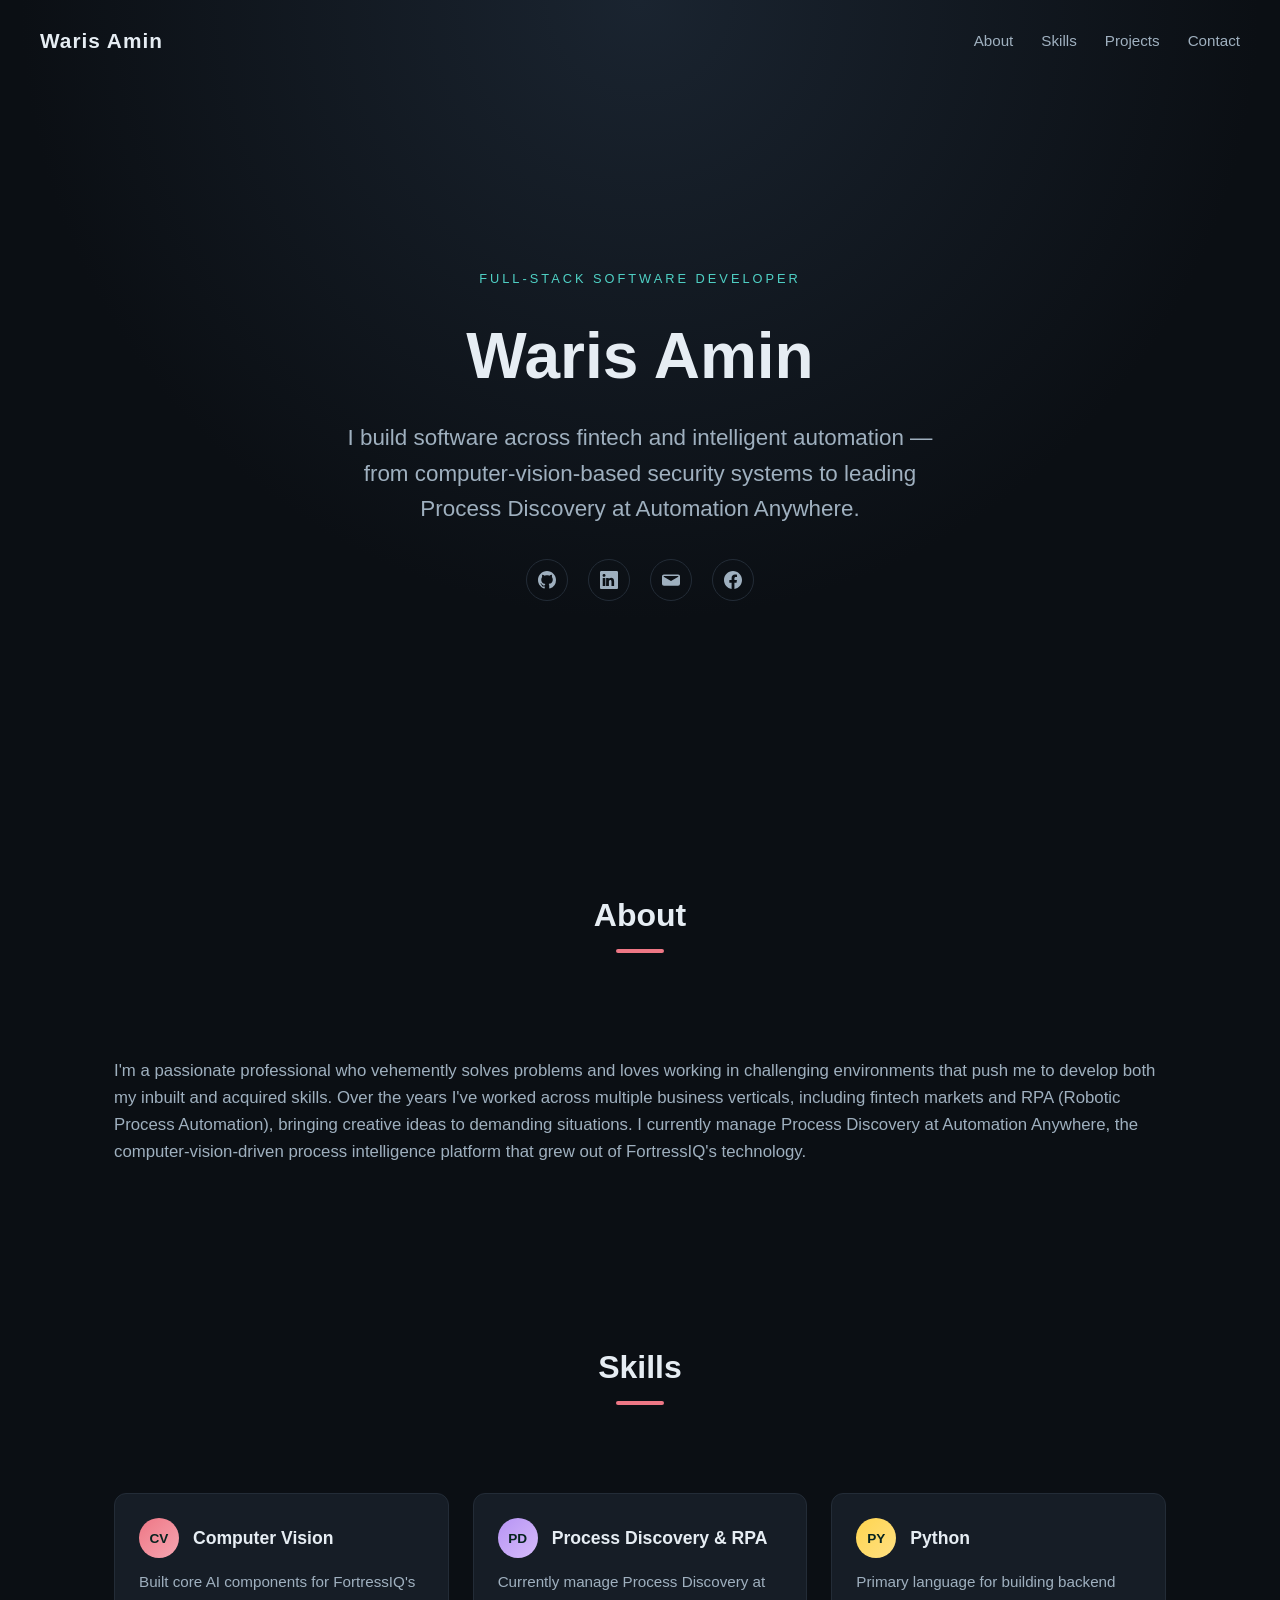
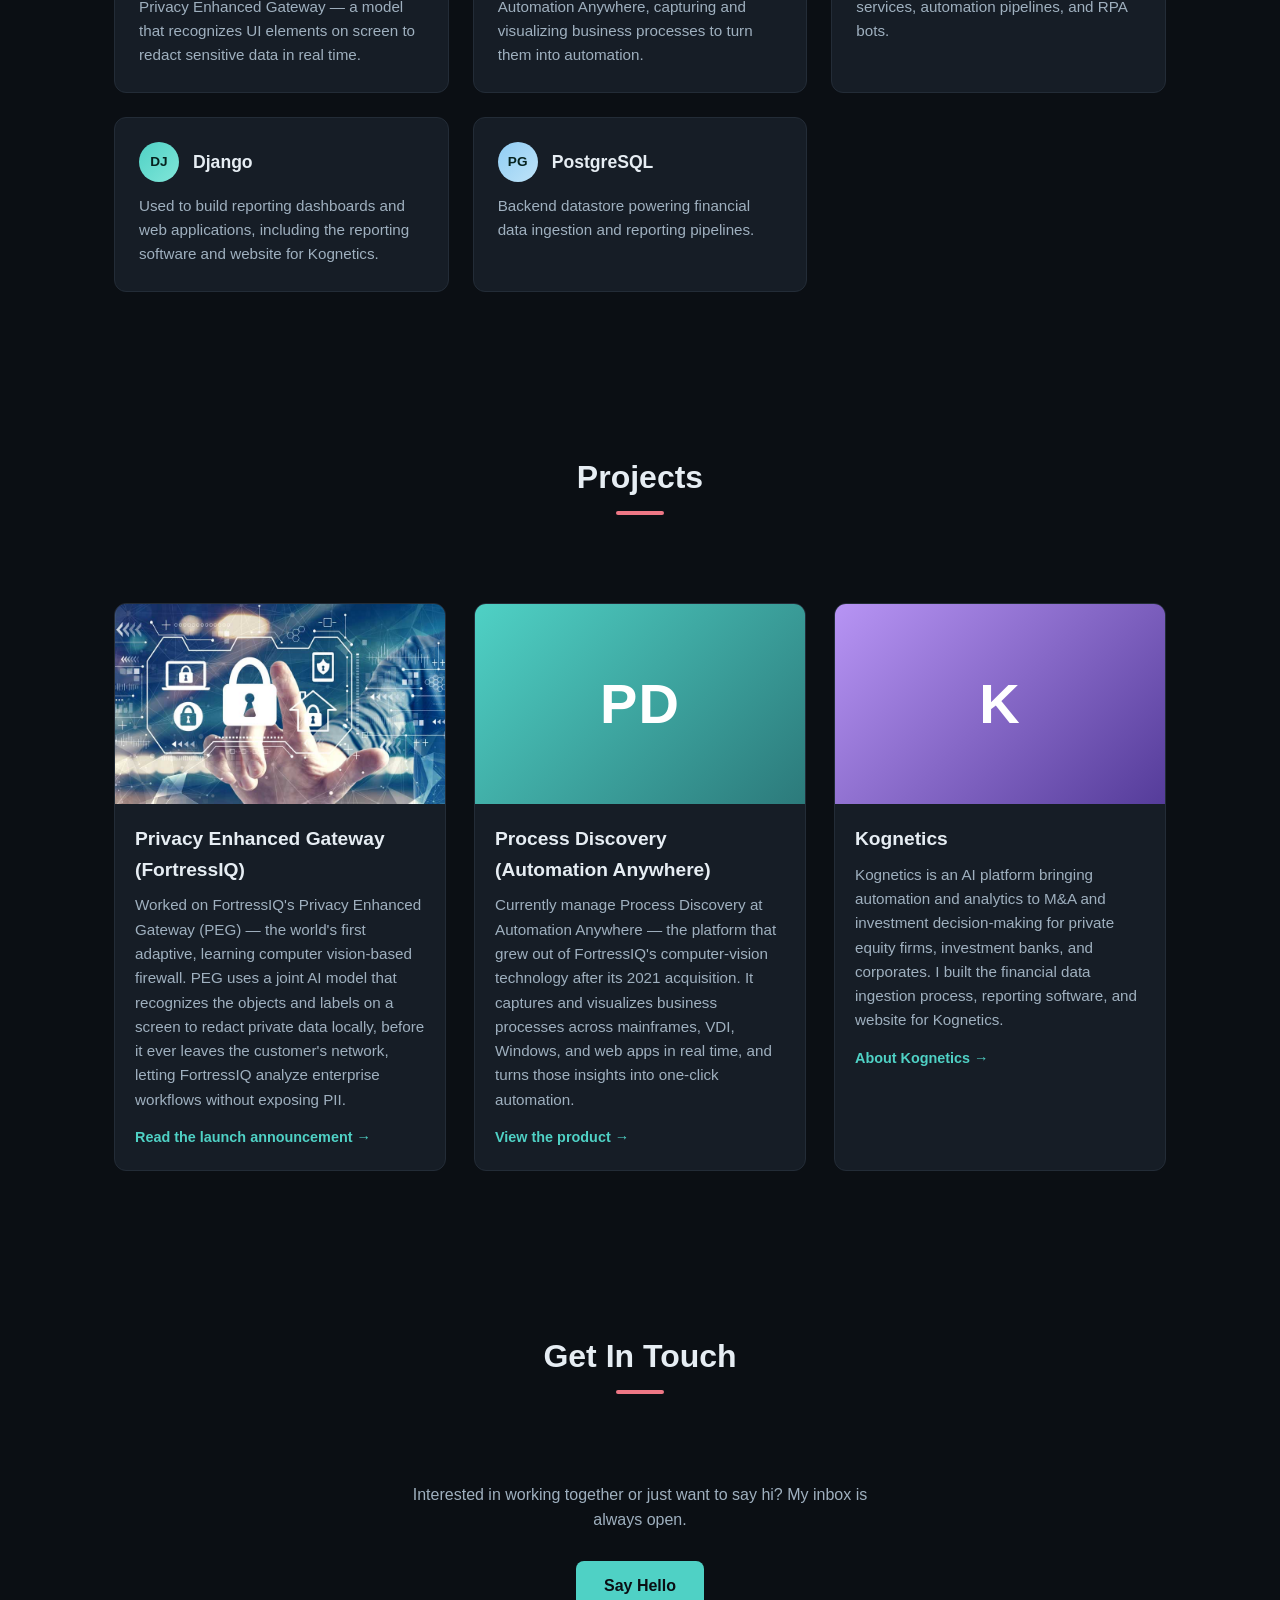
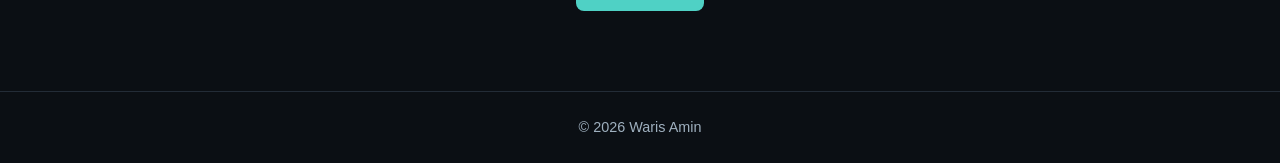
==== index.html @ 2dced367 "Use me@warisam.in for contact links Co-Authored-By: Claude Sonnet 5 <noreply@anthropic.com> Claude-S" ====
<!doctype html>
<html lang="en-us">
<head>
<meta charset="utf-8">
<meta name="viewport" content="width=device-width,initial-scale=1">
<title>Waris Amin — Full-Stack Software Developer</title>
<meta name="description" content="Waris Amin is a full-stack software developer working across fintech and robotic process automation (RPA).">
<link rel="stylesheet" href="css/index.css">
<script>
window.addEventListener('scroll', () => {
  document.querySelector('nav').classList.toggle('onscroll', window.scrollY > 0);
});
</script>
</head>
<body>

<nav>
  <a href="#" class="logo">Waris Amin</a>
  <ul>
    <li><a href="#about">About</a></li>
    <li><a href="#skills">Skills</a></li>
    <li><a href="#projects">Projects</a></li>
    <li><a href="#contact">Contact</a></li>
  </ul>
</nav>

<header class="hero">
  <div class="eyebrow">Full-Stack Software Developer</div>
  <h1>Waris Amin</h1>
  <p class="subtitle">I build software across fintech and intelligent automation — from computer-vision-based security systems to leading Process Discovery at Automation Anywhere.</p>
  <div class="socials">
    <a class="icon-btn" href="https://github.com/warisamin" aria-label="GitHub" target="_blank" rel="noopener">
      <svg viewBox="0 0 16 16"><path d="M8 0C3.58 0 0 3.58 0 8c0 3.54 2.29 6.53 5.47 7.59.4.07.55-.17.55-.38 0-.19-.01-.82-.01-1.49-2.01.37-2.53-.49-2.69-.94-.09-.23-.48-.94-.82-1.13-.28-.15-.68-.52-.01-.53.63-.01 1.08.58 1.23.82.72 1.21 1.87.87 2.33.66.07-.52.28-.87.51-1.07-1.78-.2-3.64-.89-3.64-3.95 0-.87.31-1.59.82-2.15-.08-.2-.36-1.02.08-2.12 0 0 .67-.21 2.2.82.64-.18 1.32-.27 2-.27.68 0 1.36.09 2 .27 1.53-1.04 2.2-.82 2.2-.82.44 1.1.16 1.92.08 2.12.51.56.82 1.27.82 2.15 0 3.07-1.87 3.75-3.65 3.95.29.25.54.73.54 1.48 0 1.07-.01 1.93-.01 2.2 0 .21.15.46.55.38A8.01 8.01 0 0 0 16 8c0-4.42-3.58-8-8-8Z"/></svg>
    </a>
    <a class="icon-btn" href="https://www.linkedin.com/in/warisamin" aria-label="LinkedIn" target="_blank" rel="noopener">
      <svg viewBox="0 0 16 16"><path d="M0 1.15C0 .52.52 0 1.15 0h13.7C15.48 0 16 .52 16 1.15v13.7c0 .63-.52 1.15-1.15 1.15H1.15C.52 16 0 15.48 0 14.85V1.15ZM4.75 13.4V6.16H2.42v7.24h2.33Zm-1.16-8.23c.81 0 1.32-.54 1.32-1.2-.01-.69-.5-1.2-1.3-1.2-.8 0-1.32.51-1.32 1.2 0 .66.5 1.2 1.29 1.2h.01Zm4.34 8.23V9.36c0-.19.01-.39.07-.53.15-.39.51-.8 1.11-.8.79 0 1.1.6 1.1 1.47v3.9h2.33V9.22c0-2.15-1.15-3.15-2.68-3.15-1.24 0-1.79.68-2.1 1.16h.02v-1h-2.33c.03.66 0 7.17 0 7.17h2.48Z"/></svg>
    </a>
    <a class="icon-btn" href="mailto:me@warisam.in" aria-label="Email">
      <svg viewBox="0 0 16 16"><path d="M1.75 3A1.75 1.75 0 0 0 0 4.75v6.5C0 12.216.784 13 1.75 13h12.5A1.75 1.75 0 0 0 16 11.25v-6.5A1.75 1.75 0 0 0 14.25 3H1.75ZM1.5 4.75a.25.25 0 0 1 .25-.25h12.5a.25.25 0 0 1 .25.25v.263l-6.5 3.965-6.5-3.965V4.75Zm0 1.762v4.738a.25.25 0 0 0 .25.25h12.5a.25.25 0 0 0 .25-.25V6.512l-6.24 3.808a.75.75 0 0 1-.77 0L1.5 6.512Z"/></svg>
    </a>
    <a class="icon-btn" href="https://www.facebook.com/warisaminmir/" aria-label="Facebook" target="_blank" rel="noopener">
      <svg viewBox="0 0 16 16"><path d="M16 8.05C16 3.6 12.42 0 8 0S0 3.6 0 8.05c0 4.02 2.93 7.35 6.75 7.95v-5.62H4.72V8.05h2.03V6.28c0-2.02 1.2-3.14 3.03-3.14.88 0 1.8.16 1.8.16v1.98h-1.01c-1 0-1.31.62-1.31 1.26v1.51h2.23l-.36 2.33H9.26v5.62C13.07 15.4 16 12.07 16 8.05Z"/></svg>
    </a>
  </div>
</header>

<main>
  <div class="container">

  <section id="about">
    <div class="section-header">
      <div class="section-title">About</div>
    </div>
    <div class="about-grid">
      <p>
        I'm a passionate professional who vehemently solves problems and loves working in
        challenging environments that push me to develop both my inbuilt and acquired skills.
        Over the years I've worked across multiple business verticals, including fintech markets
        and RPA (Robotic Process Automation), bringing creative ideas to demanding situations.
        I currently manage Process Discovery at Automation Anywhere, the computer-vision-driven
        process intelligence platform that grew out of FortressIQ's technology.
      </p>
    </div>
  </section>

  <section id="skills">
    <div class="section-header">
      <div class="section-title">Skills</div>
    </div>
    <div class="skills-grid">
      <div class="skill-card">
        <div class="skill-head">
          <div class="badge cv">CV</div>
          <h3>Computer Vision</h3>
        </div>
        <p>Built core AI components for FortressIQ's Privacy Enhanced Gateway — a model that recognizes UI elements on screen to redact sensitive data in real time.</p>
      </div>
      <div class="skill-card">
        <div class="skill-head">
          <div class="badge pd">PD</div>
          <h3>Process Discovery &amp; RPA</h3>
        </div>
        <p>Currently manage Process Discovery at Automation Anywhere, capturing and visualizing business processes to turn them into automation.</p>
      </div>
      <div class="skill-card">
        <div class="skill-head">
          <div class="badge py">PY</div>
          <h3>Python</h3>
        </div>
        <p>Primary language for building backend services, automation pipelines, and RPA bots.</p>
      </div>
      <div class="skill-card">
        <div class="skill-head">
          <div class="badge dj">DJ</div>
          <h3>Django</h3>
        </div>
        <p>Used to build reporting dashboards and web applications, including the reporting software and website for Kognetics.</p>
      </div>
      <div class="skill-card">
        <div class="skill-head">
          <div class="badge pg">PG</div>
          <h3>PostgreSQL</h3>
        </div>
        <p>Backend datastore powering financial data ingestion and reporting pipelines.</p>
      </div>
    </div>
  </section>

  <section id="projects">
    <div class="section-header">
      <div class="section-title">Projects</div>
    </div>
    <div class="projects-grid">
      <div class="project-card">
        <div class="project-image">
          <img src="Firewall.jpg" alt="Privacy Enhanced Gateway project">
        </div>
        <div class="project-body">
          <h3>Privacy Enhanced Gateway (FortressIQ)</h3>
          <p>Worked on FortressIQ's Privacy Enhanced Gateway (PEG) — the world's first adaptive, learning computer vision-based firewall. PEG uses a joint AI model that recognizes the objects and labels on a screen to redact private data locally, before it ever leaves the customer's network, letting FortressIQ analyze enterprise workflows without exposing PII.</p>
          <a class="project-link" href="https://www.automationanywhere.com/company/press-room/fortressiq-launches-worlds-first-learning-and-adaptive-computer-vision-based-firewall" target="_blank" rel="noopener">Read the launch announcement &rarr;</a>
        </div>
      </div>
      <div class="project-card">
        <div class="project-image icon-tile">
          <span>PD</span>
        </div>
        <div class="project-body">
          <h3>Process Discovery (Automation Anywhere)</h3>
          <p>Currently manage Process Discovery at Automation Anywhere — the platform that grew out of FortressIQ's computer-vision technology after its 2021 acquisition. It captures and visualizes business processes across mainframes, VDI, Windows, and web apps in real time, and turns those insights into one-click automation.</p>
          <a class="project-link" href="https://www.automationanywhere.com/products/process-discovery" target="_blank" rel="noopener">View the product &rarr;</a>
        </div>
      </div>
      <div class="project-card">
        <div class="project-image icon-tile kognetics">
          <span>K</span>
        </div>
        <div class="project-body">
          <h3>Kognetics</h3>
          <p>Kognetics is an AI platform bringing automation and analytics to M&amp;A and investment decision-making for private equity firms, investment banks, and corporates. I built the financial data ingestion process, reporting software, and website for Kognetics.</p>
          <a class="project-link" href="https://www.linkedin.com/company/kognetics-inc" target="_blank" rel="noopener">About Kognetics &rarr;</a>
        </div>
      </div>
    </div>
  </section>

  <section id="contact">
    <div class="section-header">
      <div class="section-title">Get In Touch</div>
    </div>
    <p>Interested in working together or just want to say hi? My inbox is always open.</p>
    <a class="btn" href="mailto:me@warisam.in">Say Hello</a>
  </section>

  </div>
</main>

<footer>
  &copy; 2026 Waris Amin
</footer>

</body>
</html>
---- css/index.css ----
:root {
  --bg: #0b0f14;
  --bg-alt: #10161d;
  --surface: #161d26;
  --border: #232c37;
  --text: #e6edf3;
  --text-dim: #9fb0bf;
  --accent: #4fd1c5;
  --accent-2: #ee7785;
  --max-width: 1100px;
}

* {
  box-sizing: border-box;
}

html {
  scroll-behavior: smooth;
}

body {
  margin: 0;
  background: var(--bg);
  color: var(--text);
  font-family: "Segoe UI", Roboto, Helvetica, Arial, sans-serif;
  line-height: 1.6;
}

a {
  color: inherit;
}

.container {
  max-width: var(--max-width);
  margin: 0 auto;
  padding: 0 24px;
}

/* Nav */
nav {
  position: fixed;
  top: 0;
  left: 0;
  width: 100%;
  display: flex;
  justify-content: space-between;
  align-items: center;
  padding: 24px 40px;
  z-index: 600;
  transition: 0.3s;
}

nav.onscroll {
  padding: 14px 40px;
  background: rgba(11, 15, 20, 0.9);
  backdrop-filter: blur(6px);
  border-bottom: 1px solid var(--border);
}

nav .logo {
  font-weight: 700;
  text-decoration: none;
  font-size: 1.3rem;
  letter-spacing: 1px;
}

nav ul {
  display: flex;
  gap: 28px;
  margin: 0;
  padding: 0;
  list-style: none;
}

nav ul li a {
  text-decoration: none;
  font-size: 0.95rem;
  color: var(--text-dim);
  transition: color 0.2s;
}

nav ul li a:hover {
  color: var(--accent);
}

/* Hero */
.hero {
  min-height: 90vh;
  display: flex;
  flex-direction: column;
  align-items: center;
  justify-content: center;
  text-align: center;
  padding: 120px 24px 60px;
  background: radial-gradient(circle at 50% 0%, #1a2430 0%, var(--bg) 60%);
}

.hero .eyebrow {
  color: var(--accent);
  letter-spacing: 3px;
  text-transform: uppercase;
  font-size: 0.8rem;
  margin-bottom: 16px;
}

.hero h1 {
  font-size: clamp(2.5rem, 6vw, 4rem);
  margin: 0 0 12px;
  font-weight: 800;
}

.hero .subtitle {
  font-size: clamp(1.1rem, 2vw, 1.4rem);
  color: var(--text-dim);
  max-width: 620px;
  margin: 0 auto;
}

.hero .socials {
  display: flex;
  gap: 20px;
  margin-top: 32px;
}

.icon-btn {
  display: inline-flex;
  align-items: center;
  justify-content: center;
  width: 42px;
  height: 42px;
  border-radius: 50%;
  border: 1px solid var(--border);
  color: var(--text-dim);
  text-decoration: none;
  transition: 0.2s;
}

.icon-btn:hover {
  color: var(--bg);
  background: var(--accent);
  border-color: var(--accent);
}

.icon-btn svg {
  width: 18px;
  height: 18px;
  fill: currentColor;
}

/* Sections */
section {
  padding: 80px 0;
}

.section-title {
  position: relative;
  font-size: 2rem;
  font-weight: 700;
  margin-bottom: 40px;
  padding-bottom: 12px;
  display: inline-block;
}

.section-title::after {
  content: "";
  position: absolute;
  left: 0;
  bottom: 0;
  width: 48px;
  height: 4px;
  background: var(--accent-2);
  border-radius: 2px;
}

.section-header {
  text-align: center;
  margin-bottom: 48px;
}

.section-header .section-title::after {
  left: 50%;
  transform: translateX(-50%);
}

#about .about-grid {
  display: grid;
  grid-template-columns: 1fr;
  gap: 40px;
}

#about p {
  color: var(--text-dim);
  font-size: 1.05rem;
}

/* Skills */
.skills-grid {
  display: grid;
  grid-template-columns: repeat(auto-fit, minmax(260px, 1fr));
  gap: 24px;
}

.skill-card {
  background: var(--surface);
  border: 1px solid var(--border);
  border-radius: 12px;
  padding: 24px;
  transition: transform 0.2s, border-color 0.2s;
}

.skill-card:hover {
  transform: translateY(-4px);
  border-color: var(--accent);
}

.badge.cv { background: linear-gradient(135deg, #ee7785, #f6a6b2); }
.badge.pd { background: linear-gradient(135deg, #b794f4, #d6bcfa); }
.badge.py { background: linear-gradient(135deg, #ffd54f, #ffe082); }
.badge.dj { background: linear-gradient(135deg, #4fd1c5, #81e6d9); }
.badge.pg { background: linear-gradient(135deg, #90cdf4, #bee3f8); }

.skill-card .skill-head {
  display: flex;
  align-items: center;
  gap: 14px;
  margin-bottom: 12px;
}

.skill-card .badge {
  width: 40px;
  height: 40px;
  border-radius: 50%;
  display: flex;
  align-items: center;
  justify-content: center;
  font-weight: 700;
  font-size: 0.85rem;
  color: #06231f;
  flex-shrink: 0;
}

.skill-card h3 {
  margin: 0;
  font-size: 1.1rem;
}

.skill-card p {
  margin: 0;
  color: var(--text-dim);
  font-size: 0.95rem;
}

/* Projects */
.projects-grid {
  display: grid;
  grid-template-columns: repeat(auto-fit, minmax(300px, 1fr));
  gap: 28px;
}

.project-card {
  background: var(--surface);
  border: 1px solid var(--border);
  border-radius: 12px;
  overflow: hidden;
  transition: transform 0.2s, border-color 0.2s;
}

.project-card:hover {
  transform: translateY(-4px);
  border-color: var(--accent);
}

.project-card .project-image {
  width: 100%;
  height: 200px;
  background: #fff;
  display: flex;
  align-items: center;
  justify-content: center;
  overflow: hidden;
}

.project-card .project-image img {
  width: 100%;
  height: 100%;
  object-fit: cover;
}

.project-card .project-image.icon-tile {
  background: linear-gradient(135deg, #4fd1c5, #2c7a7b);
}

.project-card .project-image.icon-tile.kognetics {
  background: linear-gradient(135deg, #b794f4, #553c9a);
}

.project-card .project-image.icon-tile span {
  font-size: 3.5rem;
  font-weight: 800;
  color: #fff;
  letter-spacing: 1px;
}

.project-card .project-body {
  padding: 20px;
}

.project-card h3 {
  margin: 0 0 8px;
  font-size: 1.2rem;
}

.project-card p {
  margin: 0 0 12px;
  color: var(--text-dim);
  font-size: 0.95rem;
}

.project-card .project-link {
  display: inline-block;
  color: var(--accent);
  text-decoration: none;
  font-size: 0.9rem;
  font-weight: 600;
}

.project-card .project-link:hover {
  color: var(--accent-2);
}

/* Contact */
#contact {
  text-align: center;
}

#contact p {
  color: var(--text-dim);
  max-width: 500px;
  margin: 0 auto 28px;
}

.btn {
  display: inline-block;
  padding: 12px 28px;
  border-radius: 8px;
  background: var(--accent);
  color: var(--bg);
  text-decoration: none;
  font-weight: 600;
  transition: 0.2s;
}

.btn:hover {
  background: var(--accent-2);
}

footer {
  text-align: center;
  padding: 24px;
  color: var(--text-dim);
  font-size: 0.9rem;
  border-top: 1px solid var(--border);
}

@media (min-width: 768px) {
  nav ul {
    display: flex;
  }
}

@media (max-width: 767px) {
  nav ul {
    display: none;
  }
}
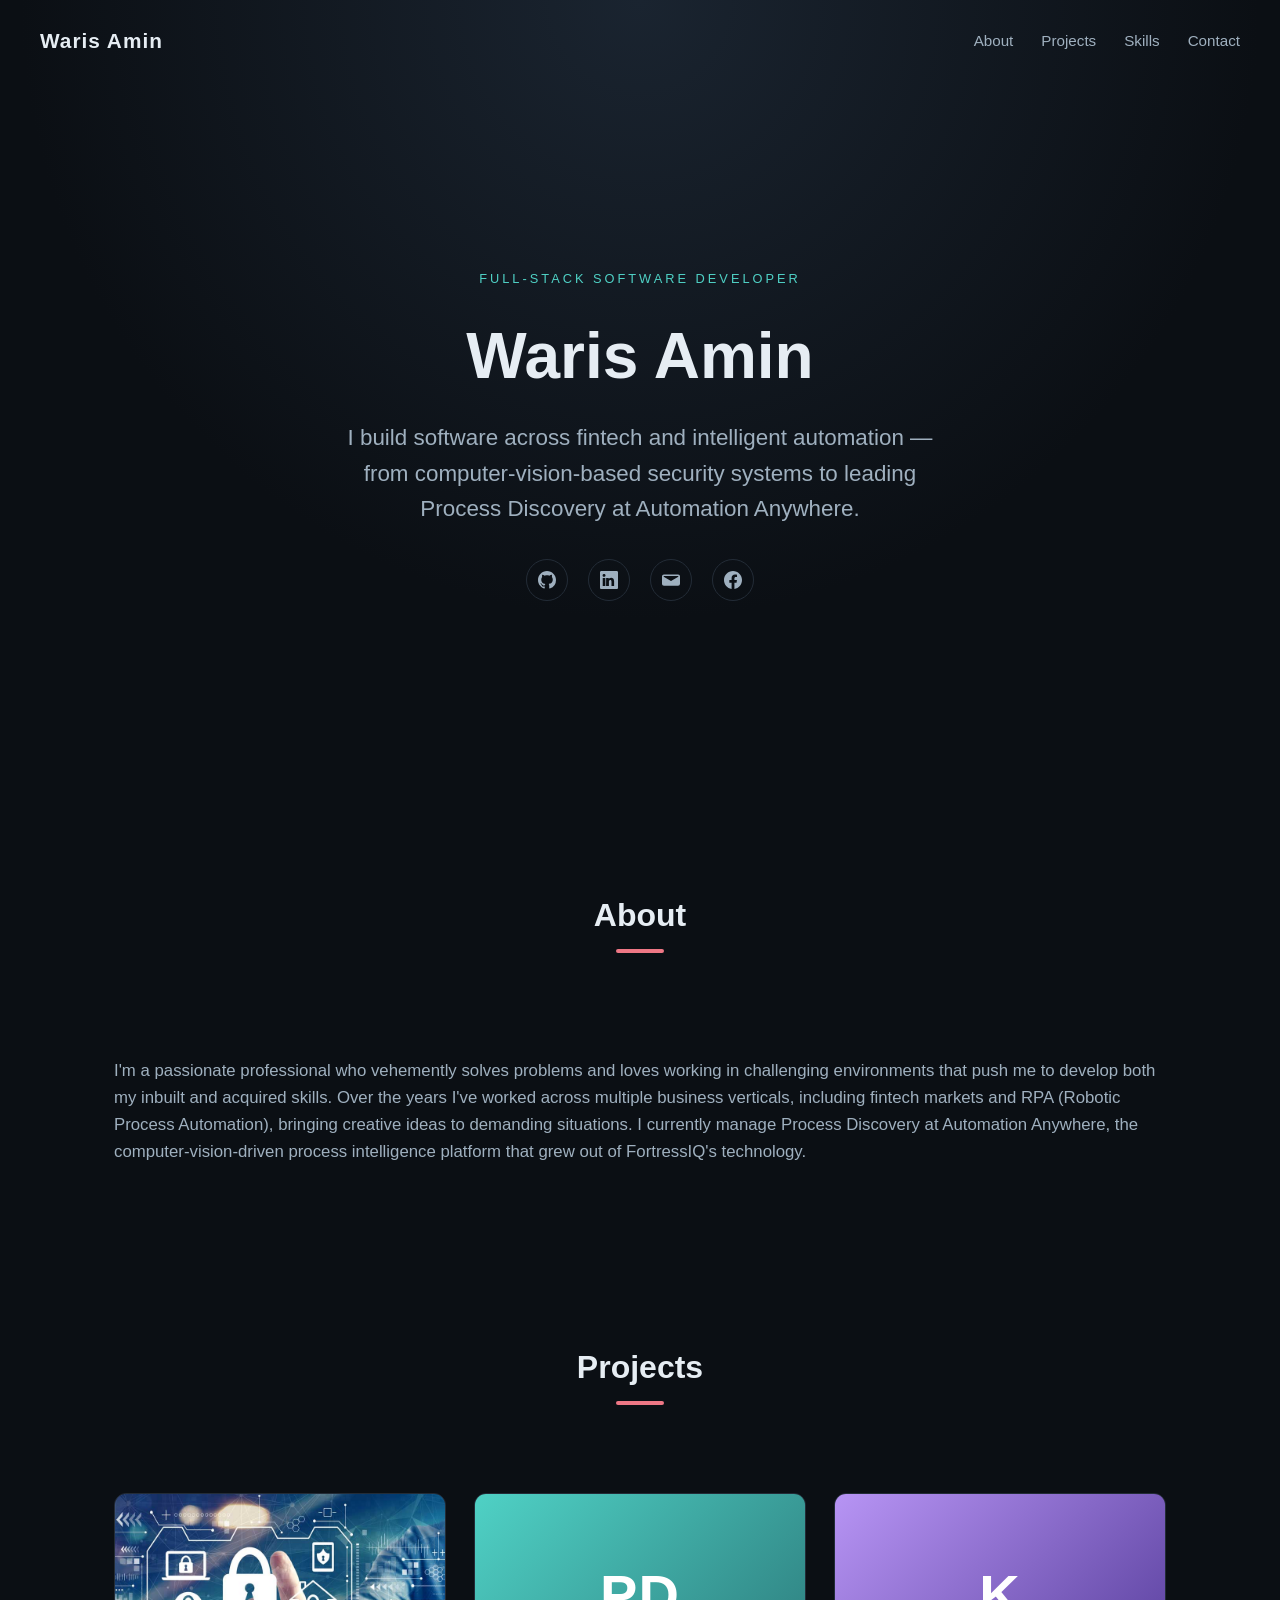
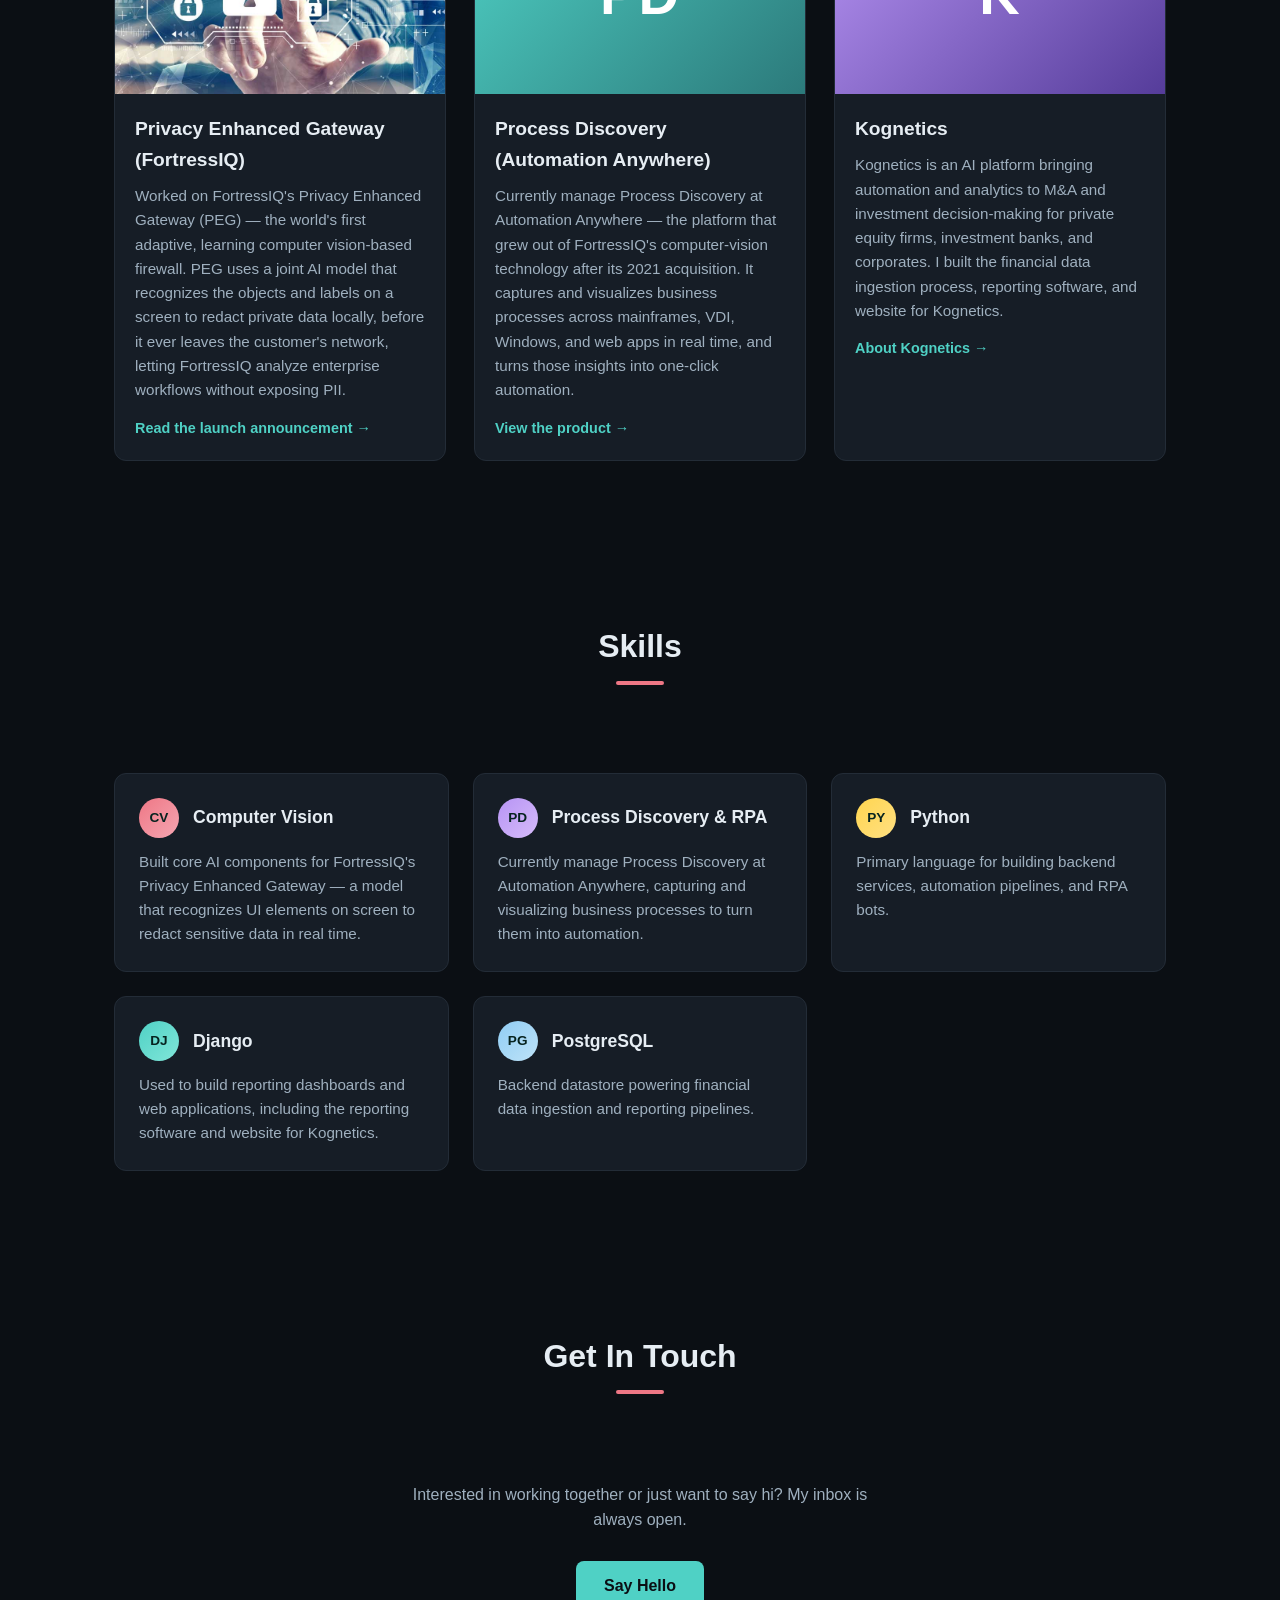
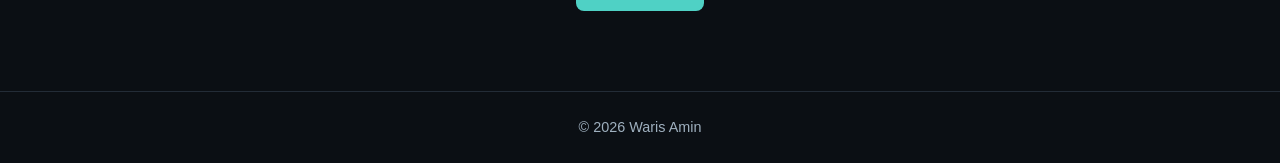
==== commit b4c6fee8: "Move Projects section above Skills Co-Authored-By: Claude Sonnet 5 <noreply@anthropic.com> Claude-Se" ====
--- a/index.html
+++ b/index.html
@@ -18,8 +18,8 @@
   <a href="#" class="logo">Waris Amin</a>
   <ul>
     <li><a href="#about">About</a></li>
+    <li><a href="#projects">Projects</a></li>
     <li><a href="#skills">Skills</a></li>
-    <li><a href="#projects">Projects</a></li>
     <li><a href="#contact">Contact</a></li>
   </ul>
 </nav>
@@ -60,6 +60,44 @@
         I currently manage Process Discovery at Automation Anywhere, the computer-vision-driven
         process intelligence platform that grew out of FortressIQ's technology.
       </p>
+    </div>
+  </section>
+
+  <section id="projects">
+    <div class="section-header">
+      <div class="section-title">Projects</div>
+    </div>
+    <div class="projects-grid">
+      <div class="project-card">
+        <div class="project-image">
+          <img src="Firewall.jpg" alt="Privacy Enhanced Gateway project">
+        </div>
+        <div class="project-body">
+          <h3>Privacy Enhanced Gateway (FortressIQ)</h3>
+          <p>Worked on FortressIQ's Privacy Enhanced Gateway (PEG) — the world's first adaptive, learning computer vision-based firewall. PEG uses a joint AI model that recognizes the objects and labels on a screen to redact private data locally, before it ever leaves the customer's network, letting FortressIQ analyze enterprise workflows without exposing PII.</p>
+          <a class="project-link" href="https://www.automationanywhere.com/company/press-room/fortressiq-launches-worlds-first-learning-and-adaptive-computer-vision-based-firewall" target="_blank" rel="noopener">Read the launch announcement &rarr;</a>
+        </div>
+      </div>
+      <div class="project-card">
+        <div class="project-image icon-tile">
+          <span>PD</span>
+        </div>
+        <div class="project-body">
+          <h3>Process Discovery (Automation Anywhere)</h3>
+          <p>Currently manage Process Discovery at Automation Anywhere — the platform that grew out of FortressIQ's computer-vision technology after its 2021 acquisition. It captures and visualizes business processes across mainframes, VDI, Windows, and web apps in real time, and turns those insights into one-click automation.</p>
+          <a class="project-link" href="https://www.automationanywhere.com/products/process-discovery" target="_blank" rel="noopener">View the product &rarr;</a>
+        </div>
+      </div>
+      <div class="project-card">
+        <div class="project-image icon-tile kognetics">
+          <span>K</span>
+        </div>
+        <div class="project-body">
+          <h3>Kognetics</h3>
+          <p>Kognetics is an AI platform bringing automation and analytics to M&amp;A and investment decision-making for private equity firms, investment banks, and corporates. I built the financial data ingestion process, reporting software, and website for Kognetics.</p>
+          <a class="project-link" href="https://www.linkedin.com/company/kognetics-inc" target="_blank" rel="noopener">About Kognetics &rarr;</a>
+        </div>
+      </div>
     </div>
   </section>
 
@@ -106,44 +144,6 @@
     </div>
   </section>
 
-  <section id="projects">
-    <div class="section-header">
-      <div class="section-title">Projects</div>
-    </div>
-    <div class="projects-grid">
-      <div class="project-card">
-        <div class="project-image">
-          <img src="Firewall.jpg" alt="Privacy Enhanced Gateway project">
-        </div>
-        <div class="project-body">
-          <h3>Privacy Enhanced Gateway (FortressIQ)</h3>
-          <p>Worked on FortressIQ's Privacy Enhanced Gateway (PEG) — the world's first adaptive, learning computer vision-based firewall. PEG uses a joint AI model that recognizes the objects and labels on a screen to redact private data locally, before it ever leaves the customer's network, letting FortressIQ analyze enterprise workflows without exposing PII.</p>
-          <a class="project-link" href="https://www.automationanywhere.com/company/press-room/fortressiq-launches-worlds-first-learning-and-adaptive-computer-vision-based-firewall" target="_blank" rel="noopener">Read the launch announcement &rarr;</a>
-        </div>
-      </div>
-      <div class="project-card">
-        <div class="project-image icon-tile">
-          <span>PD</span>
-        </div>
-        <div class="project-body">
-          <h3>Process Discovery (Automation Anywhere)</h3>
-          <p>Currently manage Process Discovery at Automation Anywhere — the platform that grew out of FortressIQ's computer-vision technology after its 2021 acquisition. It captures and visualizes business processes across mainframes, VDI, Windows, and web apps in real time, and turns those insights into one-click automation.</p>
-          <a class="project-link" href="https://www.automationanywhere.com/products/process-discovery" target="_blank" rel="noopener">View the product &rarr;</a>
-        </div>
-      </div>
-      <div class="project-card">
-        <div class="project-image icon-tile kognetics">
-          <span>K</span>
-        </div>
-        <div class="project-body">
-          <h3>Kognetics</h3>
-          <p>Kognetics is an AI platform bringing automation and analytics to M&amp;A and investment decision-making for private equity firms, investment banks, and corporates. I built the financial data ingestion process, reporting software, and website for Kognetics.</p>
-          <a class="project-link" href="https://www.linkedin.com/company/kognetics-inc" target="_blank" rel="noopener">About Kognetics &rarr;</a>
-        </div>
-      </div>
-    </div>
-  </section>
-
   <section id="contact">
     <div class="section-header">
       <div class="section-title">Get In Touch</div>
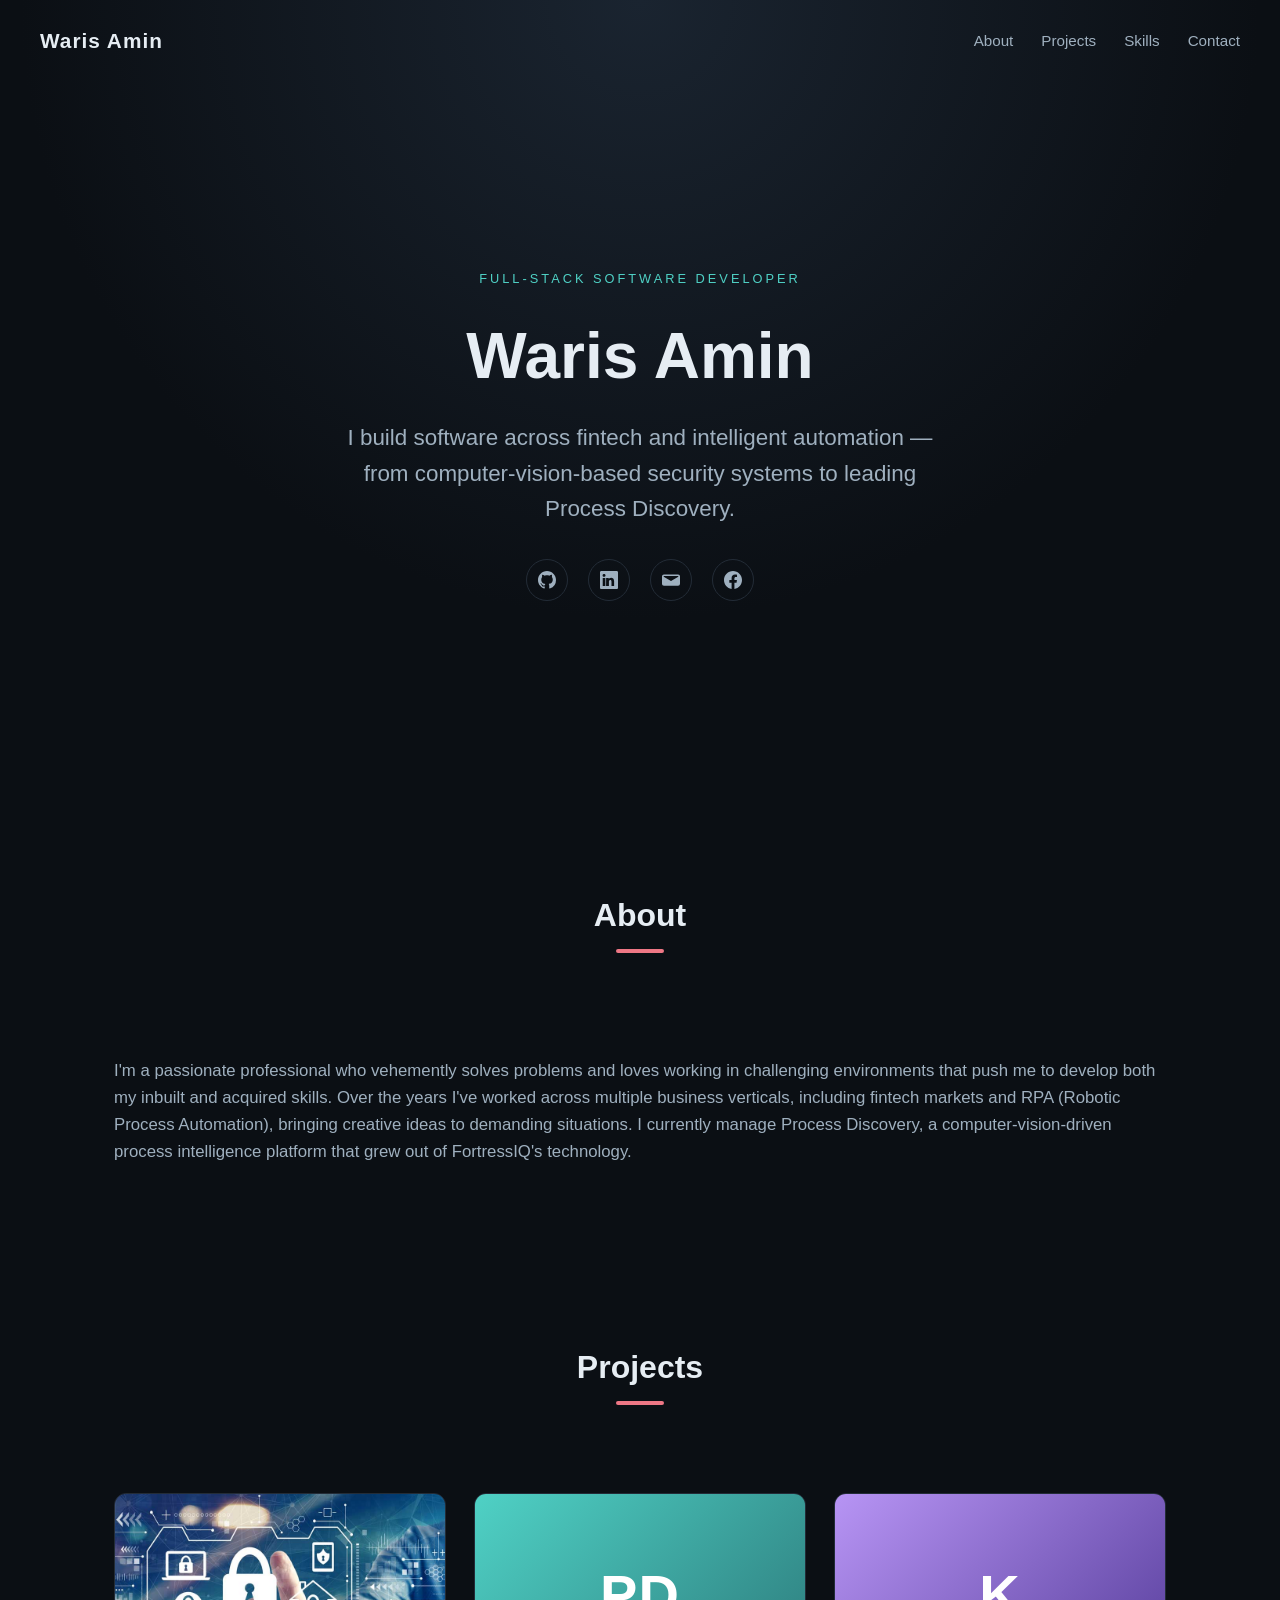
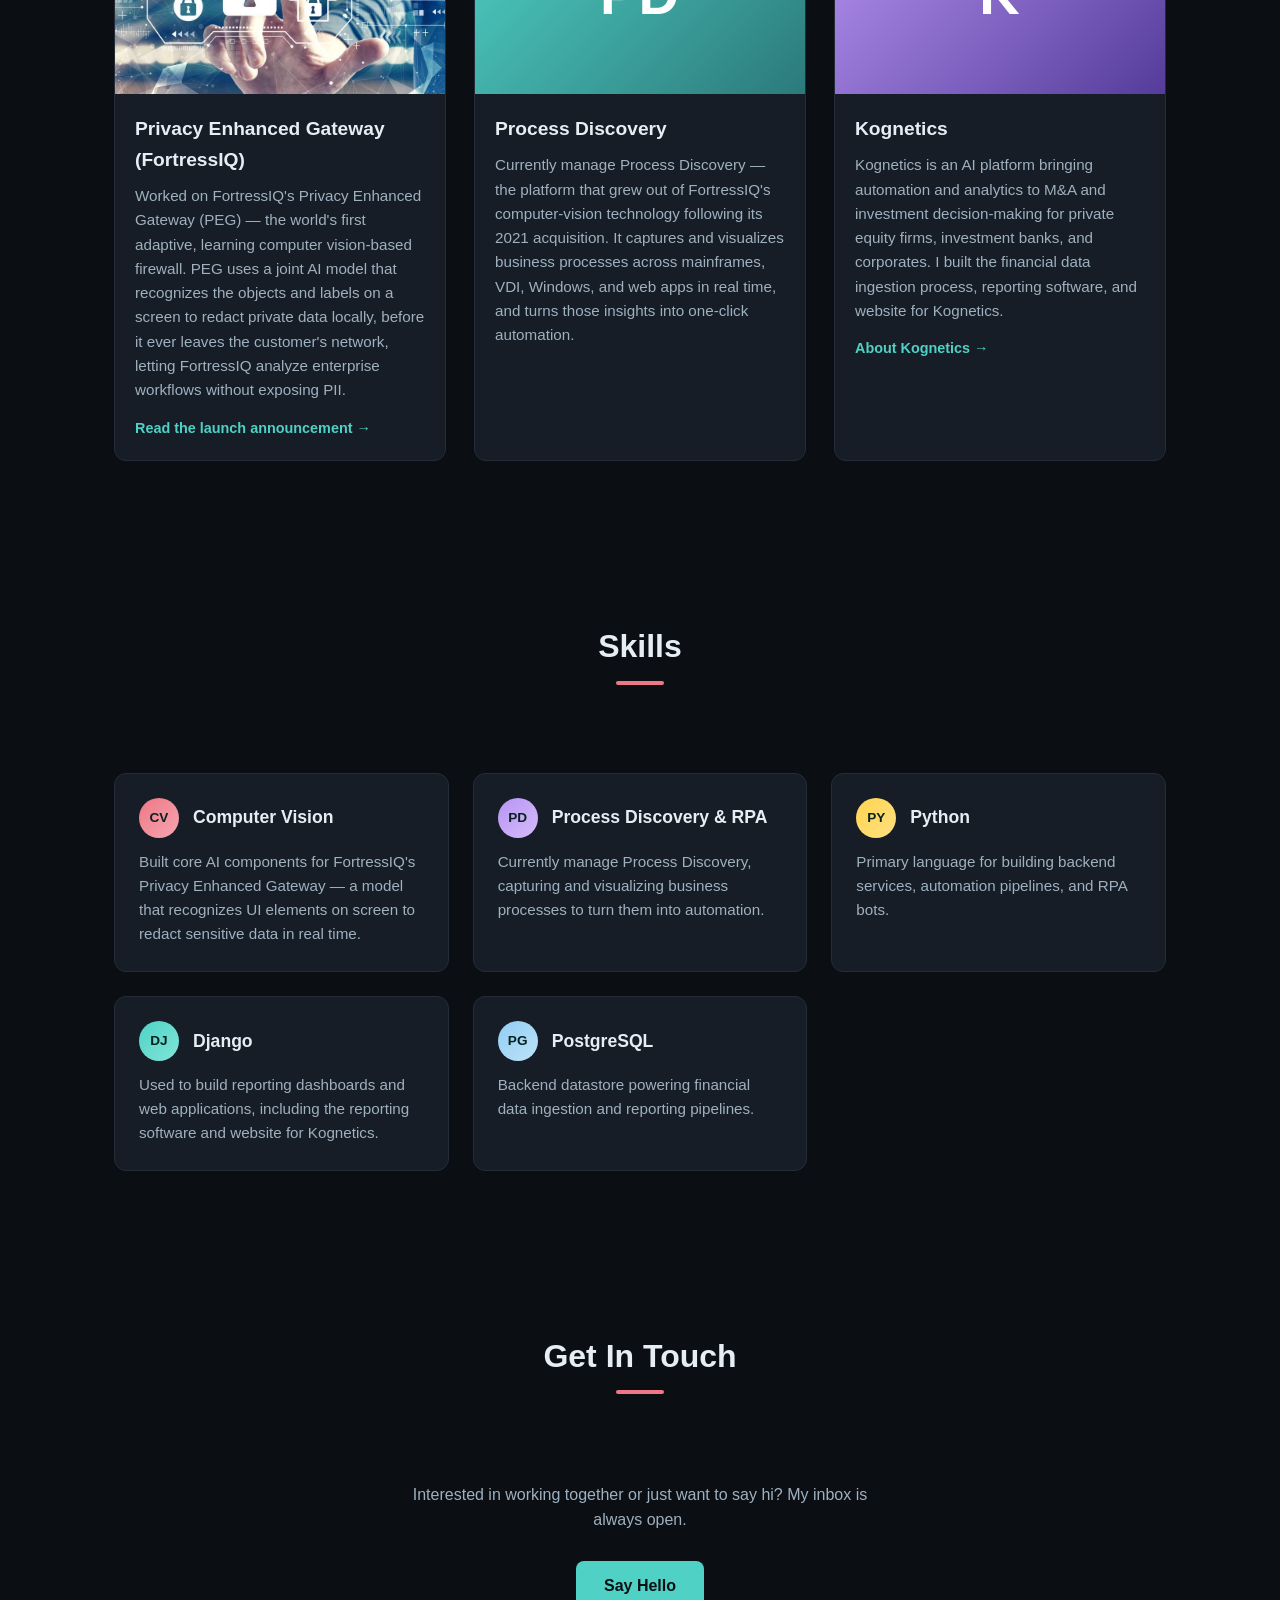
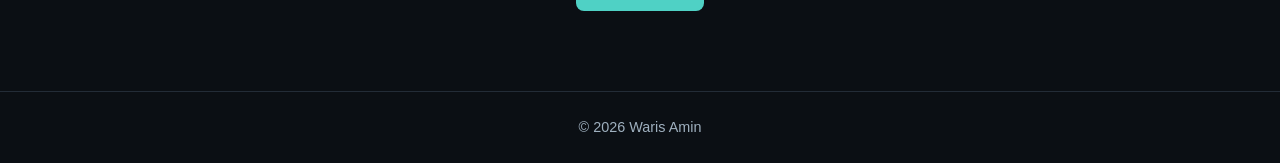
==== commit 9dffed10: "Remove Automation Anywhere company name from visible copy Co-Authored-By: Claude Sonnet 5 <noreply@a" ====
--- a/index.html
+++ b/index.html
@@ -27,7 +27,7 @@
 <header class="hero">
   <div class="eyebrow">Full-Stack Software Developer</div>
   <h1>Waris Amin</h1>
-  <p class="subtitle">I build software across fintech and intelligent automation — from computer-vision-based security systems to leading Process Discovery at Automation Anywhere.</p>
+  <p class="subtitle">I build software across fintech and intelligent automation — from computer-vision-based security systems to leading Process Discovery.</p>
   <div class="socials">
     <a class="icon-btn" href="https://github.com/warisamin" aria-label="GitHub" target="_blank" rel="noopener">
       <svg viewBox="0 0 16 16"><path d="M8 0C3.58 0 0 3.58 0 8c0 3.54 2.29 6.53 5.47 7.59.4.07.55-.17.55-.38 0-.19-.01-.82-.01-1.49-2.01.37-2.53-.49-2.69-.94-.09-.23-.48-.94-.82-1.13-.28-.15-.68-.52-.01-.53.63-.01 1.08.58 1.23.82.72 1.21 1.87.87 2.33.66.07-.52.28-.87.51-1.07-1.78-.2-3.64-.89-3.64-3.95 0-.87.31-1.59.82-2.15-.08-.2-.36-1.02.08-2.12 0 0 .67-.21 2.2.82.64-.18 1.32-.27 2-.27.68 0 1.36.09 2 .27 1.53-1.04 2.2-.82 2.2-.82.44 1.1.16 1.92.08 2.12.51.56.82 1.27.82 2.15 0 3.07-1.87 3.75-3.65 3.95.29.25.54.73.54 1.48 0 1.07-.01 1.93-.01 2.2 0 .21.15.46.55.38A8.01 8.01 0 0 0 16 8c0-4.42-3.58-8-8-8Z"/></svg>
@@ -57,7 +57,7 @@
         challenging environments that push me to develop both my inbuilt and acquired skills.
         Over the years I've worked across multiple business verticals, including fintech markets
         and RPA (Robotic Process Automation), bringing creative ideas to demanding situations.
-        I currently manage Process Discovery at Automation Anywhere, the computer-vision-driven
+        I currently manage Process Discovery, a computer-vision-driven
         process intelligence platform that grew out of FortressIQ's technology.
       </p>
     </div>
@@ -83,9 +83,8 @@
           <span>PD</span>
         </div>
         <div class="project-body">
-          <h3>Process Discovery (Automation Anywhere)</h3>
-          <p>Currently manage Process Discovery at Automation Anywhere — the platform that grew out of FortressIQ's computer-vision technology after its 2021 acquisition. It captures and visualizes business processes across mainframes, VDI, Windows, and web apps in real time, and turns those insights into one-click automation.</p>
-          <a class="project-link" href="https://www.automationanywhere.com/products/process-discovery" target="_blank" rel="noopener">View the product &rarr;</a>
+          <h3>Process Discovery</h3>
+          <p>Currently manage Process Discovery — the platform that grew out of FortressIQ's computer-vision technology following its 2021 acquisition. It captures and visualizes business processes across mainframes, VDI, Windows, and web apps in real time, and turns those insights into one-click automation.</p>
         </div>
       </div>
       <div class="project-card">
@@ -118,7 +117,7 @@
           <div class="badge pd">PD</div>
           <h3>Process Discovery &amp; RPA</h3>
         </div>
-        <p>Currently manage Process Discovery at Automation Anywhere, capturing and visualizing business processes to turn them into automation.</p>
+        <p>Currently manage Process Discovery, capturing and visualizing business processes to turn them into automation.</p>
       </div>
       <div class="skill-card">
         <div class="skill-head">
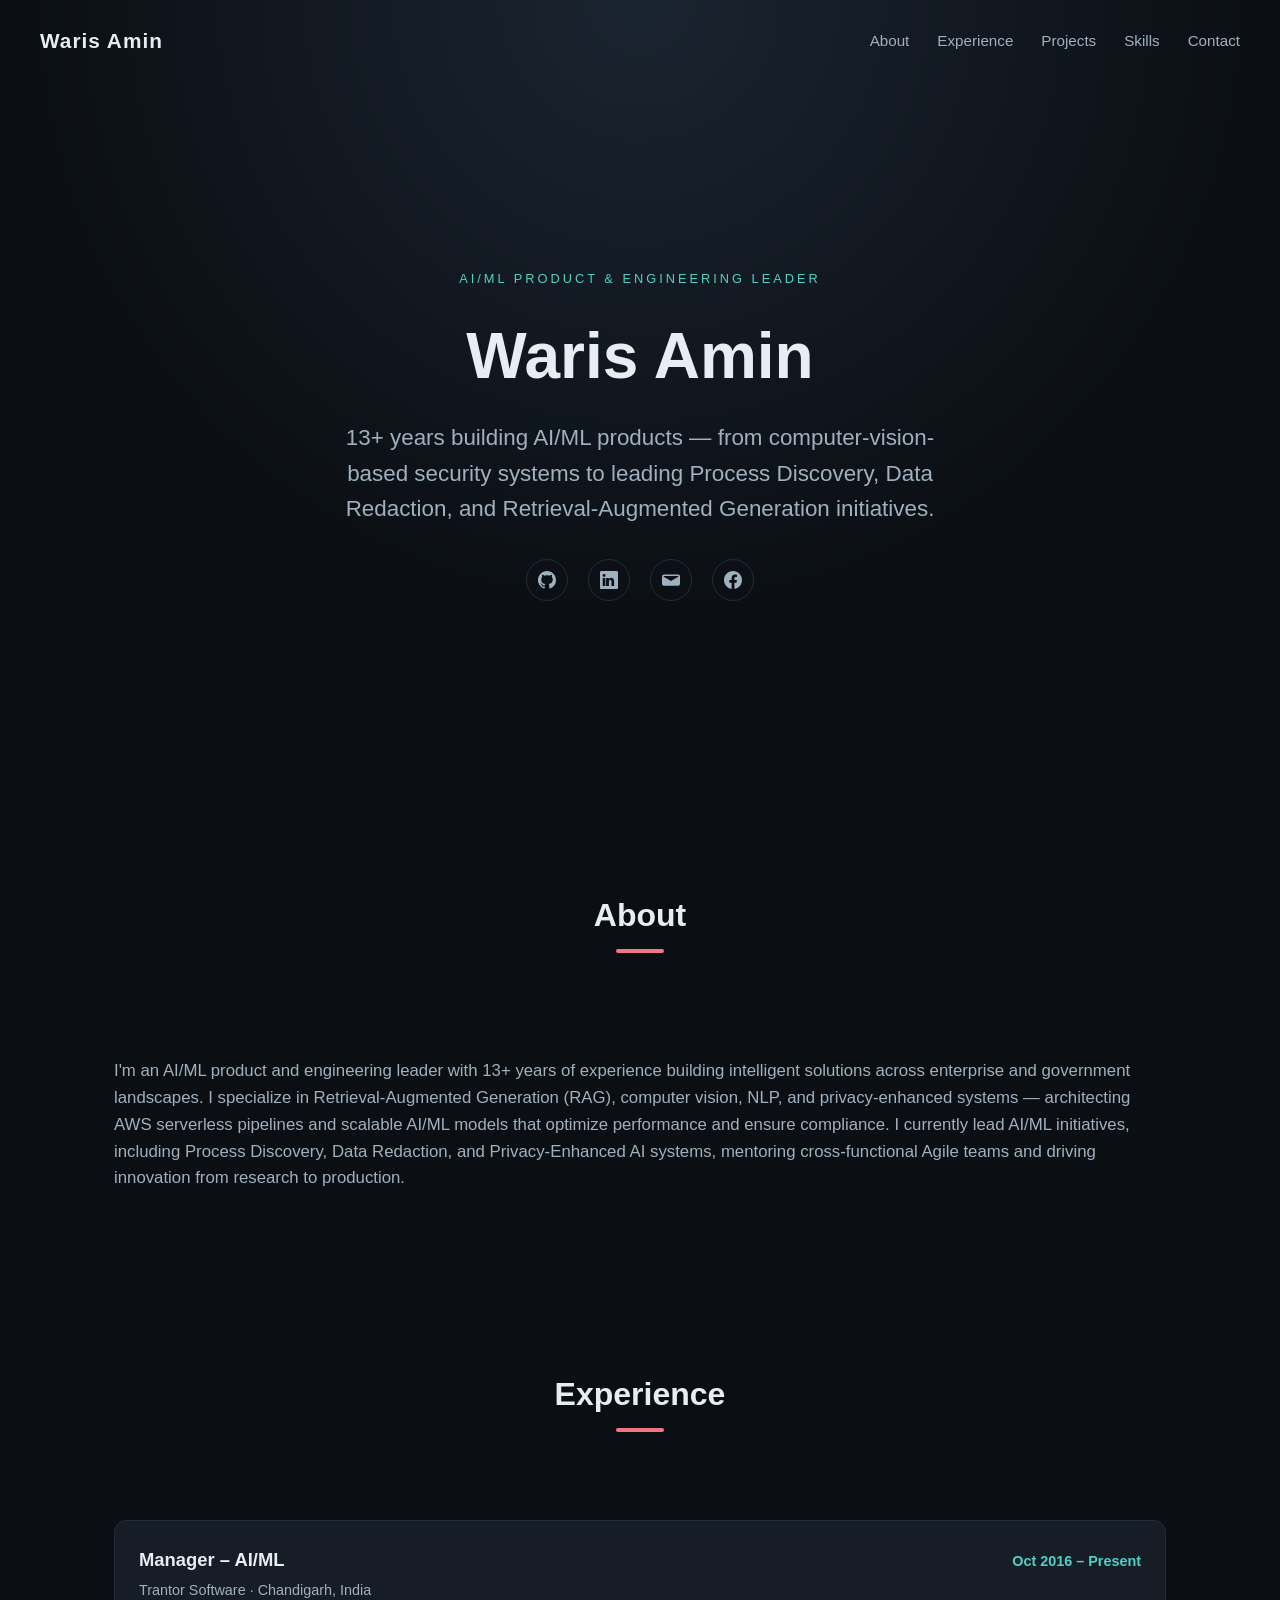
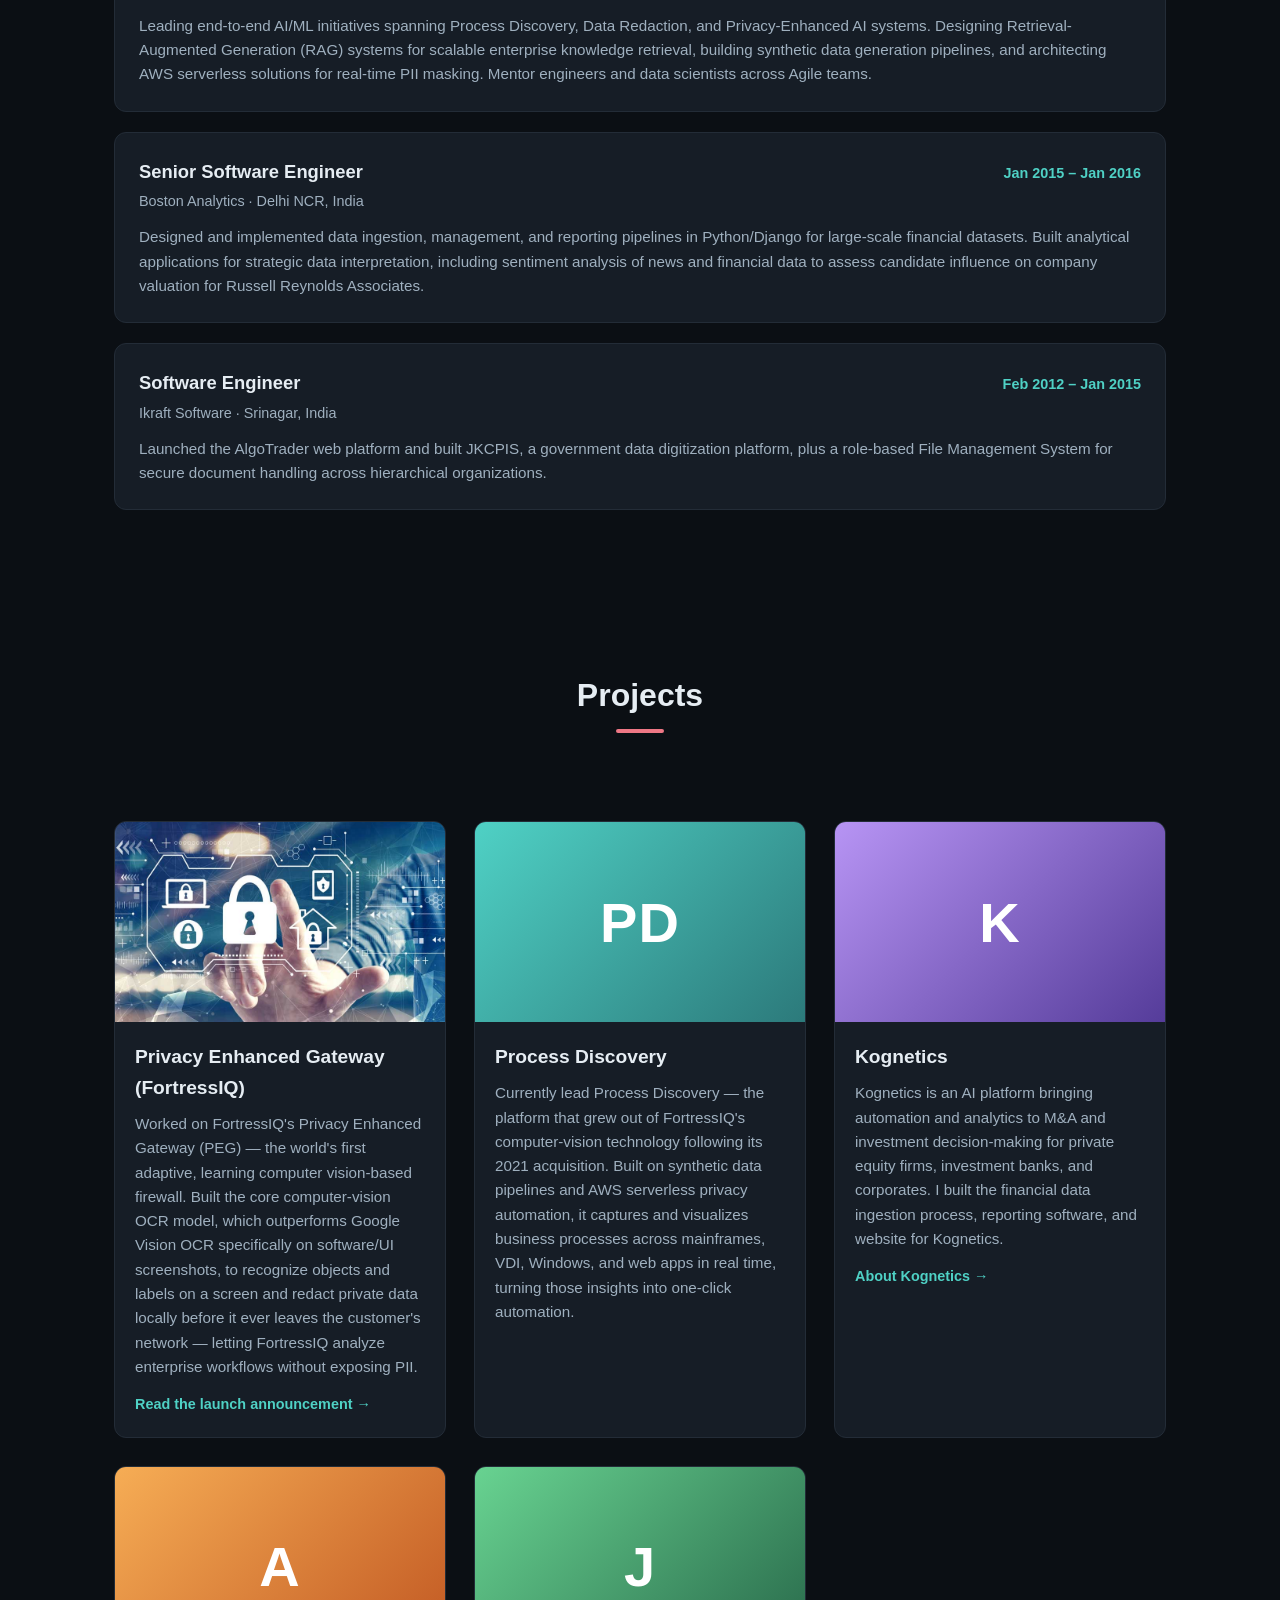
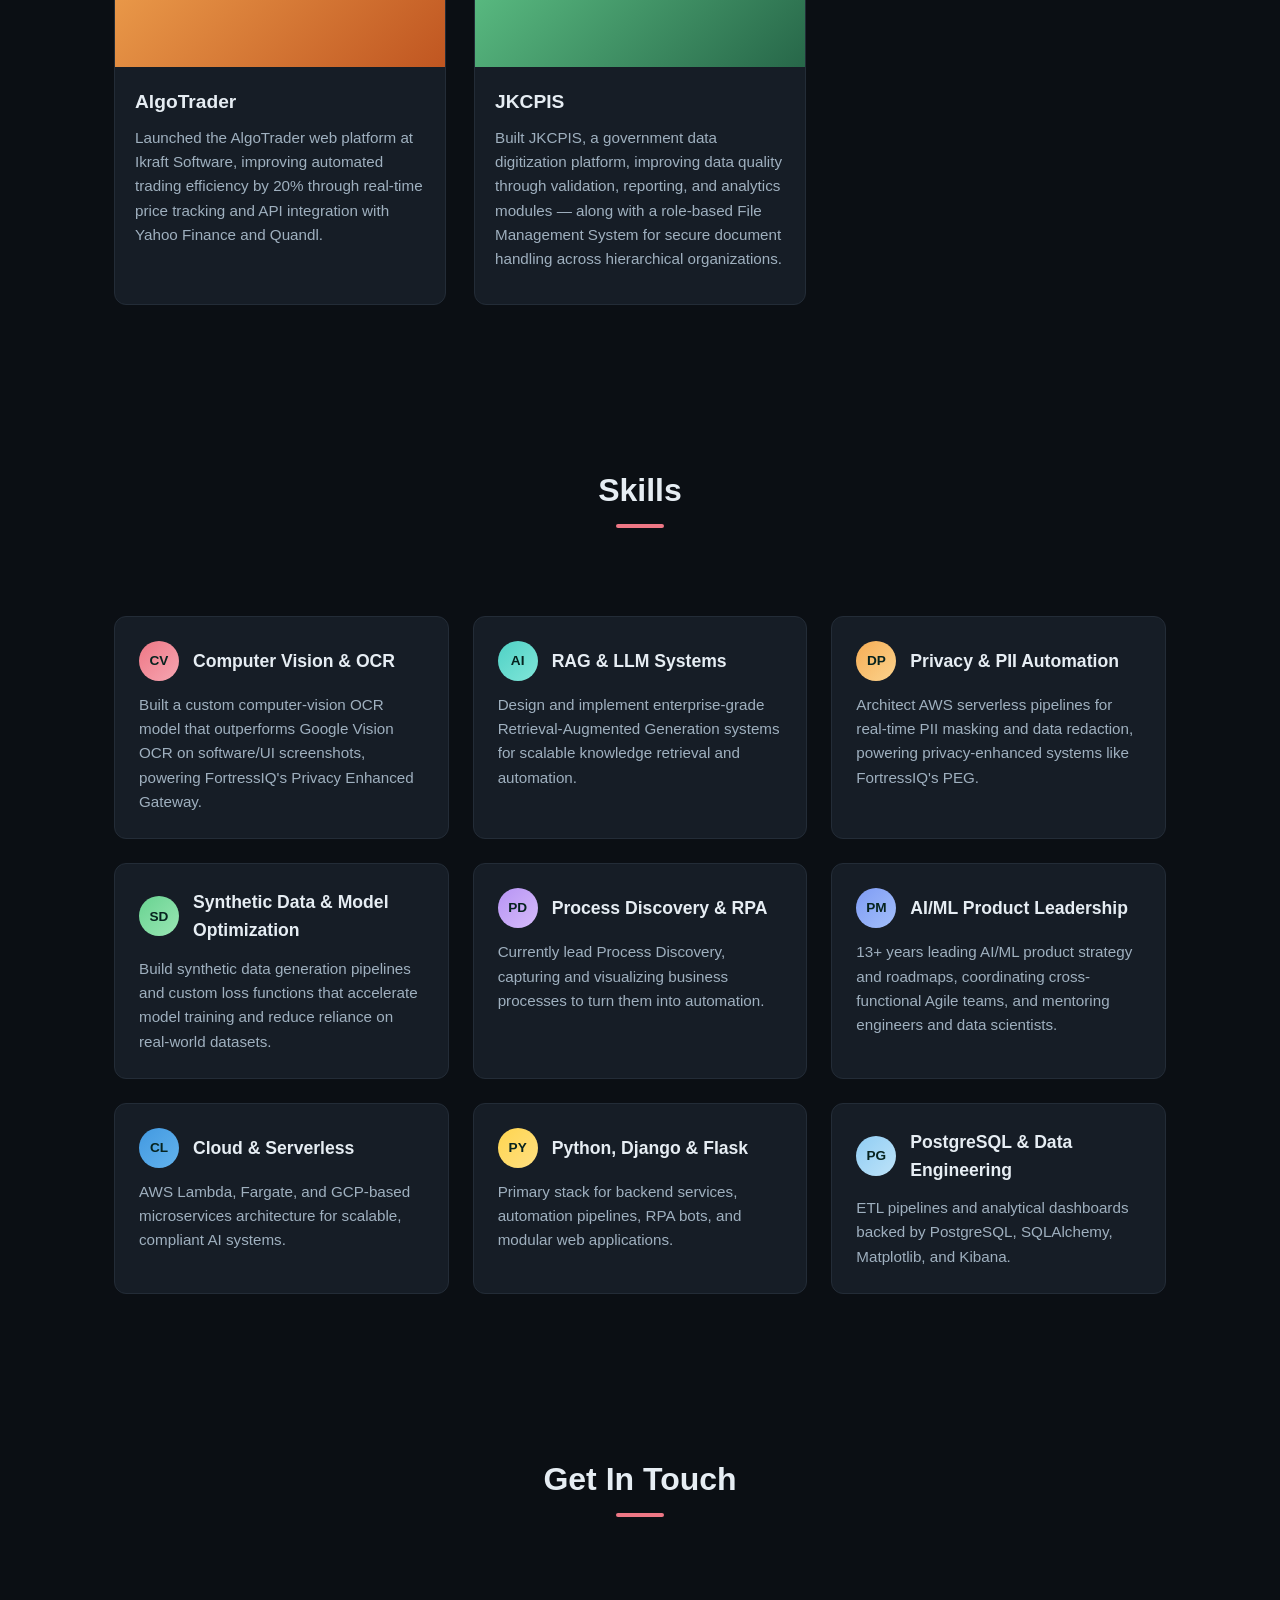
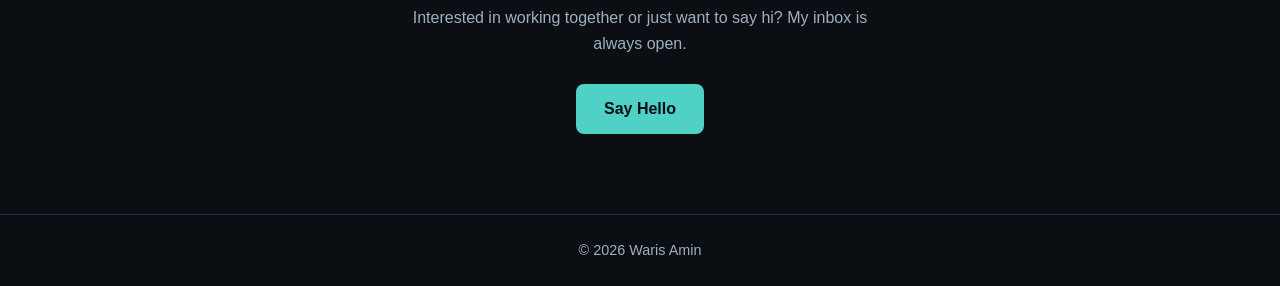
==== commit 7483c88e: "Rebuild content from resume: add Experience, expand Projects and Skills Pulls professional (non-pers" ====
--- a/index.html
+++ b/index.html
@@ -3,8 +3,8 @@
 <head>
 <meta charset="utf-8">
 <meta name="viewport" content="width=device-width,initial-scale=1">
-<title>Waris Amin — Full-Stack Software Developer</title>
-<meta name="description" content="Waris Amin is a full-stack software developer working across fintech and robotic process automation (RPA).">
+<title>Waris Amin — AI/ML Product &amp; Engineering Leader</title>
+<meta name="description" content="Waris Amin is an AI/ML product and engineering leader specializing in computer vision, Retrieval-Augmented Generation (RAG), and privacy-enhanced systems.">
 <link rel="stylesheet" href="css/index.css">
 <script>
 window.addEventListener('scroll', () => {
@@ -18,6 +18,7 @@
   <a href="#" class="logo">Waris Amin</a>
   <ul>
     <li><a href="#about">About</a></li>
+    <li><a href="#experience">Experience</a></li>
     <li><a href="#projects">Projects</a></li>
     <li><a href="#skills">Skills</a></li>
     <li><a href="#contact">Contact</a></li>
@@ -25,9 +26,9 @@
 </nav>
 
 <header class="hero">
-  <div class="eyebrow">Full-Stack Software Developer</div>
+  <div class="eyebrow">AI/ML Product &amp; Engineering Leader</div>
   <h1>Waris Amin</h1>
-  <p class="subtitle">I build software across fintech and intelligent automation — from computer-vision-based security systems to leading Process Discovery.</p>
+  <p class="subtitle">13+ years building AI/ML products — from computer-vision-based security systems to leading Process Discovery, Data Redaction, and Retrieval-Augmented Generation initiatives.</p>
   <div class="socials">
     <a class="icon-btn" href="https://github.com/warisamin" aria-label="GitHub" target="_blank" rel="noopener">
       <svg viewBox="0 0 16 16"><path d="M8 0C3.58 0 0 3.58 0 8c0 3.54 2.29 6.53 5.47 7.59.4.07.55-.17.55-.38 0-.19-.01-.82-.01-1.49-2.01.37-2.53-.49-2.69-.94-.09-.23-.48-.94-.82-1.13-.28-.15-.68-.52-.01-.53.63-.01 1.08.58 1.23.82.72 1.21 1.87.87 2.33.66.07-.52.28-.87.51-1.07-1.78-.2-3.64-.89-3.64-3.95 0-.87.31-1.59.82-2.15-.08-.2-.36-1.02.08-2.12 0 0 .67-.21 2.2.82.64-.18 1.32-.27 2-.27.68 0 1.36.09 2 .27 1.53-1.04 2.2-.82 2.2-.82.44 1.1.16 1.92.08 2.12.51.56.82 1.27.82 2.15 0 3.07-1.87 3.75-3.65 3.95.29.25.54.73.54 1.48 0 1.07-.01 1.93-.01 2.2 0 .21.15.46.55.38A8.01 8.01 0 0 0 16 8c0-4.42-3.58-8-8-8Z"/></svg>
@@ -53,13 +54,46 @@
     </div>
     <div class="about-grid">
       <p>
-        I'm a passionate professional who vehemently solves problems and loves working in
-        challenging environments that push me to develop both my inbuilt and acquired skills.
-        Over the years I've worked across multiple business verticals, including fintech markets
-        and RPA (Robotic Process Automation), bringing creative ideas to demanding situations.
-        I currently manage Process Discovery, a computer-vision-driven
-        process intelligence platform that grew out of FortressIQ's technology.
+        I'm an AI/ML product and engineering leader with 13+ years of experience building
+        intelligent solutions across enterprise and government landscapes. I specialize in
+        Retrieval-Augmented Generation (RAG), computer vision, NLP, and privacy-enhanced
+        systems — architecting AWS serverless pipelines and scalable AI/ML models that optimize
+        performance and ensure compliance. I currently lead AI/ML initiatives, including
+        Process Discovery, Data Redaction, and Privacy-Enhanced AI systems, mentoring
+        cross-functional Agile teams and driving innovation from research to production.
       </p>
+    </div>
+  </section>
+
+  <section id="experience">
+    <div class="section-header">
+      <div class="section-title">Experience</div>
+    </div>
+    <div class="experience-list">
+      <div class="experience-item">
+        <div class="experience-head">
+          <h3>Manager &ndash; AI/ML</h3>
+          <span class="experience-dates">Oct 2016 &ndash; Present</span>
+        </div>
+        <div class="experience-org">Trantor Software &middot; Chandigarh, India</div>
+        <p>Leading end-to-end AI/ML initiatives spanning Process Discovery, Data Redaction, and Privacy-Enhanced AI systems. Designing Retrieval-Augmented Generation (RAG) systems for scalable enterprise knowledge retrieval, building synthetic data generation pipelines, and architecting AWS serverless solutions for real-time PII masking. Mentor engineers and data scientists across Agile teams.</p>
+      </div>
+      <div class="experience-item">
+        <div class="experience-head">
+          <h3>Senior Software Engineer</h3>
+          <span class="experience-dates">Jan 2015 &ndash; Jan 2016</span>
+        </div>
+        <div class="experience-org">Boston Analytics &middot; Delhi NCR, India</div>
+        <p>Designed and implemented data ingestion, management, and reporting pipelines in Python/Django for large-scale financial datasets. Built analytical applications for strategic data interpretation, including sentiment analysis of news and financial data to assess candidate influence on company valuation for Russell Reynolds Associates.</p>
+      </div>
+      <div class="experience-item">
+        <div class="experience-head">
+          <h3>Software Engineer</h3>
+          <span class="experience-dates">Feb 2012 &ndash; Jan 2015</span>
+        </div>
+        <div class="experience-org">Ikraft Software &middot; Srinagar, India</div>
+        <p>Launched the AlgoTrader web platform and built JKCPIS, a government data digitization platform, plus a role-based File Management System for secure document handling across hierarchical organizations.</p>
+      </div>
     </div>
   </section>
 
@@ -74,7 +108,7 @@
         </div>
         <div class="project-body">
           <h3>Privacy Enhanced Gateway (FortressIQ)</h3>
-          <p>Worked on FortressIQ's Privacy Enhanced Gateway (PEG) — the world's first adaptive, learning computer vision-based firewall. PEG uses a joint AI model that recognizes the objects and labels on a screen to redact private data locally, before it ever leaves the customer's network, letting FortressIQ analyze enterprise workflows without exposing PII.</p>
+          <p>Worked on FortressIQ's Privacy Enhanced Gateway (PEG) — the world's first adaptive, learning computer vision-based firewall. Built the core computer-vision OCR model, which outperforms Google Vision OCR specifically on software/UI screenshots, to recognize objects and labels on a screen and redact private data locally before it ever leaves the customer's network — letting FortressIQ analyze enterprise workflows without exposing PII.</p>
           <a class="project-link" href="https://www.automationanywhere.com/company/press-room/fortressiq-launches-worlds-first-learning-and-adaptive-computer-vision-based-firewall" target="_blank" rel="noopener">Read the launch announcement &rarr;</a>
         </div>
       </div>
@@ -84,7 +118,7 @@
         </div>
         <div class="project-body">
           <h3>Process Discovery</h3>
-          <p>Currently manage Process Discovery — the platform that grew out of FortressIQ's computer-vision technology following its 2021 acquisition. It captures and visualizes business processes across mainframes, VDI, Windows, and web apps in real time, and turns those insights into one-click automation.</p>
+          <p>Currently lead Process Discovery — the platform that grew out of FortressIQ's computer-vision technology following its 2021 acquisition. Built on synthetic data pipelines and AWS serverless privacy automation, it captures and visualizes business processes across mainframes, VDI, Windows, and web apps in real time, turning those insights into one-click automation.</p>
         </div>
       </div>
       <div class="project-card">
@@ -97,6 +131,24 @@
           <a class="project-link" href="https://www.linkedin.com/company/kognetics-inc" target="_blank" rel="noopener">About Kognetics &rarr;</a>
         </div>
       </div>
+      <div class="project-card">
+        <div class="project-image icon-tile algotrader">
+          <span>A</span>
+        </div>
+        <div class="project-body">
+          <h3>AlgoTrader</h3>
+          <p>Launched the AlgoTrader web platform at Ikraft Software, improving automated trading efficiency by 20% through real-time price tracking and API integration with Yahoo Finance and Quandl.</p>
+        </div>
+      </div>
+      <div class="project-card">
+        <div class="project-image icon-tile jkcpis">
+          <span>J</span>
+        </div>
+        <div class="project-body">
+          <h3>JKCPIS</h3>
+          <p>Built JKCPIS, a government data digitization platform, improving data quality through validation, reporting, and analytics modules — along with a role-based File Management System for secure document handling across hierarchical organizations.</p>
+        </div>
+      </div>
     </div>
   </section>
 
@@ -108,37 +160,65 @@
       <div class="skill-card">
         <div class="skill-head">
           <div class="badge cv">CV</div>
-          <h3>Computer Vision</h3>
-        </div>
-        <p>Built core AI components for FortressIQ's Privacy Enhanced Gateway — a model that recognizes UI elements on screen to redact sensitive data in real time.</p>
+          <h3>Computer Vision &amp; OCR</h3>
+        </div>
+        <p>Built a custom computer-vision OCR model that outperforms Google Vision OCR on software/UI screenshots, powering FortressIQ's Privacy Enhanced Gateway.</p>
+      </div>
+      <div class="skill-card">
+        <div class="skill-head">
+          <div class="badge ai">AI</div>
+          <h3>RAG &amp; LLM Systems</h3>
+        </div>
+        <p>Design and implement enterprise-grade Retrieval-Augmented Generation systems for scalable knowledge retrieval and automation.</p>
+      </div>
+      <div class="skill-card">
+        <div class="skill-head">
+          <div class="badge dp">DP</div>
+          <h3>Privacy &amp; PII Automation</h3>
+        </div>
+        <p>Architect AWS serverless pipelines for real-time PII masking and data redaction, powering privacy-enhanced systems like FortressIQ's PEG.</p>
+      </div>
+      <div class="skill-card">
+        <div class="skill-head">
+          <div class="badge sd">SD</div>
+          <h3>Synthetic Data &amp; Model Optimization</h3>
+        </div>
+        <p>Build synthetic data generation pipelines and custom loss functions that accelerate model training and reduce reliance on real-world datasets.</p>
       </div>
       <div class="skill-card">
         <div class="skill-head">
           <div class="badge pd">PD</div>
           <h3>Process Discovery &amp; RPA</h3>
         </div>
-        <p>Currently manage Process Discovery, capturing and visualizing business processes to turn them into automation.</p>
+        <p>Currently lead Process Discovery, capturing and visualizing business processes to turn them into automation.</p>
+      </div>
+      <div class="skill-card">
+        <div class="skill-head">
+          <div class="badge pm">PM</div>
+          <h3>AI/ML Product Leadership</h3>
+        </div>
+        <p>13+ years leading AI/ML product strategy and roadmaps, coordinating cross-functional Agile teams, and mentoring engineers and data scientists.</p>
+      </div>
+      <div class="skill-card">
+        <div class="skill-head">
+          <div class="badge cl">CL</div>
+          <h3>Cloud &amp; Serverless</h3>
+        </div>
+        <p>AWS Lambda, Fargate, and GCP-based microservices architecture for scalable, compliant AI systems.</p>
       </div>
       <div class="skill-card">
         <div class="skill-head">
           <div class="badge py">PY</div>
-          <h3>Python</h3>
-        </div>
-        <p>Primary language for building backend services, automation pipelines, and RPA bots.</p>
-      </div>
-      <div class="skill-card">
-        <div class="skill-head">
-          <div class="badge dj">DJ</div>
-          <h3>Django</h3>
-        </div>
-        <p>Used to build reporting dashboards and web applications, including the reporting software and website for Kognetics.</p>
+          <h3>Python, Django &amp; Flask</h3>
+        </div>
+        <p>Primary stack for backend services, automation pipelines, RPA bots, and modular web applications.</p>
       </div>
       <div class="skill-card">
         <div class="skill-head">
           <div class="badge pg">PG</div>
-          <h3>PostgreSQL</h3>
-        </div>
-        <p>Backend datastore powering financial data ingestion and reporting pipelines.</p>
+          <h3>PostgreSQL &amp; Data Engineering</h3>
+        </div>
+        <p>ETL pipelines and analytical dashboards backed by PostgreSQL, SQLAlchemy, Matplotlib, and Kibana.</p>
       </div>
     </div>
   </section>
--- a/css/index.css
+++ b/css/index.css
@@ -193,6 +193,57 @@
   font-size: 1.05rem;
 }
 
+/* Experience */
+.experience-list {
+  display: flex;
+  flex-direction: column;
+  gap: 20px;
+}
+
+.experience-item {
+  background: var(--surface);
+  border: 1px solid var(--border);
+  border-radius: 12px;
+  padding: 24px;
+  transition: border-color 0.2s;
+}
+
+.experience-item:hover {
+  border-color: var(--accent);
+}
+
+.experience-head {
+  display: flex;
+  flex-wrap: wrap;
+  justify-content: space-between;
+  align-items: baseline;
+  gap: 8px;
+}
+
+.experience-head h3 {
+  margin: 0;
+  font-size: 1.15rem;
+}
+
+.experience-dates {
+  color: var(--accent);
+  font-size: 0.9rem;
+  font-weight: 600;
+  white-space: nowrap;
+}
+
+.experience-org {
+  color: var(--text-dim);
+  font-size: 0.9rem;
+  margin: 4px 0 12px;
+}
+
+.experience-item p {
+  margin: 0;
+  color: var(--text-dim);
+  font-size: 0.95rem;
+}
+
 /* Skills */
 .skills-grid {
   display: grid;
@@ -216,8 +267,12 @@
 .badge.cv { background: linear-gradient(135deg, #ee7785, #f6a6b2); }
 .badge.pd { background: linear-gradient(135deg, #b794f4, #d6bcfa); }
 .badge.py { background: linear-gradient(135deg, #ffd54f, #ffe082); }
-.badge.dj { background: linear-gradient(135deg, #4fd1c5, #81e6d9); }
 .badge.pg { background: linear-gradient(135deg, #90cdf4, #bee3f8); }
+.badge.ai { background: linear-gradient(135deg, #4fd1c5, #81e6d9); }
+.badge.dp { background: linear-gradient(135deg, #f6ad55, #fbd38d); }
+.badge.sd { background: linear-gradient(135deg, #68d391, #9ae6b4); }
+.badge.pm { background: linear-gradient(135deg, #7f9cf5, #a3bffa); }
+.badge.cl { background: linear-gradient(135deg, #4299e1, #63b3ed); }
 
 .skill-card .skill-head {
   display: flex;
@@ -292,6 +347,14 @@
 
 .project-card .project-image.icon-tile.kognetics {
   background: linear-gradient(135deg, #b794f4, #553c9a);
+}
+
+.project-card .project-image.icon-tile.algotrader {
+  background: linear-gradient(135deg, #f6ad55, #c05621);
+}
+
+.project-card .project-image.icon-tile.jkcpis {
+  background: linear-gradient(135deg, #68d391, #276749);
 }
 
 .project-card .project-image.icon-tile span {
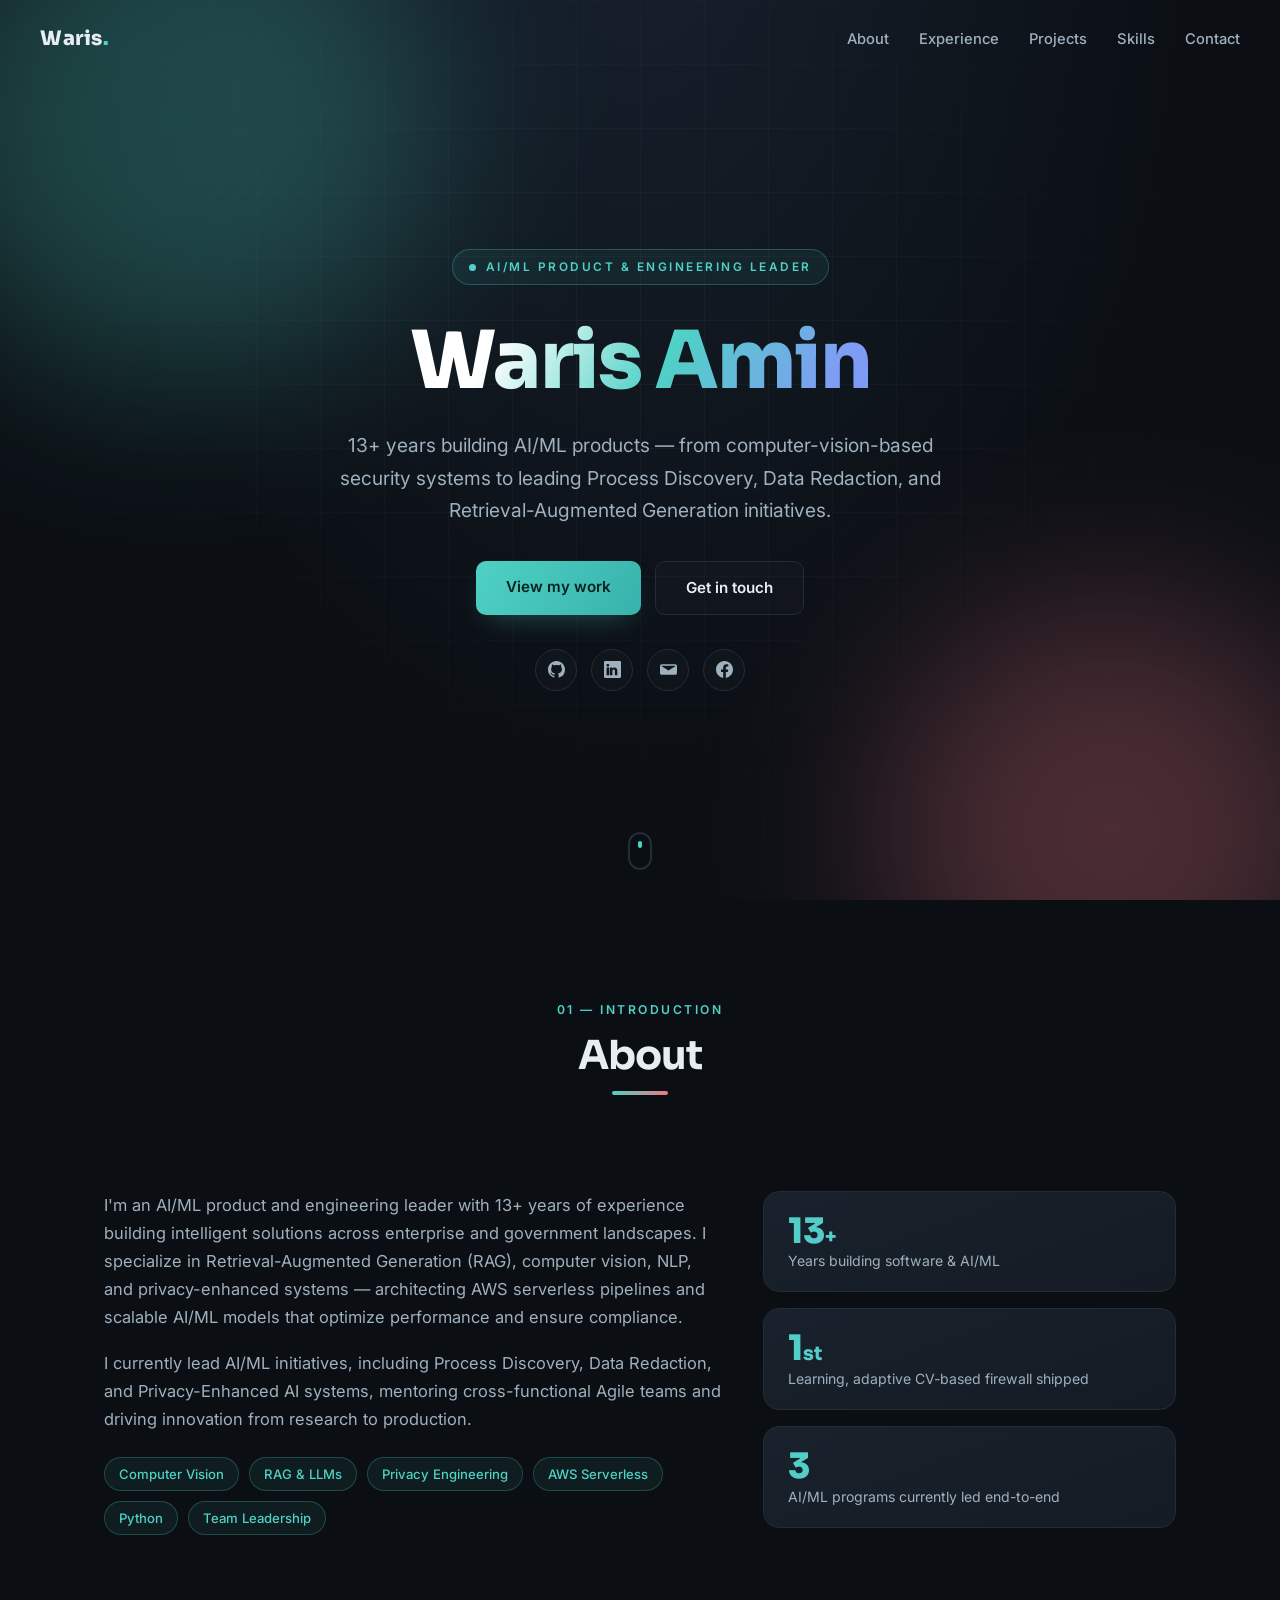
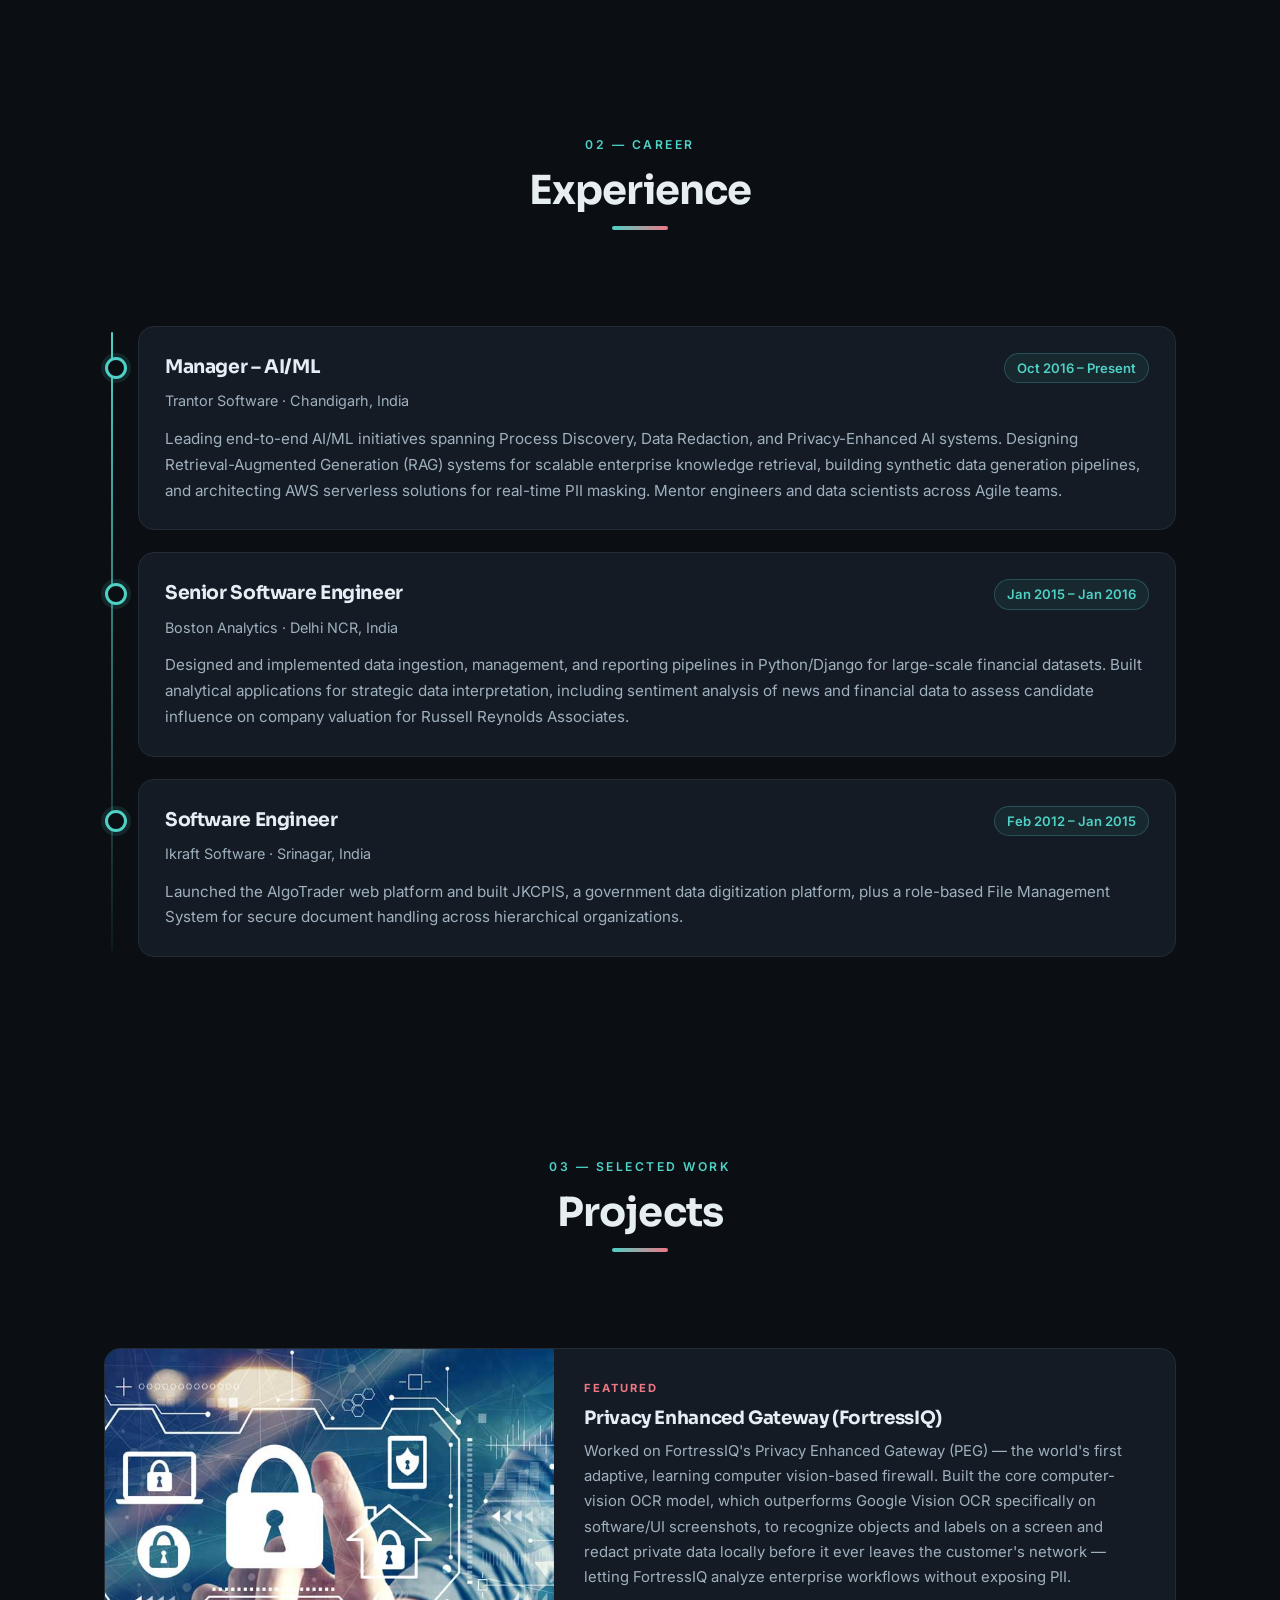
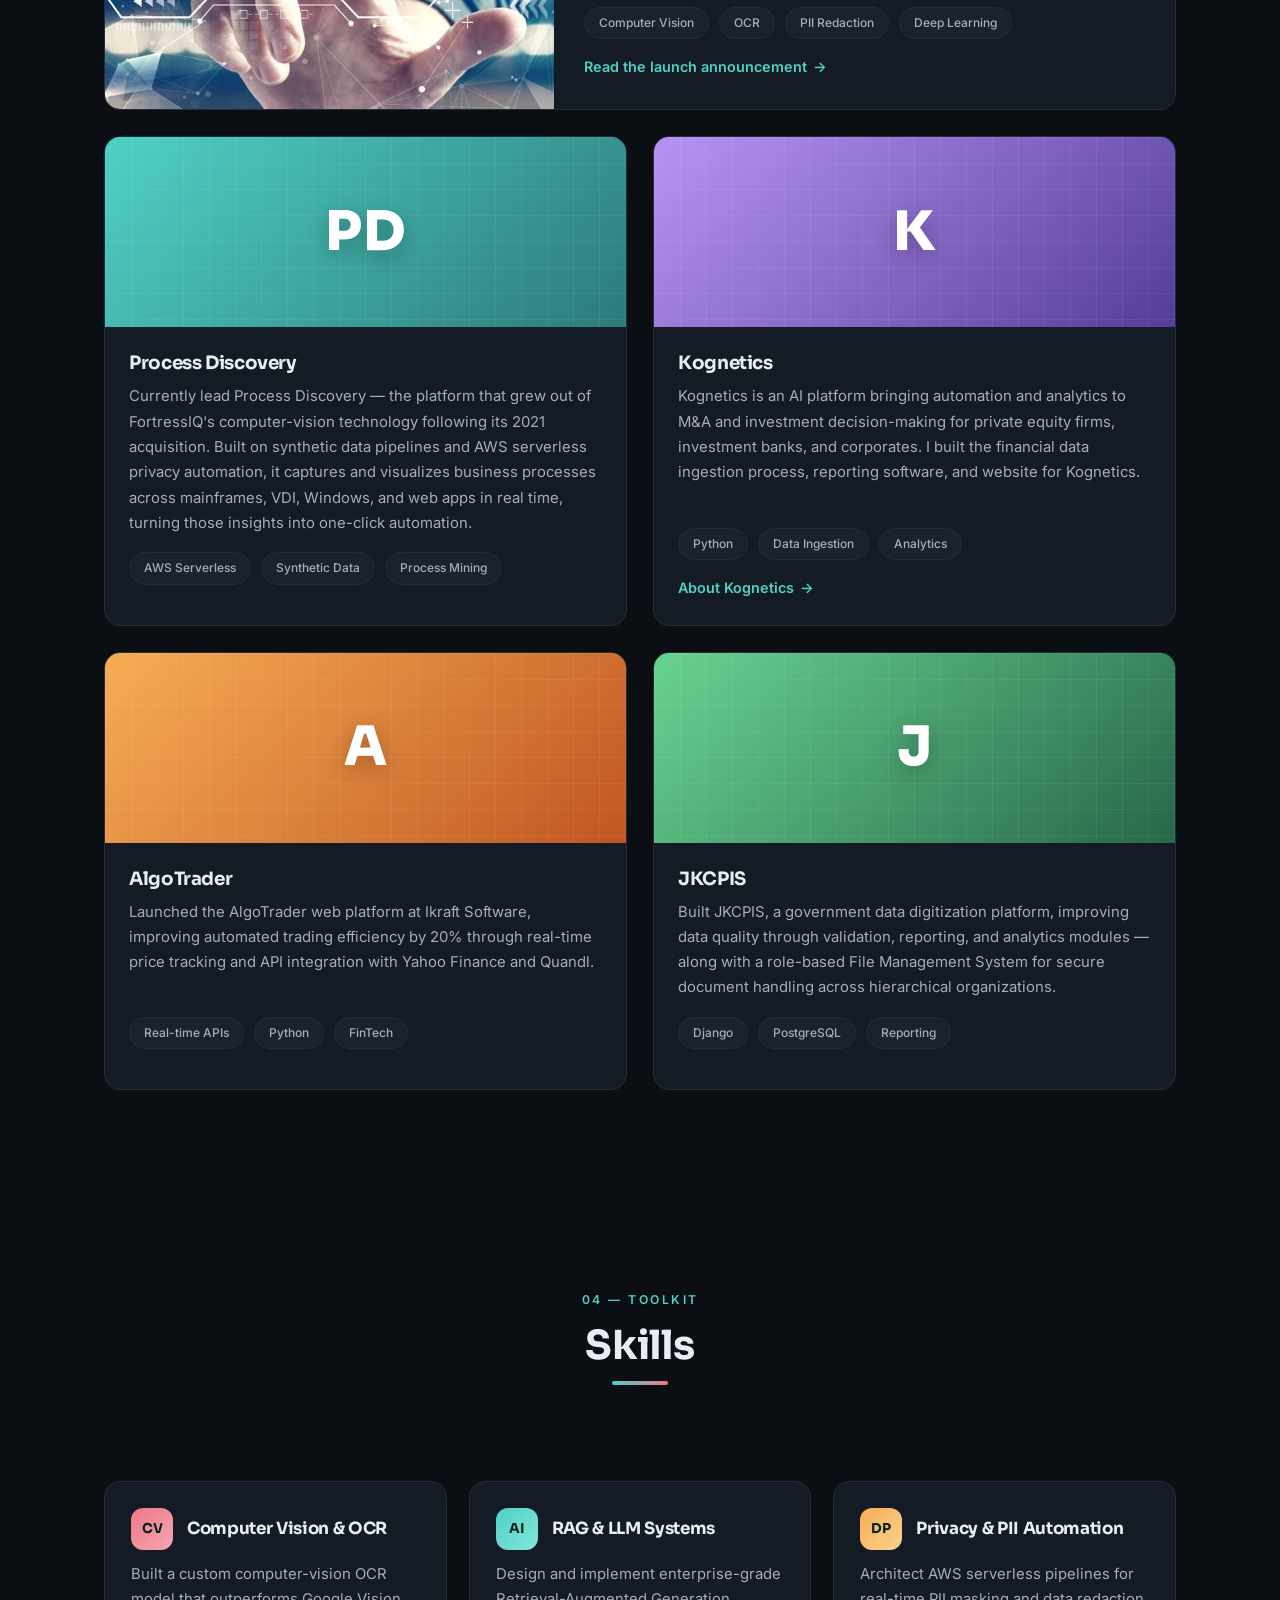
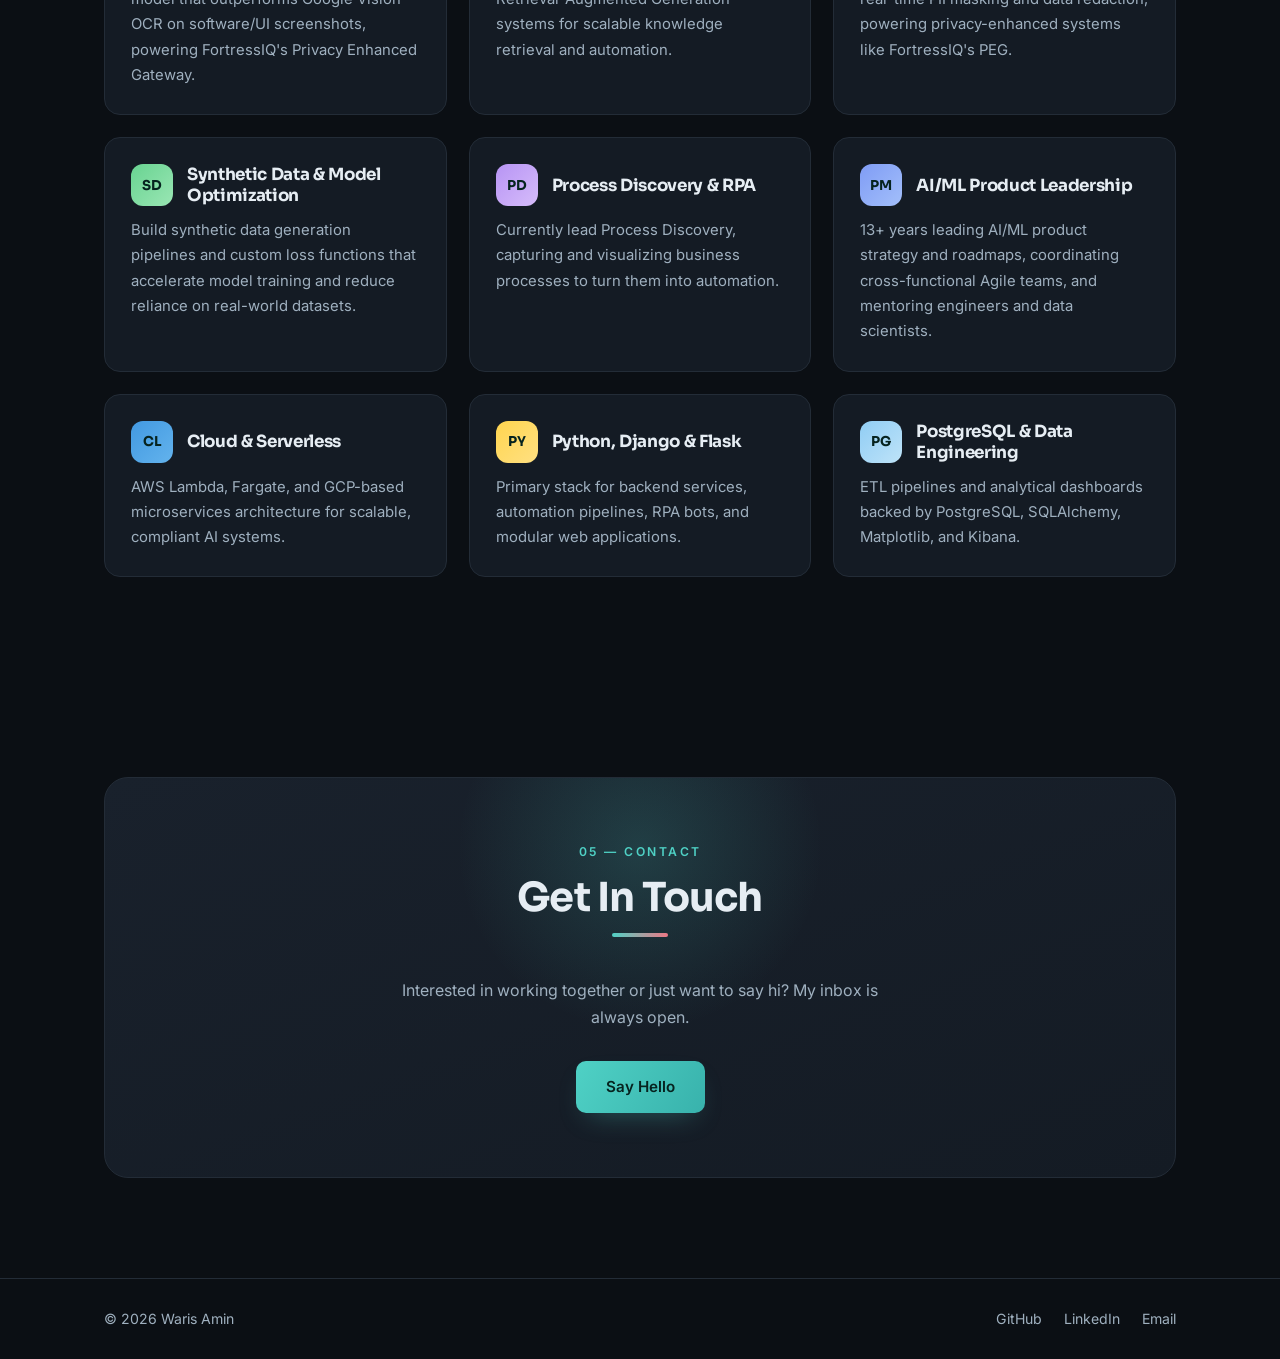
==== commit 83990d2d: "Refresh portfolio visuals: animated hero, mobile nav, timeline, scroll effects - Hero: aurora gradie" ====
--- a/index.html
+++ b/index.html
@@ -5,72 +5,129 @@
 <meta name="viewport" content="width=device-width,initial-scale=1">
 <title>Waris Amin — AI/ML Product &amp; Engineering Leader</title>
 <meta name="description" content="Waris Amin is an AI/ML product and engineering leader specializing in computer vision, Retrieval-Augmented Generation (RAG), and privacy-enhanced systems.">
+<meta name="theme-color" content="#0b0f14">
+<meta property="og:type" content="website">
+<meta property="og:title" content="Waris Amin — AI/ML Product &amp; Engineering Leader">
+<meta property="og:description" content="13+ years building AI/ML products — computer vision, RAG, and privacy-enhanced systems.">
+<meta property="og:url" content="https://warisam.in/">
+<meta name="twitter:card" content="summary_large_image">
+<link rel="icon" href="data:image/svg+xml,<svg xmlns='http://www.w3.org/2000/svg' viewBox='0 0 100 100'><rect width='100' height='100' rx='24' fill='%230b0f14'/><text x='50' y='68' font-size='54' font-family='Georgia,serif' font-weight='700' fill='%234fd1c5' text-anchor='middle'>W</text></svg>">
+<link rel="preconnect" href="https://fonts.googleapis.com">
+<link rel="preconnect" href="https://fonts.gstatic.com" crossorigin>
+<link href="https://fonts.googleapis.com/css2?family=Sora:wght@600;700;800&family=Inter:wght@400;500;600;700&display=swap" rel="stylesheet">
 <link rel="stylesheet" href="css/index.css">
-<script>
-window.addEventListener('scroll', () => {
-  document.querySelector('nav').classList.toggle('onscroll', window.scrollY > 0);
-});
-</script>
 </head>
 <body>
 
-<nav>
-  <a href="#" class="logo">Waris Amin</a>
-  <ul>
+<a class="skip-link" href="#about">Skip to content</a>
+
+<div class="scroll-progress" aria-hidden="true"><span></span></div>
+
+<nav id="nav">
+  <a href="#" class="logo">Waris<span>.</span></a>
+  <ul id="nav-links">
     <li><a href="#about">About</a></li>
     <li><a href="#experience">Experience</a></li>
     <li><a href="#projects">Projects</a></li>
     <li><a href="#skills">Skills</a></li>
     <li><a href="#contact">Contact</a></li>
   </ul>
+  <button class="nav-toggle" id="nav-toggle" aria-label="Toggle navigation" aria-expanded="false" aria-controls="nav-links">
+    <span></span><span></span><span></span>
+  </button>
 </nav>
 
 <header class="hero">
-  <div class="eyebrow">AI/ML Product &amp; Engineering Leader</div>
-  <h1>Waris Amin</h1>
-  <p class="subtitle">13+ years building AI/ML products — from computer-vision-based security systems to leading Process Discovery, Data Redaction, and Retrieval-Augmented Generation initiatives.</p>
-  <div class="socials">
-    <a class="icon-btn" href="https://github.com/warisamin" aria-label="GitHub" target="_blank" rel="noopener">
-      <svg viewBox="0 0 16 16"><path d="M8 0C3.58 0 0 3.58 0 8c0 3.54 2.29 6.53 5.47 7.59.4.07.55-.17.55-.38 0-.19-.01-.82-.01-1.49-2.01.37-2.53-.49-2.69-.94-.09-.23-.48-.94-.82-1.13-.28-.15-.68-.52-.01-.53.63-.01 1.08.58 1.23.82.72 1.21 1.87.87 2.33.66.07-.52.28-.87.51-1.07-1.78-.2-3.64-.89-3.64-3.95 0-.87.31-1.59.82-2.15-.08-.2-.36-1.02.08-2.12 0 0 .67-.21 2.2.82.64-.18 1.32-.27 2-.27.68 0 1.36.09 2 .27 1.53-1.04 2.2-.82 2.2-.82.44 1.1.16 1.92.08 2.12.51.56.82 1.27.82 2.15 0 3.07-1.87 3.75-3.65 3.95.29.25.54.73.54 1.48 0 1.07-.01 1.93-.01 2.2 0 .21.15.46.55.38A8.01 8.01 0 0 0 16 8c0-4.42-3.58-8-8-8Z"/></svg>
-    </a>
-    <a class="icon-btn" href="https://www.linkedin.com/in/warisamin" aria-label="LinkedIn" target="_blank" rel="noopener">
-      <svg viewBox="0 0 16 16"><path d="M0 1.15C0 .52.52 0 1.15 0h13.7C15.48 0 16 .52 16 1.15v13.7c0 .63-.52 1.15-1.15 1.15H1.15C.52 16 0 15.48 0 14.85V1.15ZM4.75 13.4V6.16H2.42v7.24h2.33Zm-1.16-8.23c.81 0 1.32-.54 1.32-1.2-.01-.69-.5-1.2-1.3-1.2-.8 0-1.32.51-1.32 1.2 0 .66.5 1.2 1.29 1.2h.01Zm4.34 8.23V9.36c0-.19.01-.39.07-.53.15-.39.51-.8 1.11-.8.79 0 1.1.6 1.1 1.47v3.9h2.33V9.22c0-2.15-1.15-3.15-2.68-3.15-1.24 0-1.79.68-2.1 1.16h.02v-1h-2.33c.03.66 0 7.17 0 7.17h2.48Z"/></svg>
-    </a>
-    <a class="icon-btn" href="mailto:me@warisam.in" aria-label="Email">
-      <svg viewBox="0 0 16 16"><path d="M1.75 3A1.75 1.75 0 0 0 0 4.75v6.5C0 12.216.784 13 1.75 13h12.5A1.75 1.75 0 0 0 16 11.25v-6.5A1.75 1.75 0 0 0 14.25 3H1.75ZM1.5 4.75a.25.25 0 0 1 .25-.25h12.5a.25.25 0 0 1 .25.25v.263l-6.5 3.965-6.5-3.965V4.75Zm0 1.762v4.738a.25.25 0 0 0 .25.25h12.5a.25.25 0 0 0 .25-.25V6.512l-6.24 3.808a.75.75 0 0 1-.77 0L1.5 6.512Z"/></svg>
-    </a>
-    <a class="icon-btn" href="https://www.facebook.com/warisaminmir/" aria-label="Facebook" target="_blank" rel="noopener">
-      <svg viewBox="0 0 16 16"><path d="M16 8.05C16 3.6 12.42 0 8 0S0 3.6 0 8.05c0 4.02 2.93 7.35 6.75 7.95v-5.62H4.72V8.05h2.03V6.28c0-2.02 1.2-3.14 3.03-3.14.88 0 1.8.16 1.8.16v1.98h-1.01c-1 0-1.31.62-1.31 1.26v1.51h2.23l-.36 2.33H9.26v5.62C13.07 15.4 16 12.07 16 8.05Z"/></svg>
-    </a>
+  <div class="hero-bg" aria-hidden="true">
+    <div class="blob blob-1"></div>
+    <div class="blob blob-2"></div>
+    <div class="grid-lines"></div>
   </div>
+
+  <div class="hero-inner">
+    <div class="eyebrow"><span class="pulse"></span>AI/ML Product &amp; Engineering Leader</div>
+    <h1>Waris Amin</h1>
+    <p class="subtitle">13+ years building AI/ML products — from computer-vision-based security systems to leading Process Discovery, Data Redaction, and Retrieval-Augmented Generation initiatives.</p>
+
+    <div class="hero-actions">
+      <a class="btn btn-primary" href="#projects">View my work</a>
+      <a class="btn btn-ghost" href="mailto:me@warisam.in">Get in touch</a>
+    </div>
+
+    <div class="socials">
+      <a class="icon-btn" href="https://github.com/warisamin" aria-label="GitHub" target="_blank" rel="noopener">
+        <svg viewBox="0 0 16 16"><path d="M8 0C3.58 0 0 3.58 0 8c0 3.54 2.29 6.53 5.47 7.59.4.07.55-.17.55-.38 0-.19-.01-.82-.01-1.49-2.01.37-2.53-.49-2.69-.94-.09-.23-.48-.94-.82-1.13-.28-.15-.68-.52-.01-.53.63-.01 1.08.58 1.23.82.72 1.21 1.87.87 2.33.66.07-.52.28-.87.51-1.07-1.78-.2-3.64-.89-3.64-3.95 0-.87.31-1.59.82-2.15-.08-.2-.36-1.02.08-2.12 0 0 .67-.21 2.2.82.64-.18 1.32-.27 2-.27.68 0 1.36.09 2 .27 1.53-1.04 2.2-.82 2.2-.82.44 1.1.16 1.92.08 2.12.51.56.82 1.27.82 2.15 0 3.07-1.87 3.75-3.65 3.95.29.25.54.73.54 1.48 0 1.07-.01 1.93-.01 2.2 0 .21.15.46.55.38A8.01 8.01 0 0 0 16 8c0-4.42-3.58-8-8-8Z"/></svg>
+      </a>
+      <a class="icon-btn" href="https://www.linkedin.com/in/warisamin" aria-label="LinkedIn" target="_blank" rel="noopener">
+        <svg viewBox="0 0 16 16"><path d="M0 1.15C0 .52.52 0 1.15 0h13.7C15.48 0 16 .52 16 1.15v13.7c0 .63-.52 1.15-1.15 1.15H1.15C.52 16 0 15.48 0 14.85V1.15ZM4.75 13.4V6.16H2.42v7.24h2.33Zm-1.16-8.23c.81 0 1.32-.54 1.32-1.2-.01-.69-.5-1.2-1.3-1.2-.8 0-1.32.51-1.32 1.2 0 .66.5 1.2 1.29 1.2h.01Zm4.34 8.23V9.36c0-.19.01-.39.07-.53.15-.39.51-.8 1.11-.8.79 0 1.1.6 1.1 1.47v3.9h2.33V9.22c0-2.15-1.15-3.15-2.68-3.15-1.24 0-1.79.68-2.1 1.16h.02v-1h-2.33c.03.66 0 7.17 0 7.17h2.48Z"/></svg>
+      </a>
+      <a class="icon-btn" href="mailto:me@warisam.in" aria-label="Email">
+        <svg viewBox="0 0 16 16"><path d="M1.75 3A1.75 1.75 0 0 0 0 4.75v6.5C0 12.216.784 13 1.75 13h12.5A1.75 1.75 0 0 0 16 11.25v-6.5A1.75 1.75 0 0 0 14.25 3H1.75ZM1.5 4.75a.25.25 0 0 1 .25-.25h12.5a.25.25 0 0 1 .25.25v.263l-6.5 3.965-6.5-3.965V4.75Zm0 1.762v4.738a.25.25 0 0 0 .25.25h12.5a.25.25 0 0 0 .25-.25V6.512l-6.24 3.808a.75.75 0 0 1-.77 0L1.5 6.512Z"/></svg>
+      </a>
+      <a class="icon-btn" href="https://www.facebook.com/warisaminmir/" aria-label="Facebook" target="_blank" rel="noopener">
+        <svg viewBox="0 0 16 16"><path d="M16 8.05C16 3.6 12.42 0 8 0S0 3.6 0 8.05c0 4.02 2.93 7.35 6.75 7.95v-5.62H4.72V8.05h2.03V6.28c0-2.02 1.2-3.14 3.03-3.14.88 0 1.8.16 1.8.16v1.98h-1.01c-1 0-1.31.62-1.31 1.26v1.51h2.23l-.36 2.33H9.26v5.62C13.07 15.4 16 12.07 16 8.05Z"/></svg>
+      </a>
+    </div>
+  </div>
+
+  <a class="scroll-cue" href="#about" aria-label="Scroll to about"><span></span></a>
 </header>
 
 <main>
   <div class="container">
 
   <section id="about">
-    <div class="section-header">
-      <div class="section-title">About</div>
+    <div class="section-header reveal">
+      <div class="section-eyebrow">01 — Introduction</div>
+      <h2 class="section-title">About</h2>
     </div>
     <div class="about-grid">
-      <p>
-        I'm an AI/ML product and engineering leader with 13+ years of experience building
-        intelligent solutions across enterprise and government landscapes. I specialize in
-        Retrieval-Augmented Generation (RAG), computer vision, NLP, and privacy-enhanced
-        systems — architecting AWS serverless pipelines and scalable AI/ML models that optimize
-        performance and ensure compliance. I currently lead AI/ML initiatives, including
-        Process Discovery, Data Redaction, and Privacy-Enhanced AI systems, mentoring
-        cross-functional Agile teams and driving innovation from research to production.
-      </p>
+      <div class="about-copy reveal">
+        <p>
+          I'm an AI/ML product and engineering leader with 13+ years of experience building
+          intelligent solutions across enterprise and government landscapes. I specialize in
+          Retrieval-Augmented Generation (RAG), computer vision, NLP, and privacy-enhanced
+          systems — architecting AWS serverless pipelines and scalable AI/ML models that optimize
+          performance and ensure compliance.
+        </p>
+        <p>
+          I currently lead AI/ML initiatives, including Process Discovery, Data Redaction, and
+          Privacy-Enhanced AI systems, mentoring cross-functional Agile teams and driving
+          innovation from research to production.
+        </p>
+        <ul class="tag-list">
+          <li>Computer Vision</li>
+          <li>RAG &amp; LLMs</li>
+          <li>Privacy Engineering</li>
+          <li>AWS Serverless</li>
+          <li>Python</li>
+          <li>Team Leadership</li>
+        </ul>
+      </div>
+      <div class="about-stats reveal">
+        <div class="stat">
+          <div class="stat-num">13<span>+</span></div>
+          <div class="stat-label">Years building software &amp; AI/ML</div>
+        </div>
+        <div class="stat">
+          <div class="stat-num">1<span>st</span></div>
+          <div class="stat-label">Learning, adaptive CV-based firewall shipped</div>
+        </div>
+        <div class="stat">
+          <div class="stat-num">3</div>
+          <div class="stat-label">AI/ML programs currently led end-to-end</div>
+        </div>
+      </div>
     </div>
   </section>
 
   <section id="experience">
-    <div class="section-header">
-      <div class="section-title">Experience</div>
-    </div>
-    <div class="experience-list">
-      <div class="experience-item">
+    <div class="section-header reveal">
+      <div class="section-eyebrow">02 — Career</div>
+      <h2 class="section-title">Experience</h2>
+    </div>
+    <div class="timeline">
+      <div class="experience-item reveal">
         <div class="experience-head">
           <h3>Manager &ndash; AI/ML</h3>
           <span class="experience-dates">Oct 2016 &ndash; Present</span>
@@ -78,7 +135,7 @@
         <div class="experience-org">Trantor Software &middot; Chandigarh, India</div>
         <p>Leading end-to-end AI/ML initiatives spanning Process Discovery, Data Redaction, and Privacy-Enhanced AI systems. Designing Retrieval-Augmented Generation (RAG) systems for scalable enterprise knowledge retrieval, building synthetic data generation pipelines, and architecting AWS serverless solutions for real-time PII masking. Mentor engineers and data scientists across Agile teams.</p>
       </div>
-      <div class="experience-item">
+      <div class="experience-item reveal">
         <div class="experience-head">
           <h3>Senior Software Engineer</h3>
           <span class="experience-dates">Jan 2015 &ndash; Jan 2016</span>
@@ -86,7 +143,7 @@
         <div class="experience-org">Boston Analytics &middot; Delhi NCR, India</div>
         <p>Designed and implemented data ingestion, management, and reporting pipelines in Python/Django for large-scale financial datasets. Built analytical applications for strategic data interpretation, including sentiment analysis of news and financial data to assess candidate influence on company valuation for Russell Reynolds Associates.</p>
       </div>
-      <div class="experience-item">
+      <div class="experience-item reveal">
         <div class="experience-head">
           <h3>Software Engineer</h3>
           <span class="experience-dates">Feb 2012 &ndash; Jan 2015</span>
@@ -98,122 +155,151 @@
   </section>
 
   <section id="projects">
-    <div class="section-header">
-      <div class="section-title">Projects</div>
+    <div class="section-header reveal">
+      <div class="section-eyebrow">03 — Selected work</div>
+      <h2 class="section-title">Projects</h2>
     </div>
     <div class="projects-grid">
-      <div class="project-card">
+      <article class="project-card featured reveal">
         <div class="project-image">
-          <img src="Firewall.jpg" alt="Privacy Enhanced Gateway project">
+          <img src="Firewall.jpg" alt="Privacy Enhanced Gateway project" loading="lazy">
         </div>
         <div class="project-body">
+          <div class="project-flag">Featured</div>
           <h3>Privacy Enhanced Gateway (FortressIQ)</h3>
           <p>Worked on FortressIQ's Privacy Enhanced Gateway (PEG) — the world's first adaptive, learning computer vision-based firewall. Built the core computer-vision OCR model, which outperforms Google Vision OCR specifically on software/UI screenshots, to recognize objects and labels on a screen and redact private data locally before it ever leaves the customer's network — letting FortressIQ analyze enterprise workflows without exposing PII.</p>
-          <a class="project-link" href="https://www.automationanywhere.com/company/press-room/fortressiq-launches-worlds-first-learning-and-adaptive-computer-vision-based-firewall" target="_blank" rel="noopener">Read the launch announcement &rarr;</a>
-        </div>
-      </div>
-      <div class="project-card">
+          <ul class="tag-list small">
+            <li>Computer Vision</li>
+            <li>OCR</li>
+            <li>PII Redaction</li>
+            <li>Deep Learning</li>
+          </ul>
+          <a class="project-link" href="https://www.automationanywhere.com/company/press-room/fortressiq-launches-worlds-first-learning-and-adaptive-computer-vision-based-firewall" target="_blank" rel="noopener">Read the launch announcement <span aria-hidden="true">&rarr;</span></a>
+        </div>
+      </article>
+      <article class="project-card reveal">
         <div class="project-image icon-tile">
           <span>PD</span>
         </div>
         <div class="project-body">
           <h3>Process Discovery</h3>
           <p>Currently lead Process Discovery — the platform that grew out of FortressIQ's computer-vision technology following its 2021 acquisition. Built on synthetic data pipelines and AWS serverless privacy automation, it captures and visualizes business processes across mainframes, VDI, Windows, and web apps in real time, turning those insights into one-click automation.</p>
-        </div>
-      </div>
-      <div class="project-card">
+          <ul class="tag-list small">
+            <li>AWS Serverless</li>
+            <li>Synthetic Data</li>
+            <li>Process Mining</li>
+          </ul>
+        </div>
+      </article>
+      <article class="project-card reveal">
         <div class="project-image icon-tile kognetics">
           <span>K</span>
         </div>
         <div class="project-body">
           <h3>Kognetics</h3>
           <p>Kognetics is an AI platform bringing automation and analytics to M&amp;A and investment decision-making for private equity firms, investment banks, and corporates. I built the financial data ingestion process, reporting software, and website for Kognetics.</p>
-          <a class="project-link" href="https://www.linkedin.com/company/kognetics-inc" target="_blank" rel="noopener">About Kognetics &rarr;</a>
-        </div>
-      </div>
-      <div class="project-card">
+          <ul class="tag-list small">
+            <li>Python</li>
+            <li>Data Ingestion</li>
+            <li>Analytics</li>
+          </ul>
+          <a class="project-link" href="https://www.linkedin.com/company/kognetics-inc" target="_blank" rel="noopener">About Kognetics <span aria-hidden="true">&rarr;</span></a>
+        </div>
+      </article>
+      <article class="project-card reveal">
         <div class="project-image icon-tile algotrader">
           <span>A</span>
         </div>
         <div class="project-body">
           <h3>AlgoTrader</h3>
           <p>Launched the AlgoTrader web platform at Ikraft Software, improving automated trading efficiency by 20% through real-time price tracking and API integration with Yahoo Finance and Quandl.</p>
-        </div>
-      </div>
-      <div class="project-card">
+          <ul class="tag-list small">
+            <li>Real-time APIs</li>
+            <li>Python</li>
+            <li>FinTech</li>
+          </ul>
+        </div>
+      </article>
+      <article class="project-card reveal">
         <div class="project-image icon-tile jkcpis">
           <span>J</span>
         </div>
         <div class="project-body">
           <h3>JKCPIS</h3>
           <p>Built JKCPIS, a government data digitization platform, improving data quality through validation, reporting, and analytics modules — along with a role-based File Management System for secure document handling across hierarchical organizations.</p>
-        </div>
-      </div>
+          <ul class="tag-list small">
+            <li>Django</li>
+            <li>PostgreSQL</li>
+            <li>Reporting</li>
+          </ul>
+        </div>
+      </article>
     </div>
   </section>
 
   <section id="skills">
-    <div class="section-header">
-      <div class="section-title">Skills</div>
+    <div class="section-header reveal">
+      <div class="section-eyebrow">04 — Toolkit</div>
+      <h2 class="section-title">Skills</h2>
     </div>
     <div class="skills-grid">
-      <div class="skill-card">
+      <div class="skill-card reveal">
         <div class="skill-head">
           <div class="badge cv">CV</div>
           <h3>Computer Vision &amp; OCR</h3>
         </div>
         <p>Built a custom computer-vision OCR model that outperforms Google Vision OCR on software/UI screenshots, powering FortressIQ's Privacy Enhanced Gateway.</p>
       </div>
-      <div class="skill-card">
+      <div class="skill-card reveal">
         <div class="skill-head">
           <div class="badge ai">AI</div>
           <h3>RAG &amp; LLM Systems</h3>
         </div>
         <p>Design and implement enterprise-grade Retrieval-Augmented Generation systems for scalable knowledge retrieval and automation.</p>
       </div>
-      <div class="skill-card">
+      <div class="skill-card reveal">
         <div class="skill-head">
           <div class="badge dp">DP</div>
           <h3>Privacy &amp; PII Automation</h3>
         </div>
         <p>Architect AWS serverless pipelines for real-time PII masking and data redaction, powering privacy-enhanced systems like FortressIQ's PEG.</p>
       </div>
-      <div class="skill-card">
+      <div class="skill-card reveal">
         <div class="skill-head">
           <div class="badge sd">SD</div>
           <h3>Synthetic Data &amp; Model Optimization</h3>
         </div>
         <p>Build synthetic data generation pipelines and custom loss functions that accelerate model training and reduce reliance on real-world datasets.</p>
       </div>
-      <div class="skill-card">
+      <div class="skill-card reveal">
         <div class="skill-head">
           <div class="badge pd">PD</div>
           <h3>Process Discovery &amp; RPA</h3>
         </div>
         <p>Currently lead Process Discovery, capturing and visualizing business processes to turn them into automation.</p>
       </div>
-      <div class="skill-card">
+      <div class="skill-card reveal">
         <div class="skill-head">
           <div class="badge pm">PM</div>
           <h3>AI/ML Product Leadership</h3>
         </div>
         <p>13+ years leading AI/ML product strategy and roadmaps, coordinating cross-functional Agile teams, and mentoring engineers and data scientists.</p>
       </div>
-      <div class="skill-card">
+      <div class="skill-card reveal">
         <div class="skill-head">
           <div class="badge cl">CL</div>
           <h3>Cloud &amp; Serverless</h3>
         </div>
         <p>AWS Lambda, Fargate, and GCP-based microservices architecture for scalable, compliant AI systems.</p>
       </div>
-      <div class="skill-card">
+      <div class="skill-card reveal">
         <div class="skill-head">
           <div class="badge py">PY</div>
           <h3>Python, Django &amp; Flask</h3>
         </div>
         <p>Primary stack for backend services, automation pipelines, RPA bots, and modular web applications.</p>
       </div>
-      <div class="skill-card">
+      <div class="skill-card reveal">
         <div class="skill-head">
           <div class="badge pg">PG</div>
           <h3>PostgreSQL &amp; Data Engineering</h3>
@@ -224,19 +310,105 @@
   </section>
 
   <section id="contact">
-    <div class="section-header">
-      <div class="section-title">Get In Touch</div>
-    </div>
-    <p>Interested in working together or just want to say hi? My inbox is always open.</p>
-    <a class="btn" href="mailto:me@warisam.in">Say Hello</a>
+    <div class="contact-card reveal">
+      <div class="section-eyebrow">05 — Contact</div>
+      <h2 class="section-title">Get In Touch</h2>
+      <p>Interested in working together or just want to say hi? My inbox is always open.</p>
+      <a class="btn btn-primary" href="mailto:me@warisam.in">Say Hello</a>
+    </div>
   </section>
 
   </div>
 </main>
 
 <footer>
-  &copy; 2026 Waris Amin
+  <div class="container footer-inner">
+    <span>&copy; <span id="year">2026</span> Waris Amin</span>
+    <div class="footer-links">
+      <a href="https://github.com/warisamin" target="_blank" rel="noopener">GitHub</a>
+      <a href="https://www.linkedin.com/in/warisamin" target="_blank" rel="noopener">LinkedIn</a>
+      <a href="mailto:me@warisam.in">Email</a>
+    </div>
+  </div>
 </footer>
+
+<button class="to-top" id="to-top" aria-label="Back to top">
+  <svg viewBox="0 0 16 16" aria-hidden="true"><path d="M8 3.5 13.5 9l-1.06 1.06L8.75 6.4V13h-1.5V6.4L3.56 10.06 2.5 9 8 3.5Z"/></svg>
+</button>
+
+<script>
+(function () {
+  var nav = document.getElementById('nav');
+  var toggle = document.getElementById('nav-toggle');
+  var links = document.getElementById('nav-links');
+  var toTop = document.getElementById('to-top');
+  var progress = document.querySelector('.scroll-progress span');
+  var sections = Array.prototype.slice.call(document.querySelectorAll('main section'));
+  var navAnchors = Array.prototype.slice.call(links.querySelectorAll('a'));
+
+  document.getElementById('year').textContent = new Date().getFullYear();
+
+  function onScroll() {
+    var y = window.scrollY;
+    nav.classList.toggle('onscroll', y > 10);
+    toTop.classList.toggle('visible', y > 600);
+
+    var height = document.documentElement.scrollHeight - window.innerHeight;
+    progress.style.transform = 'scaleX(' + (height > 0 ? y / height : 0) + ')';
+
+    var probe = y + window.innerHeight * 0.35;
+    var current = '';
+    sections.forEach(function (section) {
+      if (probe >= section.offsetTop) { current = section.id; }
+    });
+    if (height > 0 && y >= height - 4 && sections.length) {
+      current = sections[sections.length - 1].id;
+    }
+    navAnchors.forEach(function (a) {
+      a.classList.toggle('active', a.getAttribute('href') === '#' + current);
+    });
+  }
+
+  window.addEventListener('scroll', onScroll, { passive: true });
+  onScroll();
+
+  toggle.addEventListener('click', function () {
+    var open = links.classList.toggle('open');
+    toggle.classList.toggle('open', open);
+    toggle.setAttribute('aria-expanded', open ? 'true' : 'false');
+  });
+
+  navAnchors.forEach(function (a) {
+    a.addEventListener('click', function () {
+      links.classList.remove('open');
+      toggle.classList.remove('open');
+      toggle.setAttribute('aria-expanded', 'false');
+    });
+  });
+
+  toTop.addEventListener('click', function () {
+    window.scrollTo({ top: 0, behavior: 'smooth' });
+  });
+
+  var reveals = document.querySelectorAll('.reveal');
+  if ('IntersectionObserver' in window) {
+    var observer = new IntersectionObserver(function (entries) {
+      entries.forEach(function (entry) {
+        if (entry.isIntersecting) {
+          entry.target.classList.add('visible');
+          observer.unobserve(entry.target);
+        }
+      });
+    }, { threshold: 0.12, rootMargin: '0px 0px -60px 0px' });
+    reveals.forEach(function (el, i) {
+      el.style.transitionDelay = (i % 3) * 80 + 'ms';
+      observer.observe(el);
+    });
+  } else {
+    Array.prototype.forEach.call(reveals, function (el) { el.classList.add('visible'); });
+  }
+})();
+</script>
 
 </body>
 </html>
--- a/css/index.css
+++ b/css/index.css
@@ -1,13 +1,20 @@
 :root {
   --bg: #0b0f14;
   --bg-alt: #10161d;
-  --surface: #161d26;
+  --surface: #141b24;
+  --surface-2: #19212c;
   --border: #232c37;
+  --border-soft: rgba(255, 255, 255, 0.06);
   --text: #e6edf3;
   --text-dim: #9fb0bf;
   --accent: #4fd1c5;
   --accent-2: #ee7785;
-  --max-width: 1100px;
+  --accent-3: #7f9cf5;
+  --glow: rgba(79, 209, 197, 0.35);
+  --max-width: 1120px;
+  --radius: 16px;
+  --font-body: "Inter", "Segoe UI", Roboto, Helvetica, Arial, sans-serif;
+  --font-head: "Sora", "Segoe UI", Roboto, Helvetica, Arial, sans-serif;
 }
 
 * {
@@ -22,18 +29,74 @@
   margin: 0;
   background: var(--bg);
   color: var(--text);
-  font-family: "Segoe UI", Roboto, Helvetica, Arial, sans-serif;
-  line-height: 1.6;
+  font-family: var(--font-body);
+  line-height: 1.7;
+  -webkit-font-smoothing: antialiased;
+  overflow-x: hidden;
 }
 
 a {
   color: inherit;
+}
+
+h1, h2, h3 {
+  font-family: var(--font-head);
+  line-height: 1.25;
+  letter-spacing: -0.02em;
+}
+
+::selection {
+  background: var(--accent);
+  color: var(--bg);
 }
 
 .container {
   max-width: var(--max-width);
   margin: 0 auto;
   padding: 0 24px;
+}
+
+.skip-link {
+  position: absolute;
+  left: -9999px;
+  top: 0;
+  z-index: 900;
+  background: var(--accent);
+  color: var(--bg);
+  padding: 10px 18px;
+  border-radius: 0 0 8px 0;
+  font-weight: 600;
+  text-decoration: none;
+}
+
+.skip-link:focus {
+  left: 0;
+}
+
+:focus-visible {
+  outline: 2px solid var(--accent);
+  outline-offset: 3px;
+  border-radius: 4px;
+}
+
+/* Scroll progress */
+.scroll-progress {
+  position: fixed;
+  top: 0;
+  left: 0;
+  width: 100%;
+  height: 3px;
+  z-index: 700;
+  pointer-events: none;
+}
+
+.scroll-progress span {
+  display: block;
+  height: 100%;
+  width: 100%;
+  transform: scaleX(0);
+  transform-origin: 0 50%;
+  background: linear-gradient(90deg, var(--accent), var(--accent-3), var(--accent-2));
 }
 
 /* Nav */
@@ -45,81 +108,244 @@
   display: flex;
   justify-content: space-between;
   align-items: center;
-  padding: 24px 40px;
+  padding: 22px 40px;
   z-index: 600;
-  transition: 0.3s;
+  transition: padding 0.3s ease, background 0.3s ease, box-shadow 0.3s ease;
 }
 
 nav.onscroll {
-  padding: 14px 40px;
-  background: rgba(11, 15, 20, 0.9);
-  backdrop-filter: blur(6px);
-  border-bottom: 1px solid var(--border);
+  padding: 12px 40px;
+  background: rgba(11, 15, 20, 0.82);
+  backdrop-filter: blur(12px);
+  -webkit-backdrop-filter: blur(12px);
+  border-bottom: 1px solid var(--border-soft);
+  box-shadow: 0 8px 30px rgba(0, 0, 0, 0.35);
 }
 
 nav .logo {
-  font-weight: 700;
+  font-family: var(--font-head);
+  font-weight: 800;
   text-decoration: none;
-  font-size: 1.3rem;
-  letter-spacing: 1px;
+  font-size: 1.25rem;
+  letter-spacing: 0.5px;
+}
+
+nav .logo span {
+  color: var(--accent);
 }
 
 nav ul {
   display: flex;
-  gap: 28px;
+  gap: 30px;
   margin: 0;
   padding: 0;
   list-style: none;
 }
 
 nav ul li a {
+  position: relative;
   text-decoration: none;
-  font-size: 0.95rem;
+  font-size: 0.92rem;
+  font-weight: 500;
   color: var(--text-dim);
   transition: color 0.2s;
 }
 
-nav ul li a:hover {
-  color: var(--accent);
+nav ul li a::after {
+  content: "";
+  position: absolute;
+  left: 0;
+  bottom: -6px;
+  height: 2px;
+  width: 100%;
+  background: var(--accent);
+  border-radius: 2px;
+  transform: scaleX(0);
+  transform-origin: 0 50%;
+  transition: transform 0.25s ease;
+}
+
+nav ul li a:hover,
+nav ul li a.active {
+  color: var(--text);
+}
+
+nav ul li a:hover::after,
+nav ul li a.active::after {
+  transform: scaleX(1);
+}
+
+.nav-toggle {
+  display: none;
+  flex-direction: column;
+  justify-content: center;
+  gap: 5px;
+  width: 42px;
+  height: 42px;
+  padding: 0;
+  border: 1px solid var(--border);
+  border-radius: 10px;
+  background: rgba(255, 255, 255, 0.03);
+  cursor: pointer;
+}
+
+.nav-toggle span {
+  display: block;
+  width: 18px;
+  height: 2px;
+  margin: 0 auto;
+  background: var(--text);
+  border-radius: 2px;
+  transition: transform 0.25s ease, opacity 0.2s ease;
+}
+
+.nav-toggle.open span:nth-child(1) {
+  transform: translateY(7px) rotate(45deg);
+}
+
+.nav-toggle.open span:nth-child(2) {
+  opacity: 0;
+}
+
+.nav-toggle.open span:nth-child(3) {
+  transform: translateY(-7px) rotate(-45deg);
 }
 
 /* Hero */
 .hero {
-  min-height: 90vh;
+  position: relative;
+  min-height: 100vh;
   display: flex;
   flex-direction: column;
   align-items: center;
   justify-content: center;
   text-align: center;
-  padding: 120px 24px 60px;
-  background: radial-gradient(circle at 50% 0%, #1a2430 0%, var(--bg) 60%);
+  padding: 130px 24px 90px;
+  overflow: hidden;
+}
+
+.hero-bg {
+  position: absolute;
+  inset: 0;
+  z-index: 0;
+  background: radial-gradient(ellipse at 50% -10%, #16202c 0%, var(--bg) 62%);
+}
+
+.hero-bg .blob {
+  position: absolute;
+  border-radius: 50%;
+  filter: blur(90px);
+  opacity: 0.28;
+  animation: float 18s ease-in-out infinite;
+}
+
+.blob-1 {
+  width: 520px;
+  height: 520px;
+  top: -140px;
+  left: -80px;
+  background: var(--accent);
+}
+
+.blob-2 {
+  width: 460px;
+  height: 460px;
+  bottom: -160px;
+  right: -60px;
+  background: var(--accent-2);
+  animation-delay: -8s;
+}
+
+.grid-lines {
+  position: absolute;
+  inset: 0;
+  background-image:
+    linear-gradient(rgba(255, 255, 255, 0.035) 1px, transparent 1px),
+    linear-gradient(90deg, rgba(255, 255, 255, 0.035) 1px, transparent 1px);
+  background-size: 64px 64px;
+  mask-image: radial-gradient(ellipse at 50% 40%, #000 10%, transparent 72%);
+  -webkit-mask-image: radial-gradient(ellipse at 50% 40%, #000 10%, transparent 72%);
+}
+
+@keyframes float {
+  0%, 100% { transform: translate(0, 0) scale(1); }
+  50% { transform: translate(40px, 30px) scale(1.12); }
+}
+
+.hero-inner {
+  position: relative;
+  z-index: 1;
+  display: flex;
+  flex-direction: column;
+  align-items: center;
+  animation: rise 0.8s ease both;
+}
+
+@keyframes rise {
+  from { opacity: 0; transform: translateY(18px); }
+  to { opacity: 1; transform: none; }
 }
 
 .hero .eyebrow {
+  display: inline-flex;
+  align-items: center;
+  gap: 10px;
   color: var(--accent);
-  letter-spacing: 3px;
+  letter-spacing: 2.5px;
   text-transform: uppercase;
-  font-size: 0.8rem;
-  margin-bottom: 16px;
+  font-size: 0.74rem;
+  font-weight: 600;
+  padding: 7px 16px;
+  border: 1px solid rgba(79, 209, 197, 0.28);
+  background: rgba(79, 209, 197, 0.07);
+  border-radius: 999px;
+  margin-bottom: 26px;
+}
+
+.pulse {
+  width: 7px;
+  height: 7px;
+  border-radius: 50%;
+  background: var(--accent);
+  box-shadow: 0 0 0 0 var(--glow);
+  animation: pulse 2.4s infinite;
+}
+
+@keyframes pulse {
+  0% { box-shadow: 0 0 0 0 var(--glow); }
+  70% { box-shadow: 0 0 0 10px rgba(79, 209, 197, 0); }
+  100% { box-shadow: 0 0 0 0 rgba(79, 209, 197, 0); }
 }
 
 .hero h1 {
-  font-size: clamp(2.5rem, 6vw, 4rem);
-  margin: 0 0 12px;
+  font-size: clamp(2.8rem, 8vw, 5rem);
+  margin: 0 0 18px;
   font-weight: 800;
+  background: linear-gradient(120deg, #ffffff 20%, var(--accent) 55%, var(--accent-3) 90%);
+  -webkit-background-clip: text;
+  background-clip: text;
+  color: transparent;
 }
 
 .hero .subtitle {
-  font-size: clamp(1.1rem, 2vw, 1.4rem);
-  color: var(--text-dim);
-  max-width: 620px;
+  font-size: clamp(1rem, 1.6vw, 1.2rem);
+  color: var(--text-dim);
+  max-width: 660px;
   margin: 0 auto;
 }
 
+.hero-actions {
+  display: flex;
+  flex-wrap: wrap;
+  justify-content: center;
+  gap: 14px;
+  margin-top: 34px;
+}
+
 .hero .socials {
   display: flex;
-  gap: 20px;
-  margin-top: 32px;
+  gap: 14px;
+  margin-top: 34px;
 }
 
 .icon-btn {
@@ -130,86 +356,273 @@
   height: 42px;
   border-radius: 50%;
   border: 1px solid var(--border);
+  background: rgba(255, 255, 255, 0.02);
   color: var(--text-dim);
   text-decoration: none;
-  transition: 0.2s;
+  transition: transform 0.2s, color 0.2s, background 0.2s, border-color 0.2s, box-shadow 0.2s;
 }
 
 .icon-btn:hover {
   color: var(--bg);
   background: var(--accent);
   border-color: var(--accent);
+  transform: translateY(-3px);
+  box-shadow: 0 10px 22px -8px var(--glow);
 }
 
 .icon-btn svg {
-  width: 18px;
-  height: 18px;
+  width: 17px;
+  height: 17px;
   fill: currentColor;
+}
+
+.scroll-cue {
+  position: absolute;
+  bottom: 30px;
+  left: 50%;
+  transform: translateX(-50%);
+  width: 24px;
+  height: 38px;
+  border: 2px solid var(--border);
+  border-radius: 14px;
+  z-index: 1;
+}
+
+.scroll-cue span {
+  position: absolute;
+  top: 7px;
+  left: 50%;
+  width: 4px;
+  height: 7px;
+  margin-left: -2px;
+  border-radius: 2px;
+  background: var(--accent);
+  animation: cue 1.8s ease-in-out infinite;
+}
+
+@keyframes cue {
+  0% { opacity: 0; transform: translateY(0); }
+  35% { opacity: 1; }
+  100% { opacity: 0; transform: translateY(14px); }
+}
+
+/* Buttons */
+.btn {
+  display: inline-block;
+  padding: 13px 30px;
+  border-radius: 10px;
+  text-decoration: none;
+  font-weight: 600;
+  font-size: 0.95rem;
+  transition: transform 0.2s, box-shadow 0.2s, background 0.2s, color 0.2s, border-color 0.2s;
+}
+
+.btn-primary {
+  background: linear-gradient(120deg, var(--accent), #38b2ac);
+  color: #06231f;
+  box-shadow: 0 12px 28px -12px var(--glow);
+}
+
+.btn-primary:hover {
+  transform: translateY(-3px);
+  box-shadow: 0 18px 34px -12px var(--glow);
+}
+
+.btn-ghost {
+  border: 1px solid var(--border);
+  color: var(--text);
+  background: rgba(255, 255, 255, 0.02);
+}
+
+.btn-ghost:hover {
+  border-color: var(--accent);
+  color: var(--accent);
+  transform: translateY(-3px);
 }
 
 /* Sections */
 section {
-  padding: 80px 0;
+  padding: 100px 0;
+  scroll-margin-top: 90px;
+}
+
+.section-header {
+  text-align: center;
+  margin-bottom: 56px;
+}
+
+.section-eyebrow {
+  color: var(--accent);
+  font-size: 0.76rem;
+  font-weight: 600;
+  letter-spacing: 2.5px;
+  text-transform: uppercase;
+  margin-bottom: 10px;
 }
 
 .section-title {
   position: relative;
-  font-size: 2rem;
+  font-size: clamp(1.9rem, 3.6vw, 2.5rem);
   font-weight: 700;
-  margin-bottom: 40px;
-  padding-bottom: 12px;
+  margin: 0 0 40px;
+  padding-bottom: 14px;
   display: inline-block;
 }
 
 .section-title::after {
   content: "";
   position: absolute;
-  left: 0;
-  bottom: 0;
-  width: 48px;
-  height: 4px;
-  background: var(--accent-2);
-  border-radius: 2px;
-}
-
-.section-header {
-  text-align: center;
-  margin-bottom: 48px;
-}
-
-.section-header .section-title::after {
   left: 50%;
   transform: translateX(-50%);
-}
-
-#about .about-grid {
+  bottom: 0;
+  width: 56px;
+  height: 4px;
+  background: linear-gradient(90deg, var(--accent), var(--accent-2));
+  border-radius: 2px;
+}
+
+/* Reveal animation */
+.reveal {
+  opacity: 0;
+  transform: translateY(24px);
+  transition: opacity 0.6s ease, transform 0.6s cubic-bezier(0.22, 1, 0.36, 1);
+}
+
+.reveal.visible {
+  opacity: 1;
+  transform: none;
+}
+
+/* About */
+.about-grid {
   display: grid;
-  grid-template-columns: 1fr;
+  grid-template-columns: 1.5fr 1fr;
   gap: 40px;
-}
-
-#about p {
-  color: var(--text-dim);
-  font-size: 1.05rem;
-}
-
-/* Experience */
-.experience-list {
+  align-items: start;
+}
+
+.about-copy p {
+  color: var(--text-dim);
+  font-size: 1.03rem;
+  margin: 0 0 18px;
+}
+
+.tag-list {
+  display: flex;
+  flex-wrap: wrap;
+  gap: 10px;
+  list-style: none;
+  margin: 24px 0 0;
+  padding: 0;
+}
+
+.tag-list li {
+  font-size: 0.82rem;
+  font-weight: 500;
+  color: var(--accent);
+  padding: 5px 14px;
+  border: 1px solid rgba(79, 209, 197, 0.25);
+  background: rgba(79, 209, 197, 0.07);
+  border-radius: 999px;
+}
+
+.tag-list.small {
+  margin: 0 0 16px;
+}
+
+.tag-list.small li {
+  font-size: 0.75rem;
+  color: var(--text-dim);
+  border-color: var(--border);
+  background: rgba(255, 255, 255, 0.03);
+}
+
+.about-stats {
   display: flex;
   flex-direction: column;
-  gap: 20px;
+  gap: 16px;
+}
+
+.stat {
+  background: linear-gradient(160deg, var(--surface-2), var(--surface));
+  border: 1px solid var(--border);
+  border-radius: var(--radius);
+  padding: 20px 24px;
+  transition: transform 0.25s, border-color 0.25s;
+}
+
+.stat:hover {
+  transform: translateY(-3px);
+  border-color: var(--accent);
+}
+
+.stat-num {
+  font-family: var(--font-head);
+  font-size: 2.2rem;
+  font-weight: 800;
+  line-height: 1.1;
+  background: linear-gradient(120deg, var(--accent), var(--accent-3));
+  -webkit-background-clip: text;
+  background-clip: text;
+  color: transparent;
+}
+
+.stat-num span {
+  font-size: 1.2rem;
+}
+
+.stat-label {
+  color: var(--text-dim);
+  font-size: 0.88rem;
+  line-height: 1.5;
+}
+
+/* Experience timeline */
+.timeline {
+  position: relative;
+  display: flex;
+  flex-direction: column;
+  gap: 22px;
+  padding-left: 34px;
+}
+
+.timeline::before {
+  content: "";
+  position: absolute;
+  left: 7px;
+  top: 6px;
+  bottom: 6px;
+  width: 2px;
+  background: linear-gradient(180deg, var(--accent), rgba(79, 209, 197, 0.05));
+  border-radius: 2px;
 }
 
 .experience-item {
+  position: relative;
   background: var(--surface);
   border: 1px solid var(--border);
-  border-radius: 12px;
-  padding: 24px;
-  transition: border-color 0.2s;
+  border-radius: var(--radius);
+  padding: 26px;
+  transition: border-color 0.25s, transform 0.25s, box-shadow 0.25s;
+}
+
+.experience-item::before {
+  content: "";
+  position: absolute;
+  left: -34px;
+  top: 30px;
+  width: 16px;
+  height: 16px;
+  border-radius: 50%;
+  background: var(--bg);
+  border: 3px solid var(--accent);
+  box-shadow: 0 0 0 4px rgba(79, 209, 197, 0.12);
 }
 
 .experience-item:hover {
   border-color: var(--accent);
+  transform: translateX(4px);
+  box-shadow: 0 18px 40px -26px var(--glow);
 }
 
 .experience-head {
@@ -217,25 +630,29 @@
   flex-wrap: wrap;
   justify-content: space-between;
   align-items: baseline;
-  gap: 8px;
+  gap: 10px;
 }
 
 .experience-head h3 {
   margin: 0;
-  font-size: 1.15rem;
+  font-size: 1.18rem;
 }
 
 .experience-dates {
   color: var(--accent);
-  font-size: 0.9rem;
+  font-size: 0.82rem;
   font-weight: 600;
   white-space: nowrap;
+  padding: 3px 12px;
+  border-radius: 999px;
+  border: 1px solid rgba(79, 209, 197, 0.25);
+  background: rgba(79, 209, 197, 0.07);
 }
 
 .experience-org {
   color: var(--text-dim);
   font-size: 0.9rem;
-  margin: 4px 0 12px;
+  margin: 6px 0 12px;
 }
 
 .experience-item p {
@@ -247,21 +664,41 @@
 /* Skills */
 .skills-grid {
   display: grid;
-  grid-template-columns: repeat(auto-fit, minmax(260px, 1fr));
-  gap: 24px;
+  grid-template-columns: repeat(auto-fit, minmax(280px, 1fr));
+  gap: 22px;
 }
 
 .skill-card {
+  position: relative;
   background: var(--surface);
   border: 1px solid var(--border);
-  border-radius: 12px;
-  padding: 24px;
-  transition: transform 0.2s, border-color 0.2s;
+  border-radius: var(--radius);
+  padding: 26px;
+  overflow: hidden;
+  transition: transform 0.25s, border-color 0.25s, box-shadow 0.25s;
+}
+
+.skill-card::before {
+  content: "";
+  position: absolute;
+  inset: 0;
+  background: radial-gradient(circle at 15% 0%, rgba(79, 209, 197, 0.12), transparent 55%);
+  opacity: 0;
+  transition: opacity 0.3s;
 }
 
 .skill-card:hover {
-  transform: translateY(-4px);
+  transform: translateY(-6px);
   border-color: var(--accent);
+  box-shadow: 0 22px 44px -28px var(--glow);
+}
+
+.skill-card:hover::before {
+  opacity: 1;
+}
+
+.skill-card > * {
+  position: relative;
 }
 
 .badge.cv { background: linear-gradient(135deg, #ee7785, #f6a6b2); }
@@ -282,52 +719,94 @@
 }
 
 .skill-card .badge {
-  width: 40px;
-  height: 40px;
-  border-radius: 50%;
+  width: 42px;
+  height: 42px;
+  border-radius: 12px;
   display: flex;
   align-items: center;
   justify-content: center;
+  font-family: var(--font-head);
   font-weight: 700;
   font-size: 0.85rem;
   color: #06231f;
   flex-shrink: 0;
+  transition: transform 0.25s;
+}
+
+.skill-card:hover .badge {
+  transform: rotate(-6deg) scale(1.06);
 }
 
 .skill-card h3 {
   margin: 0;
-  font-size: 1.1rem;
+  font-size: 1.05rem;
 }
 
 .skill-card p {
   margin: 0;
   color: var(--text-dim);
-  font-size: 0.95rem;
+  font-size: 0.93rem;
 }
 
 /* Projects */
 .projects-grid {
   display: grid;
-  grid-template-columns: repeat(auto-fit, minmax(300px, 1fr));
-  gap: 28px;
+  grid-template-columns: repeat(2, minmax(0, 1fr));
+  gap: 26px;
+}
+
+@media (max-width: 760px) {
+  .projects-grid {
+    grid-template-columns: minmax(0, 1fr);
+  }
 }
 
 .project-card {
+  display: flex;
+  flex-direction: column;
   background: var(--surface);
   border: 1px solid var(--border);
-  border-radius: 12px;
+  border-radius: var(--radius);
   overflow: hidden;
-  transition: transform 0.2s, border-color 0.2s;
+  transition: transform 0.25s, border-color 0.25s, box-shadow 0.25s;
 }
 
 .project-card:hover {
-  transform: translateY(-4px);
+  transform: translateY(-6px);
   border-color: var(--accent);
+  box-shadow: 0 26px 50px -30px var(--glow);
+}
+
+.project-card.featured {
+  grid-column: 1 / -1;
+  flex-direction: row;
+}
+
+.project-card.featured .project-image {
+  width: 42%;
+  height: auto;
+  min-height: 260px;
+  flex-shrink: 0;
+}
+
+.project-card.featured .project-body {
+  padding: 30px;
+}
+
+.project-flag {
+  display: inline-block;
+  font-size: 0.7rem;
+  font-weight: 700;
+  letter-spacing: 2px;
+  text-transform: uppercase;
+  color: var(--accent-2);
+  margin-bottom: 8px;
 }
 
 .project-card .project-image {
+  position: relative;
   width: 100%;
-  height: 200px;
+  height: 190px;
   background: #fff;
   display: flex;
   align-items: center;
@@ -339,12 +818,28 @@
   width: 100%;
   height: 100%;
   object-fit: cover;
+  transition: transform 0.5s ease;
+}
+
+.project-card:hover .project-image img {
+  transform: scale(1.05);
 }
 
 .project-card .project-image.icon-tile {
   background: linear-gradient(135deg, #4fd1c5, #2c7a7b);
 }
 
+.project-card .project-image.icon-tile::after {
+  content: "";
+  position: absolute;
+  inset: 0;
+  background-image:
+    linear-gradient(rgba(255, 255, 255, 0.12) 1px, transparent 1px),
+    linear-gradient(90deg, rgba(255, 255, 255, 0.12) 1px, transparent 1px);
+  background-size: 26px 26px;
+  opacity: 0.5;
+}
+
 .project-card .project-image.icon-tile.kognetics {
   background: linear-gradient(135deg, #b794f4, #553c9a);
 }
@@ -358,37 +853,63 @@
 }
 
 .project-card .project-image.icon-tile span {
-  font-size: 3.5rem;
+  position: relative;
+  z-index: 1;
+  font-family: var(--font-head);
+  font-size: 3.4rem;
   font-weight: 800;
   color: #fff;
   letter-spacing: 1px;
+  text-shadow: 0 6px 20px rgba(0, 0, 0, 0.25);
+  transition: transform 0.35s ease;
+}
+
+.project-card:hover .project-image.icon-tile span {
+  transform: scale(1.08);
 }
 
 .project-card .project-body {
-  padding: 20px;
+  display: flex;
+  flex-direction: column;
+  padding: 24px;
+  flex: 1;
 }
 
 .project-card h3 {
-  margin: 0 0 8px;
-  font-size: 1.2rem;
+  margin: 0 0 10px;
+  font-size: 1.15rem;
 }
 
 .project-card p {
-  margin: 0 0 12px;
-  color: var(--text-dim);
-  font-size: 0.95rem;
+  margin: 0 0 16px;
+  color: var(--text-dim);
+  font-size: 0.93rem;
+}
+
+.project-card .tag-list.small {
+  margin-top: auto;
 }
 
 .project-card .project-link {
-  display: inline-block;
+  display: inline-flex;
+  align-items: center;
+  gap: 6px;
   color: var(--accent);
   text-decoration: none;
   font-size: 0.9rem;
   font-weight: 600;
 }
 
+.project-card .project-link span {
+  transition: transform 0.2s;
+}
+
 .project-card .project-link:hover {
   color: var(--accent-2);
+}
+
+.project-card .project-link:hover span {
+  transform: translateX(4px);
 }
 
 /* Contact */
@@ -396,43 +917,220 @@
   text-align: center;
 }
 
-#contact p {
-  color: var(--text-dim);
-  max-width: 500px;
-  margin: 0 auto 28px;
-}
-
-.btn {
-  display: inline-block;
-  padding: 12px 28px;
-  border-radius: 8px;
-  background: var(--accent);
-  color: var(--bg);
+.contact-card {
+  background: linear-gradient(160deg, var(--surface-2), var(--surface));
+  border: 1px solid var(--border);
+  border-radius: 24px;
+  padding: 64px 32px;
+  position: relative;
+  overflow: hidden;
+}
+
+.contact-card::before {
+  content: "";
+  position: absolute;
+  top: -120px;
+  left: 50%;
+  transform: translateX(-50%);
+  width: 380px;
+  height: 380px;
+  background: radial-gradient(circle, var(--glow), transparent 68%);
+  opacity: 0.5;
+  pointer-events: none;
+}
+
+.contact-card > * {
+  position: relative;
+}
+
+.contact-card p {
+  color: var(--text-dim);
+  max-width: 520px;
+  margin: 0 auto 30px;
+}
+
+/* Footer */
+footer {
+  padding: 28px 0;
+  color: var(--text-dim);
+  font-size: 0.88rem;
+  border-top: 1px solid var(--border);
+}
+
+.footer-inner {
+  display: flex;
+  flex-wrap: wrap;
+  gap: 14px;
+  justify-content: space-between;
+  align-items: center;
+}
+
+.footer-links {
+  display: flex;
+  gap: 22px;
+}
+
+.footer-links a {
   text-decoration: none;
-  font-weight: 600;
-  transition: 0.2s;
-}
-
-.btn:hover {
-  background: var(--accent-2);
-}
-
-footer {
-  text-align: center;
-  padding: 24px;
-  color: var(--text-dim);
-  font-size: 0.9rem;
-  border-top: 1px solid var(--border);
-}
-
-@media (min-width: 768px) {
+  transition: color 0.2s;
+}
+
+.footer-links a:hover {
+  color: var(--accent);
+}
+
+/* Back to top */
+.to-top {
+  position: fixed;
+  right: 24px;
+  bottom: 24px;
+  width: 44px;
+  height: 44px;
+  display: flex;
+  align-items: center;
+  justify-content: center;
+  border-radius: 50%;
+  border: 1px solid var(--border);
+  background: rgba(20, 27, 36, 0.9);
+  backdrop-filter: blur(8px);
+  color: var(--text-dim);
+  cursor: pointer;
+  opacity: 0;
+  visibility: hidden;
+  transform: translateY(12px);
+  transition: opacity 0.25s, transform 0.25s, visibility 0.25s, color 0.2s, border-color 0.2s;
+  z-index: 600;
+}
+
+.to-top.visible {
+  opacity: 1;
+  visibility: visible;
+  transform: none;
+}
+
+.to-top:hover {
+  color: var(--accent);
+  border-color: var(--accent);
+}
+
+.to-top svg {
+  width: 18px;
+  height: 18px;
+  fill: currentColor;
+}
+
+/* Responsive */
+@media (max-width: 900px) {
+  .about-grid {
+    grid-template-columns: 1fr;
+  }
+
+  .project-card.featured {
+    flex-direction: column;
+  }
+
+  .project-card.featured .project-image {
+    width: 100%;
+    min-height: 0;
+    height: 200px;
+  }
+}
+
+@media (max-width: 767px) {
+  nav {
+    padding: 16px 20px;
+  }
+
+  nav.onscroll {
+    padding: 12px 20px;
+  }
+
+  .nav-toggle {
+    display: flex;
+  }
+
   nav ul {
-    display: flex;
-  }
-}
-
-@media (max-width: 767px) {
-  nav ul {
+    position: absolute;
+    top: 100%;
+    left: 12px;
+    right: 12px;
+    flex-direction: column;
+    gap: 4px;
+    padding: 12px;
+    background: rgba(16, 22, 29, 0.97);
+    backdrop-filter: blur(12px);
+    -webkit-backdrop-filter: blur(12px);
+    border: 1px solid var(--border);
+    border-radius: 14px;
+    box-shadow: 0 20px 40px rgba(0, 0, 0, 0.45);
+    opacity: 0;
+    visibility: hidden;
+    transform: translateY(-8px);
+    transition: opacity 0.22s ease, transform 0.22s ease, visibility 0.22s;
+  }
+
+  nav ul.open {
+    opacity: 1;
+    visibility: visible;
+    transform: none;
+  }
+
+  nav ul li a {
+    display: block;
+    padding: 10px 12px;
+    border-radius: 8px;
+    font-size: 1rem;
+  }
+
+  nav ul li a::after {
     display: none;
   }
-}
+
+  nav ul li a:hover,
+  nav ul li a.active {
+    background: rgba(79, 209, 197, 0.1);
+    color: var(--accent);
+  }
+
+  section {
+    padding: 72px 0;
+  }
+
+  .hero {
+    padding-top: 120px;
+  }
+
+  .hero .eyebrow {
+    font-size: 0.64rem;
+    letter-spacing: 1.6px;
+    padding: 6px 14px;
+  }
+
+  .contact-card {
+    padding: 48px 22px;
+  }
+
+  .to-top {
+    right: 16px;
+    bottom: 16px;
+  }
+}
+
+@media (prefers-reduced-motion: reduce) {
+  html {
+    scroll-behavior: auto;
+  }
+
+  *,
+  *::before,
+  *::after {
+    animation-duration: 0.001ms !important;
+    animation-iteration-count: 1 !important;
+    transition-duration: 0.001ms !important;
+  }
+
+  .reveal {
+    opacity: 1;
+    transform: none;
+  }
+}
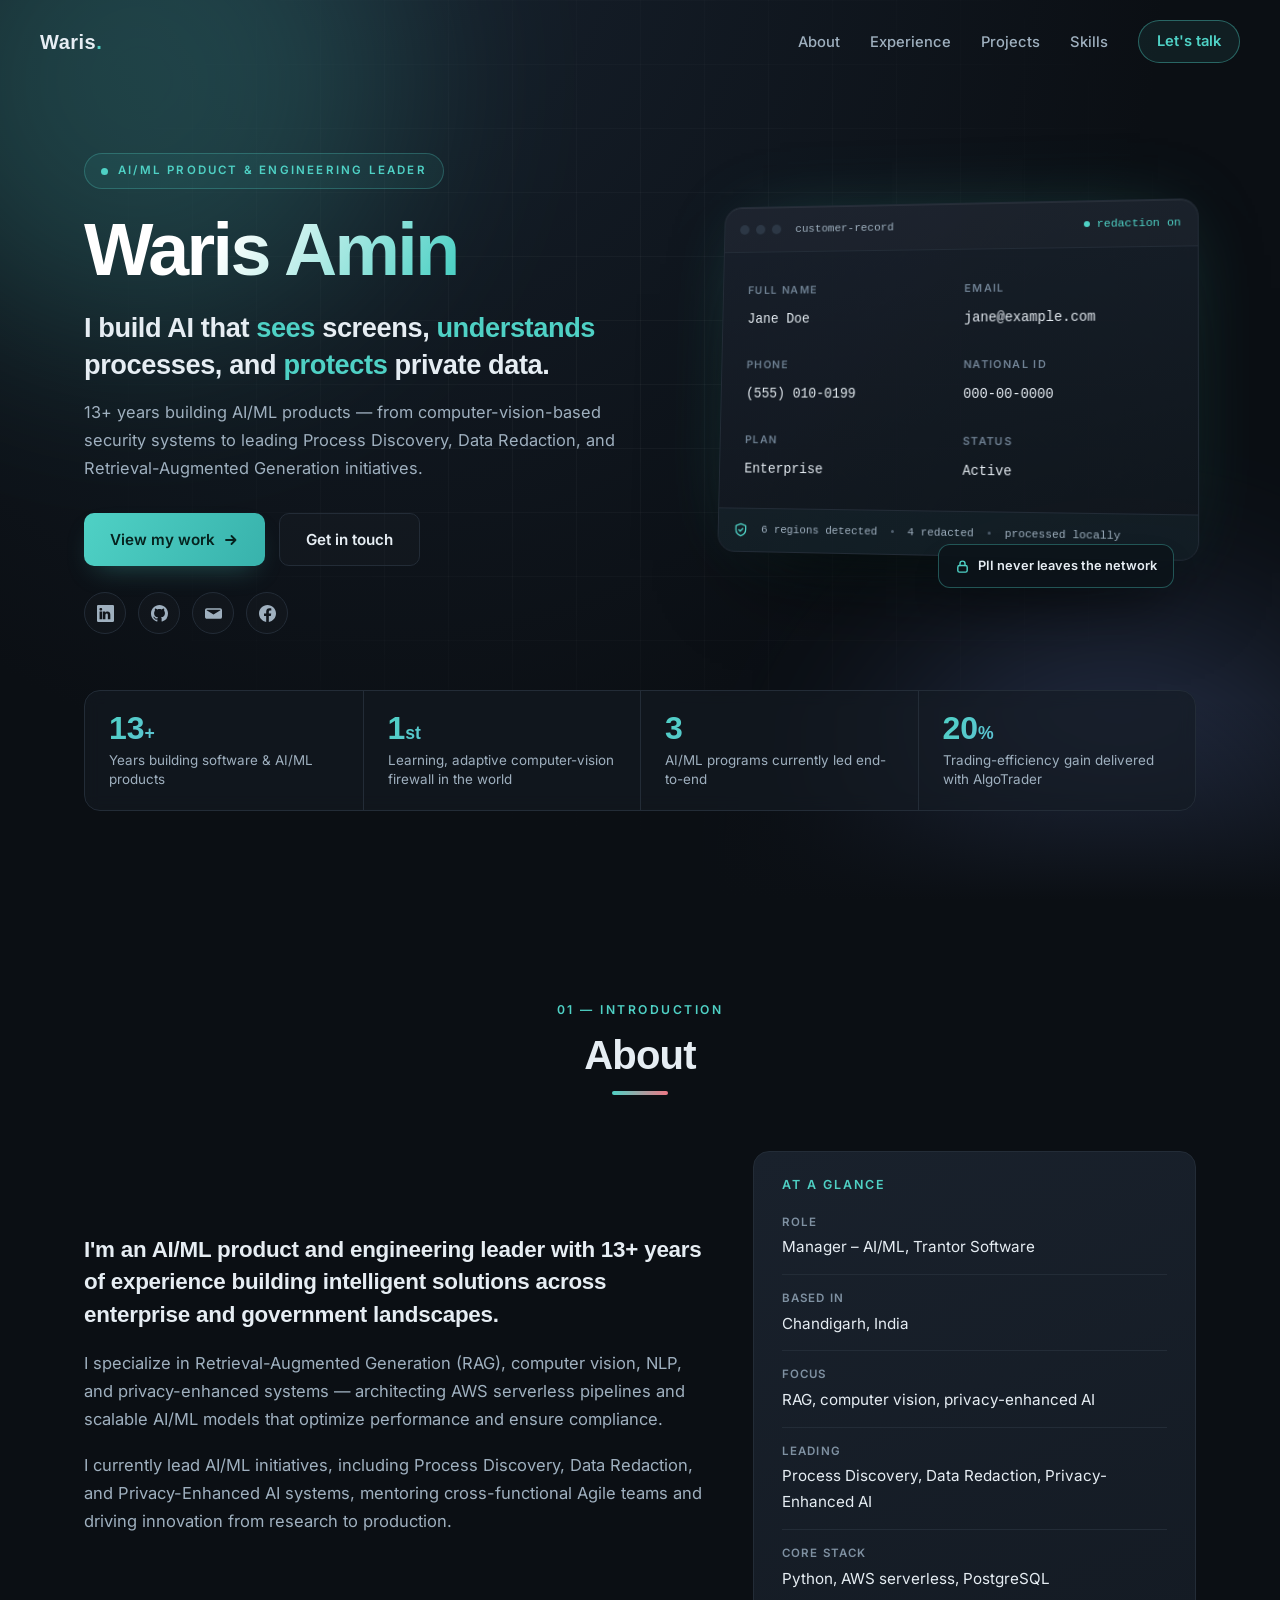
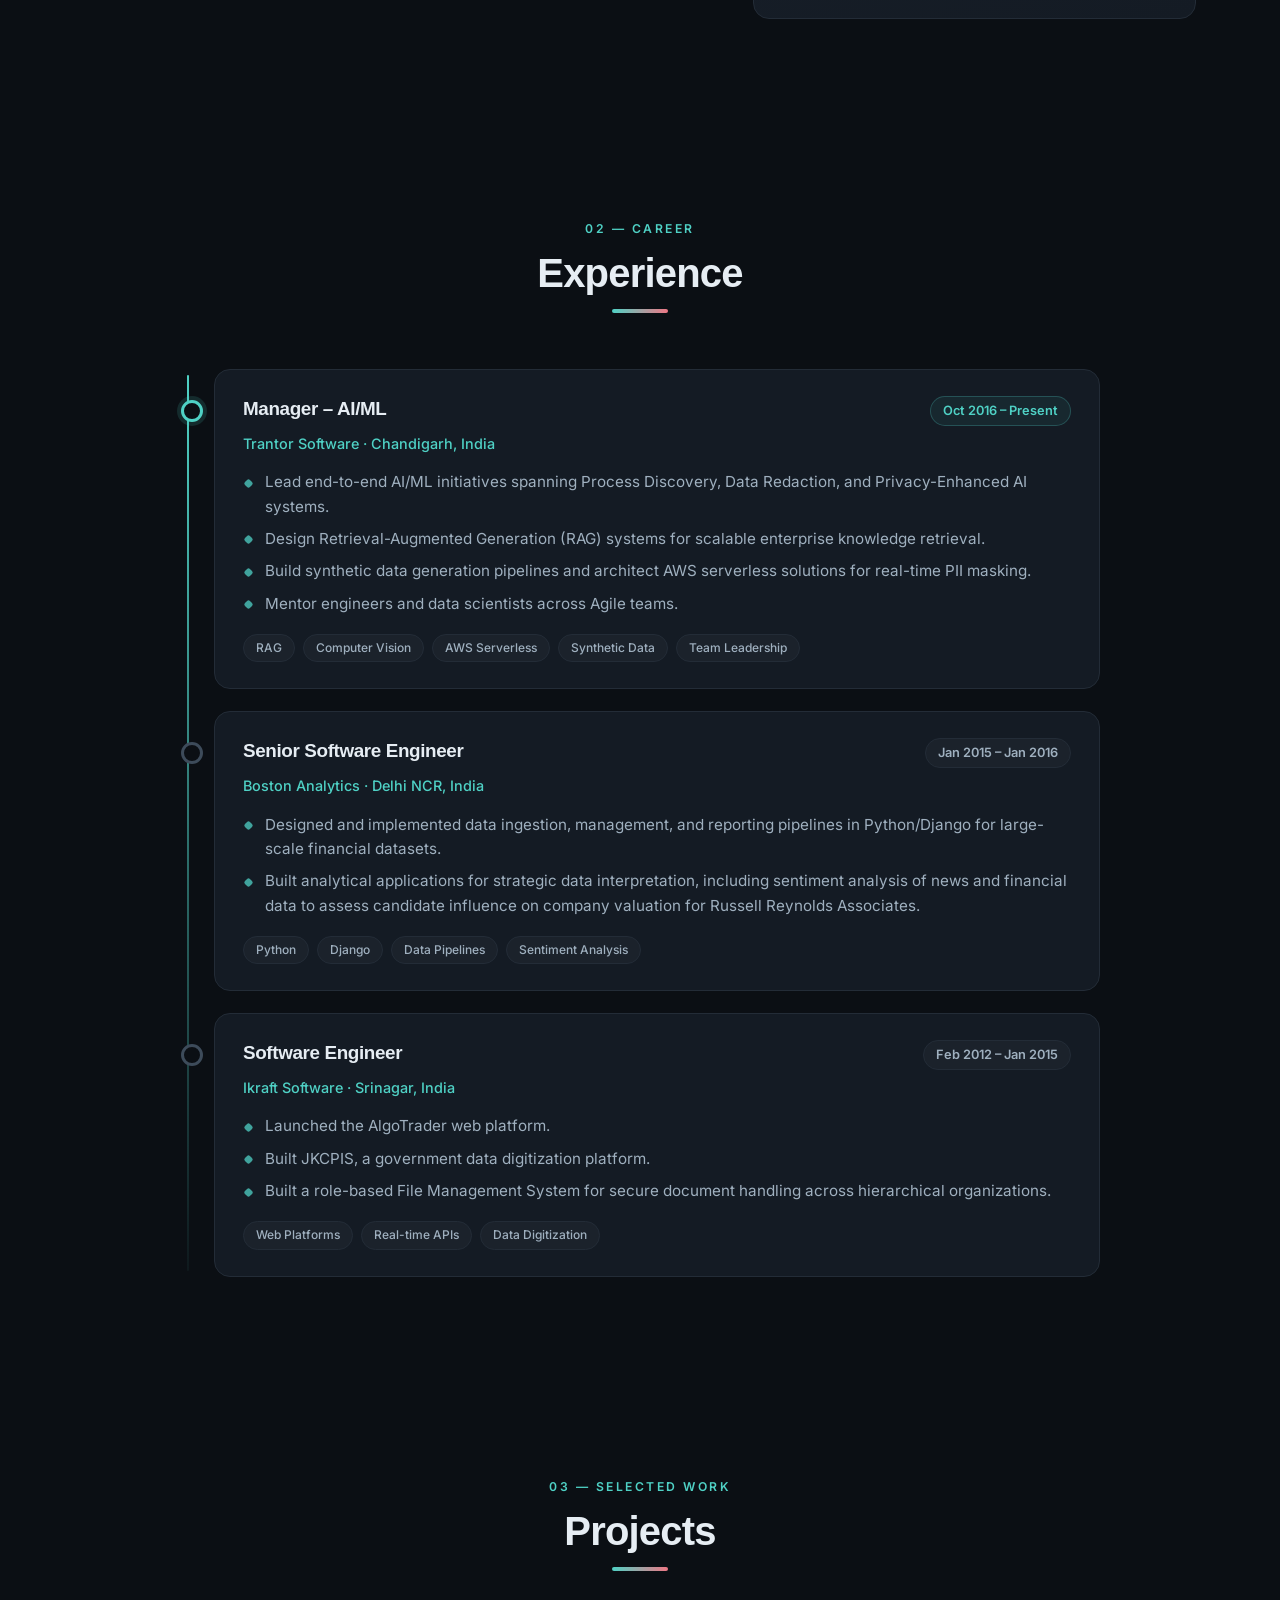
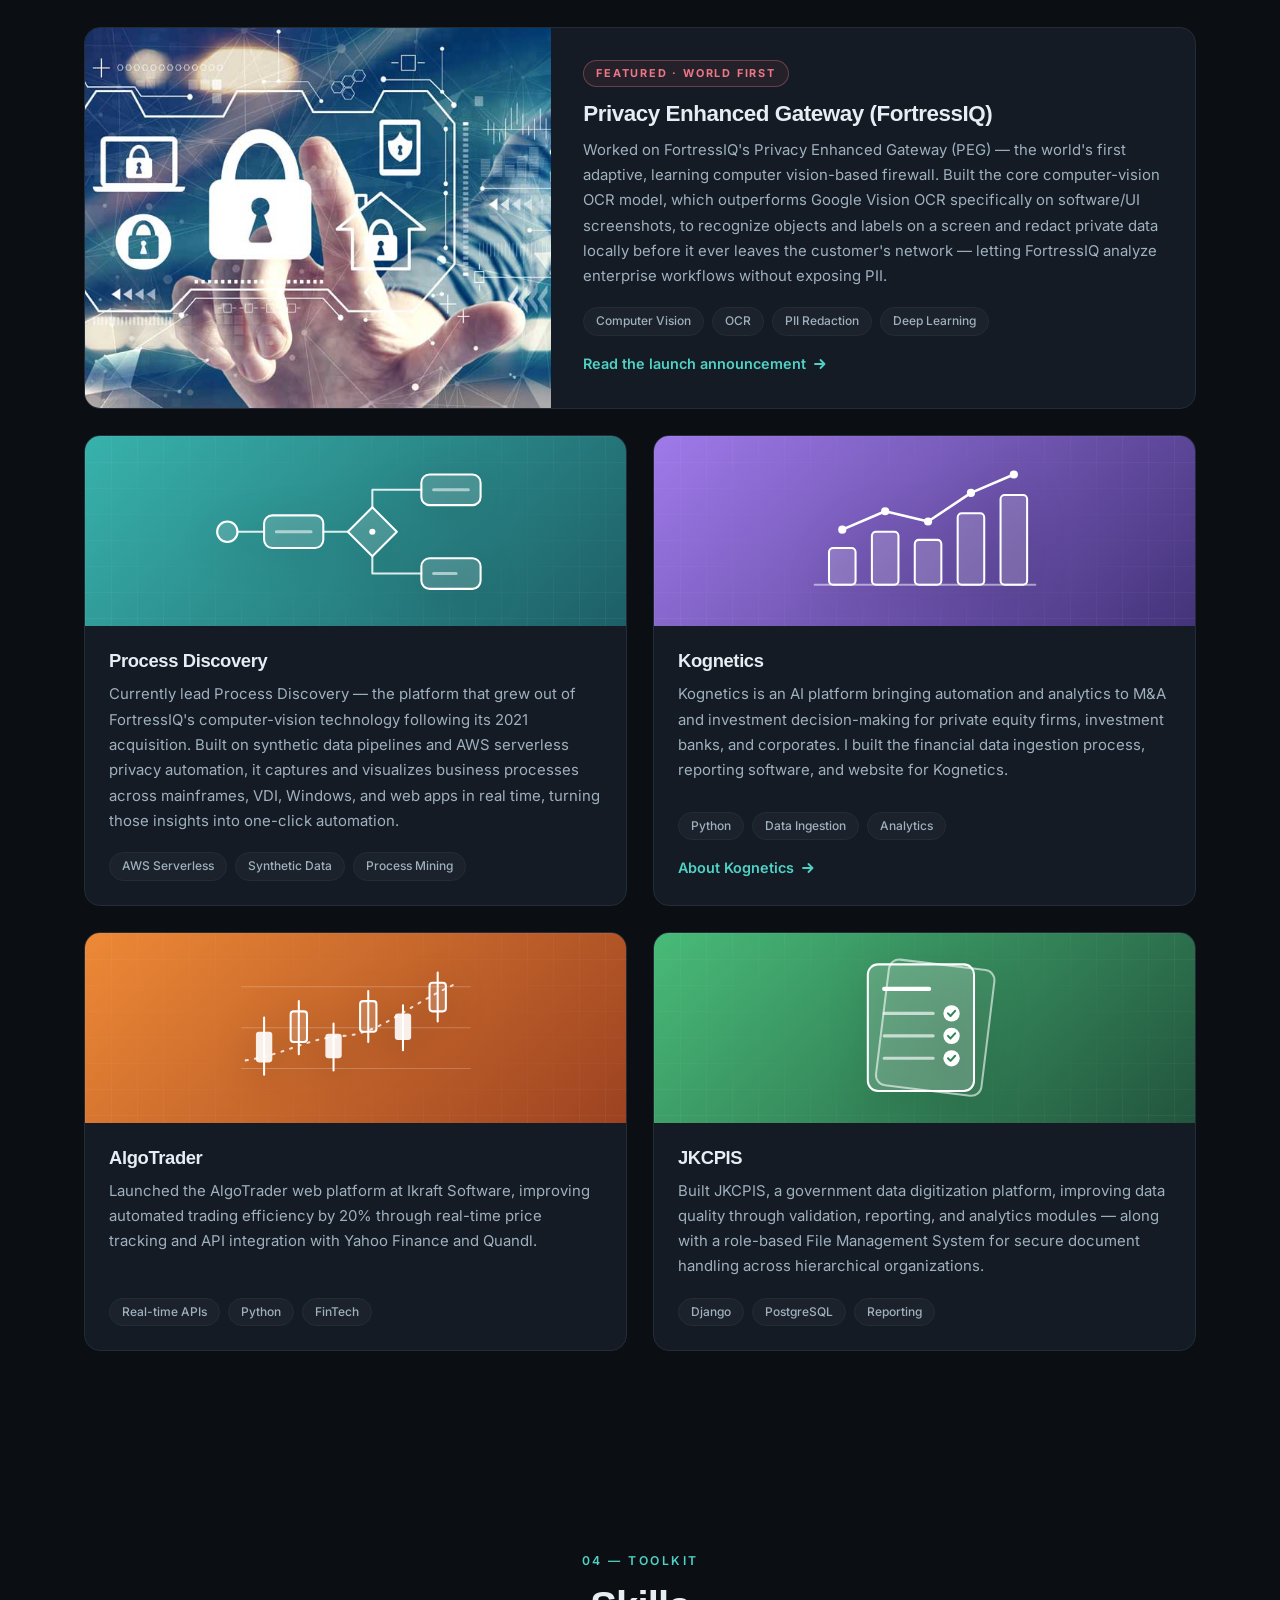
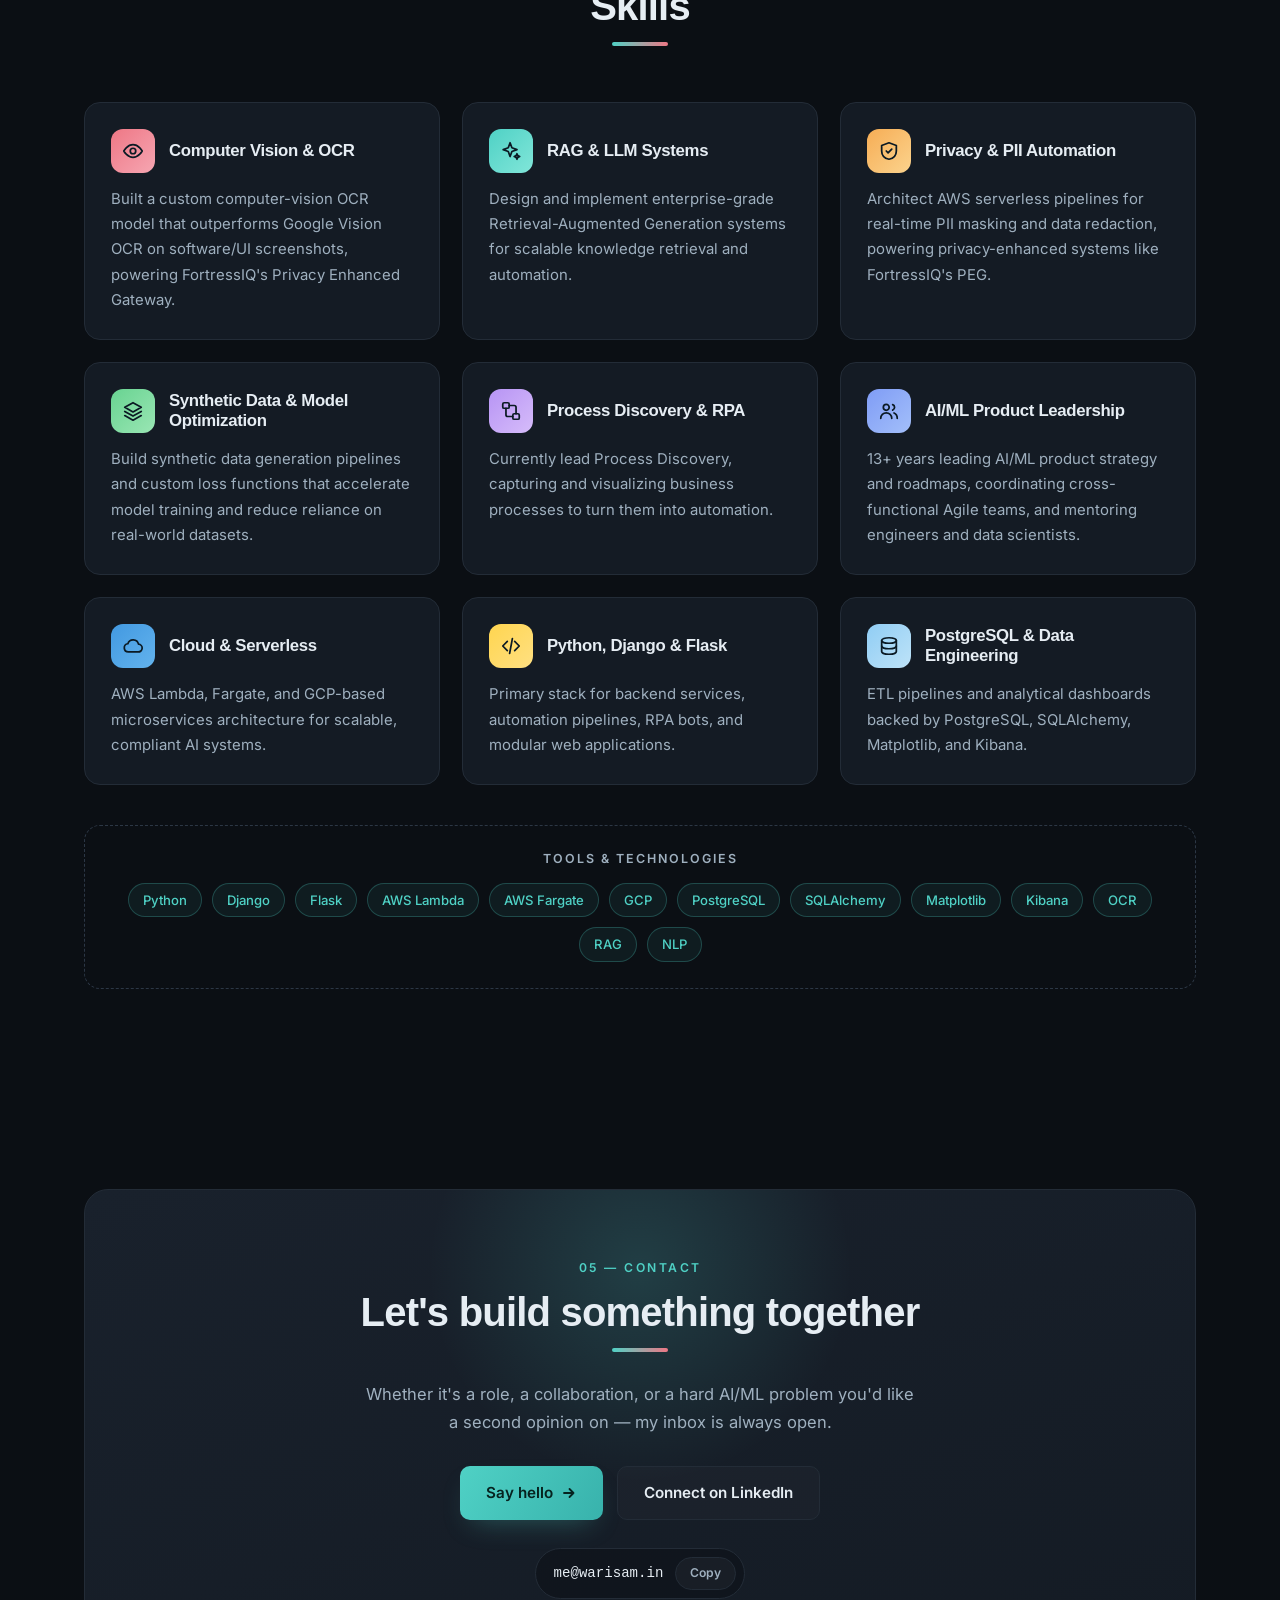
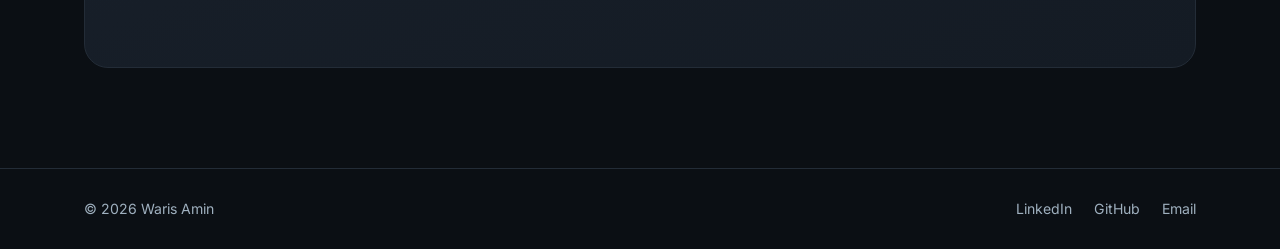
==== commit 4197ea07: "Rework portfolio for sharing: signature hero, illustrated projects, share card Hero - Two-column lay" ====
--- a/index.html
+++ b/index.html
@@ -1,21 +1,57 @@
 <!doctype html>
-<html lang="en-us">
+<html lang="en">
 <head>
 <meta charset="utf-8">
 <meta name="viewport" content="width=device-width,initial-scale=1">
 <title>Waris Amin — AI/ML Product &amp; Engineering Leader</title>
-<meta name="description" content="Waris Amin is an AI/ML product and engineering leader specializing in computer vision, Retrieval-Augmented Generation (RAG), and privacy-enhanced systems.">
+<meta name="description" content="Waris Amin is an AI/ML product and engineering leader with 13+ years of experience in computer vision, Retrieval-Augmented Generation (RAG), and privacy-enhanced AI systems.">
+<meta name="author" content="Waris Amin">
 <meta name="theme-color" content="#0b0f14">
-<meta property="og:type" content="website">
+<link rel="canonical" href="https://warisam.in/">
+
+<meta property="og:type" content="profile">
+<meta property="og:site_name" content="Waris Amin">
 <meta property="og:title" content="Waris Amin — AI/ML Product &amp; Engineering Leader">
-<meta property="og:description" content="13+ years building AI/ML products — computer vision, RAG, and privacy-enhanced systems.">
+<meta property="og:description" content="13+ years building AI that sees screens, understands processes, and protects private data — computer vision, RAG, and privacy-enhanced systems.">
 <meta property="og:url" content="https://warisam.in/">
+<meta property="og:image" content="https://warisam.in/img/og-image.jpg">
+<meta property="og:image:width" content="1200">
+<meta property="og:image:height" content="630">
+<meta property="og:image:alt" content="Waris Amin — AI/ML Product &amp; Engineering Leader">
 <meta name="twitter:card" content="summary_large_image">
-<link rel="icon" href="data:image/svg+xml,<svg xmlns='http://www.w3.org/2000/svg' viewBox='0 0 100 100'><rect width='100' height='100' rx='24' fill='%230b0f14'/><text x='50' y='68' font-size='54' font-family='Georgia,serif' font-weight='700' fill='%234fd1c5' text-anchor='middle'>W</text></svg>">
-<link rel="preconnect" href="https://fonts.googleapis.com">
-<link rel="preconnect" href="https://fonts.gstatic.com" crossorigin>
-<link href="https://fonts.googleapis.com/css2?family=Sora:wght@600;700;800&family=Inter:wght@400;500;600;700&display=swap" rel="stylesheet">
+<meta name="twitter:title" content="Waris Amin — AI/ML Product &amp; Engineering Leader">
+<meta name="twitter:description" content="13+ years building AI that sees screens, understands processes, and protects private data.">
+<meta name="twitter:image" content="https://warisam.in/img/og-image.jpg">
+
+<link rel="icon" type="image/svg+xml" href="img/favicon.svg">
+<link rel="apple-touch-icon" href="img/apple-touch-icon.png">
+<link rel="preload" href="fonts/sora-latin-var.woff2" as="font" type="font/woff2" crossorigin>
+<link rel="preload" href="fonts/inter-latin-var.woff2" as="font" type="font/woff2" crossorigin>
 <link rel="stylesheet" href="css/index.css">
+<script>document.documentElement.classList.add('js');</script>
+<script type="application/ld+json">
+{
+  "@context": "https://schema.org",
+  "@type": "Person",
+  "name": "Waris Amin",
+  "url": "https://warisam.in/",
+  "image": "https://warisam.in/img/og-image.jpg",
+  "jobTitle": "Manager – AI/ML",
+  "description": "AI/ML product and engineering leader specializing in computer vision, Retrieval-Augmented Generation (RAG), and privacy-enhanced systems.",
+  "worksFor": { "@type": "Organization", "name": "Trantor Software" },
+  "address": { "@type": "PostalAddress", "addressLocality": "Chandigarh", "addressCountry": "IN" },
+  "email": "mailto:me@warisam.in",
+  "sameAs": [
+    "https://github.com/warisamin",
+    "https://www.linkedin.com/in/warisamin"
+  ],
+  "knowsAbout": [
+    "Artificial Intelligence", "Machine Learning", "Computer Vision", "Optical Character Recognition",
+    "Retrieval-Augmented Generation", "Data Privacy", "PII Redaction", "Process Discovery",
+    "AWS Serverless", "Python"
+  ]
+}
+</script>
 </head>
 <body>
 
@@ -23,54 +59,125 @@
 
 <div class="scroll-progress" aria-hidden="true"><span></span></div>
 
-<nav id="nav">
-  <a href="#" class="logo">Waris<span>.</span></a>
+<nav id="nav" aria-label="Primary">
+  <a href="#top" class="logo">Waris<span>.</span></a>
   <ul id="nav-links">
     <li><a href="#about">About</a></li>
     <li><a href="#experience">Experience</a></li>
     <li><a href="#projects">Projects</a></li>
     <li><a href="#skills">Skills</a></li>
-    <li><a href="#contact">Contact</a></li>
+    <li><a href="#contact" class="nav-cta">Let's talk</a></li>
   </ul>
   <button class="nav-toggle" id="nav-toggle" aria-label="Toggle navigation" aria-expanded="false" aria-controls="nav-links">
     <span></span><span></span><span></span>
   </button>
 </nav>
 
-<header class="hero">
+<header class="hero" id="top">
   <div class="hero-bg" aria-hidden="true">
     <div class="blob blob-1"></div>
     <div class="blob blob-2"></div>
     <div class="grid-lines"></div>
   </div>
 
-  <div class="hero-inner">
-    <div class="eyebrow"><span class="pulse"></span>AI/ML Product &amp; Engineering Leader</div>
-    <h1>Waris Amin</h1>
-    <p class="subtitle">13+ years building AI/ML products — from computer-vision-based security systems to leading Process Discovery, Data Redaction, and Retrieval-Augmented Generation initiatives.</p>
-
-    <div class="hero-actions">
-      <a class="btn btn-primary" href="#projects">View my work</a>
-      <a class="btn btn-ghost" href="mailto:me@warisam.in">Get in touch</a>
-    </div>
-
-    <div class="socials">
-      <a class="icon-btn" href="https://github.com/warisamin" aria-label="GitHub" target="_blank" rel="noopener">
-        <svg viewBox="0 0 16 16"><path d="M8 0C3.58 0 0 3.58 0 8c0 3.54 2.29 6.53 5.47 7.59.4.07.55-.17.55-.38 0-.19-.01-.82-.01-1.49-2.01.37-2.53-.49-2.69-.94-.09-.23-.48-.94-.82-1.13-.28-.15-.68-.52-.01-.53.63-.01 1.08.58 1.23.82.72 1.21 1.87.87 2.33.66.07-.52.28-.87.51-1.07-1.78-.2-3.64-.89-3.64-3.95 0-.87.31-1.59.82-2.15-.08-.2-.36-1.02.08-2.12 0 0 .67-.21 2.2.82.64-.18 1.32-.27 2-.27.68 0 1.36.09 2 .27 1.53-1.04 2.2-.82 2.2-.82.44 1.1.16 1.92.08 2.12.51.56.82 1.27.82 2.15 0 3.07-1.87 3.75-3.65 3.95.29.25.54.73.54 1.48 0 1.07-.01 1.93-.01 2.2 0 .21.15.46.55.38A8.01 8.01 0 0 0 16 8c0-4.42-3.58-8-8-8Z"/></svg>
-      </a>
-      <a class="icon-btn" href="https://www.linkedin.com/in/warisamin" aria-label="LinkedIn" target="_blank" rel="noopener">
-        <svg viewBox="0 0 16 16"><path d="M0 1.15C0 .52.52 0 1.15 0h13.7C15.48 0 16 .52 16 1.15v13.7c0 .63-.52 1.15-1.15 1.15H1.15C.52 16 0 15.48 0 14.85V1.15ZM4.75 13.4V6.16H2.42v7.24h2.33Zm-1.16-8.23c.81 0 1.32-.54 1.32-1.2-.01-.69-.5-1.2-1.3-1.2-.8 0-1.32.51-1.32 1.2 0 .66.5 1.2 1.29 1.2h.01Zm4.34 8.23V9.36c0-.19.01-.39.07-.53.15-.39.51-.8 1.11-.8.79 0 1.1.6 1.1 1.47v3.9h2.33V9.22c0-2.15-1.15-3.15-2.68-3.15-1.24 0-1.79.68-2.1 1.16h.02v-1h-2.33c.03.66 0 7.17 0 7.17h2.48Z"/></svg>
-      </a>
-      <a class="icon-btn" href="mailto:me@warisam.in" aria-label="Email">
-        <svg viewBox="0 0 16 16"><path d="M1.75 3A1.75 1.75 0 0 0 0 4.75v6.5C0 12.216.784 13 1.75 13h12.5A1.75 1.75 0 0 0 16 11.25v-6.5A1.75 1.75 0 0 0 14.25 3H1.75ZM1.5 4.75a.25.25 0 0 1 .25-.25h12.5a.25.25 0 0 1 .25.25v.263l-6.5 3.965-6.5-3.965V4.75Zm0 1.762v4.738a.25.25 0 0 0 .25.25h12.5a.25.25 0 0 0 .25-.25V6.512l-6.24 3.808a.75.75 0 0 1-.77 0L1.5 6.512Z"/></svg>
-      </a>
-      <a class="icon-btn" href="https://www.facebook.com/warisaminmir/" aria-label="Facebook" target="_blank" rel="noopener">
-        <svg viewBox="0 0 16 16"><path d="M16 8.05C16 3.6 12.42 0 8 0S0 3.6 0 8.05c0 4.02 2.93 7.35 6.75 7.95v-5.62H4.72V8.05h2.03V6.28c0-2.02 1.2-3.14 3.03-3.14.88 0 1.8.16 1.8.16v1.98h-1.01c-1 0-1.31.62-1.31 1.26v1.51h2.23l-.36 2.33H9.26v5.62C13.07 15.4 16 12.07 16 8.05Z"/></svg>
-      </a>
+  <div class="container hero-grid">
+    <div class="hero-copy">
+      <div class="eyebrow"><span class="pulse"></span>AI/ML Product &amp; Engineering Leader</div>
+      <h1>Waris Amin</h1>
+      <p class="tagline">I build AI that <em>sees</em> screens, <em>understands</em> processes, and <em>protects</em> private data.</p>
+      <p class="subtitle">13+ years building AI/ML products — from computer-vision-based security systems to leading Process Discovery, Data Redaction, and Retrieval-Augmented Generation initiatives.</p>
+
+      <p class="print-only">me@warisam.in &middot; linkedin.com/in/warisamin &middot; github.com/warisamin &middot; warisam.in</p>
+
+      <div class="hero-actions">
+        <a class="btn btn-primary" href="#projects">View my work
+          <svg class="arrow" viewBox="0 0 16 16" aria-hidden="true"><path d="M3 8h9.5M8.5 4 12.5 8l-4 4"/></svg>
+        </a>
+        <a class="btn btn-ghost" href="#contact">Get in touch</a>
+      </div>
+
+      <div class="socials">
+        <a class="icon-btn" href="https://www.linkedin.com/in/warisamin" aria-label="LinkedIn" target="_blank" rel="noopener">
+          <svg viewBox="0 0 16 16"><path d="M0 1.15C0 .52.52 0 1.15 0h13.7C15.48 0 16 .52 16 1.15v13.7c0 .63-.52 1.15-1.15 1.15H1.15C.52 16 0 15.48 0 14.85V1.15ZM4.75 13.4V6.16H2.42v7.24h2.33Zm-1.16-8.23c.81 0 1.32-.54 1.32-1.2-.01-.69-.5-1.2-1.3-1.2-.8 0-1.32.51-1.32 1.2 0 .66.5 1.2 1.29 1.2h.01Zm4.34 8.23V9.36c0-.19.01-.39.07-.53.15-.39.51-.8 1.11-.8.79 0 1.1.6 1.1 1.47v3.9h2.33V9.22c0-2.15-1.15-3.15-2.68-3.15-1.24 0-1.79.68-2.1 1.16h.02v-1h-2.33c.03.66 0 7.17 0 7.17h2.48Z"/></svg>
+        </a>
+        <a class="icon-btn" href="https://github.com/warisamin" aria-label="GitHub" target="_blank" rel="noopener">
+          <svg viewBox="0 0 16 16"><path d="M8 0C3.58 0 0 3.58 0 8c0 3.54 2.29 6.53 5.47 7.59.4.07.55-.17.55-.38 0-.19-.01-.82-.01-1.49-2.01.37-2.53-.49-2.69-.94-.09-.23-.48-.94-.82-1.13-.28-.15-.68-.52-.01-.53.63-.01 1.08.58 1.23.82.72 1.21 1.87.87 2.33.66.07-.52.28-.87.51-1.07-1.78-.2-3.64-.89-3.64-3.95 0-.87.31-1.59.82-2.15-.08-.2-.36-1.02.08-2.12 0 0 .67-.21 2.2.82.64-.18 1.32-.27 2-.27.68 0 1.36.09 2 .27 1.53-1.04 2.2-.82 2.2-.82.44 1.1.16 1.92.08 2.12.51.56.82 1.27.82 2.15 0 3.07-1.87 3.75-3.65 3.95.29.25.54.73.54 1.48 0 1.07-.01 1.93-.01 2.2 0 .21.15.46.55.38A8.01 8.01 0 0 0 16 8c0-4.42-3.58-8-8-8Z"/></svg>
+        </a>
+        <a class="icon-btn" href="mailto:me@warisam.in" aria-label="Email">
+          <svg viewBox="0 0 16 16"><path d="M1.75 3A1.75 1.75 0 0 0 0 4.75v6.5C0 12.216.784 13 1.75 13h12.5A1.75 1.75 0 0 0 16 11.25v-6.5A1.75 1.75 0 0 0 14.25 3H1.75ZM1.5 4.75a.25.25 0 0 1 .25-.25h12.5a.25.25 0 0 1 .25.25v.263l-6.5 3.965-6.5-3.965V4.75Zm0 1.762v4.738a.25.25 0 0 0 .25.25h12.5a.25.25 0 0 0 .25-.25V6.512l-6.24 3.808a.75.75 0 0 1-.77 0L1.5 6.512Z"/></svg>
+        </a>
+        <a class="icon-btn" href="https://www.facebook.com/warisaminmir/" aria-label="Facebook" target="_blank" rel="noopener">
+          <svg viewBox="0 0 16 16"><path d="M16 8.05C16 3.6 12.42 0 8 0S0 3.6 0 8.05c0 4.02 2.93 7.35 6.75 7.95v-5.62H4.72V8.05h2.03V6.28c0-2.02 1.2-3.14 3.03-3.14.88 0 1.8.16 1.8.16v1.98h-1.01c-1 0-1.31.62-1.31 1.26v1.51h2.23l-.36 2.33H9.26v5.62C13.07 15.4 16 12.07 16 8.05Z"/></svg>
+        </a>
+      </div>
+    </div>
+
+    <div class="hero-visual" role="img" aria-label="Illustration: a computer-vision model scans an application screen, detects each text field, and redacts the personal data before it leaves the device.">
+      <div class="screen" aria-hidden="true">
+        <div class="screen-bar">
+          <i></i><i></i><i></i>
+          <span class="screen-title">customer-record</span>
+          <span class="screen-status"><b></b>redaction on</span>
+        </div>
+        <div class="screen-body">
+          <div class="scanline"></div>
+          <div class="field" style="--d:0s">
+            <span class="k">Full name</span>
+            <span class="v">Jane Doe<span class="box"><b>NAME 0.99</b></span><span class="bar"></span></span>
+          </div>
+          <div class="field" style="--d:0s">
+            <span class="k">Email</span>
+            <span class="v">jane@example.com<span class="box"><b>EMAIL 0.99</b></span><span class="bar"></span></span>
+          </div>
+          <div class="field" style="--d:.7s">
+            <span class="k">Phone</span>
+            <span class="v">(555) 010-0199<span class="box"><b>PHONE 0.98</b></span><span class="bar"></span></span>
+          </div>
+          <div class="field" style="--d:.7s">
+            <span class="k">National ID</span>
+            <span class="v">000-00-0000<span class="box"><b>ID 0.99</b></span><span class="bar"></span></span>
+          </div>
+          <div class="field" style="--d:1.4s">
+            <span class="k">Plan</span>
+            <span class="v">Enterprise<span class="box neutral"><b>TEXT</b></span></span>
+          </div>
+          <div class="field" style="--d:1.4s">
+            <span class="k">Status</span>
+            <span class="v">Active<span class="box neutral"><b>TEXT</b></span></span>
+          </div>
+        </div>
+        <div class="screen-foot">
+          <svg viewBox="0 0 16 16"><path d="M8 1.5 13.5 3.6v4c0 3.1-2.2 5.6-5.5 6.9-3.3-1.3-5.5-3.8-5.5-6.9v-4L8 1.5Z"/><path d="m5.8 8 1.6 1.6 2.9-3"/></svg>
+          <span>6 regions detected</span><span>4 redacted</span><span>processed locally</span>
+        </div>
+      </div>
+      <div class="float-chip" aria-hidden="true">
+        <svg viewBox="0 0 16 16"><rect x="3" y="7" width="10" height="7" rx="1.8"/><path d="M5.3 7V5a2.7 2.7 0 0 1 5.4 0v2"/></svg>
+        PII never leaves the network
+      </div>
     </div>
   </div>
 
-  <a class="scroll-cue" href="#about" aria-label="Scroll to about"><span></span></a>
+  <div class="container">
+    <dl class="impact">
+      <div>
+        <dt>13<span>+</span></dt>
+        <dd>Years building software &amp; AI/ML products</dd>
+      </div>
+      <div>
+        <dt>1<span>st</span></dt>
+        <dd>Learning, adaptive computer-vision firewall in the world</dd>
+      </div>
+      <div>
+        <dt>3</dt>
+        <dd>AI/ML programs currently led end-to-end</dd>
+      </div>
+      <div>
+        <dt>20<span>%</span></dt>
+        <dd>Trading-efficiency gain delivered with AlgoTrader</dd>
+      </div>
+    </dl>
+  </div>
 </header>
 
 <main>
@@ -83,41 +190,31 @@
     </div>
     <div class="about-grid">
       <div class="about-copy reveal">
+        <p class="lead">
+          I'm an AI/ML product and engineering leader with 13+ years of experience building
+          intelligent solutions across enterprise and government landscapes.
+        </p>
         <p>
-          I'm an AI/ML product and engineering leader with 13+ years of experience building
-          intelligent solutions across enterprise and government landscapes. I specialize in
-          Retrieval-Augmented Generation (RAG), computer vision, NLP, and privacy-enhanced
-          systems — architecting AWS serverless pipelines and scalable AI/ML models that optimize
-          performance and ensure compliance.
+          I specialize in Retrieval-Augmented Generation (RAG), computer vision, NLP, and
+          privacy-enhanced systems — architecting AWS serverless pipelines and scalable AI/ML
+          models that optimize performance and ensure compliance.
         </p>
         <p>
           I currently lead AI/ML initiatives, including Process Discovery, Data Redaction, and
           Privacy-Enhanced AI systems, mentoring cross-functional Agile teams and driving
           innovation from research to production.
         </p>
-        <ul class="tag-list">
-          <li>Computer Vision</li>
-          <li>RAG &amp; LLMs</li>
-          <li>Privacy Engineering</li>
-          <li>AWS Serverless</li>
-          <li>Python</li>
-          <li>Team Leadership</li>
-        </ul>
-      </div>
-      <div class="about-stats reveal">
-        <div class="stat">
-          <div class="stat-num">13<span>+</span></div>
-          <div class="stat-label">Years building software &amp; AI/ML</div>
-        </div>
-        <div class="stat">
-          <div class="stat-num">1<span>st</span></div>
-          <div class="stat-label">Learning, adaptive CV-based firewall shipped</div>
-        </div>
-        <div class="stat">
-          <div class="stat-num">3</div>
-          <div class="stat-label">AI/ML programs currently led end-to-end</div>
-        </div>
-      </div>
+      </div>
+      <aside class="glance reveal" aria-label="At a glance">
+        <h3>At a glance</h3>
+        <dl>
+          <div><dt>Role</dt><dd>Manager &ndash; AI/ML, Trantor Software</dd></div>
+          <div><dt>Based in</dt><dd>Chandigarh, India</dd></div>
+          <div><dt>Focus</dt><dd>RAG, computer vision, privacy-enhanced AI</dd></div>
+          <div><dt>Leading</dt><dd>Process Discovery, Data Redaction, Privacy-Enhanced AI</dd></div>
+          <div><dt>Core stack</dt><dd>Python, AWS serverless, PostgreSQL</dd></div>
+        </dl>
+      </aside>
     </div>
   </section>
 
@@ -127,30 +224,51 @@
       <h2 class="section-title">Experience</h2>
     </div>
     <div class="timeline">
-      <div class="experience-item reveal">
+      <article class="experience-item current reveal">
         <div class="experience-head">
           <h3>Manager &ndash; AI/ML</h3>
           <span class="experience-dates">Oct 2016 &ndash; Present</span>
         </div>
         <div class="experience-org">Trantor Software &middot; Chandigarh, India</div>
-        <p>Leading end-to-end AI/ML initiatives spanning Process Discovery, Data Redaction, and Privacy-Enhanced AI systems. Designing Retrieval-Augmented Generation (RAG) systems for scalable enterprise knowledge retrieval, building synthetic data generation pipelines, and architecting AWS serverless solutions for real-time PII masking. Mentor engineers and data scientists across Agile teams.</p>
-      </div>
-      <div class="experience-item reveal">
+        <ul class="bullets">
+          <li>Lead end-to-end AI/ML initiatives spanning Process Discovery, Data Redaction, and Privacy-Enhanced AI systems.</li>
+          <li>Design Retrieval-Augmented Generation (RAG) systems for scalable enterprise knowledge retrieval.</li>
+          <li>Build synthetic data generation pipelines and architect AWS serverless solutions for real-time PII masking.</li>
+          <li>Mentor engineers and data scientists across Agile teams.</li>
+        </ul>
+        <ul class="tag-list small">
+          <li>RAG</li><li>Computer Vision</li><li>AWS Serverless</li><li>Synthetic Data</li><li>Team Leadership</li>
+        </ul>
+      </article>
+      <article class="experience-item reveal">
         <div class="experience-head">
           <h3>Senior Software Engineer</h3>
           <span class="experience-dates">Jan 2015 &ndash; Jan 2016</span>
         </div>
         <div class="experience-org">Boston Analytics &middot; Delhi NCR, India</div>
-        <p>Designed and implemented data ingestion, management, and reporting pipelines in Python/Django for large-scale financial datasets. Built analytical applications for strategic data interpretation, including sentiment analysis of news and financial data to assess candidate influence on company valuation for Russell Reynolds Associates.</p>
-      </div>
-      <div class="experience-item reveal">
+        <ul class="bullets">
+          <li>Designed and implemented data ingestion, management, and reporting pipelines in Python/Django for large-scale financial datasets.</li>
+          <li>Built analytical applications for strategic data interpretation, including sentiment analysis of news and financial data to assess candidate influence on company valuation for Russell Reynolds Associates.</li>
+        </ul>
+        <ul class="tag-list small">
+          <li>Python</li><li>Django</li><li>Data Pipelines</li><li>Sentiment Analysis</li>
+        </ul>
+      </article>
+      <article class="experience-item reveal">
         <div class="experience-head">
           <h3>Software Engineer</h3>
           <span class="experience-dates">Feb 2012 &ndash; Jan 2015</span>
         </div>
         <div class="experience-org">Ikraft Software &middot; Srinagar, India</div>
-        <p>Launched the AlgoTrader web platform and built JKCPIS, a government data digitization platform, plus a role-based File Management System for secure document handling across hierarchical organizations.</p>
-      </div>
+        <ul class="bullets">
+          <li>Launched the AlgoTrader web platform.</li>
+          <li>Built JKCPIS, a government data digitization platform.</li>
+          <li>Built a role-based File Management System for secure document handling across hierarchical organizations.</li>
+        </ul>
+        <ul class="tag-list small">
+          <li>Web Platforms</li><li>Real-time APIs</li><li>Data Digitization</li>
+        </ul>
+      </article>
     </div>
   </section>
 
@@ -162,10 +280,10 @@
     <div class="projects-grid">
       <article class="project-card featured reveal">
         <div class="project-image">
-          <img src="Firewall.jpg" alt="Privacy Enhanced Gateway project" loading="lazy">
+          <img src="Firewall.jpg" alt="A hand touching a glowing padlock on a digital security interface" width="1200" height="510" loading="lazy">
         </div>
         <div class="project-body">
-          <div class="project-flag">Featured</div>
+          <div class="project-flag">Featured &middot; World first</div>
           <h3>Privacy Enhanced Gateway (FortressIQ)</h3>
           <p>Worked on FortressIQ's Privacy Enhanced Gateway (PEG) — the world's first adaptive, learning computer vision-based firewall. Built the core computer-vision OCR model, which outperforms Google Vision OCR specifically on software/UI screenshots, to recognize objects and labels on a screen and redact private data locally before it ever leaves the customer's network — letting FortressIQ analyze enterprise workflows without exposing PII.</p>
           <ul class="tag-list small">
@@ -174,12 +292,26 @@
             <li>PII Redaction</li>
             <li>Deep Learning</li>
           </ul>
-          <a class="project-link" href="https://www.automationanywhere.com/company/press-room/fortressiq-launches-worlds-first-learning-and-adaptive-computer-vision-based-firewall" target="_blank" rel="noopener">Read the launch announcement <span aria-hidden="true">&rarr;</span></a>
-        </div>
-      </article>
+          <a class="project-link" href="https://www.automationanywhere.com/company/press-room/fortressiq-launches-worlds-first-learning-and-adaptive-computer-vision-based-firewall" target="_blank" rel="noopener">Read the launch announcement
+            <svg class="arrow" viewBox="0 0 16 16" aria-hidden="true"><path d="M3 8h9.5M8.5 4 12.5 8l-4 4"/></svg>
+          </a>
+        </div>
+      </article>
+
       <article class="project-card reveal">
         <div class="project-image icon-tile">
-          <span>PD</span>
+          <svg viewBox="0 0 320 160" fill="none" stroke="#fff" stroke-width="2" stroke-linecap="round" stroke-linejoin="round" aria-hidden="true">
+            <g fill="rgba(255,255,255,.16)">
+              <circle cx="34" cy="80" r="10"/>
+              <rect x="70" y="64" width="58" height="32" rx="8"/>
+              <path d="M176 56l24 24-24 24-24-24z"/>
+              <rect x="224" y="24" width="58" height="30" rx="8"/>
+              <rect x="224" y="106" width="58" height="30" rx="8"/>
+            </g>
+            <path d="M44 80h26M128 80h24M176 56V39h48M176 104v17h48" opacity=".85"/>
+            <path d="M82 80h34M236 39h34M236 121h22" stroke-width="3" opacity=".55"/>
+            <circle cx="176" cy="80" r="3" fill="#fff" stroke="none"/>
+          </svg>
         </div>
         <div class="project-body">
           <h3>Process Discovery</h3>
@@ -191,9 +323,23 @@
           </ul>
         </div>
       </article>
+
       <article class="project-card reveal">
         <div class="project-image icon-tile kognetics">
-          <span>K</span>
+          <svg viewBox="0 0 320 160" fill="none" stroke="#fff" stroke-width="2" stroke-linecap="round" stroke-linejoin="round" aria-hidden="true">
+            <path d="M52 132h216" opacity=".5"/>
+            <g fill="rgba(255,255,255,.18)">
+              <rect x="66" y="96" width="26" height="36" rx="4"/>
+              <rect x="108" y="80" width="26" height="52" rx="4"/>
+              <rect x="150" y="88" width="26" height="44" rx="4"/>
+              <rect x="192" y="62" width="26" height="70" rx="4"/>
+              <rect x="234" y="44" width="26" height="88" rx="4"/>
+            </g>
+            <path d="M79 78l42-18 42 10 42-28 42-18" stroke-width="2.5"/>
+            <g fill="#fff" stroke="none">
+              <circle cx="79" cy="78" r="4"/><circle cx="121" cy="60" r="4"/><circle cx="163" cy="70" r="4"/><circle cx="205" cy="42" r="4"/><circle cx="247" cy="24" r="4"/>
+            </g>
+          </svg>
         </div>
         <div class="project-body">
           <h3>Kognetics</h3>
@@ -203,12 +349,31 @@
             <li>Data Ingestion</li>
             <li>Analytics</li>
           </ul>
-          <a class="project-link" href="https://www.linkedin.com/company/kognetics-inc" target="_blank" rel="noopener">About Kognetics <span aria-hidden="true">&rarr;</span></a>
-        </div>
-      </article>
+          <a class="project-link" href="https://www.linkedin.com/company/kognetics-inc" target="_blank" rel="noopener">About Kognetics
+            <svg class="arrow" viewBox="0 0 16 16" aria-hidden="true"><path d="M3 8h9.5M8.5 4 12.5 8l-4 4"/></svg>
+          </a>
+        </div>
+      </article>
+
       <article class="project-card reveal">
         <div class="project-image icon-tile algotrader">
-          <span>A</span>
+          <svg viewBox="0 0 320 160" fill="none" stroke="#fff" stroke-width="2" stroke-linecap="round" stroke-linejoin="round" aria-hidden="true">
+            <path d="M48 40h224M48 80h224M48 120h224" opacity=".22" stroke-width="1"/>
+            <g>
+              <path d="M70 70v56M104 54v52M138 76v46M172 44v50M206 58v44M240 26v48"/>
+            </g>
+            <g fill="rgba(255,255,255,.9)" stroke="none">
+              <rect x="62" y="84" width="16" height="30" rx="3"/>
+              <rect x="130" y="86" width="16" height="24" rx="3"/>
+              <rect x="198" y="66" width="16" height="26" rx="3"/>
+            </g>
+            <g fill="rgba(255,255,255,.18)">
+              <rect x="96" y="64" width="16" height="30" rx="3"/>
+              <rect x="164" y="54" width="16" height="30" rx="3"/>
+              <rect x="232" y="36" width="16" height="28" rx="3"/>
+            </g>
+            <path d="M52 112c40-6 60-22 96-24s62-30 112-52" stroke-dasharray="2 7" opacity=".8"/>
+          </svg>
         </div>
         <div class="project-body">
           <h3>AlgoTrader</h3>
@@ -220,9 +385,21 @@
           </ul>
         </div>
       </article>
+
       <article class="project-card reveal">
         <div class="project-image icon-tile jkcpis">
-          <span>J</span>
+          <svg viewBox="0 0 320 160" fill="none" stroke="#fff" stroke-width="2" stroke-linecap="round" stroke-linejoin="round" aria-hidden="true">
+            <rect x="118" y="18" width="104" height="124" rx="10" fill="rgba(255,255,255,.1)" opacity=".6" transform="rotate(7 170 80)"/>
+            <rect x="104" y="18" width="104" height="124" rx="10" fill="rgba(255,255,255,.18)"/>
+            <path d="M120 42h44" stroke-width="4"/>
+            <path d="M120 66h48M120 88h48M120 110h48" opacity=".65" stroke-width="3"/>
+            <g fill="#fff" stroke="none">
+              <circle cx="186" cy="66" r="8"/><circle cx="186" cy="88" r="8"/><circle cx="186" cy="110" r="8"/>
+            </g>
+            <g stroke="#2f855a" stroke-width="2">
+              <path d="m182.5 66 2.5 2.5 4.5-5M182.5 88l2.5 2.5 4.5-5M182.5 110l2.5 2.5 4.5-5"/>
+            </g>
+          </svg>
         </div>
         <div class="project-body">
           <h3>JKCPIS</h3>
@@ -245,76 +422,93 @@
     <div class="skills-grid">
       <div class="skill-card reveal">
         <div class="skill-head">
-          <div class="badge cv">CV</div>
+          <div class="badge cv"><svg viewBox="0 0 24 24" aria-hidden="true"><path d="M2 12s3.6-7 10-7 10 7 10 7-3.6 7-10 7S2 12 2 12Z"/><circle cx="12" cy="12" r="3"/></svg></div>
           <h3>Computer Vision &amp; OCR</h3>
         </div>
         <p>Built a custom computer-vision OCR model that outperforms Google Vision OCR on software/UI screenshots, powering FortressIQ's Privacy Enhanced Gateway.</p>
       </div>
       <div class="skill-card reveal">
         <div class="skill-head">
-          <div class="badge ai">AI</div>
+          <div class="badge ai"><svg viewBox="0 0 24 24" aria-hidden="true"><path d="m11 3 2 5.5 5.5 2-5.5 2L11 18l-2-5.5-5.5-2 5.5-2L11 3Z"/><path d="m18.5 15 .9 2.1 2.1.9-2.1.9-.9 2.1-.9-2.1-2.1-.9 2.1-.9.9-2.1Z"/></svg></div>
           <h3>RAG &amp; LLM Systems</h3>
         </div>
         <p>Design and implement enterprise-grade Retrieval-Augmented Generation systems for scalable knowledge retrieval and automation.</p>
       </div>
       <div class="skill-card reveal">
         <div class="skill-head">
-          <div class="badge dp">DP</div>
+          <div class="badge dp"><svg viewBox="0 0 24 24" aria-hidden="true"><path d="m12 3 8 3v6c0 4.5-3.2 8-8 9-4.8-1-8-4.5-8-9V6l8-3Z"/><path d="m9 12 2 2 4-4"/></svg></div>
           <h3>Privacy &amp; PII Automation</h3>
         </div>
         <p>Architect AWS serverless pipelines for real-time PII masking and data redaction, powering privacy-enhanced systems like FortressIQ's PEG.</p>
       </div>
       <div class="skill-card reveal">
         <div class="skill-head">
-          <div class="badge sd">SD</div>
+          <div class="badge sd"><svg viewBox="0 0 24 24" aria-hidden="true"><path d="m12 3 9 5-9 5-9-5 9-5Z"/><path d="m3 12.5 9 5 9-5"/><path d="m3 17 9 5 9-5"/></svg></div>
           <h3>Synthetic Data &amp; Model Optimization</h3>
         </div>
         <p>Build synthetic data generation pipelines and custom loss functions that accelerate model training and reduce reliance on real-world datasets.</p>
       </div>
       <div class="skill-card reveal">
         <div class="skill-head">
-          <div class="badge pd">PD</div>
+          <div class="badge pd"><svg viewBox="0 0 24 24" aria-hidden="true"><rect x="3" y="3" width="7" height="6" rx="1.5"/><rect x="14" y="15" width="7" height="6" rx="1.5"/><path d="M10 6h5.5a2 2 0 0 1 2 2v7"/><path d="M6.5 9v7a2 2 0 0 0 2 2H14"/></svg></div>
           <h3>Process Discovery &amp; RPA</h3>
         </div>
         <p>Currently lead Process Discovery, capturing and visualizing business processes to turn them into automation.</p>
       </div>
       <div class="skill-card reveal">
         <div class="skill-head">
-          <div class="badge pm">PM</div>
+          <div class="badge pm"><svg viewBox="0 0 24 24" aria-hidden="true"><circle cx="9" cy="8" r="3.2"/><path d="M3 20c0-3.3 2.7-6 6-6s6 2.7 6 6"/><path d="M16 5a3.2 3.2 0 0 1 0 6"/><path d="M17.5 14.2c2 .8 3.5 2.9 3.5 5.8"/></svg></div>
           <h3>AI/ML Product Leadership</h3>
         </div>
         <p>13+ years leading AI/ML product strategy and roadmaps, coordinating cross-functional Agile teams, and mentoring engineers and data scientists.</p>
       </div>
       <div class="skill-card reveal">
         <div class="skill-head">
-          <div class="badge cl">CL</div>
+          <div class="badge cl"><svg viewBox="0 0 24 24" aria-hidden="true"><path d="M7 18.5a4.5 4.5 0 0 1-.6-8.96A6 6 0 0 1 18 10a4.25 4.25 0 0 1-.5 8.5H7Z"/></svg></div>
           <h3>Cloud &amp; Serverless</h3>
         </div>
         <p>AWS Lambda, Fargate, and GCP-based microservices architecture for scalable, compliant AI systems.</p>
       </div>
       <div class="skill-card reveal">
         <div class="skill-head">
-          <div class="badge py">PY</div>
+          <div class="badge py"><svg viewBox="0 0 24 24" aria-hidden="true"><path d="m8 7-5 5 5 5"/><path d="m16 7 5 5-5 5"/><path d="m13.5 4-3 16"/></svg></div>
           <h3>Python, Django &amp; Flask</h3>
         </div>
         <p>Primary stack for backend services, automation pipelines, RPA bots, and modular web applications.</p>
       </div>
       <div class="skill-card reveal">
         <div class="skill-head">
-          <div class="badge pg">PG</div>
+          <div class="badge pg"><svg viewBox="0 0 24 24" aria-hidden="true"><ellipse cx="12" cy="6" rx="8" ry="3"/><path d="M4 6v6c0 1.7 3.6 3 8 3s8-1.3 8-3V6"/><path d="M4 12v6c0 1.7 3.6 3 8 3s8-1.3 8-3v-6"/></svg></div>
           <h3>PostgreSQL &amp; Data Engineering</h3>
         </div>
         <p>ETL pipelines and analytical dashboards backed by PostgreSQL, SQLAlchemy, Matplotlib, and Kibana.</p>
       </div>
+    </div>
+
+    <div class="stack reveal">
+      <h3>Tools &amp; technologies</h3>
+      <ul class="tag-list">
+        <li>Python</li><li>Django</li><li>Flask</li><li>AWS Lambda</li><li>AWS Fargate</li><li>GCP</li>
+        <li>PostgreSQL</li><li>SQLAlchemy</li><li>Matplotlib</li><li>Kibana</li><li>OCR</li><li>RAG</li><li>NLP</li>
+      </ul>
     </div>
   </section>
 
   <section id="contact">
     <div class="contact-card reveal">
       <div class="section-eyebrow">05 — Contact</div>
-      <h2 class="section-title">Get In Touch</h2>
-      <p>Interested in working together or just want to say hi? My inbox is always open.</p>
-      <a class="btn btn-primary" href="mailto:me@warisam.in">Say Hello</a>
+      <h2 class="section-title">Let's build something together</h2>
+      <p>Whether it's a role, a collaboration, or a hard AI/ML problem you'd like a second opinion on — my inbox is always open.</p>
+      <div class="contact-actions">
+        <a class="btn btn-primary" href="mailto:me@warisam.in">Say hello
+          <svg class="arrow" viewBox="0 0 16 16" aria-hidden="true"><path d="M3 8h9.5M8.5 4 12.5 8l-4 4"/></svg>
+        </a>
+        <a class="btn btn-ghost" href="https://www.linkedin.com/in/warisamin" target="_blank" rel="noopener">Connect on LinkedIn</a>
+      </div>
+      <div class="email-row">
+        <a href="mailto:me@warisam.in">me@warisam.in</a>
+        <button type="button" class="copy-btn" id="copy-email" data-email="me@warisam.in">Copy</button>
+      </div>
     </div>
   </section>
 
@@ -325,8 +519,8 @@
   <div class="container footer-inner">
     <span>&copy; <span id="year">2026</span> Waris Amin</span>
     <div class="footer-links">
+      <a href="https://www.linkedin.com/in/warisamin" target="_blank" rel="noopener">LinkedIn</a>
       <a href="https://github.com/warisamin" target="_blank" rel="noopener">GitHub</a>
-      <a href="https://www.linkedin.com/in/warisamin" target="_blank" rel="noopener">LinkedIn</a>
       <a href="mailto:me@warisam.in">Email</a>
     </div>
   </div>
@@ -370,7 +564,14 @@
   }
 
   window.addEventListener('scroll', onScroll, { passive: true });
+  window.addEventListener('resize', onScroll, { passive: true });
   onScroll();
+
+  function closeMenu() {
+    links.classList.remove('open');
+    toggle.classList.remove('open');
+    toggle.setAttribute('aria-expanded', 'false');
+  }
 
   toggle.addEventListener('click', function () {
     var open = links.classList.toggle('open');
@@ -378,16 +579,36 @@
     toggle.setAttribute('aria-expanded', open ? 'true' : 'false');
   });
 
-  navAnchors.forEach(function (a) {
-    a.addEventListener('click', function () {
-      links.classList.remove('open');
-      toggle.classList.remove('open');
-      toggle.setAttribute('aria-expanded', 'false');
-    });
+  navAnchors.forEach(function (a) { a.addEventListener('click', closeMenu); });
+
+  document.addEventListener('keydown', function (e) {
+    if (e.key === 'Escape') { closeMenu(); }
+  });
+
+  document.addEventListener('click', function (e) {
+    if (!nav.contains(e.target)) { closeMenu(); }
   });
 
   toTop.addEventListener('click', function () {
     window.scrollTo({ top: 0, behavior: 'smooth' });
+  });
+
+  var copyBtn = document.getElementById('copy-email');
+  copyBtn.addEventListener('click', function () {
+    var email = copyBtn.getAttribute('data-email');
+    function done(ok) {
+      copyBtn.textContent = ok ? 'Copied' : 'Press Ctrl+C';
+      copyBtn.classList.toggle('copied', ok);
+      setTimeout(function () {
+        copyBtn.textContent = 'Copy';
+        copyBtn.classList.remove('copied');
+      }, 1800);
+    }
+    if (navigator.clipboard && navigator.clipboard.writeText) {
+      navigator.clipboard.writeText(email).then(function () { done(true); }, function () { done(false); });
+    } else {
+      done(false);
+    }
   });
 
   var reveals = document.querySelectorAll('.reveal');
@@ -399,8 +620,8 @@
           observer.unobserve(entry.target);
         }
       });
-    }, { threshold: 0.12, rootMargin: '0px 0px -60px 0px' });
-    reveals.forEach(function (el, i) {
+    }, { threshold: 0.1, rootMargin: '0px 0px -40px 0px' });
+    Array.prototype.forEach.call(reveals, function (el, i) {
       el.style.transitionDelay = (i % 3) * 80 + 'ms';
       observer.observe(el);
     });
--- a/css/index.css
+++ b/css/index.css
@@ -1,3 +1,19 @@
+@font-face {
+  font-family: "Inter";
+  font-style: normal;
+  font-weight: 100 900;
+  font-display: swap;
+  src: url("../fonts/inter-latin-var.woff2") format("woff2");
+}
+
+@font-face {
+  font-family: "Sora";
+  font-style: normal;
+  font-weight: 100 800;
+  font-display: swap;
+  src: url("../fonts/sora-latin-var.woff2") format("woff2");
+}
+
 :root {
   --bg: #0b0f14;
   --bg-alt: #10161d;
@@ -11,10 +27,11 @@
   --accent-2: #ee7785;
   --accent-3: #7f9cf5;
   --glow: rgba(79, 209, 197, 0.35);
-  --max-width: 1120px;
+  --max-width: 1160px;
   --radius: 16px;
   --font-body: "Inter", "Segoe UI", Roboto, Helvetica, Arial, sans-serif;
   --font-head: "Sora", "Segoe UI", Roboto, Helvetica, Arial, sans-serif;
+  --font-mono: ui-monospace, "SFMono-Regular", "Cascadia Code", Menlo, Consolas, monospace;
 }
 
 * {
@@ -23,6 +40,7 @@
 
 html {
   scroll-behavior: smooth;
+  -webkit-text-size-adjust: 100%;
 }
 
 body {
@@ -41,7 +59,7 @@
 
 h1, h2, h3 {
   font-family: var(--font-head);
-  line-height: 1.25;
+  line-height: 1.2;
   letter-spacing: -0.02em;
 }
 
@@ -51,6 +69,7 @@
 }
 
 .container {
+  width: 100%;
   max-width: var(--max-width);
   margin: 0 auto;
   padding: 0 24px;
@@ -79,6 +98,22 @@
   border-radius: 4px;
 }
 
+.arrow {
+  width: 16px;
+  height: 16px;
+  fill: none;
+  stroke: currentColor;
+  stroke-width: 1.8;
+  stroke-linecap: round;
+  stroke-linejoin: round;
+  flex-shrink: 0;
+  transition: transform 0.2s;
+}
+
+.print-only {
+  display: none;
+}
+
 /* Scroll progress */
 .scroll-progress {
   position: fixed;
@@ -108,13 +143,13 @@
   display: flex;
   justify-content: space-between;
   align-items: center;
-  padding: 22px 40px;
+  padding: 20px 40px;
   z-index: 600;
   transition: padding 0.3s ease, background 0.3s ease, box-shadow 0.3s ease;
 }
 
 nav.onscroll {
-  padding: 12px 40px;
+  padding: 10px 40px;
   background: rgba(11, 15, 20, 0.82);
   backdrop-filter: blur(12px);
   -webkit-backdrop-filter: blur(12px);
@@ -136,6 +171,7 @@
 
 nav ul {
   display: flex;
+  align-items: center;
   gap: 30px;
   margin: 0;
   padding: 0;
@@ -151,7 +187,7 @@
   transition: color 0.2s;
 }
 
-nav ul li a::after {
+nav ul li a:not(.nav-cta)::after {
   content: "";
   position: absolute;
   left: 0;
@@ -173,6 +209,24 @@
 nav ul li a:hover::after,
 nav ul li a.active::after {
   transform: scaleX(1);
+}
+
+nav ul li a.nav-cta {
+  display: inline-block;
+  padding: 8px 18px;
+  border-radius: 999px;
+  border: 1px solid rgba(79, 209, 197, 0.4);
+  background: rgba(79, 209, 197, 0.08);
+  color: var(--accent);
+  font-weight: 600;
+  transition: background 0.2s, color 0.2s, border-color 0.2s;
+}
+
+nav ul li a.nav-cta:hover,
+nav ul li a.nav-cta.active {
+  background: var(--accent);
+  border-color: var(--accent);
+  color: #06231f;
 }
 
 .nav-toggle {
@@ -215,12 +269,12 @@
 .hero {
   position: relative;
   min-height: 100vh;
+  min-height: 100svh;
   display: flex;
   flex-direction: column;
-  align-items: center;
   justify-content: center;
-  text-align: center;
-  padding: 130px 24px 90px;
+  gap: 56px;
+  padding: 120px 0 56px;
   overflow: hidden;
 }
 
@@ -228,31 +282,31 @@
   position: absolute;
   inset: 0;
   z-index: 0;
-  background: radial-gradient(ellipse at 50% -10%, #16202c 0%, var(--bg) 62%);
+  background: radial-gradient(ellipse at 30% -10%, #16202c 0%, var(--bg) 62%);
 }
 
 .hero-bg .blob {
   position: absolute;
   border-radius: 50%;
-  filter: blur(90px);
-  opacity: 0.28;
+  filter: blur(100px);
+  opacity: 0.22;
   animation: float 18s ease-in-out infinite;
 }
 
 .blob-1 {
   width: 520px;
   height: 520px;
-  top: -140px;
-  left: -80px;
+  top: -180px;
+  left: -120px;
   background: var(--accent);
 }
 
 .blob-2 {
-  width: 460px;
-  height: 460px;
-  bottom: -160px;
-  right: -60px;
-  background: var(--accent-2);
+  width: 480px;
+  height: 480px;
+  bottom: -200px;
+  right: -80px;
+  background: var(--accent-3);
   animation-delay: -8s;
 }
 
@@ -267,17 +321,31 @@
   -webkit-mask-image: radial-gradient(ellipse at 50% 40%, #000 10%, transparent 72%);
 }
 
+.hero-bg::after {
+  content: "";
+  position: absolute;
+  left: 0;
+  right: 0;
+  bottom: 0;
+  height: 200px;
+  background: linear-gradient(180deg, rgba(11, 15, 20, 0), var(--bg));
+}
+
 @keyframes float {
   0%, 100% { transform: translate(0, 0) scale(1); }
   50% { transform: translate(40px, 30px) scale(1.12); }
 }
 
-.hero-inner {
+.hero-grid {
   position: relative;
   z-index: 1;
-  display: flex;
-  flex-direction: column;
+  display: grid;
+  grid-template-columns: minmax(0, 1.08fr) minmax(0, 0.92fr);
+  gap: 56px;
   align-items: center;
+}
+
+.hero-copy {
   animation: rise 0.8s ease both;
 }
 
@@ -291,20 +359,21 @@
   align-items: center;
   gap: 10px;
   color: var(--accent);
-  letter-spacing: 2.5px;
+  letter-spacing: 2.2px;
   text-transform: uppercase;
-  font-size: 0.74rem;
+  font-size: 0.72rem;
   font-weight: 600;
   padding: 7px 16px;
   border: 1px solid rgba(79, 209, 197, 0.28);
   background: rgba(79, 209, 197, 0.07);
   border-radius: 999px;
-  margin-bottom: 26px;
+  margin-bottom: 22px;
 }
 
 .pulse {
   width: 7px;
   height: 7px;
+  flex-shrink: 0;
   border-radius: 50%;
   background: var(--accent);
   box-shadow: 0 0 0 0 var(--glow);
@@ -318,34 +387,53 @@
 }
 
 .hero h1 {
-  font-size: clamp(2.8rem, 8vw, 5rem);
-  margin: 0 0 18px;
+  font-size: clamp(2.9rem, 6.4vw, 4.6rem);
+  margin: 0 0 16px;
   font-weight: 800;
-  background: linear-gradient(120deg, #ffffff 20%, var(--accent) 55%, var(--accent-3) 90%);
+  line-height: 1.05;
+  letter-spacing: -0.035em;
+  background: linear-gradient(120deg, #ffffff 25%, var(--accent) 65%, var(--accent-3) 100%);
   -webkit-background-clip: text;
   background-clip: text;
   color: transparent;
+  /* Keep descenders inside the clipped gradient box. */
+  padding-bottom: 0.08em;
+}
+
+.hero .tagline {
+  font-family: var(--font-head);
+  font-size: clamp(1.25rem, 2.3vw, 1.7rem);
+  font-weight: 600;
+  line-height: 1.35;
+  letter-spacing: -0.015em;
+  color: var(--text);
+  max-width: 560px;
+  margin: 0 0 16px;
+}
+
+.hero .tagline em {
+  font-style: normal;
+  color: var(--accent);
 }
 
 .hero .subtitle {
-  font-size: clamp(1rem, 1.6vw, 1.2rem);
+  font-size: 1.02rem;
   color: var(--text-dim);
-  max-width: 660px;
-  margin: 0 auto;
+  max-width: 540px;
+  margin: 0;
 }
 
 .hero-actions {
   display: flex;
   flex-wrap: wrap;
-  justify-content: center;
   gap: 14px;
-  margin-top: 34px;
+  margin-top: 30px;
 }
 
 .hero .socials {
   display: flex;
-  gap: 14px;
-  margin-top: 34px;
+  gap: 12px;
+  margin-top: 26px;
 }
 
 .icon-btn {
@@ -376,40 +464,308 @@
   fill: currentColor;
 }
 
-.scroll-cue {
+/* Hero visual: a screen being scanned and redacted */
+.hero-visual {
+  position: relative;
+  margin-bottom: 32px;
+  perspective: 1400px;
+  animation: rise 0.9s 0.15s ease both;
+}
+
+.screen {
+  position: relative;
+  background: linear-gradient(170deg, rgba(25, 33, 44, 0.92), rgba(16, 22, 29, 0.92));
+  border: 1px solid var(--border);
+  border-radius: 18px;
+  overflow: hidden;
+  transform: rotateY(-9deg) rotateX(4deg);
+  transform-origin: 60% 50%;
+  box-shadow:
+    0 50px 90px -40px rgba(0, 0, 0, 0.9),
+    0 0 80px -30px var(--glow),
+    inset 0 1px 0 rgba(255, 255, 255, 0.06);
+  transition: transform 0.6s cubic-bezier(0.22, 1, 0.36, 1);
+}
+
+.hero-visual:hover .screen {
+  transform: rotateY(-3deg) rotateX(1deg);
+}
+
+.screen-bar {
+  display: flex;
+  align-items: center;
+  gap: 7px;
+  padding: 13px 16px;
+  border-bottom: 1px solid var(--border);
+  background: rgba(255, 255, 255, 0.02);
+  font-family: var(--font-mono);
+  font-size: 0.72rem;
+  color: var(--text-dim);
+}
+
+.screen-bar i {
+  width: 10px;
+  height: 10px;
+  border-radius: 50%;
+  background: #2c3745;
+}
+
+.screen-title {
+  margin-left: 8px;
+}
+
+.screen-status {
+  margin-left: auto;
+  display: inline-flex;
+  align-items: center;
+  gap: 7px;
+  color: var(--accent);
+}
+
+.screen-status b {
+  width: 6px;
+  height: 6px;
+  border-radius: 50%;
+  background: var(--accent);
+  animation: pulse 2.4s infinite;
+}
+
+.screen-body {
+  position: relative;
+  display: grid;
+  grid-template-columns: repeat(2, minmax(0, 1fr));
+  gap: 26px 20px;
+  padding: 30px 26px 28px;
+  overflow: hidden;
+}
+
+.scanline {
   position: absolute;
-  bottom: 30px;
-  left: 50%;
-  transform: translateX(-50%);
-  width: 24px;
-  height: 38px;
-  border: 2px solid var(--border);
-  border-radius: 14px;
+  left: 0;
+  right: 0;
+  top: -30%;
+  height: 30%;
+  background: linear-gradient(180deg, rgba(79, 209, 197, 0), rgba(79, 209, 197, 0.16));
+  border-bottom: 1px solid var(--accent);
+  box-shadow: 0 6px 18px -4px var(--glow);
+  opacity: 0;
+  pointer-events: none;
+  animation: scan 10s linear infinite;
+}
+
+.field {
+  display: flex;
+  flex-direction: column;
+  align-items: flex-start;
+  gap: 12px;
+  min-width: 0;
+}
+
+.field .k {
+  font-size: 0.68rem;
+  font-weight: 600;
+  letter-spacing: 1.4px;
+  text-transform: uppercase;
+  color: #6f8193;
+}
+
+.field .v {
+  position: relative;
+  font-family: var(--font-mono);
+  font-size: 0.86rem;
+  line-height: 1.5;
+  color: var(--text);
+  white-space: nowrap;
+}
+
+.field .box {
+  position: absolute;
+  inset: -5px -8px;
+  border: 1.5px solid var(--accent);
+  border-radius: 6px;
+  background: rgba(79, 209, 197, 0.06);
+  opacity: 0;
+  animation: detect 10s ease infinite;
+  animation-delay: var(--d, 0s);
+}
+
+.field .box b {
+  position: absolute;
+  top: -9px;
+  left: 7px;
+  padding: 0 6px;
+  border-radius: 3px;
+  background: var(--accent);
+  color: #06231f;
+  font-family: var(--font-mono);
+  font-size: 0.56rem;
+  font-weight: 700;
+  line-height: 1.6;
+  letter-spacing: 0.6px;
+}
+
+.field .box.neutral {
+  border-color: rgba(159, 176, 191, 0.45);
+  background: none;
+}
+
+.field .box.neutral b {
+  background: #334150;
+  color: var(--text-dim);
+}
+
+.field .bar {
+  position: absolute;
+  inset: -1px -4px;
+  border-radius: 4px;
+  background: repeating-linear-gradient(135deg, #3a4757 0 6px, #2f3b4a 6px 12px);
+  transform: scaleX(0);
+  transform-origin: 0 50%;
+  animation: redact 10s cubic-bezier(0.65, 0, 0.35, 1) infinite;
+  animation-delay: var(--d, 0s);
+}
+
+@keyframes scan {
+  0% { top: -30%; opacity: 0; }
+  3% { opacity: 1; }
+  26% { top: 100%; opacity: 1; }
+  27%, 100% { top: 100%; opacity: 0; }
+}
+
+@keyframes detect {
+  0%, 7% { opacity: 0; transform: scale(1.1); }
+  12%, 88% { opacity: 1; transform: none; }
+  95%, 100% { opacity: 0; transform: none; }
+}
+
+@keyframes redact {
+  0%, 36% { transform: scaleX(0); opacity: 1; }
+  44%, 88% { transform: scaleX(1); opacity: 1; }
+  95%, 100% { transform: scaleX(1); opacity: 0; }
+}
+
+.screen-foot {
+  display: flex;
+  flex-wrap: wrap;
+  align-items: center;
+  gap: 6px 14px;
+  padding: 12px 16px;
+  border-top: 1px solid var(--border);
+  background: rgba(79, 209, 197, 0.04);
+  font-family: var(--font-mono);
+  font-size: 0.7rem;
+  color: var(--text-dim);
+}
+
+.screen-foot svg {
+  width: 15px;
+  height: 15px;
+  fill: none;
+  stroke: var(--accent);
+  stroke-width: 1.4;
+  stroke-linecap: round;
+  stroke-linejoin: round;
+}
+
+.screen-foot span + span::before {
+  content: "";
+  display: inline-block;
+  width: 3px;
+  height: 3px;
+  margin-right: 14px;
+  border-radius: 50%;
+  background: #51606f;
+  vertical-align: middle;
+}
+
+.float-chip {
+  position: absolute;
+  right: 22px;
+  bottom: -32px;
+  display: inline-flex;
+  align-items: center;
+  gap: 8px;
+  padding: 10px 16px;
+  border-radius: 12px;
+  border: 1px solid rgba(79, 209, 197, 0.35);
+  background: rgba(13, 20, 27, 0.92);
+  backdrop-filter: blur(8px);
+  -webkit-backdrop-filter: blur(8px);
+  box-shadow: 0 20px 40px -18px rgba(0, 0, 0, 0.9);
+  font-size: 0.8rem;
+  font-weight: 600;
+  color: var(--text);
+  animation: bob 6s ease-in-out infinite;
+}
+
+.float-chip svg {
+  width: 15px;
+  height: 15px;
+  fill: none;
+  stroke: var(--accent);
+  stroke-width: 1.5;
+  stroke-linecap: round;
+  stroke-linejoin: round;
+}
+
+@keyframes bob {
+  0%, 100% { transform: translateY(0); }
+  50% { transform: translateY(-8px); }
+}
+
+/* Impact strip */
+.impact {
+  position: relative;
   z-index: 1;
-}
-
-.scroll-cue span {
-  position: absolute;
-  top: 7px;
-  left: 50%;
-  width: 4px;
-  height: 7px;
-  margin-left: -2px;
-  border-radius: 2px;
-  background: var(--accent);
-  animation: cue 1.8s ease-in-out infinite;
-}
-
-@keyframes cue {
-  0% { opacity: 0; transform: translateY(0); }
-  35% { opacity: 1; }
-  100% { opacity: 0; transform: translateY(14px); }
+  display: grid;
+  grid-template-columns: repeat(4, minmax(0, 1fr));
+  margin: 0;
+  border: 1px solid var(--border);
+  border-radius: var(--radius);
+  background: rgba(20, 27, 36, 0.6);
+  backdrop-filter: blur(8px);
+  -webkit-backdrop-filter: blur(8px);
+  animation: rise 0.9s 0.3s ease both;
+}
+
+.impact > div {
+  padding: 20px 24px;
+  border-left: 1px solid var(--border);
+}
+
+.impact > div:first-child {
+  border-left: 0;
+}
+
+.impact dt {
+  font-family: var(--font-head);
+  font-size: 2rem;
+  font-weight: 800;
+  line-height: 1.1;
+  background: linear-gradient(120deg, var(--accent), var(--accent-3));
+  -webkit-background-clip: text;
+  background-clip: text;
+  color: transparent;
+}
+
+.impact dt span {
+  font-size: 1.1rem;
+}
+
+.impact dd {
+  margin: 4px 0 0;
+  color: var(--text-dim);
+  font-size: 0.84rem;
+  line-height: 1.45;
 }
 
 /* Buttons */
 .btn {
-  display: inline-block;
-  padding: 13px 30px;
+  display: inline-flex;
+  align-items: center;
+  justify-content: center;
+  gap: 8px;
+  padding: 13px 26px;
   border-radius: 10px;
   text-decoration: none;
   font-weight: 600;
@@ -417,6 +773,10 @@
   transition: transform 0.2s, box-shadow 0.2s, background 0.2s, color 0.2s, border-color 0.2s;
 }
 
+.btn:hover .arrow {
+  transform: translateX(3px);
+}
+
 .btn-primary {
   background: linear-gradient(120deg, var(--accent), #38b2ac);
   color: #06231f;
@@ -443,7 +803,7 @@
 /* Sections */
 section {
   padding: 100px 0;
-  scroll-margin-top: 90px;
+  scroll-margin-top: 70px;
 }
 
 .section-header {
@@ -464,8 +824,8 @@
   position: relative;
   font-size: clamp(1.9rem, 3.6vw, 2.5rem);
   font-weight: 700;
-  margin: 0 0 40px;
-  padding-bottom: 14px;
+  margin: 0;
+  padding-bottom: 16px;
   display: inline-block;
 }
 
@@ -481,14 +841,14 @@
   border-radius: 2px;
 }
 
-/* Reveal animation */
-.reveal {
+/* Reveal animation (only when JS is running, so content never stays hidden) */
+.js .reveal {
   opacity: 0;
   transform: translateY(24px);
   transition: opacity 0.6s ease, transform 0.6s cubic-bezier(0.22, 1, 0.36, 1);
 }
 
-.reveal.visible {
+.js .reveal.visible {
   opacity: 1;
   transform: none;
 }
@@ -496,9 +856,9 @@
 /* About */
 .about-grid {
   display: grid;
-  grid-template-columns: 1.5fr 1fr;
-  gap: 40px;
-  align-items: start;
+  grid-template-columns: minmax(0, 1.4fr) minmax(0, 1fr);
+  gap: 48px;
+  align-items: center;
 }
 
 .about-copy p {
@@ -507,12 +867,70 @@
   margin: 0 0 18px;
 }
 
+.about-copy p.lead {
+  font-family: var(--font-head);
+  font-size: clamp(1.15rem, 2vw, 1.4rem);
+  font-weight: 600;
+  line-height: 1.45;
+  letter-spacing: -0.01em;
+  color: var(--text);
+}
+
+.about-copy p:last-child {
+  margin-bottom: 0;
+}
+
+.glance {
+  background: linear-gradient(160deg, var(--surface-2), var(--surface));
+  border: 1px solid var(--border);
+  border-radius: var(--radius);
+  padding: 26px 28px;
+}
+
+.glance h3 {
+  margin: 0 0 6px;
+  font-size: 0.78rem;
+  font-family: var(--font-body);
+  font-weight: 600;
+  letter-spacing: 2px;
+  text-transform: uppercase;
+  color: var(--accent);
+}
+
+.glance dl {
+  margin: 0;
+}
+
+.glance dl > div {
+  padding: 14px 0;
+  border-bottom: 1px solid var(--border);
+}
+
+.glance dl > div:last-child {
+  border-bottom: 0;
+  padding-bottom: 0;
+}
+
+.glance dt {
+  font-size: 0.72rem;
+  font-weight: 600;
+  letter-spacing: 1.2px;
+  text-transform: uppercase;
+  color: #7f91a2;
+}
+
+.glance dd {
+  margin: 2px 0 0;
+  font-size: 0.95rem;
+  color: var(--text);
+}
+
 .tag-list {
   display: flex;
   flex-wrap: wrap;
   gap: 10px;
   list-style: none;
-  margin: 24px 0 0;
+  margin: 0;
   padding: 0;
 }
 
@@ -527,56 +945,17 @@
 }
 
 .tag-list.small {
-  margin: 0 0 16px;
+  gap: 8px;
 }
 
 .tag-list.small li {
   font-size: 0.75rem;
+  padding: 3px 12px;
   color: var(--text-dim);
   border-color: var(--border);
   background: rgba(255, 255, 255, 0.03);
 }
 
-.about-stats {
-  display: flex;
-  flex-direction: column;
-  gap: 16px;
-}
-
-.stat {
-  background: linear-gradient(160deg, var(--surface-2), var(--surface));
-  border: 1px solid var(--border);
-  border-radius: var(--radius);
-  padding: 20px 24px;
-  transition: transform 0.25s, border-color 0.25s;
-}
-
-.stat:hover {
-  transform: translateY(-3px);
-  border-color: var(--accent);
-}
-
-.stat-num {
-  font-family: var(--font-head);
-  font-size: 2.2rem;
-  font-weight: 800;
-  line-height: 1.1;
-  background: linear-gradient(120deg, var(--accent), var(--accent-3));
-  -webkit-background-clip: text;
-  background-clip: text;
-  color: transparent;
-}
-
-.stat-num span {
-  font-size: 1.2rem;
-}
-
-.stat-label {
-  color: var(--text-dim);
-  font-size: 0.88rem;
-  line-height: 1.5;
-}
-
 /* Experience timeline */
 .timeline {
   position: relative;
@@ -584,6 +963,8 @@
   flex-direction: column;
   gap: 22px;
   padding-left: 34px;
+  max-width: 920px;
+  margin: 0 auto;
 }
 
 .timeline::before {
@@ -602,7 +983,7 @@
   background: var(--surface);
   border: 1px solid var(--border);
   border-radius: var(--radius);
-  padding: 26px;
+  padding: 26px 28px;
   transition: border-color 0.25s, transform 0.25s, box-shadow 0.25s;
 }
 
@@ -615,8 +996,12 @@
   height: 16px;
   border-radius: 50%;
   background: var(--bg);
-  border: 3px solid var(--accent);
-  box-shadow: 0 0 0 4px rgba(79, 209, 197, 0.12);
+  border: 3px solid #3d4b5a;
+}
+
+.experience-item.current::before {
+  border-color: var(--accent);
+  box-shadow: 0 0 0 4px rgba(79, 209, 197, 0.14);
 }
 
 .experience-item:hover {
@@ -639,32 +1024,63 @@
 }
 
 .experience-dates {
-  color: var(--accent);
-  font-size: 0.82rem;
+  color: var(--text-dim);
+  font-size: 0.8rem;
   font-weight: 600;
   white-space: nowrap;
   padding: 3px 12px;
   border-radius: 999px;
-  border: 1px solid rgba(79, 209, 197, 0.25);
+  border: 1px solid var(--border);
+  background: rgba(255, 255, 255, 0.03);
+}
+
+.experience-item.current .experience-dates {
+  color: var(--accent);
+  border-color: rgba(79, 209, 197, 0.25);
   background: rgba(79, 209, 197, 0.07);
 }
 
 .experience-org {
-  color: var(--text-dim);
+  color: var(--accent);
   font-size: 0.9rem;
-  margin: 6px 0 12px;
-}
-
-.experience-item p {
-  margin: 0;
+  font-weight: 500;
+  margin: 6px 0 14px;
+}
+
+.bullets {
+  list-style: none;
+  margin: 0 0 18px;
+  padding: 0;
+  display: flex;
+  flex-direction: column;
+  gap: 8px;
+}
+
+.bullets li {
+  position: relative;
+  padding-left: 22px;
   color: var(--text-dim);
   font-size: 0.95rem;
+  line-height: 1.6;
+}
+
+.bullets li::before {
+  content: "";
+  position: absolute;
+  left: 2px;
+  top: 0.62em;
+  width: 7px;
+  height: 7px;
+  border-radius: 2px;
+  background: var(--accent);
+  opacity: 0.75;
+  transform: rotate(45deg);
 }
 
 /* Skills */
 .skills-grid {
   display: grid;
-  grid-template-columns: repeat(auto-fit, minmax(280px, 1fr));
+  grid-template-columns: repeat(auto-fit, minmax(290px, 1fr));
   gap: 22px;
 }
 
@@ -715,22 +1131,29 @@
   display: flex;
   align-items: center;
   gap: 14px;
-  margin-bottom: 12px;
+  margin-bottom: 14px;
 }
 
 .skill-card .badge {
-  width: 42px;
-  height: 42px;
+  width: 44px;
+  height: 44px;
   border-radius: 12px;
   display: flex;
   align-items: center;
   justify-content: center;
-  font-family: var(--font-head);
-  font-weight: 700;
-  font-size: 0.85rem;
-  color: #06231f;
+  color: #0b1a24;
   flex-shrink: 0;
   transition: transform 0.25s;
+}
+
+.skill-card .badge svg {
+  width: 22px;
+  height: 22px;
+  fill: none;
+  stroke: currentColor;
+  stroke-width: 1.9;
+  stroke-linecap: round;
+  stroke-linejoin: round;
 }
 
 .skill-card:hover .badge {
@@ -746,6 +1169,28 @@
   margin: 0;
   color: var(--text-dim);
   font-size: 0.93rem;
+}
+
+.stack {
+  margin-top: 40px;
+  padding: 26px 28px;
+  border: 1px dashed #2c3745;
+  border-radius: var(--radius);
+  text-align: center;
+}
+
+.stack h3 {
+  margin: 0 0 16px;
+  font-family: var(--font-body);
+  font-size: 0.78rem;
+  font-weight: 600;
+  letter-spacing: 2px;
+  text-transform: uppercase;
+  color: var(--text-dim);
+}
+
+.stack .tag-list {
+  justify-content: center;
 }
 
 /* Projects */
@@ -753,12 +1198,6 @@
   display: grid;
   grid-template-columns: repeat(2, minmax(0, 1fr));
   gap: 26px;
-}
-
-@media (max-width: 760px) {
-  .projects-grid {
-    grid-template-columns: minmax(0, 1fr);
-  }
 }
 
 .project-card {
@@ -785,29 +1224,37 @@
 .project-card.featured .project-image {
   width: 42%;
   height: auto;
-  min-height: 260px;
+  min-height: 280px;
   flex-shrink: 0;
 }
 
 .project-card.featured .project-body {
-  padding: 30px;
+  padding: 32px;
+}
+
+.project-card.featured h3 {
+  font-size: 1.4rem;
 }
 
 .project-flag {
-  display: inline-block;
-  font-size: 0.7rem;
+  align-self: flex-start;
+  font-size: 0.68rem;
   font-weight: 700;
-  letter-spacing: 2px;
+  letter-spacing: 1.8px;
   text-transform: uppercase;
   color: var(--accent-2);
-  margin-bottom: 8px;
+  padding: 3px 12px;
+  border: 1px solid rgba(238, 119, 133, 0.35);
+  background: rgba(238, 119, 133, 0.08);
+  border-radius: 999px;
+  margin-bottom: 14px;
 }
 
 .project-card .project-image {
   position: relative;
   width: 100%;
   height: 190px;
-  background: #fff;
+  background: #0f1620;
   display: flex;
   align-items: center;
   justify-content: center;
@@ -826,7 +1273,7 @@
 }
 
 .project-card .project-image.icon-tile {
-  background: linear-gradient(135deg, #4fd1c5, #2c7a7b);
+  background: linear-gradient(135deg, #38b2ac, #1d5f66);
 }
 
 .project-card .project-image.icon-tile::after {
@@ -834,38 +1281,39 @@
   position: absolute;
   inset: 0;
   background-image:
-    linear-gradient(rgba(255, 255, 255, 0.12) 1px, transparent 1px),
-    linear-gradient(90deg, rgba(255, 255, 255, 0.12) 1px, transparent 1px);
+    linear-gradient(rgba(255, 255, 255, 0.1) 1px, transparent 1px),
+    linear-gradient(90deg, rgba(255, 255, 255, 0.1) 1px, transparent 1px);
   background-size: 26px 26px;
-  opacity: 0.5;
+  opacity: 0.45;
+  mask-image: radial-gradient(ellipse at 50% 50%, transparent 25%, #000 90%);
+  -webkit-mask-image: radial-gradient(ellipse at 50% 50%, transparent 25%, #000 90%);
 }
 
 .project-card .project-image.icon-tile.kognetics {
-  background: linear-gradient(135deg, #b794f4, #553c9a);
+  background: linear-gradient(135deg, #9f7aea, #44337a);
 }
 
 .project-card .project-image.icon-tile.algotrader {
-  background: linear-gradient(135deg, #f6ad55, #c05621);
+  background: linear-gradient(135deg, #ed8936, #9c4221);
 }
 
 .project-card .project-image.icon-tile.jkcpis {
-  background: linear-gradient(135deg, #68d391, #276749);
-}
-
-.project-card .project-image.icon-tile span {
+  background: linear-gradient(135deg, #48bb78, #22543d);
+}
+
+.project-card .project-image.icon-tile svg {
   position: relative;
   z-index: 1;
-  font-family: var(--font-head);
-  font-size: 3.4rem;
-  font-weight: 800;
-  color: #fff;
-  letter-spacing: 1px;
-  text-shadow: 0 6px 20px rgba(0, 0, 0, 0.25);
-  transition: transform 0.35s ease;
-}
-
-.project-card:hover .project-image.icon-tile span {
-  transform: scale(1.08);
+  width: 84%;
+  max-width: 340px;
+  height: auto;
+  max-height: 86%;
+  filter: drop-shadow(0 8px 18px rgba(0, 0, 0, 0.25));
+  transition: transform 0.4s cubic-bezier(0.22, 1, 0.36, 1);
+}
+
+.project-card:hover .project-image.icon-tile svg {
+  transform: scale(1.06);
 }
 
 .project-card .project-body {
@@ -881,7 +1329,7 @@
 }
 
 .project-card p {
-  margin: 0 0 16px;
+  margin: 0 0 18px;
   color: var(--text-dim);
   font-size: 0.93rem;
 }
@@ -891,24 +1339,23 @@
 }
 
 .project-card .project-link {
+  align-self: flex-start;
   display: inline-flex;
   align-items: center;
   gap: 6px;
+  margin-top: 16px;
   color: var(--accent);
   text-decoration: none;
   font-size: 0.9rem;
   font-weight: 600;
-}
-
-.project-card .project-link span {
-  transition: transform 0.2s;
+  transition: color 0.2s;
 }
 
 .project-card .project-link:hover {
   color: var(--accent-2);
 }
 
-.project-card .project-link:hover span {
+.project-card .project-link:hover .arrow {
   transform: translateX(4px);
 }
 
@@ -921,7 +1368,7 @@
   background: linear-gradient(160deg, var(--surface-2), var(--surface));
   border: 1px solid var(--border);
   border-radius: 24px;
-  padding: 64px 32px;
+  padding: 68px 32px;
   position: relative;
   overflow: hidden;
 }
@@ -929,11 +1376,11 @@
 .contact-card::before {
   content: "";
   position: absolute;
-  top: -120px;
+  top: -140px;
   left: 50%;
   transform: translateX(-50%);
-  width: 380px;
-  height: 380px;
+  width: 440px;
+  height: 440px;
   background: radial-gradient(circle, var(--glow), transparent 68%);
   opacity: 0.5;
   pointer-events: none;
@@ -945,8 +1392,63 @@
 
 .contact-card p {
   color: var(--text-dim);
-  max-width: 520px;
-  margin: 0 auto 30px;
+  font-size: 1.03rem;
+  max-width: 560px;
+  margin: 28px auto 30px;
+}
+
+.contact-actions {
+  display: flex;
+  flex-wrap: wrap;
+  justify-content: center;
+  gap: 14px;
+}
+
+.email-row {
+  display: inline-flex;
+  align-items: center;
+  gap: 12px;
+  margin-top: 28px;
+  padding: 8px 8px 8px 18px;
+  border: 1px solid var(--border);
+  border-radius: 999px;
+  background: rgba(11, 15, 20, 0.5);
+  font-family: var(--font-mono);
+  font-size: 0.88rem;
+}
+
+.email-row a {
+  text-decoration: none;
+  color: var(--text);
+}
+
+.email-row a:hover {
+  color: var(--accent);
+}
+
+.copy-btn {
+  font: inherit;
+  font-family: var(--font-body);
+  font-size: 0.76rem;
+  font-weight: 600;
+  padding: 5px 14px;
+  border-radius: 999px;
+  border: 1px solid var(--border);
+  background: rgba(255, 255, 255, 0.04);
+  color: var(--text-dim);
+  cursor: pointer;
+  transition: color 0.2s, border-color 0.2s, background 0.2s;
+}
+
+.copy-btn:hover {
+  color: var(--accent);
+  border-color: var(--accent);
+}
+
+.copy-btn.copied {
+  color: #06231f;
+  background: var(--accent);
+  border-color: var(--accent);
 }
 
 /* Footer */
@@ -993,6 +1495,7 @@
   border: 1px solid var(--border);
   background: rgba(20, 27, 36, 0.9);
   backdrop-filter: blur(8px);
+  -webkit-backdrop-filter: blur(8px);
   color: var(--text-dim);
   cursor: pointer;
   opacity: 0;
@@ -1019,10 +1522,91 @@
   fill: currentColor;
 }
 
+/* 404 */
+.notfound {
+  min-height: 100vh;
+  min-height: 100svh;
+  display: flex;
+  flex-direction: column;
+  align-items: center;
+  justify-content: center;
+  text-align: center;
+  padding: 40px 24px;
+  background: radial-gradient(ellipse at 50% 0%, #16202c 0%, var(--bg) 62%);
+}
+
+.notfound .code {
+  font-family: var(--font-head);
+  font-size: clamp(5rem, 22vw, 10rem);
+  font-weight: 800;
+  line-height: 1;
+  letter-spacing: -0.04em;
+  background: linear-gradient(120deg, #ffffff 15%, var(--accent) 60%, var(--accent-3) 100%);
+  -webkit-background-clip: text;
+  background-clip: text;
+  color: transparent;
+}
+
+.notfound h1 {
+  margin: 12px 0 10px;
+  font-size: 1.5rem;
+}
+
+.notfound p {
+  margin: 0 0 28px;
+  color: var(--text-dim);
+  max-width: 420px;
+}
+
 /* Responsive */
-@media (max-width: 900px) {
+@media (max-width: 980px) {
+  .hero {
+    gap: 48px;
+    padding-top: 110px;
+  }
+
+  .hero-grid {
+    grid-template-columns: minmax(0, 1fr);
+    gap: 48px;
+  }
+
+  .hero-copy {
+    display: flex;
+    flex-direction: column;
+    align-items: center;
+    text-align: center;
+  }
+
+  .hero-actions {
+    justify-content: center;
+  }
+
+  .hero-visual {
+    width: 100%;
+    max-width: 520px;
+    margin: 0 auto 32px;
+  }
+
+  .screen,
+  .hero-visual:hover .screen {
+    transform: none;
+  }
+
+  .impact {
+    grid-template-columns: repeat(2, minmax(0, 1fr));
+  }
+
+  .impact > div:nth-child(3) {
+    border-left: 0;
+  }
+
+  .impact > div:nth-child(n + 3) {
+    border-top: 1px solid var(--border);
+  }
+
   .about-grid {
-    grid-template-columns: 1fr;
+    grid-template-columns: minmax(0, 1fr);
+    gap: 32px;
   }
 
   .project-card.featured {
@@ -1032,17 +1616,17 @@
   .project-card.featured .project-image {
     width: 100%;
     min-height: 0;
-    height: 200px;
+    height: 220px;
   }
 }
 
 @media (max-width: 767px) {
   nav {
-    padding: 16px 20px;
+    padding: 14px 20px;
   }
 
   nav.onscroll {
-    padding: 12px 20px;
+    padding: 10px 20px;
   }
 
   .nav-toggle {
@@ -1055,9 +1639,10 @@
     left: 12px;
     right: 12px;
     flex-direction: column;
+    align-items: stretch;
     gap: 4px;
     padding: 12px;
-    background: rgba(16, 22, 29, 0.97);
+    background: rgba(16, 22, 29, 0.98);
     backdrop-filter: blur(12px);
     -webkit-backdrop-filter: blur(12px);
     border: 1px solid var(--border);
@@ -1075,19 +1660,25 @@
     transform: none;
   }
 
-  nav ul li a {
+  nav ul li a,
+  nav ul li a.nav-cta {
     display: block;
     padding: 10px 12px;
     border-radius: 8px;
     font-size: 1rem;
   }
 
-  nav ul li a::after {
+  nav ul li a.nav-cta {
+    margin-top: 6px;
+    text-align: center;
+  }
+
+  nav ul li a:not(.nav-cta)::after {
     display: none;
   }
 
-  nav ul li a:hover,
-  nav ul li a.active {
+  nav ul li a:not(.nav-cta):hover,
+  nav ul li a:not(.nav-cta).active {
     background: rgba(79, 209, 197, 0.1);
     color: var(--accent);
   }
@@ -1096,23 +1687,106 @@
     padding: 72px 0;
   }
 
+  .section-header {
+    margin-bottom: 40px;
+  }
+
   .hero {
-    padding-top: 120px;
+    padding-top: 100px;
   }
 
   .hero .eyebrow {
+    font-size: 0.62rem;
+    letter-spacing: 1.5px;
+    padding: 6px 14px;
+  }
+
+  .screen-body {
+    gap: 24px 14px;
+    padding: 26px 20px 24px;
+  }
+
+  .field .v {
+    font-size: 0.74rem;
+  }
+
+  .field .box {
+    inset: -5px -6px;
+  }
+
+  .screen-foot {
     font-size: 0.64rem;
-    letter-spacing: 1.6px;
-    padding: 6px 14px;
+    gap: 4px 10px;
+  }
+
+  .screen-foot span + span::before {
+    margin-right: 10px;
+  }
+
+  .screen-foot span:last-child {
+    display: none;
+  }
+
+  .float-chip {
+    font-size: 0.72rem;
+    padding: 8px 12px;
+    right: 14px;
+    bottom: -28px;
+  }
+
+  .impact > div {
+    padding: 16px 18px;
+  }
+
+  .impact dt {
+    font-size: 1.6rem;
+  }
+
+  .projects-grid {
+    grid-template-columns: minmax(0, 1fr);
+  }
+
+  .project-card.featured .project-body {
+    padding: 24px;
+  }
+
+  .project-card.featured h3 {
+    font-size: 1.2rem;
+  }
+
+  .timeline {
+    padding-left: 28px;
+  }
+
+  .experience-item {
+    padding: 22px 20px;
+  }
+
+  .experience-item::before {
+    left: -28px;
   }
 
   .contact-card {
-    padding: 48px 22px;
+    padding: 48px 20px;
+  }
+
+  .stack {
+    padding: 22px 16px;
   }
 
   .to-top {
     right: 16px;
     bottom: 16px;
+  }
+}
+
+@media (max-width: 380px) {
+  .hero-actions .btn {
+    width: 100%;
+  }
+
+  .email-row {
+    font-size: 0.8rem;
   }
 }
 
@@ -1129,8 +1803,192 @@
     transition-duration: 0.001ms !important;
   }
 
-  .reveal {
+  .js .reveal {
     opacity: 1;
     transform: none;
   }
-}
+
+  /* Show the redaction demo in its finished state instead of looping. */
+  .scanline {
+    display: none;
+  }
+
+  .field .box {
+    animation: none;
+    opacity: 1;
+  }
+
+  .field .bar {
+    animation: none;
+    transform: none;
+  }
+}
+
+/* Print: a clean, résumé-style page */
+@media print {
+  :root {
+    --bg: #fff;
+    --surface: #fff;
+    --surface-2: #fff;
+    --border: #d5dbe1;
+    --text: #111;
+    --text-dim: #333;
+    --accent: #0f766e;
+    --accent-2: #0f766e;
+    --accent-3: #0f766e;
+  }
+
+  @page {
+    margin: 14mm;
+  }
+
+  body {
+    background: #fff;
+    font-size: 10.5pt;
+    line-height: 1.5;
+  }
+
+  nav,
+  .scroll-progress,
+  .hero-bg,
+  .hero-visual,
+  .hero-actions,
+  .hero .socials,
+  .to-top,
+  .skip-link,
+  .project-image,
+  .contact-actions,
+  .copy-btn,
+  .footer-links {
+    display: none !important;
+  }
+
+  .js .reveal,
+  .hero-copy,
+  .impact {
+    opacity: 1 !important;
+    transform: none !important;
+    animation: none !important;
+  }
+
+  .hero {
+    min-height: 0;
+    padding: 0 0 12pt;
+    gap: 14pt;
+  }
+
+  .hero-grid {
+    grid-template-columns: 1fr;
+  }
+
+  .hero h1,
+  .impact dt {
+    background: none;
+    color: #111;
+    -webkit-text-fill-color: #111;
+  }
+
+  .hero h1 {
+    font-size: 26pt;
+  }
+
+  .hero .eyebrow {
+    border: 0;
+    background: none;
+    padding: 0;
+    margin-bottom: 4pt;
+  }
+
+  .pulse {
+    display: none;
+  }
+
+  .impact,
+  .glance,
+  .contact-card,
+  .experience-item,
+  .project-card,
+  .skill-card {
+    background: none;
+    box-shadow: none;
+    backdrop-filter: none;
+  }
+
+  section {
+    padding: 14pt 0;
+  }
+
+  .section-header {
+    text-align: left;
+    margin-bottom: 10pt;
+  }
+
+  .section-eyebrow,
+  .section-title::after,
+  .contact-card::before,
+  .skill-card::before {
+    display: none;
+  }
+
+  .section-title {
+    font-size: 15pt;
+    padding-bottom: 0;
+  }
+
+  .experience-item,
+  .project-card,
+  .skill-card,
+  .glance,
+  .impact > div {
+    break-inside: avoid;
+  }
+
+  .project-card.featured {
+    display: block;
+  }
+
+  .skills-grid,
+  .projects-grid {
+    gap: 10pt;
+  }
+
+  .skill-card,
+  .project-card .project-body,
+  .project-card.featured .project-body,
+  .experience-item {
+    padding: 10pt 12pt;
+  }
+
+  .contact-card {
+    padding: 12pt;
+    text-align: left;
+  }
+
+  .email-row {
+    border: 0;
+    padding: 0;
+    margin-top: 0;
+  }
+
+  a[href^="http"]::after {
+    content: " (" attr(href) ")";
+    font-size: 8pt;
+    font-weight: 400;
+    color: #555;
+    word-break: break-all;
+  }
+
+  .print-only {
+    display: block;
+    margin: 8pt 0 0;
+    font-size: 9.5pt;
+    color: #333;
+  }
+
+  .bullets li::before,
+  .timeline::before,
+  .experience-item::before {
+    -webkit-print-color-adjust: exact;
+    print-color-adjust: exact;
+  }
+}
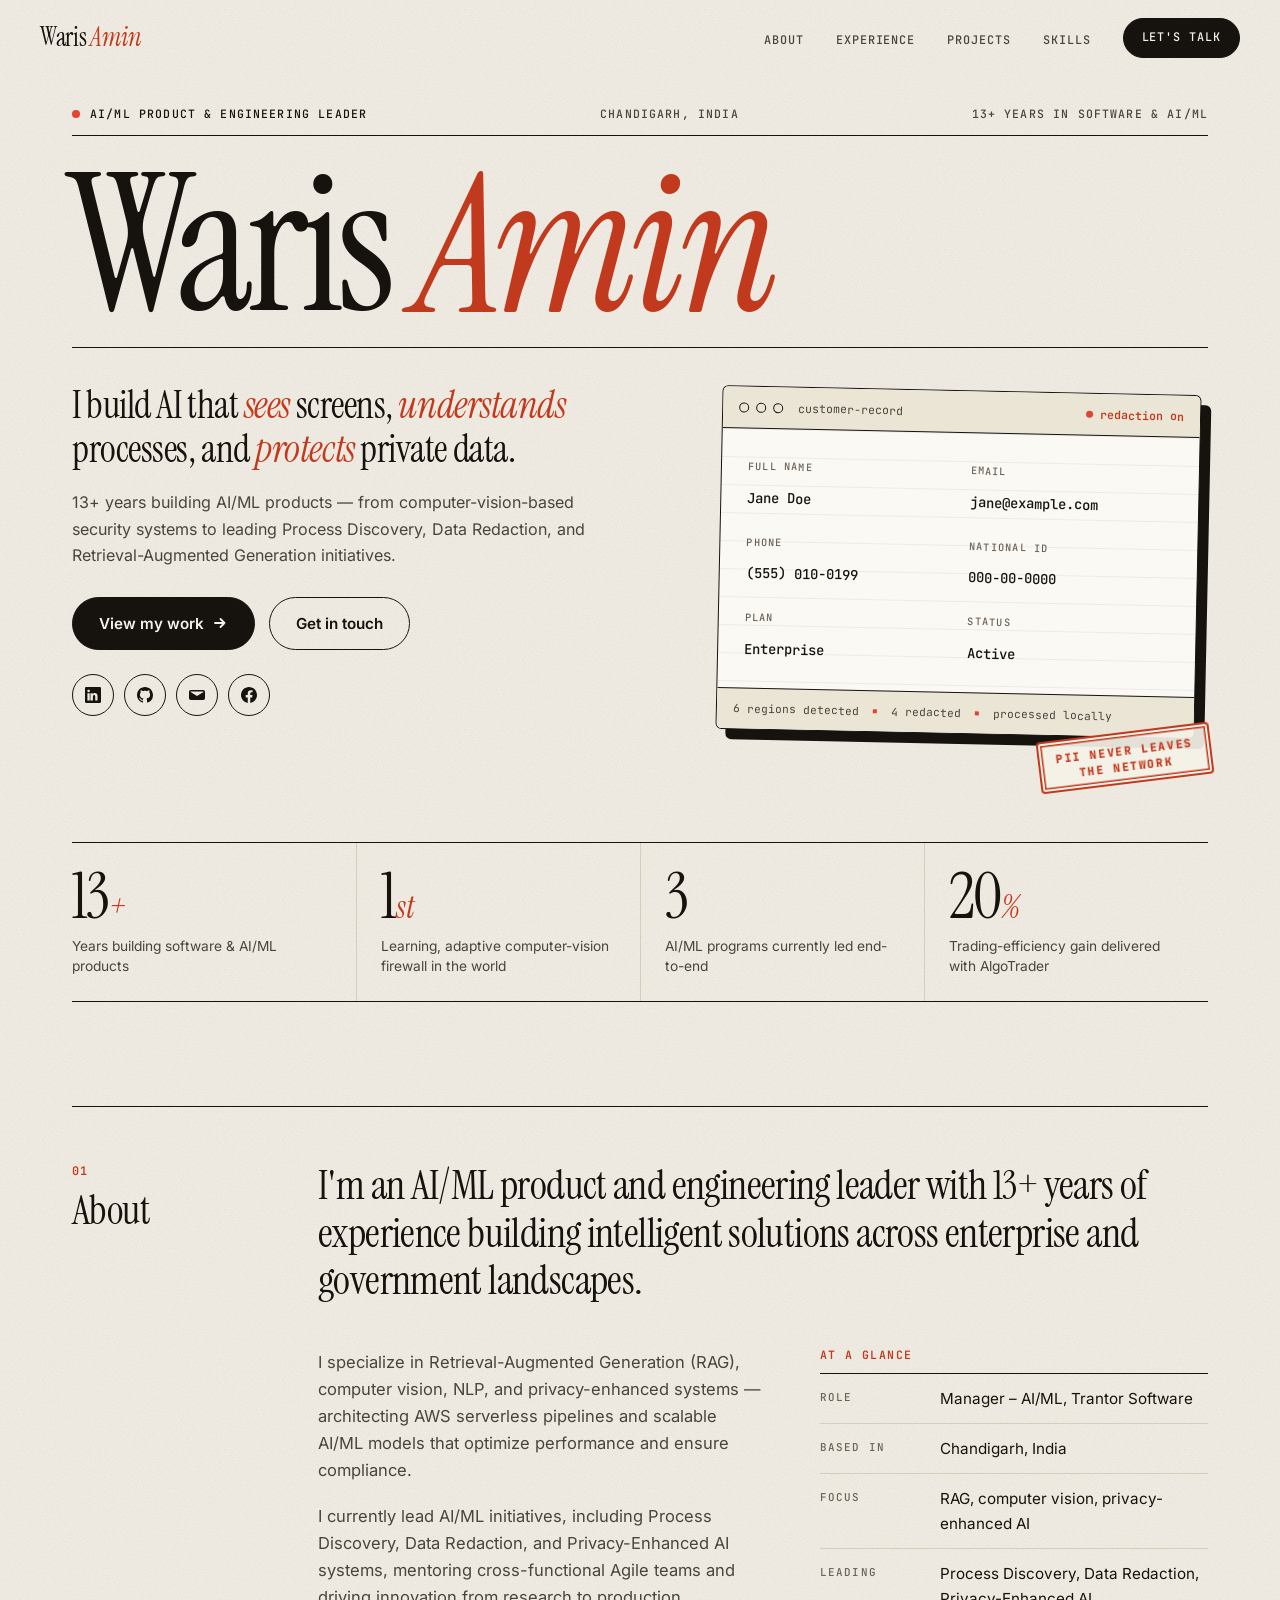
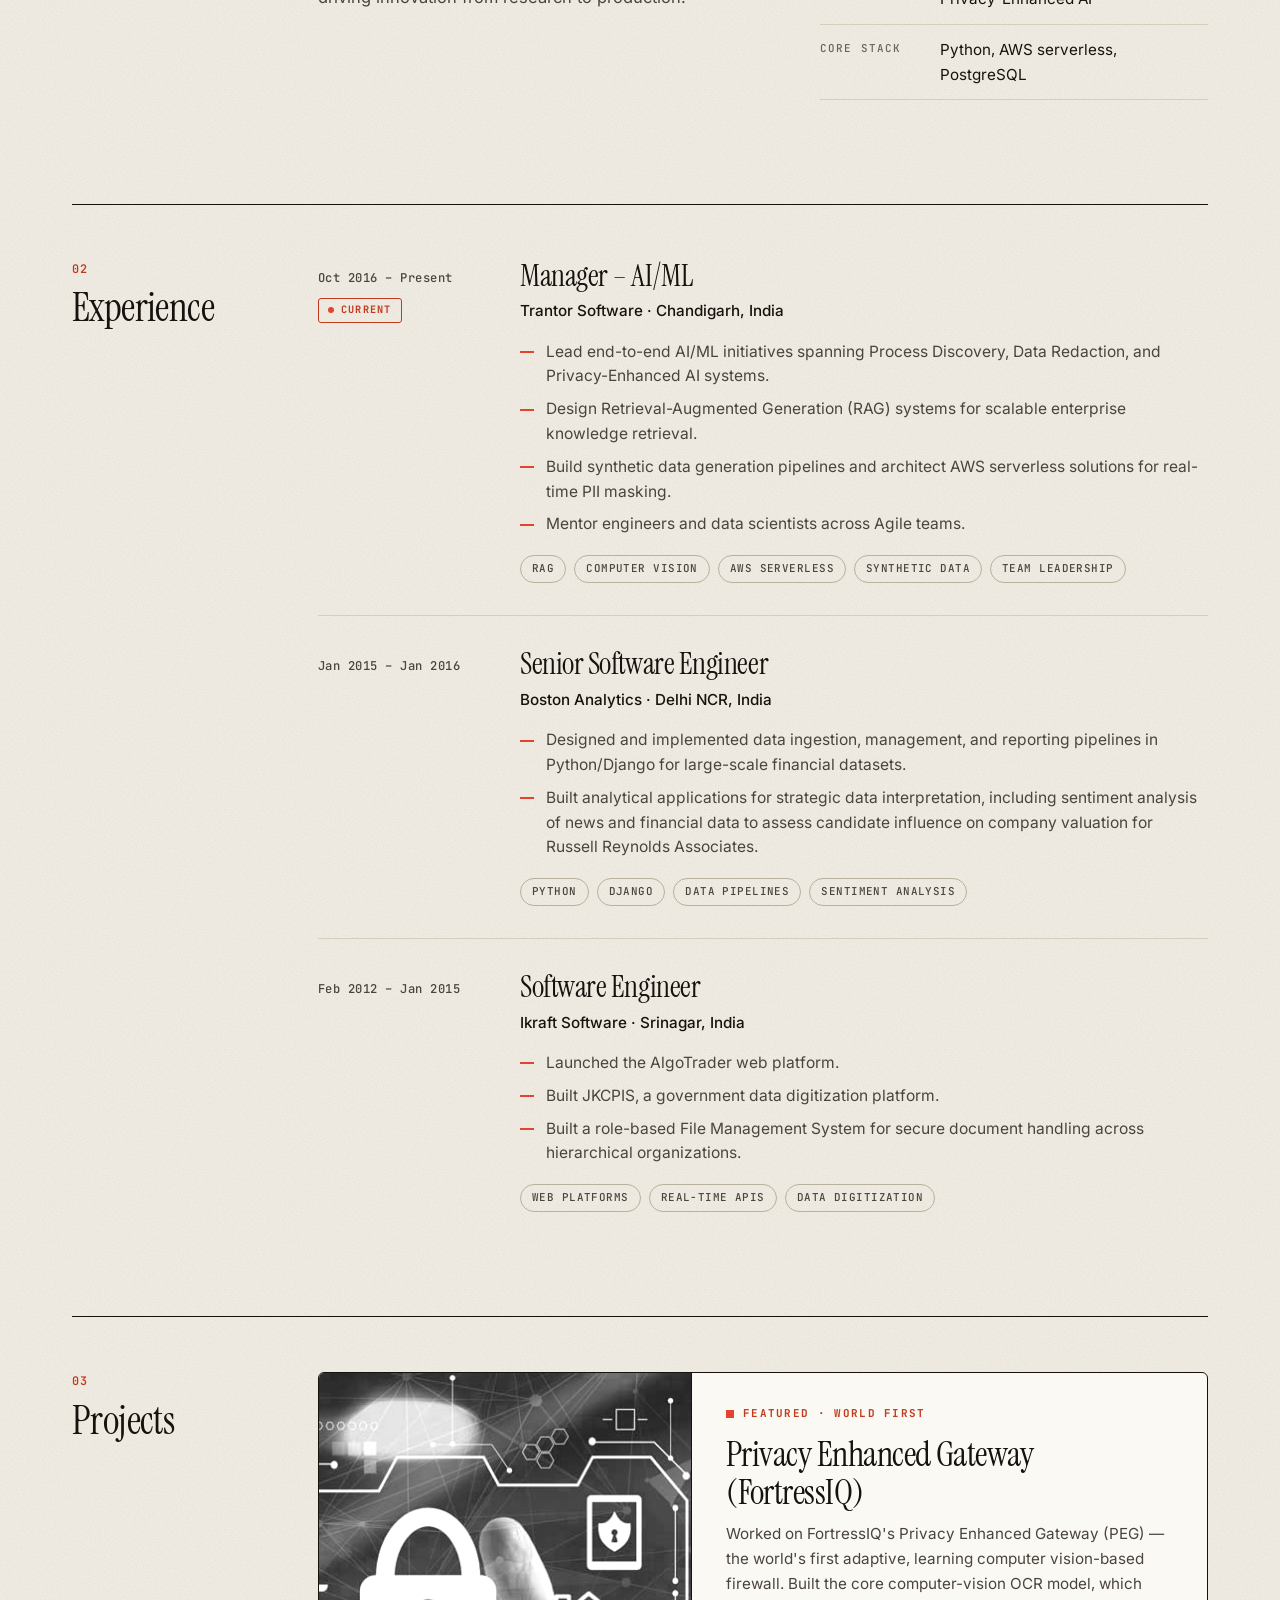
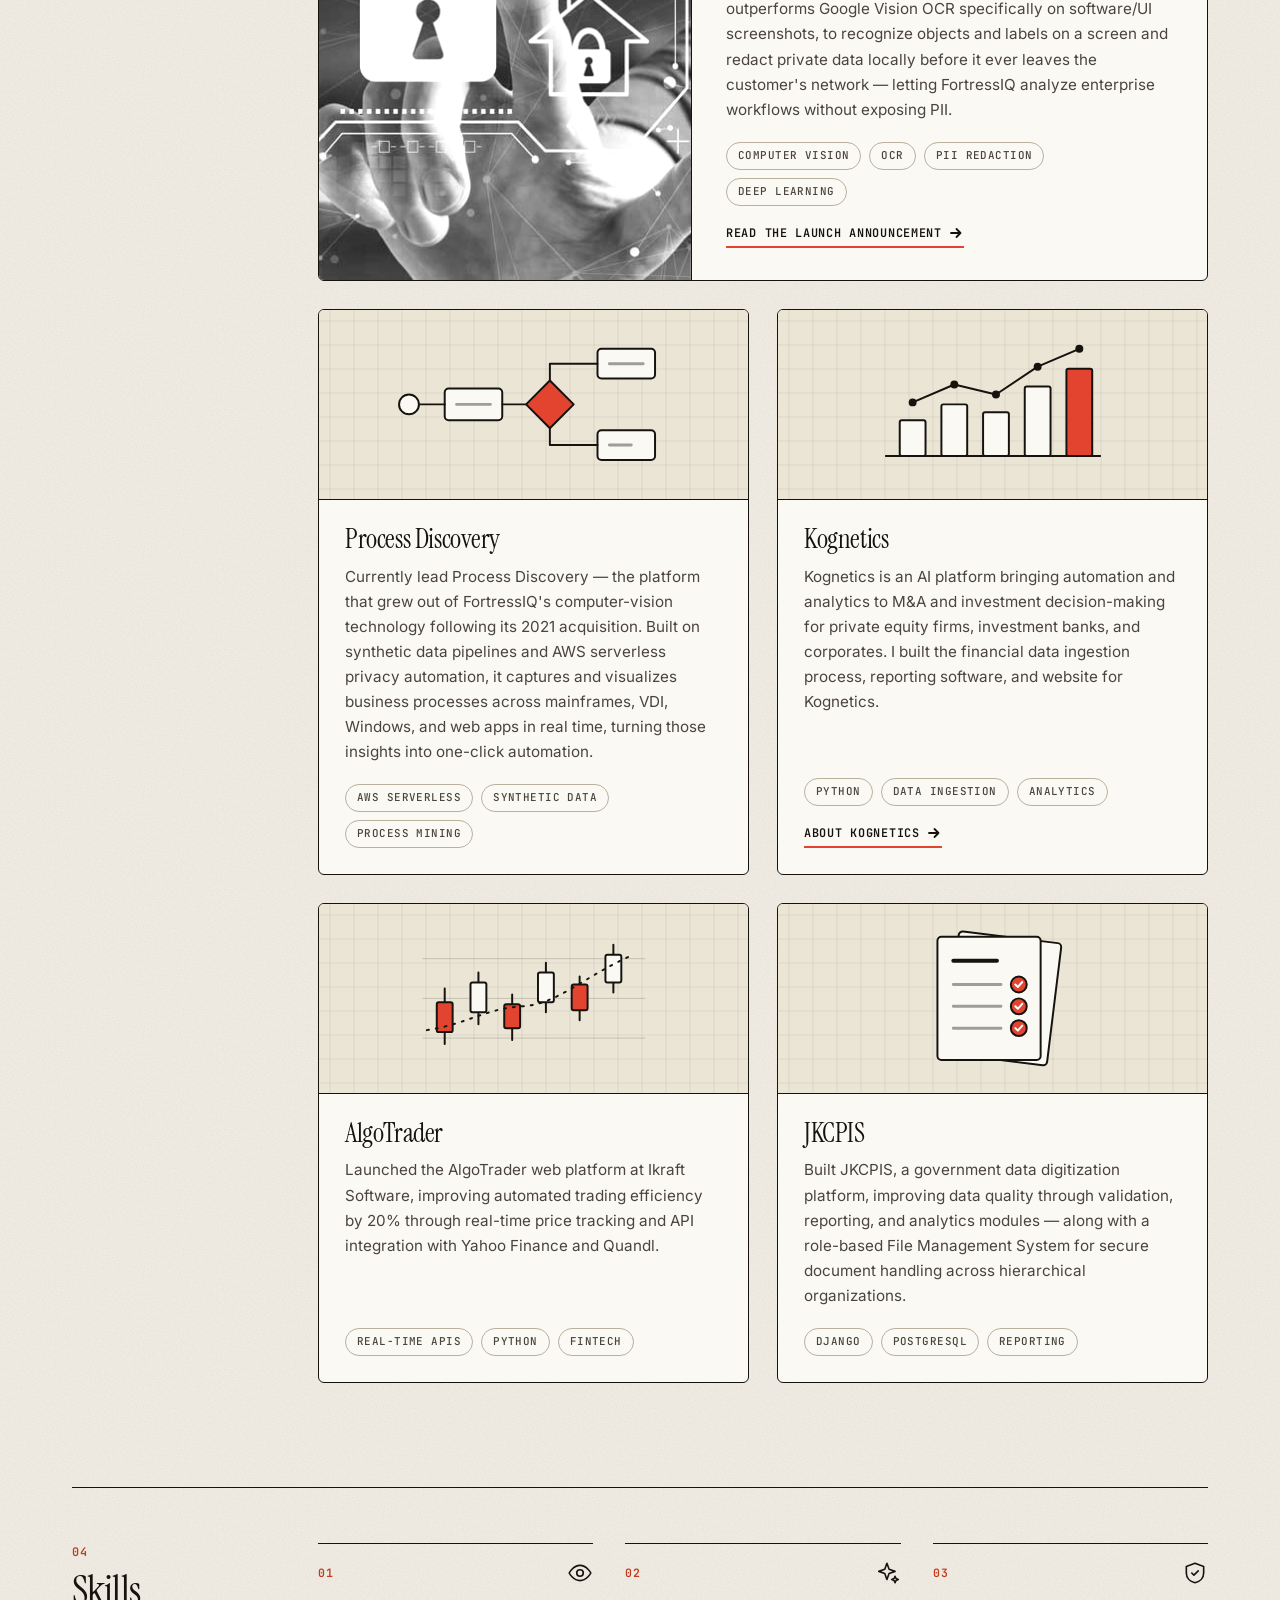
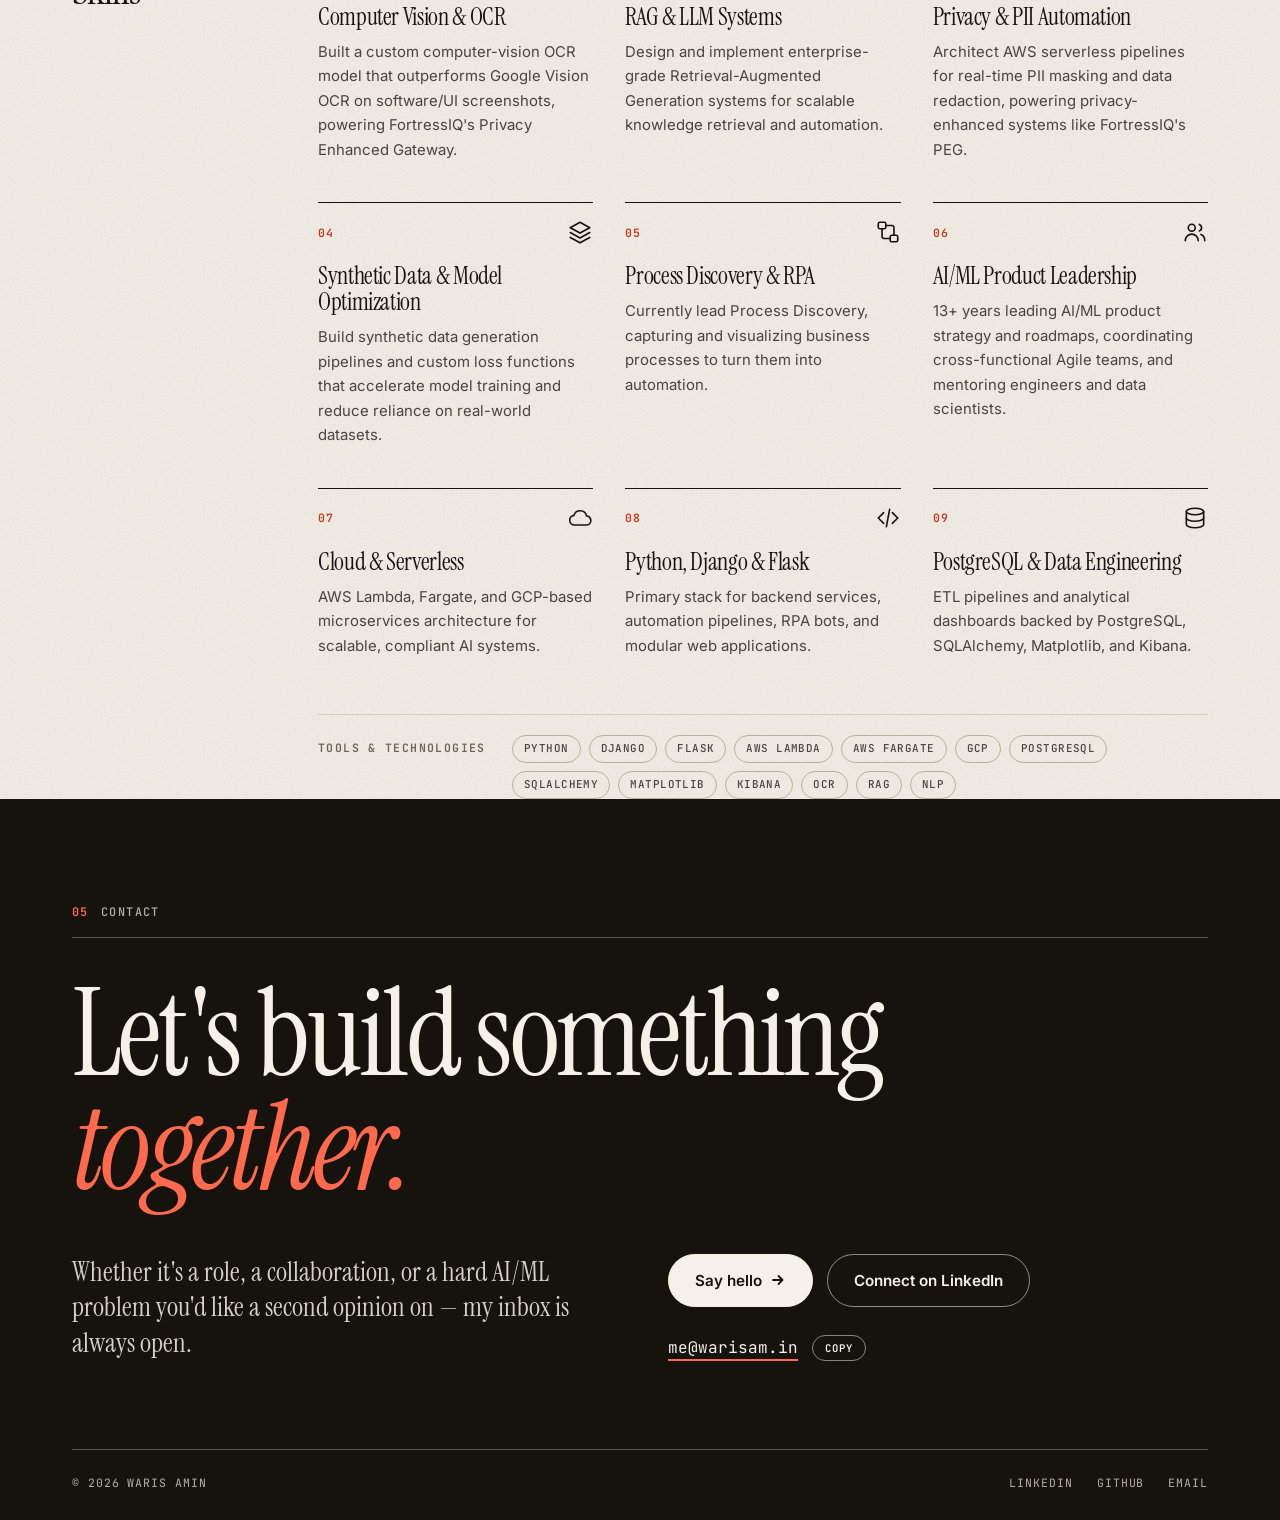
==== commit b08ba65f: "Switch to an editorial paper-and-ink theme Replaces the dark teal look with a light, typographic des" ====
--- a/index.html
+++ b/index.html
@@ -6,7 +6,7 @@
 <title>Waris Amin — AI/ML Product &amp; Engineering Leader</title>
 <meta name="description" content="Waris Amin is an AI/ML product and engineering leader with 13+ years of experience in computer vision, Retrieval-Augmented Generation (RAG), and privacy-enhanced AI systems.">
 <meta name="author" content="Waris Amin">
-<meta name="theme-color" content="#0b0f14">
+<meta name="theme-color" content="#f5f1e8">
 <link rel="canonical" href="https://warisam.in/">
 
 <meta property="og:type" content="profile">
@@ -25,7 +25,8 @@
 
 <link rel="icon" type="image/svg+xml" href="img/favicon.svg">
 <link rel="apple-touch-icon" href="img/apple-touch-icon.png">
-<link rel="preload" href="fonts/sora-latin-var.woff2" as="font" type="font/woff2" crossorigin>
+<link rel="preload" href="fonts/instrument-serif-latin.woff2" as="font" type="font/woff2" crossorigin>
+<link rel="preload" href="fonts/instrument-serif-latin-italic.woff2" as="font" type="font/woff2" crossorigin>
 <link rel="preload" href="fonts/inter-latin-var.woff2" as="font" type="font/woff2" crossorigin>
 <link rel="stylesheet" href="css/index.css">
 <script>document.documentElement.classList.add('js');</script>
@@ -60,7 +61,7 @@
 <div class="scroll-progress" aria-hidden="true"><span></span></div>
 
 <nav id="nav" aria-label="Primary">
-  <a href="#top" class="logo">Waris<span>.</span></a>
+  <a href="#top" class="logo">Waris <em>Amin</em></a>
   <ul id="nav-links">
     <li><a href="#about">About</a></li>
     <li><a href="#experience">Experience</a></li>
@@ -74,91 +75,86 @@
 </nav>
 
 <header class="hero" id="top">
-  <div class="hero-bg" aria-hidden="true">
-    <div class="blob blob-1"></div>
-    <div class="blob blob-2"></div>
-    <div class="grid-lines"></div>
-  </div>
-
-  <div class="container hero-grid">
-    <div class="hero-copy">
-      <div class="eyebrow"><span class="pulse"></span>AI/ML Product &amp; Engineering Leader</div>
-      <h1>Waris Amin</h1>
-      <p class="tagline">I build AI that <em>sees</em> screens, <em>understands</em> processes, and <em>protects</em> private data.</p>
-      <p class="subtitle">13+ years building AI/ML products — from computer-vision-based security systems to leading Process Discovery, Data Redaction, and Retrieval-Augmented Generation initiatives.</p>
-
-      <p class="print-only">me@warisam.in &middot; linkedin.com/in/warisamin &middot; github.com/warisamin &middot; warisam.in</p>
-
-      <div class="hero-actions">
-        <a class="btn btn-primary" href="#projects">View my work
-          <svg class="arrow" viewBox="0 0 16 16" aria-hidden="true"><path d="M3 8h9.5M8.5 4 12.5 8l-4 4"/></svg>
-        </a>
-        <a class="btn btn-ghost" href="#contact">Get in touch</a>
-      </div>
-
-      <div class="socials">
-        <a class="icon-btn" href="https://www.linkedin.com/in/warisamin" aria-label="LinkedIn" target="_blank" rel="noopener">
-          <svg viewBox="0 0 16 16"><path d="M0 1.15C0 .52.52 0 1.15 0h13.7C15.48 0 16 .52 16 1.15v13.7c0 .63-.52 1.15-1.15 1.15H1.15C.52 16 0 15.48 0 14.85V1.15ZM4.75 13.4V6.16H2.42v7.24h2.33Zm-1.16-8.23c.81 0 1.32-.54 1.32-1.2-.01-.69-.5-1.2-1.3-1.2-.8 0-1.32.51-1.32 1.2 0 .66.5 1.2 1.29 1.2h.01Zm4.34 8.23V9.36c0-.19.01-.39.07-.53.15-.39.51-.8 1.11-.8.79 0 1.1.6 1.1 1.47v3.9h2.33V9.22c0-2.15-1.15-3.15-2.68-3.15-1.24 0-1.79.68-2.1 1.16h.02v-1h-2.33c.03.66 0 7.17 0 7.17h2.48Z"/></svg>
-        </a>
-        <a class="icon-btn" href="https://github.com/warisamin" aria-label="GitHub" target="_blank" rel="noopener">
-          <svg viewBox="0 0 16 16"><path d="M8 0C3.58 0 0 3.58 0 8c0 3.54 2.29 6.53 5.47 7.59.4.07.55-.17.55-.38 0-.19-.01-.82-.01-1.49-2.01.37-2.53-.49-2.69-.94-.09-.23-.48-.94-.82-1.13-.28-.15-.68-.52-.01-.53.63-.01 1.08.58 1.23.82.72 1.21 1.87.87 2.33.66.07-.52.28-.87.51-1.07-1.78-.2-3.64-.89-3.64-3.95 0-.87.31-1.59.82-2.15-.08-.2-.36-1.02.08-2.12 0 0 .67-.21 2.2.82.64-.18 1.32-.27 2-.27.68 0 1.36.09 2 .27 1.53-1.04 2.2-.82 2.2-.82.44 1.1.16 1.92.08 2.12.51.56.82 1.27.82 2.15 0 3.07-1.87 3.75-3.65 3.95.29.25.54.73.54 1.48 0 1.07-.01 1.93-.01 2.2 0 .21.15.46.55.38A8.01 8.01 0 0 0 16 8c0-4.42-3.58-8-8-8Z"/></svg>
-        </a>
-        <a class="icon-btn" href="mailto:me@warisam.in" aria-label="Email">
-          <svg viewBox="0 0 16 16"><path d="M1.75 3A1.75 1.75 0 0 0 0 4.75v6.5C0 12.216.784 13 1.75 13h12.5A1.75 1.75 0 0 0 16 11.25v-6.5A1.75 1.75 0 0 0 14.25 3H1.75ZM1.5 4.75a.25.25 0 0 1 .25-.25h12.5a.25.25 0 0 1 .25.25v.263l-6.5 3.965-6.5-3.965V4.75Zm0 1.762v4.738a.25.25 0 0 0 .25.25h12.5a.25.25 0 0 0 .25-.25V6.512l-6.24 3.808a.75.75 0 0 1-.77 0L1.5 6.512Z"/></svg>
-        </a>
-        <a class="icon-btn" href="https://www.facebook.com/warisaminmir/" aria-label="Facebook" target="_blank" rel="noopener">
-          <svg viewBox="0 0 16 16"><path d="M16 8.05C16 3.6 12.42 0 8 0S0 3.6 0 8.05c0 4.02 2.93 7.35 6.75 7.95v-5.62H4.72V8.05h2.03V6.28c0-2.02 1.2-3.14 3.03-3.14.88 0 1.8.16 1.8.16v1.98h-1.01c-1 0-1.31.62-1.31 1.26v1.51h2.23l-.36 2.33H9.26v5.62C13.07 15.4 16 12.07 16 8.05Z"/></svg>
-        </a>
-      </div>
-    </div>
-
-    <div class="hero-visual" role="img" aria-label="Illustration: a computer-vision model scans an application screen, detects each text field, and redacts the personal data before it leaves the device.">
-      <div class="screen" aria-hidden="true">
-        <div class="screen-bar">
-          <i></i><i></i><i></i>
-          <span class="screen-title">customer-record</span>
-          <span class="screen-status"><b></b>redaction on</span>
+  <div class="container">
+    <div class="masthead-meta">
+      <span><i class="dot"></i>AI/ML Product &amp; Engineering Leader</span>
+      <span>Chandigarh, India</span>
+      <span>13+ years in software &amp; AI/ML</span>
+    </div>
+
+    <h1>Waris <em>Amin</em></h1>
+
+    <div class="hero-grid">
+      <div class="hero-copy">
+        <p class="tagline">I build AI that <em>sees</em> screens, <em>understands</em> processes, and <em>protects</em> private data.</p>
+        <p class="subtitle">13+ years building AI/ML products — from computer-vision-based security systems to leading Process Discovery, Data Redaction, and Retrieval-Augmented Generation initiatives.</p>
+        <p class="print-only">me@warisam.in &middot; linkedin.com/in/warisamin &middot; github.com/warisamin &middot; warisam.in</p>
+
+        <div class="hero-actions">
+          <a class="btn btn-primary" href="#projects">View my work
+            <svg class="arrow" viewBox="0 0 16 16" aria-hidden="true"><path d="M3 8h9.5M8.5 4 12.5 8l-4 4"/></svg>
+          </a>
+          <a class="btn btn-ghost" href="#contact">Get in touch</a>
         </div>
-        <div class="screen-body">
-          <div class="scanline"></div>
-          <div class="field" style="--d:0s">
-            <span class="k">Full name</span>
-            <span class="v">Jane Doe<span class="box"><b>NAME 0.99</b></span><span class="bar"></span></span>
-          </div>
-          <div class="field" style="--d:0s">
-            <span class="k">Email</span>
-            <span class="v">jane@example.com<span class="box"><b>EMAIL 0.99</b></span><span class="bar"></span></span>
-          </div>
-          <div class="field" style="--d:.7s">
-            <span class="k">Phone</span>
-            <span class="v">(555) 010-0199<span class="box"><b>PHONE 0.98</b></span><span class="bar"></span></span>
-          </div>
-          <div class="field" style="--d:.7s">
-            <span class="k">National ID</span>
-            <span class="v">000-00-0000<span class="box"><b>ID 0.99</b></span><span class="bar"></span></span>
-          </div>
-          <div class="field" style="--d:1.4s">
-            <span class="k">Plan</span>
-            <span class="v">Enterprise<span class="box neutral"><b>TEXT</b></span></span>
-          </div>
-          <div class="field" style="--d:1.4s">
-            <span class="k">Status</span>
-            <span class="v">Active<span class="box neutral"><b>TEXT</b></span></span>
-          </div>
+
+        <div class="socials">
+          <a class="icon-btn" href="https://www.linkedin.com/in/warisamin" aria-label="LinkedIn" target="_blank" rel="noopener">
+            <svg viewBox="0 0 16 16"><path d="M0 1.15C0 .52.52 0 1.15 0h13.7C15.48 0 16 .52 16 1.15v13.7c0 .63-.52 1.15-1.15 1.15H1.15C.52 16 0 15.48 0 14.85V1.15ZM4.75 13.4V6.16H2.42v7.24h2.33Zm-1.16-8.23c.81 0 1.32-.54 1.32-1.2-.01-.69-.5-1.2-1.3-1.2-.8 0-1.32.51-1.32 1.2 0 .66.5 1.2 1.29 1.2h.01Zm4.34 8.23V9.36c0-.19.01-.39.07-.53.15-.39.51-.8 1.11-.8.79 0 1.1.6 1.1 1.47v3.9h2.33V9.22c0-2.15-1.15-3.15-2.68-3.15-1.24 0-1.79.68-2.1 1.16h.02v-1h-2.33c.03.66 0 7.17 0 7.17h2.48Z"/></svg>
+          </a>
+          <a class="icon-btn" href="https://github.com/warisamin" aria-label="GitHub" target="_blank" rel="noopener">
+            <svg viewBox="0 0 16 16"><path d="M8 0C3.58 0 0 3.58 0 8c0 3.54 2.29 6.53 5.47 7.59.4.07.55-.17.55-.38 0-.19-.01-.82-.01-1.49-2.01.37-2.53-.49-2.69-.94-.09-.23-.48-.94-.82-1.13-.28-.15-.68-.52-.01-.53.63-.01 1.08.58 1.23.82.72 1.21 1.87.87 2.33.66.07-.52.28-.87.51-1.07-1.78-.2-3.64-.89-3.64-3.95 0-.87.31-1.59.82-2.15-.08-.2-.36-1.02.08-2.12 0 0 .67-.21 2.2.82.64-.18 1.32-.27 2-.27.68 0 1.36.09 2 .27 1.53-1.04 2.2-.82 2.2-.82.44 1.1.16 1.92.08 2.12.51.56.82 1.27.82 2.15 0 3.07-1.87 3.75-3.65 3.95.29.25.54.73.54 1.48 0 1.07-.01 1.93-.01 2.2 0 .21.15.46.55.38A8.01 8.01 0 0 0 16 8c0-4.42-3.58-8-8-8Z"/></svg>
+          </a>
+          <a class="icon-btn" href="mailto:me@warisam.in" aria-label="Email">
+            <svg viewBox="0 0 16 16"><path d="M1.75 3A1.75 1.75 0 0 0 0 4.75v6.5C0 12.216.784 13 1.75 13h12.5A1.75 1.75 0 0 0 16 11.25v-6.5A1.75 1.75 0 0 0 14.25 3H1.75ZM1.5 4.75a.25.25 0 0 1 .25-.25h12.5a.25.25 0 0 1 .25.25v.263l-6.5 3.965-6.5-3.965V4.75Zm0 1.762v4.738a.25.25 0 0 0 .25.25h12.5a.25.25 0 0 0 .25-.25V6.512l-6.24 3.808a.75.75 0 0 1-.77 0L1.5 6.512Z"/></svg>
+          </a>
+          <a class="icon-btn" href="https://www.facebook.com/warisaminmir/" aria-label="Facebook" target="_blank" rel="noopener">
+            <svg viewBox="0 0 16 16"><path d="M16 8.05C16 3.6 12.42 0 8 0S0 3.6 0 8.05c0 4.02 2.93 7.35 6.75 7.95v-5.62H4.72V8.05h2.03V6.28c0-2.02 1.2-3.14 3.03-3.14.88 0 1.8.16 1.8.16v1.98h-1.01c-1 0-1.31.62-1.31 1.26v1.51h2.23l-.36 2.33H9.26v5.62C13.07 15.4 16 12.07 16 8.05Z"/></svg>
+          </a>
         </div>
-        <div class="screen-foot">
-          <svg viewBox="0 0 16 16"><path d="M8 1.5 13.5 3.6v4c0 3.1-2.2 5.6-5.5 6.9-3.3-1.3-5.5-3.8-5.5-6.9v-4L8 1.5Z"/><path d="m5.8 8 1.6 1.6 2.9-3"/></svg>
-          <span>6 regions detected</span><span>4 redacted</span><span>processed locally</span>
+      </div>
+
+      <div class="hero-visual" role="img" aria-label="Illustration: a computer-vision model scans a customer record, detects each text field, and redacts the personal data before it leaves the device.">
+        <div class="screen" aria-hidden="true">
+          <div class="screen-bar">
+            <i></i><i></i><i></i>
+            <span class="screen-title">customer-record</span>
+            <span class="screen-status"><b></b>redaction on</span>
+          </div>
+          <div class="screen-body">
+            <div class="scanline"></div>
+            <div class="field" style="--d:0s">
+              <span class="k">Full name</span>
+              <span class="v">Jane Doe<span class="box"><b>NAME 0.99</b></span><span class="bar"></span></span>
+            </div>
+            <div class="field" style="--d:0s">
+              <span class="k">Email</span>
+              <span class="v">jane@example.com<span class="box"><b>EMAIL 0.99</b></span><span class="bar"></span></span>
+            </div>
+            <div class="field" style="--d:.7s">
+              <span class="k">Phone</span>
+              <span class="v">(555) 010-0199<span class="box"><b>PHONE 0.98</b></span><span class="bar"></span></span>
+            </div>
+            <div class="field" style="--d:.7s">
+              <span class="k">National ID</span>
+              <span class="v">000-00-0000<span class="box"><b>ID 0.99</b></span><span class="bar"></span></span>
+            </div>
+            <div class="field" style="--d:1.4s">
+              <span class="k">Plan</span>
+              <span class="v">Enterprise<span class="box neutral"><b>TEXT</b></span></span>
+            </div>
+            <div class="field" style="--d:1.4s">
+              <span class="k">Status</span>
+              <span class="v">Active<span class="box neutral"><b>TEXT</b></span></span>
+            </div>
+          </div>
+          <div class="screen-foot">
+            <span>6 regions detected</span><span>4 redacted</span><span>processed locally</span>
+          </div>
         </div>
-      </div>
-      <div class="float-chip" aria-hidden="true">
-        <svg viewBox="0 0 16 16"><rect x="3" y="7" width="10" height="7" rx="1.8"/><path d="M5.3 7V5a2.7 2.7 0 0 1 5.4 0v2"/></svg>
-        PII never leaves the network
-      </div>
-    </div>
-  </div>
-
-  <div class="container">
+        <div class="stamp" aria-hidden="true">PII never leaves<br>the network</div>
+      </div>
+    </div>
+
     <dl class="impact">
       <div>
         <dt>13<span>+</span></dt>
@@ -181,338 +177,336 @@
 </header>
 
 <main>
-  <div class="container">
-
-  <section id="about">
-    <div class="section-header reveal">
-      <div class="section-eyebrow">01 — Introduction</div>
-      <h2 class="section-title">About</h2>
-    </div>
-    <div class="about-grid">
-      <div class="about-copy reveal">
-        <p class="lead">
+
+  <section id="about" class="sec">
+    <div class="container sec-inner">
+      <header class="sec-head">
+        <span class="sec-num">01</span>
+        <h2>About</h2>
+      </header>
+      <div class="sec-body">
+        <p class="lead reveal">
           I'm an AI/ML product and engineering leader with 13+ years of experience building
           intelligent solutions across enterprise and government landscapes.
         </p>
-        <p>
-          I specialize in Retrieval-Augmented Generation (RAG), computer vision, NLP, and
-          privacy-enhanced systems — architecting AWS serverless pipelines and scalable AI/ML
-          models that optimize performance and ensure compliance.
-        </p>
-        <p>
-          I currently lead AI/ML initiatives, including Process Discovery, Data Redaction, and
-          Privacy-Enhanced AI systems, mentoring cross-functional Agile teams and driving
-          innovation from research to production.
-        </p>
-      </div>
-      <aside class="glance reveal" aria-label="At a glance">
-        <h3>At a glance</h3>
-        <dl>
-          <div><dt>Role</dt><dd>Manager &ndash; AI/ML, Trantor Software</dd></div>
-          <div><dt>Based in</dt><dd>Chandigarh, India</dd></div>
-          <div><dt>Focus</dt><dd>RAG, computer vision, privacy-enhanced AI</dd></div>
-          <div><dt>Leading</dt><dd>Process Discovery, Data Redaction, Privacy-Enhanced AI</dd></div>
-          <div><dt>Core stack</dt><dd>Python, AWS serverless, PostgreSQL</dd></div>
-        </dl>
-      </aside>
+        <div class="about-grid">
+          <div class="about-copy reveal">
+            <p>
+              I specialize in Retrieval-Augmented Generation (RAG), computer vision, NLP, and
+              privacy-enhanced systems — architecting AWS serverless pipelines and scalable AI/ML
+              models that optimize performance and ensure compliance.
+            </p>
+            <p>
+              I currently lead AI/ML initiatives, including Process Discovery, Data Redaction, and
+              Privacy-Enhanced AI systems, mentoring cross-functional Agile teams and driving
+              innovation from research to production.
+            </p>
+          </div>
+          <aside class="glance reveal" aria-label="At a glance">
+            <h3>At a glance</h3>
+            <dl>
+              <div><dt>Role</dt><dd>Manager &ndash; AI/ML, Trantor Software</dd></div>
+              <div><dt>Based in</dt><dd>Chandigarh, India</dd></div>
+              <div><dt>Focus</dt><dd>RAG, computer vision, privacy-enhanced AI</dd></div>
+              <div><dt>Leading</dt><dd>Process Discovery, Data Redaction, Privacy-Enhanced AI</dd></div>
+              <div><dt>Core stack</dt><dd>Python, AWS serverless, PostgreSQL</dd></div>
+            </dl>
+          </aside>
+        </div>
+      </div>
     </div>
   </section>
 
-  <section id="experience">
-    <div class="section-header reveal">
-      <div class="section-eyebrow">02 — Career</div>
-      <h2 class="section-title">Experience</h2>
-    </div>
-    <div class="timeline">
-      <article class="experience-item current reveal">
-        <div class="experience-head">
-          <h3>Manager &ndash; AI/ML</h3>
-          <span class="experience-dates">Oct 2016 &ndash; Present</span>
+  <section id="experience" class="sec">
+    <div class="container sec-inner">
+      <header class="sec-head">
+        <span class="sec-num">02</span>
+        <h2>Experience</h2>
+      </header>
+      <div class="sec-body xp">
+        <article class="xp-item current reveal">
+          <div class="xp-when">
+            <span class="xp-dates">Oct 2016 &ndash; Present</span>
+            <span class="now">Current</span>
+          </div>
+          <div class="xp-what">
+            <h3>Manager &ndash; AI/ML</h3>
+            <div class="xp-org">Trantor Software &middot; Chandigarh, India</div>
+            <ul class="bullets">
+              <li>Lead end-to-end AI/ML initiatives spanning Process Discovery, Data Redaction, and Privacy-Enhanced AI systems.</li>
+              <li>Design Retrieval-Augmented Generation (RAG) systems for scalable enterprise knowledge retrieval.</li>
+              <li>Build synthetic data generation pipelines and architect AWS serverless solutions for real-time PII masking.</li>
+              <li>Mentor engineers and data scientists across Agile teams.</li>
+            </ul>
+            <ul class="tag-list">
+              <li>RAG</li><li>Computer Vision</li><li>AWS Serverless</li><li>Synthetic Data</li><li>Team Leadership</li>
+            </ul>
+          </div>
+        </article>
+        <article class="xp-item reveal">
+          <div class="xp-when">
+            <span class="xp-dates">Jan 2015 &ndash; Jan 2016</span>
+          </div>
+          <div class="xp-what">
+            <h3>Senior Software Engineer</h3>
+            <div class="xp-org">Boston Analytics &middot; Delhi NCR, India</div>
+            <ul class="bullets">
+              <li>Designed and implemented data ingestion, management, and reporting pipelines in Python/Django for large-scale financial datasets.</li>
+              <li>Built analytical applications for strategic data interpretation, including sentiment analysis of news and financial data to assess candidate influence on company valuation for Russell Reynolds Associates.</li>
+            </ul>
+            <ul class="tag-list">
+              <li>Python</li><li>Django</li><li>Data Pipelines</li><li>Sentiment Analysis</li>
+            </ul>
+          </div>
+        </article>
+        <article class="xp-item reveal">
+          <div class="xp-when">
+            <span class="xp-dates">Feb 2012 &ndash; Jan 2015</span>
+          </div>
+          <div class="xp-what">
+            <h3>Software Engineer</h3>
+            <div class="xp-org">Ikraft Software &middot; Srinagar, India</div>
+            <ul class="bullets">
+              <li>Launched the AlgoTrader web platform.</li>
+              <li>Built JKCPIS, a government data digitization platform.</li>
+              <li>Built a role-based File Management System for secure document handling across hierarchical organizations.</li>
+            </ul>
+            <ul class="tag-list">
+              <li>Web Platforms</li><li>Real-time APIs</li><li>Data Digitization</li>
+            </ul>
+          </div>
+        </article>
+      </div>
+    </div>
+  </section>
+
+  <section id="projects" class="sec">
+    <div class="container sec-inner">
+      <header class="sec-head">
+        <span class="sec-num">03</span>
+        <h2>Projects</h2>
+      </header>
+      <div class="sec-body projects-grid">
+        <article class="project-card featured reveal">
+          <div class="project-image">
+            <img src="Firewall.jpg" alt="A hand touching a glowing padlock on a digital security interface" width="1200" height="510" loading="lazy">
+          </div>
+          <div class="project-body">
+            <div class="project-flag">Featured &middot; World first</div>
+            <h3>Privacy Enhanced Gateway (FortressIQ)</h3>
+            <p>Worked on FortressIQ's Privacy Enhanced Gateway (PEG) — the world's first adaptive, learning computer vision-based firewall. Built the core computer-vision OCR model, which outperforms Google Vision OCR specifically on software/UI screenshots, to recognize objects and labels on a screen and redact private data locally before it ever leaves the customer's network — letting FortressIQ analyze enterprise workflows without exposing PII.</p>
+            <ul class="tag-list">
+              <li>Computer Vision</li>
+              <li>OCR</li>
+              <li>PII Redaction</li>
+              <li>Deep Learning</li>
+            </ul>
+            <a class="project-link" href="https://www.automationanywhere.com/company/press-room/fortressiq-launches-worlds-first-learning-and-adaptive-computer-vision-based-firewall" target="_blank" rel="noopener">Read the launch announcement
+              <svg class="arrow" viewBox="0 0 16 16" aria-hidden="true"><path d="M3 8h9.5M8.5 4 12.5 8l-4 4"/></svg>
+            </a>
+          </div>
+        </article>
+
+        <article class="project-card reveal">
+          <div class="project-image icon-tile">
+            <svg viewBox="0 0 320 160" fill="none" stroke="currentColor" stroke-width="2" stroke-linecap="round" stroke-linejoin="round" aria-hidden="true">
+              <g class="soft">
+                <circle cx="34" cy="80" r="10"/>
+                <rect x="70" y="64" width="58" height="32" rx="4"/>
+                <rect x="224" y="24" width="58" height="30" rx="4"/>
+                <rect x="224" y="106" width="58" height="30" rx="4"/>
+              </g>
+              <path class="acc" d="M176 56l24 24-24 24-24-24z"/>
+              <path d="M44 80h26M128 80h24M176 56V39h48M176 104v17h48"/>
+              <path d="M82 80h34M236 39h34M236 121h22" stroke-width="3" opacity=".4"/>
+            </svg>
+          </div>
+          <div class="project-body">
+            <h3>Process Discovery</h3>
+            <p>Currently lead Process Discovery — the platform that grew out of FortressIQ's computer-vision technology following its 2021 acquisition. Built on synthetic data pipelines and AWS serverless privacy automation, it captures and visualizes business processes across mainframes, VDI, Windows, and web apps in real time, turning those insights into one-click automation.</p>
+            <ul class="tag-list">
+              <li>AWS Serverless</li>
+              <li>Synthetic Data</li>
+              <li>Process Mining</li>
+            </ul>
+          </div>
+        </article>
+
+        <article class="project-card reveal">
+          <div class="project-image icon-tile">
+            <svg viewBox="0 0 320 160" fill="none" stroke="currentColor" stroke-width="2" stroke-linecap="round" stroke-linejoin="round" aria-hidden="true">
+              <path d="M52 132h216"/>
+              <g class="soft">
+                <rect x="66" y="96" width="26" height="36" rx="2"/>
+                <rect x="108" y="80" width="26" height="52" rx="2"/>
+                <rect x="150" y="88" width="26" height="44" rx="2"/>
+                <rect x="192" y="62" width="26" height="70" rx="2"/>
+              </g>
+              <rect class="acc" x="234" y="44" width="26" height="88" rx="2"/>
+              <path d="M79 78l42-18 42 10 42-28 42-18"/>
+              <g class="dot">
+                <circle cx="79" cy="78" r="4"/><circle cx="121" cy="60" r="4"/><circle cx="163" cy="70" r="4"/><circle cx="205" cy="42" r="4"/><circle cx="247" cy="24" r="4"/>
+              </g>
+            </svg>
+          </div>
+          <div class="project-body">
+            <h3>Kognetics</h3>
+            <p>Kognetics is an AI platform bringing automation and analytics to M&amp;A and investment decision-making for private equity firms, investment banks, and corporates. I built the financial data ingestion process, reporting software, and website for Kognetics.</p>
+            <ul class="tag-list">
+              <li>Python</li>
+              <li>Data Ingestion</li>
+              <li>Analytics</li>
+            </ul>
+            <a class="project-link" href="https://www.linkedin.com/company/kognetics-inc" target="_blank" rel="noopener">About Kognetics
+              <svg class="arrow" viewBox="0 0 16 16" aria-hidden="true"><path d="M3 8h9.5M8.5 4 12.5 8l-4 4"/></svg>
+            </a>
+          </div>
+        </article>
+
+        <article class="project-card reveal">
+          <div class="project-image icon-tile">
+            <svg viewBox="0 0 320 160" fill="none" stroke="currentColor" stroke-width="2" stroke-linecap="round" stroke-linejoin="round" aria-hidden="true">
+              <path d="M48 40h224M48 80h224M48 120h224" opacity=".18" stroke-width="1"/>
+              <path d="M70 70v56M104 54v52M138 76v46M172 44v50M206 58v44M240 26v48"/>
+              <g class="acc">
+                <rect x="62" y="84" width="16" height="30" rx="2"/>
+                <rect x="130" y="86" width="16" height="24" rx="2"/>
+                <rect x="198" y="66" width="16" height="26" rx="2"/>
+              </g>
+              <g class="soft">
+                <rect x="96" y="64" width="16" height="30" rx="2"/>
+                <rect x="164" y="54" width="16" height="30" rx="2"/>
+                <rect x="232" y="36" width="16" height="28" rx="2"/>
+              </g>
+              <path d="M52 112c40-6 60-22 96-24s62-30 112-52" stroke-dasharray="2 7"/>
+            </svg>
+          </div>
+          <div class="project-body">
+            <h3>AlgoTrader</h3>
+            <p>Launched the AlgoTrader web platform at Ikraft Software, improving automated trading efficiency by 20% through real-time price tracking and API integration with Yahoo Finance and Quandl.</p>
+            <ul class="tag-list">
+              <li>Real-time APIs</li>
+              <li>Python</li>
+              <li>FinTech</li>
+            </ul>
+          </div>
+        </article>
+
+        <article class="project-card reveal">
+          <div class="project-image icon-tile">
+            <svg viewBox="0 0 320 160" fill="none" stroke="currentColor" stroke-width="2" stroke-linecap="round" stroke-linejoin="round" aria-hidden="true">
+              <rect class="soft" x="118" y="18" width="104" height="124" rx="4" transform="rotate(7 170 80)"/>
+              <rect class="sheet" x="104" y="18" width="104" height="124" rx="4"/>
+              <path d="M120 42h44" stroke-width="4"/>
+              <path d="M120 66h48M120 88h48M120 110h48" opacity=".4" stroke-width="3"/>
+              <g class="acc">
+                <circle cx="186" cy="66" r="8"/><circle cx="186" cy="88" r="8"/><circle cx="186" cy="110" r="8"/>
+              </g>
+              <path class="tick" d="m182.5 66 2.5 2.5 4.5-5M182.5 88l2.5 2.5 4.5-5M182.5 110l2.5 2.5 4.5-5"/>
+            </svg>
+          </div>
+          <div class="project-body">
+            <h3>JKCPIS</h3>
+            <p>Built JKCPIS, a government data digitization platform, improving data quality through validation, reporting, and analytics modules — along with a role-based File Management System for secure document handling across hierarchical organizations.</p>
+            <ul class="tag-list">
+              <li>Django</li>
+              <li>PostgreSQL</li>
+              <li>Reporting</li>
+            </ul>
+          </div>
+        </article>
+      </div>
+    </div>
+  </section>
+
+  <section id="skills" class="sec">
+    <div class="container sec-inner">
+      <header class="sec-head">
+        <span class="sec-num">04</span>
+        <h2>Skills</h2>
+      </header>
+      <div class="sec-body">
+        <div class="skills-grid">
+          <div class="skill reveal">
+            <div class="skill-top"><svg viewBox="0 0 24 24" aria-hidden="true"><path d="M2 12s3.6-7 10-7 10 7 10 7-3.6 7-10 7S2 12 2 12Z"/><circle cx="12" cy="12" r="3"/></svg></div>
+            <h3>Computer Vision &amp; OCR</h3>
+            <p>Built a custom computer-vision OCR model that outperforms Google Vision OCR on software/UI screenshots, powering FortressIQ's Privacy Enhanced Gateway.</p>
+          </div>
+          <div class="skill reveal">
+            <div class="skill-top"><svg viewBox="0 0 24 24" aria-hidden="true"><path d="m11 3 2 5.5 5.5 2-5.5 2L11 18l-2-5.5-5.5-2 5.5-2L11 3Z"/><path d="m18.5 15 .9 2.1 2.1.9-2.1.9-.9 2.1-.9-2.1-2.1-.9 2.1-.9.9-2.1Z"/></svg></div>
+            <h3>RAG &amp; LLM Systems</h3>
+            <p>Design and implement enterprise-grade Retrieval-Augmented Generation systems for scalable knowledge retrieval and automation.</p>
+          </div>
+          <div class="skill reveal">
+            <div class="skill-top"><svg viewBox="0 0 24 24" aria-hidden="true"><path d="m12 3 8 3v6c0 4.5-3.2 8-8 9-4.8-1-8-4.5-8-9V6l8-3Z"/><path d="m9 12 2 2 4-4"/></svg></div>
+            <h3>Privacy &amp; PII Automation</h3>
+            <p>Architect AWS serverless pipelines for real-time PII masking and data redaction, powering privacy-enhanced systems like FortressIQ's PEG.</p>
+          </div>
+          <div class="skill reveal">
+            <div class="skill-top"><svg viewBox="0 0 24 24" aria-hidden="true"><path d="m12 3 9 5-9 5-9-5 9-5Z"/><path d="m3 12.5 9 5 9-5"/><path d="m3 17 9 5 9-5"/></svg></div>
+            <h3>Synthetic Data &amp; Model Optimization</h3>
+            <p>Build synthetic data generation pipelines and custom loss functions that accelerate model training and reduce reliance on real-world datasets.</p>
+          </div>
+          <div class="skill reveal">
+            <div class="skill-top"><svg viewBox="0 0 24 24" aria-hidden="true"><rect x="3" y="3" width="7" height="6" rx="1.5"/><rect x="14" y="15" width="7" height="6" rx="1.5"/><path d="M10 6h5.5a2 2 0 0 1 2 2v7"/><path d="M6.5 9v7a2 2 0 0 0 2 2H14"/></svg></div>
+            <h3>Process Discovery &amp; RPA</h3>
+            <p>Currently lead Process Discovery, capturing and visualizing business processes to turn them into automation.</p>
+          </div>
+          <div class="skill reveal">
+            <div class="skill-top"><svg viewBox="0 0 24 24" aria-hidden="true"><circle cx="9" cy="8" r="3.2"/><path d="M3 20c0-3.3 2.7-6 6-6s6 2.7 6 6"/><path d="M16 5a3.2 3.2 0 0 1 0 6"/><path d="M17.5 14.2c2 .8 3.5 2.9 3.5 5.8"/></svg></div>
+            <h3>AI/ML Product Leadership</h3>
+            <p>13+ years leading AI/ML product strategy and roadmaps, coordinating cross-functional Agile teams, and mentoring engineers and data scientists.</p>
+          </div>
+          <div class="skill reveal">
+            <div class="skill-top"><svg viewBox="0 0 24 24" aria-hidden="true"><path d="M7 18.5a4.5 4.5 0 0 1-.6-8.96A6 6 0 0 1 18 10a4.25 4.25 0 0 1-.5 8.5H7Z"/></svg></div>
+            <h3>Cloud &amp; Serverless</h3>
+            <p>AWS Lambda, Fargate, and GCP-based microservices architecture for scalable, compliant AI systems.</p>
+          </div>
+          <div class="skill reveal">
+            <div class="skill-top"><svg viewBox="0 0 24 24" aria-hidden="true"><path d="m8 7-5 5 5 5"/><path d="m16 7 5 5-5 5"/><path d="m13.5 4-3 16"/></svg></div>
+            <h3>Python, Django &amp; Flask</h3>
+            <p>Primary stack for backend services, automation pipelines, RPA bots, and modular web applications.</p>
+          </div>
+          <div class="skill reveal">
+            <div class="skill-top"><svg viewBox="0 0 24 24" aria-hidden="true"><ellipse cx="12" cy="6" rx="8" ry="3"/><path d="M4 6v6c0 1.7 3.6 3 8 3s8-1.3 8-3V6"/><path d="M4 12v6c0 1.7 3.6 3 8 3s8-1.3 8-3v-6"/></svg></div>
+            <h3>PostgreSQL &amp; Data Engineering</h3>
+            <p>ETL pipelines and analytical dashboards backed by PostgreSQL, SQLAlchemy, Matplotlib, and Kibana.</p>
+          </div>
         </div>
-        <div class="experience-org">Trantor Software &middot; Chandigarh, India</div>
-        <ul class="bullets">
-          <li>Lead end-to-end AI/ML initiatives spanning Process Discovery, Data Redaction, and Privacy-Enhanced AI systems.</li>
-          <li>Design Retrieval-Augmented Generation (RAG) systems for scalable enterprise knowledge retrieval.</li>
-          <li>Build synthetic data generation pipelines and architect AWS serverless solutions for real-time PII masking.</li>
-          <li>Mentor engineers and data scientists across Agile teams.</li>
-        </ul>
-        <ul class="tag-list small">
-          <li>RAG</li><li>Computer Vision</li><li>AWS Serverless</li><li>Synthetic Data</li><li>Team Leadership</li>
-        </ul>
-      </article>
-      <article class="experience-item reveal">
-        <div class="experience-head">
-          <h3>Senior Software Engineer</h3>
-          <span class="experience-dates">Jan 2015 &ndash; Jan 2016</span>
-        </div>
-        <div class="experience-org">Boston Analytics &middot; Delhi NCR, India</div>
-        <ul class="bullets">
-          <li>Designed and implemented data ingestion, management, and reporting pipelines in Python/Django for large-scale financial datasets.</li>
-          <li>Built analytical applications for strategic data interpretation, including sentiment analysis of news and financial data to assess candidate influence on company valuation for Russell Reynolds Associates.</li>
-        </ul>
-        <ul class="tag-list small">
-          <li>Python</li><li>Django</li><li>Data Pipelines</li><li>Sentiment Analysis</li>
-        </ul>
-      </article>
-      <article class="experience-item reveal">
-        <div class="experience-head">
-          <h3>Software Engineer</h3>
-          <span class="experience-dates">Feb 2012 &ndash; Jan 2015</span>
-        </div>
-        <div class="experience-org">Ikraft Software &middot; Srinagar, India</div>
-        <ul class="bullets">
-          <li>Launched the AlgoTrader web platform.</li>
-          <li>Built JKCPIS, a government data digitization platform.</li>
-          <li>Built a role-based File Management System for secure document handling across hierarchical organizations.</li>
-        </ul>
-        <ul class="tag-list small">
-          <li>Web Platforms</li><li>Real-time APIs</li><li>Data Digitization</li>
-        </ul>
-      </article>
-    </div>
-  </section>
-
-  <section id="projects">
-    <div class="section-header reveal">
-      <div class="section-eyebrow">03 — Selected work</div>
-      <h2 class="section-title">Projects</h2>
-    </div>
-    <div class="projects-grid">
-      <article class="project-card featured reveal">
-        <div class="project-image">
-          <img src="Firewall.jpg" alt="A hand touching a glowing padlock on a digital security interface" width="1200" height="510" loading="lazy">
-        </div>
-        <div class="project-body">
-          <div class="project-flag">Featured &middot; World first</div>
-          <h3>Privacy Enhanced Gateway (FortressIQ)</h3>
-          <p>Worked on FortressIQ's Privacy Enhanced Gateway (PEG) — the world's first adaptive, learning computer vision-based firewall. Built the core computer-vision OCR model, which outperforms Google Vision OCR specifically on software/UI screenshots, to recognize objects and labels on a screen and redact private data locally before it ever leaves the customer's network — letting FortressIQ analyze enterprise workflows without exposing PII.</p>
-          <ul class="tag-list small">
-            <li>Computer Vision</li>
-            <li>OCR</li>
-            <li>PII Redaction</li>
-            <li>Deep Learning</li>
-          </ul>
-          <a class="project-link" href="https://www.automationanywhere.com/company/press-room/fortressiq-launches-worlds-first-learning-and-adaptive-computer-vision-based-firewall" target="_blank" rel="noopener">Read the launch announcement
-            <svg class="arrow" viewBox="0 0 16 16" aria-hidden="true"><path d="M3 8h9.5M8.5 4 12.5 8l-4 4"/></svg>
-          </a>
-        </div>
-      </article>
-
-      <article class="project-card reveal">
-        <div class="project-image icon-tile">
-          <svg viewBox="0 0 320 160" fill="none" stroke="#fff" stroke-width="2" stroke-linecap="round" stroke-linejoin="round" aria-hidden="true">
-            <g fill="rgba(255,255,255,.16)">
-              <circle cx="34" cy="80" r="10"/>
-              <rect x="70" y="64" width="58" height="32" rx="8"/>
-              <path d="M176 56l24 24-24 24-24-24z"/>
-              <rect x="224" y="24" width="58" height="30" rx="8"/>
-              <rect x="224" y="106" width="58" height="30" rx="8"/>
-            </g>
-            <path d="M44 80h26M128 80h24M176 56V39h48M176 104v17h48" opacity=".85"/>
-            <path d="M82 80h34M236 39h34M236 121h22" stroke-width="3" opacity=".55"/>
-            <circle cx="176" cy="80" r="3" fill="#fff" stroke="none"/>
-          </svg>
-        </div>
-        <div class="project-body">
-          <h3>Process Discovery</h3>
-          <p>Currently lead Process Discovery — the platform that grew out of FortressIQ's computer-vision technology following its 2021 acquisition. Built on synthetic data pipelines and AWS serverless privacy automation, it captures and visualizes business processes across mainframes, VDI, Windows, and web apps in real time, turning those insights into one-click automation.</p>
-          <ul class="tag-list small">
-            <li>AWS Serverless</li>
-            <li>Synthetic Data</li>
-            <li>Process Mining</li>
+
+        <div class="stack reveal">
+          <h3>Tools &amp; technologies</h3>
+          <ul class="tag-list">
+            <li>Python</li><li>Django</li><li>Flask</li><li>AWS Lambda</li><li>AWS Fargate</li><li>GCP</li>
+            <li>PostgreSQL</li><li>SQLAlchemy</li><li>Matplotlib</li><li>Kibana</li><li>OCR</li><li>RAG</li><li>NLP</li>
           </ul>
         </div>
-      </article>
-
-      <article class="project-card reveal">
-        <div class="project-image icon-tile kognetics">
-          <svg viewBox="0 0 320 160" fill="none" stroke="#fff" stroke-width="2" stroke-linecap="round" stroke-linejoin="round" aria-hidden="true">
-            <path d="M52 132h216" opacity=".5"/>
-            <g fill="rgba(255,255,255,.18)">
-              <rect x="66" y="96" width="26" height="36" rx="4"/>
-              <rect x="108" y="80" width="26" height="52" rx="4"/>
-              <rect x="150" y="88" width="26" height="44" rx="4"/>
-              <rect x="192" y="62" width="26" height="70" rx="4"/>
-              <rect x="234" y="44" width="26" height="88" rx="4"/>
-            </g>
-            <path d="M79 78l42-18 42 10 42-28 42-18" stroke-width="2.5"/>
-            <g fill="#fff" stroke="none">
-              <circle cx="79" cy="78" r="4"/><circle cx="121" cy="60" r="4"/><circle cx="163" cy="70" r="4"/><circle cx="205" cy="42" r="4"/><circle cx="247" cy="24" r="4"/>
-            </g>
-          </svg>
+      </div>
+    </div>
+  </section>
+
+  <section id="contact" class="contact">
+    <div class="container">
+      <div class="contact-eyebrow reveal"><span class="sec-num">05</span> Contact</div>
+      <h2 class="reveal">Let's build something <em>together.</em></h2>
+      <div class="contact-grid reveal">
+        <p>Whether it's a role, a collaboration, or a hard AI/ML problem you'd like a second opinion on — my inbox is always open.</p>
+        <div class="contact-side">
+          <div class="contact-actions">
+            <a class="btn btn-light" href="mailto:me@warisam.in">Say hello
+              <svg class="arrow" viewBox="0 0 16 16" aria-hidden="true"><path d="M3 8h9.5M8.5 4 12.5 8l-4 4"/></svg>
+            </a>
+            <a class="btn btn-outline-light" href="https://www.linkedin.com/in/warisamin" target="_blank" rel="noopener">Connect on LinkedIn</a>
+          </div>
+          <div class="email-row">
+            <a href="mailto:me@warisam.in">me@warisam.in</a>
+            <button type="button" class="copy-btn" id="copy-email" data-email="me@warisam.in">Copy</button>
+          </div>
         </div>
-        <div class="project-body">
-          <h3>Kognetics</h3>
-          <p>Kognetics is an AI platform bringing automation and analytics to M&amp;A and investment decision-making for private equity firms, investment banks, and corporates. I built the financial data ingestion process, reporting software, and website for Kognetics.</p>
-          <ul class="tag-list small">
-            <li>Python</li>
-            <li>Data Ingestion</li>
-            <li>Analytics</li>
-          </ul>
-          <a class="project-link" href="https://www.linkedin.com/company/kognetics-inc" target="_blank" rel="noopener">About Kognetics
-            <svg class="arrow" viewBox="0 0 16 16" aria-hidden="true"><path d="M3 8h9.5M8.5 4 12.5 8l-4 4"/></svg>
-          </a>
-        </div>
-      </article>
-
-      <article class="project-card reveal">
-        <div class="project-image icon-tile algotrader">
-          <svg viewBox="0 0 320 160" fill="none" stroke="#fff" stroke-width="2" stroke-linecap="round" stroke-linejoin="round" aria-hidden="true">
-            <path d="M48 40h224M48 80h224M48 120h224" opacity=".22" stroke-width="1"/>
-            <g>
-              <path d="M70 70v56M104 54v52M138 76v46M172 44v50M206 58v44M240 26v48"/>
-            </g>
-            <g fill="rgba(255,255,255,.9)" stroke="none">
-              <rect x="62" y="84" width="16" height="30" rx="3"/>
-              <rect x="130" y="86" width="16" height="24" rx="3"/>
-              <rect x="198" y="66" width="16" height="26" rx="3"/>
-            </g>
-            <g fill="rgba(255,255,255,.18)">
-              <rect x="96" y="64" width="16" height="30" rx="3"/>
-              <rect x="164" y="54" width="16" height="30" rx="3"/>
-              <rect x="232" y="36" width="16" height="28" rx="3"/>
-            </g>
-            <path d="M52 112c40-6 60-22 96-24s62-30 112-52" stroke-dasharray="2 7" opacity=".8"/>
-          </svg>
-        </div>
-        <div class="project-body">
-          <h3>AlgoTrader</h3>
-          <p>Launched the AlgoTrader web platform at Ikraft Software, improving automated trading efficiency by 20% through real-time price tracking and API integration with Yahoo Finance and Quandl.</p>
-          <ul class="tag-list small">
-            <li>Real-time APIs</li>
-            <li>Python</li>
-            <li>FinTech</li>
-          </ul>
-        </div>
-      </article>
-
-      <article class="project-card reveal">
-        <div class="project-image icon-tile jkcpis">
-          <svg viewBox="0 0 320 160" fill="none" stroke="#fff" stroke-width="2" stroke-linecap="round" stroke-linejoin="round" aria-hidden="true">
-            <rect x="118" y="18" width="104" height="124" rx="10" fill="rgba(255,255,255,.1)" opacity=".6" transform="rotate(7 170 80)"/>
-            <rect x="104" y="18" width="104" height="124" rx="10" fill="rgba(255,255,255,.18)"/>
-            <path d="M120 42h44" stroke-width="4"/>
-            <path d="M120 66h48M120 88h48M120 110h48" opacity=".65" stroke-width="3"/>
-            <g fill="#fff" stroke="none">
-              <circle cx="186" cy="66" r="8"/><circle cx="186" cy="88" r="8"/><circle cx="186" cy="110" r="8"/>
-            </g>
-            <g stroke="#2f855a" stroke-width="2">
-              <path d="m182.5 66 2.5 2.5 4.5-5M182.5 88l2.5 2.5 4.5-5M182.5 110l2.5 2.5 4.5-5"/>
-            </g>
-          </svg>
-        </div>
-        <div class="project-body">
-          <h3>JKCPIS</h3>
-          <p>Built JKCPIS, a government data digitization platform, improving data quality through validation, reporting, and analytics modules — along with a role-based File Management System for secure document handling across hierarchical organizations.</p>
-          <ul class="tag-list small">
-            <li>Django</li>
-            <li>PostgreSQL</li>
-            <li>Reporting</li>
-          </ul>
-        </div>
-      </article>
+      </div>
     </div>
   </section>
 
-  <section id="skills">
-    <div class="section-header reveal">
-      <div class="section-eyebrow">04 — Toolkit</div>
-      <h2 class="section-title">Skills</h2>
-    </div>
-    <div class="skills-grid">
-      <div class="skill-card reveal">
-        <div class="skill-head">
-          <div class="badge cv"><svg viewBox="0 0 24 24" aria-hidden="true"><path d="M2 12s3.6-7 10-7 10 7 10 7-3.6 7-10 7S2 12 2 12Z"/><circle cx="12" cy="12" r="3"/></svg></div>
-          <h3>Computer Vision &amp; OCR</h3>
-        </div>
-        <p>Built a custom computer-vision OCR model that outperforms Google Vision OCR on software/UI screenshots, powering FortressIQ's Privacy Enhanced Gateway.</p>
-      </div>
-      <div class="skill-card reveal">
-        <div class="skill-head">
-          <div class="badge ai"><svg viewBox="0 0 24 24" aria-hidden="true"><path d="m11 3 2 5.5 5.5 2-5.5 2L11 18l-2-5.5-5.5-2 5.5-2L11 3Z"/><path d="m18.5 15 .9 2.1 2.1.9-2.1.9-.9 2.1-.9-2.1-2.1-.9 2.1-.9.9-2.1Z"/></svg></div>
-          <h3>RAG &amp; LLM Systems</h3>
-        </div>
-        <p>Design and implement enterprise-grade Retrieval-Augmented Generation systems for scalable knowledge retrieval and automation.</p>
-      </div>
-      <div class="skill-card reveal">
-        <div class="skill-head">
-          <div class="badge dp"><svg viewBox="0 0 24 24" aria-hidden="true"><path d="m12 3 8 3v6c0 4.5-3.2 8-8 9-4.8-1-8-4.5-8-9V6l8-3Z"/><path d="m9 12 2 2 4-4"/></svg></div>
-          <h3>Privacy &amp; PII Automation</h3>
-        </div>
-        <p>Architect AWS serverless pipelines for real-time PII masking and data redaction, powering privacy-enhanced systems like FortressIQ's PEG.</p>
-      </div>
-      <div class="skill-card reveal">
-        <div class="skill-head">
-          <div class="badge sd"><svg viewBox="0 0 24 24" aria-hidden="true"><path d="m12 3 9 5-9 5-9-5 9-5Z"/><path d="m3 12.5 9 5 9-5"/><path d="m3 17 9 5 9-5"/></svg></div>
-          <h3>Synthetic Data &amp; Model Optimization</h3>
-        </div>
-        <p>Build synthetic data generation pipelines and custom loss functions that accelerate model training and reduce reliance on real-world datasets.</p>
-      </div>
-      <div class="skill-card reveal">
-        <div class="skill-head">
-          <div class="badge pd"><svg viewBox="0 0 24 24" aria-hidden="true"><rect x="3" y="3" width="7" height="6" rx="1.5"/><rect x="14" y="15" width="7" height="6" rx="1.5"/><path d="M10 6h5.5a2 2 0 0 1 2 2v7"/><path d="M6.5 9v7a2 2 0 0 0 2 2H14"/></svg></div>
-          <h3>Process Discovery &amp; RPA</h3>
-        </div>
-        <p>Currently lead Process Discovery, capturing and visualizing business processes to turn them into automation.</p>
-      </div>
-      <div class="skill-card reveal">
-        <div class="skill-head">
-          <div class="badge pm"><svg viewBox="0 0 24 24" aria-hidden="true"><circle cx="9" cy="8" r="3.2"/><path d="M3 20c0-3.3 2.7-6 6-6s6 2.7 6 6"/><path d="M16 5a3.2 3.2 0 0 1 0 6"/><path d="M17.5 14.2c2 .8 3.5 2.9 3.5 5.8"/></svg></div>
-          <h3>AI/ML Product Leadership</h3>
-        </div>
-        <p>13+ years leading AI/ML product strategy and roadmaps, coordinating cross-functional Agile teams, and mentoring engineers and data scientists.</p>
-      </div>
-      <div class="skill-card reveal">
-        <div class="skill-head">
-          <div class="badge cl"><svg viewBox="0 0 24 24" aria-hidden="true"><path d="M7 18.5a4.5 4.5 0 0 1-.6-8.96A6 6 0 0 1 18 10a4.25 4.25 0 0 1-.5 8.5H7Z"/></svg></div>
-          <h3>Cloud &amp; Serverless</h3>
-        </div>
-        <p>AWS Lambda, Fargate, and GCP-based microservices architecture for scalable, compliant AI systems.</p>
-      </div>
-      <div class="skill-card reveal">
-        <div class="skill-head">
-          <div class="badge py"><svg viewBox="0 0 24 24" aria-hidden="true"><path d="m8 7-5 5 5 5"/><path d="m16 7 5 5-5 5"/><path d="m13.5 4-3 16"/></svg></div>
-          <h3>Python, Django &amp; Flask</h3>
-        </div>
-        <p>Primary stack for backend services, automation pipelines, RPA bots, and modular web applications.</p>
-      </div>
-      <div class="skill-card reveal">
-        <div class="skill-head">
-          <div class="badge pg"><svg viewBox="0 0 24 24" aria-hidden="true"><ellipse cx="12" cy="6" rx="8" ry="3"/><path d="M4 6v6c0 1.7 3.6 3 8 3s8-1.3 8-3V6"/><path d="M4 12v6c0 1.7 3.6 3 8 3s8-1.3 8-3v-6"/></svg></div>
-          <h3>PostgreSQL &amp; Data Engineering</h3>
-        </div>
-        <p>ETL pipelines and analytical dashboards backed by PostgreSQL, SQLAlchemy, Matplotlib, and Kibana.</p>
-      </div>
-    </div>
-
-    <div class="stack reveal">
-      <h3>Tools &amp; technologies</h3>
-      <ul class="tag-list">
-        <li>Python</li><li>Django</li><li>Flask</li><li>AWS Lambda</li><li>AWS Fargate</li><li>GCP</li>
-        <li>PostgreSQL</li><li>SQLAlchemy</li><li>Matplotlib</li><li>Kibana</li><li>OCR</li><li>RAG</li><li>NLP</li>
-      </ul>
-    </div>
-  </section>
-
-  <section id="contact">
-    <div class="contact-card reveal">
-      <div class="section-eyebrow">05 — Contact</div>
-      <h2 class="section-title">Let's build something together</h2>
-      <p>Whether it's a role, a collaboration, or a hard AI/ML problem you'd like a second opinion on — my inbox is always open.</p>
-      <div class="contact-actions">
-        <a class="btn btn-primary" href="mailto:me@warisam.in">Say hello
-          <svg class="arrow" viewBox="0 0 16 16" aria-hidden="true"><path d="M3 8h9.5M8.5 4 12.5 8l-4 4"/></svg>
-        </a>
-        <a class="btn btn-ghost" href="https://www.linkedin.com/in/warisamin" target="_blank" rel="noopener">Connect on LinkedIn</a>
-      </div>
-      <div class="email-row">
-        <a href="mailto:me@warisam.in">me@warisam.in</a>
-        <button type="button" class="copy-btn" id="copy-email" data-email="me@warisam.in">Copy</button>
-      </div>
-    </div>
-  </section>
-
-  </div>
 </main>
 
 <footer>
@@ -527,7 +521,7 @@
 </footer>
 
 <button class="to-top" id="to-top" aria-label="Back to top">
-  <svg viewBox="0 0 16 16" aria-hidden="true"><path d="M8 3.5 13.5 9l-1.06 1.06L8.75 6.4V13h-1.5V6.4L3.56 10.06 2.5 9 8 3.5Z"/></svg>
+  <svg viewBox="0 0 16 16" aria-hidden="true"><path d="M8 13V3.5M4 7.5l4-4 4 4"/></svg>
 </button>
 
 <script>
@@ -622,7 +616,7 @@
       });
     }, { threshold: 0.1, rootMargin: '0px 0px -40px 0px' });
     Array.prototype.forEach.call(reveals, function (el, i) {
-      el.style.transitionDelay = (i % 3) * 80 + 'ms';
+      el.style.transitionDelay = (i % 3) * 70 + 'ms';
       observer.observe(el);
     });
   } else {
--- a/css/index.css
+++ b/css/index.css
@@ -7,31 +7,45 @@
 }
 
 @font-face {
-  font-family: "Sora";
+  font-family: "Instrument Serif";
+  font-style: normal;
+  font-weight: 400;
+  font-display: swap;
+  src: url("../fonts/instrument-serif-latin.woff2") format("woff2");
+}
+
+@font-face {
+  font-family: "Instrument Serif";
+  font-style: italic;
+  font-weight: 400;
+  font-display: swap;
+  src: url("../fonts/instrument-serif-latin-italic.woff2") format("woff2");
+}
+
+@font-face {
+  font-family: "JetBrains Mono";
   font-style: normal;
   font-weight: 100 800;
   font-display: swap;
-  src: url("../fonts/sora-latin-var.woff2") format("woff2");
+  src: url("../fonts/jetbrains-mono-latin-var.woff2") format("woff2");
 }
 
 :root {
-  --bg: #0b0f14;
-  --bg-alt: #10161d;
-  --surface: #141b24;
-  --surface-2: #19212c;
-  --border: #232c37;
-  --border-soft: rgba(255, 255, 255, 0.06);
-  --text: #e6edf3;
-  --text-dim: #9fb0bf;
-  --accent: #4fd1c5;
-  --accent-2: #ee7785;
-  --accent-3: #7f9cf5;
-  --glow: rgba(79, 209, 197, 0.35);
-  --max-width: 1160px;
-  --radius: 16px;
-  --font-body: "Inter", "Segoe UI", Roboto, Helvetica, Arial, sans-serif;
-  --font-head: "Sora", "Segoe UI", Roboto, Helvetica, Arial, sans-serif;
-  --font-mono: ui-monospace, "SFMono-Regular", "Cascadia Code", Menlo, Consolas, monospace;
+  --paper: #f5f1e8;
+  --paper-2: #ebe5d6;
+  --card: #fbf9f4;
+  --ink: #16130f;
+  --ink-2: #4a443c;
+  --ink-3: #6b6357;
+  --rule: #d6cebd;
+  --accent: #e2442f;
+  --accent-ink: #c23a1e;
+  --accent-bright: #ff6a4d;
+  --max-width: 1200px;
+  --radius: 6px;
+  --serif: "Instrument Serif", "Iowan Old Style", "Palatino Linotype", Palatino, Georgia, serif;
+  --sans: "Inter", "Segoe UI", Roboto, Helvetica, Arial, sans-serif;
+  --mono: "JetBrains Mono", ui-monospace, "SFMono-Regular", Menlo, Consolas, monospace;
 }
 
 * {
@@ -45,10 +59,13 @@
 
 body {
   margin: 0;
-  background: var(--bg);
-  color: var(--text);
-  font-family: var(--font-body);
-  line-height: 1.7;
+  background-color: var(--paper);
+  /* Fine paper grain */
+  background-image: url("data:image/svg+xml,%3Csvg xmlns='http://www.w3.org/2000/svg' width='240' height='240'%3E%3Cfilter id='n'%3E%3CfeTurbulence type='fractalNoise' baseFrequency='.85' numOctaves='2' stitchTiles='stitch'/%3E%3CfeColorMatrix values='0 0 0 0 .09 0 0 0 0 .07 0 0 0 0 .06 0 0 0 .1 0'/%3E%3C/filter%3E%3Crect width='100%25' height='100%25' filter='url(%23n)'/%3E%3C/svg%3E");
+  color: var(--ink);
+  font-family: var(--sans);
+  font-size: 1rem;
+  line-height: 1.65;
   -webkit-font-smoothing: antialiased;
   overflow-x: hidden;
 }
@@ -58,21 +75,23 @@
 }
 
 h1, h2, h3 {
-  font-family: var(--font-head);
-  line-height: 1.2;
-  letter-spacing: -0.02em;
+  font-family: var(--serif);
+  font-weight: 400;
+  line-height: 1.08;
+  letter-spacing: -0.015em;
+  margin: 0;
 }
 
 ::selection {
   background: var(--accent);
-  color: var(--bg);
+  color: #fff;
 }
 
 .container {
   width: 100%;
   max-width: var(--max-width);
   margin: 0 auto;
-  padding: 0 24px;
+  padding: 0 32px;
 }
 
 .skip-link {
@@ -80,10 +99,9 @@
   left: -9999px;
   top: 0;
   z-index: 900;
-  background: var(--accent);
-  color: var(--bg);
+  background: var(--ink);
+  color: var(--paper);
   padding: 10px 18px;
-  border-radius: 0 0 8px 0;
   font-weight: 600;
   text-decoration: none;
 }
@@ -93,9 +111,18 @@
 }
 
 :focus-visible {
-  outline: 2px solid var(--accent);
+  outline: 2px solid var(--accent-ink);
   outline-offset: 3px;
-  border-radius: 4px;
+  border-radius: 2px;
+}
+
+.contact :focus-visible,
+footer :focus-visible {
+  outline-color: var(--accent-bright);
+}
+
+.print-only {
+  display: none;
 }
 
 .arrow {
@@ -110,10 +137,6 @@
   transition: transform 0.2s;
 }
 
-.print-only {
-  display: none;
-}
-
 /* Scroll progress */
 .scroll-progress {
   position: fixed;
@@ -131,7 +154,7 @@
   width: 100%;
   transform: scaleX(0);
   transform-origin: 0 50%;
-  background: linear-gradient(90deg, var(--accent), var(--accent-3), var(--accent-2));
+  background: var(--accent);
 }
 
 /* Nav */
@@ -143,36 +166,36 @@
   display: flex;
   justify-content: space-between;
   align-items: center;
-  padding: 20px 40px;
+  padding: 18px 40px;
   z-index: 600;
-  transition: padding 0.3s ease, background 0.3s ease, box-shadow 0.3s ease;
+  border-bottom: 1px solid transparent;
+  transition: padding 0.3s ease, background 0.3s ease, border-color 0.3s ease;
 }
 
 nav.onscroll {
   padding: 10px 40px;
-  background: rgba(11, 15, 20, 0.82);
+  background: rgba(245, 241, 232, 0.88);
   backdrop-filter: blur(12px);
   -webkit-backdrop-filter: blur(12px);
-  border-bottom: 1px solid var(--border-soft);
-  box-shadow: 0 8px 30px rgba(0, 0, 0, 0.35);
+  border-bottom-color: var(--rule);
 }
 
 nav .logo {
-  font-family: var(--font-head);
-  font-weight: 800;
+  font-family: var(--serif);
+  font-size: 1.6rem;
+  line-height: 1;
+  letter-spacing: -0.01em;
   text-decoration: none;
-  font-size: 1.25rem;
-  letter-spacing: 0.5px;
-}
-
-nav .logo span {
-  color: var(--accent);
+}
+
+nav .logo em {
+  color: var(--accent-ink);
 }
 
 nav ul {
   display: flex;
   align-items: center;
-  gap: 30px;
+  gap: 32px;
   margin: 0;
   padding: 0;
   list-style: none;
@@ -180,10 +203,13 @@
 
 nav ul li a {
   position: relative;
+  font-family: var(--mono);
+  font-size: 0.74rem;
+  font-weight: 500;
+  letter-spacing: 0.08em;
+  text-transform: uppercase;
   text-decoration: none;
-  font-size: 0.92rem;
-  font-weight: 500;
-  color: var(--text-dim);
+  color: var(--ink-2);
   transition: color 0.2s;
 }
 
@@ -195,7 +221,6 @@
   height: 2px;
   width: 100%;
   background: var(--accent);
-  border-radius: 2px;
   transform: scaleX(0);
   transform-origin: 0 50%;
   transition: transform 0.25s ease;
@@ -203,7 +228,7 @@
 
 nav ul li a:hover,
 nav ul li a.active {
-  color: var(--text);
+  color: var(--ink);
 }
 
 nav ul li a:hover::after,
@@ -213,20 +238,19 @@
 
 nav ul li a.nav-cta {
   display: inline-block;
-  padding: 8px 18px;
+  padding: 9px 18px;
   border-radius: 999px;
-  border: 1px solid rgba(79, 209, 197, 0.4);
-  background: rgba(79, 209, 197, 0.08);
-  color: var(--accent);
-  font-weight: 600;
-  transition: background 0.2s, color 0.2s, border-color 0.2s;
+  border: 1.5px solid var(--ink);
+  background: var(--ink);
+  color: var(--paper);
+  transition: background 0.2s, border-color 0.2s, color 0.2s;
 }
 
 nav ul li a.nav-cta:hover,
 nav ul li a.nav-cta.active {
-  background: var(--accent);
-  border-color: var(--accent);
-  color: #06231f;
+  background: var(--accent-ink);
+  border-color: var(--accent-ink);
+  color: #fff;
 }
 
 .nav-toggle {
@@ -237,9 +261,9 @@
   width: 42px;
   height: 42px;
   padding: 0;
-  border: 1px solid var(--border);
-  border-radius: 10px;
-  background: rgba(255, 255, 255, 0.03);
+  border: 1.5px solid var(--ink);
+  border-radius: var(--radius);
+  background: var(--card);
   cursor: pointer;
 }
 
@@ -248,8 +272,7 @@
   width: 18px;
   height: 2px;
   margin: 0 auto;
-  background: var(--text);
-  border-radius: 2px;
+  background: var(--ink);
   transition: transform 0.25s ease, opacity 0.2s ease;
 }
 
@@ -267,159 +290,93 @@
 
 /* Hero */
 .hero {
-  position: relative;
-  min-height: 100vh;
-  min-height: 100svh;
-  display: flex;
-  flex-direction: column;
-  justify-content: center;
-  gap: 56px;
-  padding: 120px 0 56px;
+  padding: 104px 0 0;
+  /* The stamp and offset shadow hang past the column edge. */
   overflow: hidden;
 }
 
-.hero-bg {
-  position: absolute;
-  inset: 0;
-  z-index: 0;
-  background: radial-gradient(ellipse at 30% -10%, #16202c 0%, var(--bg) 62%);
-}
-
-.hero-bg .blob {
-  position: absolute;
-  border-radius: 50%;
-  filter: blur(100px);
-  opacity: 0.22;
-  animation: float 18s ease-in-out infinite;
-}
-
-.blob-1 {
-  width: 520px;
-  height: 520px;
-  top: -180px;
-  left: -120px;
-  background: var(--accent);
-}
-
-.blob-2 {
-  width: 480px;
-  height: 480px;
-  bottom: -200px;
-  right: -80px;
-  background: var(--accent-3);
-  animation-delay: -8s;
-}
-
-.grid-lines {
-  position: absolute;
-  inset: 0;
-  background-image:
-    linear-gradient(rgba(255, 255, 255, 0.035) 1px, transparent 1px),
-    linear-gradient(90deg, rgba(255, 255, 255, 0.035) 1px, transparent 1px);
-  background-size: 64px 64px;
-  mask-image: radial-gradient(ellipse at 50% 40%, #000 10%, transparent 72%);
-  -webkit-mask-image: radial-gradient(ellipse at 50% 40%, #000 10%, transparent 72%);
-}
-
-.hero-bg::after {
-  content: "";
-  position: absolute;
-  left: 0;
-  right: 0;
-  bottom: 0;
-  height: 200px;
-  background: linear-gradient(180deg, rgba(11, 15, 20, 0), var(--bg));
-}
-
-@keyframes float {
-  0%, 100% { transform: translate(0, 0) scale(1); }
-  50% { transform: translate(40px, 30px) scale(1.12); }
-}
-
-.hero-grid {
-  position: relative;
-  z-index: 1;
-  display: grid;
-  grid-template-columns: minmax(0, 1.08fr) minmax(0, 0.92fr);
-  gap: 56px;
-  align-items: center;
-}
-
-.hero-copy {
-  animation: rise 0.8s ease both;
-}
-
-@keyframes rise {
-  from { opacity: 0; transform: translateY(18px); }
-  to { opacity: 1; transform: none; }
-}
-
-.hero .eyebrow {
+.masthead-meta {
+  display: flex;
+  justify-content: space-between;
+  gap: 16px;
+  padding-bottom: 12px;
+  border-bottom: 1px solid var(--ink);
+  font-family: var(--mono);
+  font-size: 0.72rem;
+  font-weight: 500;
+  letter-spacing: 0.1em;
+  text-transform: uppercase;
+  color: var(--ink-2);
+  animation: rise 0.7s ease both;
+}
+
+.masthead-meta span:first-child {
   display: inline-flex;
   align-items: center;
   gap: 10px;
-  color: var(--accent);
-  letter-spacing: 2.2px;
-  text-transform: uppercase;
-  font-size: 0.72rem;
-  font-weight: 600;
-  padding: 7px 16px;
-  border: 1px solid rgba(79, 209, 197, 0.28);
-  background: rgba(79, 209, 197, 0.07);
-  border-radius: 999px;
-  margin-bottom: 22px;
-}
-
-.pulse {
-  width: 7px;
-  height: 7px;
+  color: var(--ink);
+}
+
+.dot {
+  width: 8px;
+  height: 8px;
   flex-shrink: 0;
   border-radius: 50%;
   background: var(--accent);
-  box-shadow: 0 0 0 0 var(--glow);
-  animation: pulse 2.4s infinite;
-}
-
-@keyframes pulse {
-  0% { box-shadow: 0 0 0 0 var(--glow); }
-  70% { box-shadow: 0 0 0 10px rgba(79, 209, 197, 0); }
-  100% { box-shadow: 0 0 0 0 rgba(79, 209, 197, 0); }
+  animation: blink 2.4s ease-in-out infinite;
+}
+
+@keyframes blink {
+  0%, 100% { opacity: 1; }
+  50% { opacity: 0.25; }
+}
+
+@keyframes rise {
+  from { opacity: 0; transform: translateY(16px); }
+  to { opacity: 1; transform: none; }
 }
 
 .hero h1 {
-  font-size: clamp(2.9rem, 6.4vw, 4.6rem);
-  margin: 0 0 16px;
-  font-weight: 800;
-  line-height: 1.05;
+  font-size: clamp(4.4rem, 16vw, 12rem);
+  line-height: 0.86;
   letter-spacing: -0.035em;
-  background: linear-gradient(120deg, #ffffff 25%, var(--accent) 65%, var(--accent-3) 100%);
-  -webkit-background-clip: text;
-  background-clip: text;
-  color: transparent;
-  /* Keep descenders inside the clipped gradient box. */
-  padding-bottom: 0.08em;
+  margin: 0.14em 0 0.1em -0.02em;
+  animation: rise 0.8s 0.05s ease both;
+}
+
+.hero h1 em {
+  color: var(--accent-ink);
+}
+
+.hero-grid {
+  display: grid;
+  grid-template-columns: minmax(0, 1.08fr) minmax(0, 0.92fr);
+  gap: 72px;
+  align-items: start;
+  padding-top: 36px;
+  border-top: 1px solid var(--ink);
+}
+
+.hero-copy {
+  animation: rise 0.8s 0.12s ease both;
 }
 
 .hero .tagline {
-  font-family: var(--font-head);
-  font-size: clamp(1.25rem, 2.3vw, 1.7rem);
-  font-weight: 600;
-  line-height: 1.35;
-  letter-spacing: -0.015em;
-  color: var(--text);
-  max-width: 560px;
-  margin: 0 0 16px;
+  font-family: var(--serif);
+  font-size: clamp(1.7rem, 3vw, 2.35rem);
+  line-height: 1.16;
+  letter-spacing: -0.012em;
+  margin: 0 0 18px;
+  max-width: 17em;
 }
 
 .hero .tagline em {
-  font-style: normal;
-  color: var(--accent);
+  color: var(--accent-ink);
 }
 
 .hero .subtitle {
-  font-size: 1.02rem;
-  color: var(--text-dim);
-  max-width: 540px;
+  color: var(--ink-2);
+  max-width: 34em;
   margin: 0;
 }
 
@@ -427,13 +384,13 @@
   display: flex;
   flex-wrap: wrap;
   gap: 14px;
-  margin-top: 30px;
+  margin-top: 28px;
 }
 
 .hero .socials {
   display: flex;
-  gap: 12px;
-  margin-top: 26px;
+  gap: 10px;
+  margin-top: 24px;
 }
 
 .icon-btn {
@@ -443,71 +400,127 @@
   width: 42px;
   height: 42px;
   border-radius: 50%;
-  border: 1px solid var(--border);
-  background: rgba(255, 255, 255, 0.02);
-  color: var(--text-dim);
+  border: 1.5px solid var(--ink);
+  color: var(--ink);
   text-decoration: none;
-  transition: transform 0.2s, color 0.2s, background 0.2s, border-color 0.2s, box-shadow 0.2s;
+  transition: transform 0.2s, color 0.2s, background 0.2s;
 }
 
 .icon-btn:hover {
-  color: var(--bg);
-  background: var(--accent);
-  border-color: var(--accent);
+  color: var(--paper);
+  background: var(--ink);
   transform: translateY(-3px);
-  box-shadow: 0 10px 22px -8px var(--glow);
 }
 
 .icon-btn svg {
-  width: 17px;
-  height: 17px;
+  width: 16px;
+  height: 16px;
   fill: currentColor;
 }
 
-/* Hero visual: a screen being scanned and redacted */
+/* Buttons */
+.btn {
+  display: inline-flex;
+  align-items: center;
+  justify-content: center;
+  gap: 8px;
+  padding: 13px 26px;
+  border-radius: 999px;
+  border: 1.5px solid var(--ink);
+  font-size: 0.95rem;
+  font-weight: 600;
+  text-decoration: none;
+  transition: transform 0.2s, box-shadow 0.2s, background 0.2s, color 0.2s, border-color 0.2s;
+}
+
+.btn:hover {
+  transform: translate(-2px, -2px);
+  box-shadow: 4px 4px 0 var(--ink);
+}
+
+.btn:hover .arrow {
+  transform: translateX(3px);
+}
+
+.btn-primary {
+  background: var(--ink);
+  color: var(--paper);
+}
+
+.btn-primary:hover {
+  background: var(--accent-ink);
+  color: #fff;
+}
+
+.btn-ghost {
+  background: transparent;
+  color: var(--ink);
+}
+
+.btn-ghost:hover {
+  background: var(--card);
+}
+
+.btn-light {
+  background: var(--paper);
+  border-color: var(--paper);
+  color: var(--ink);
+}
+
+.btn-light:hover {
+  box-shadow: 4px 4px 0 var(--accent);
+}
+
+.btn-outline-light {
+  background: transparent;
+  border-color: rgba(245, 241, 232, 0.55);
+  color: var(--paper);
+}
+
+.btn-outline-light:hover {
+  border-color: var(--paper);
+  box-shadow: 4px 4px 0 var(--accent);
+}
+
+/* Hero visual: a record being scanned and redacted */
 .hero-visual {
   position: relative;
-  margin-bottom: 32px;
-  perspective: 1400px;
-  animation: rise 0.9s 0.15s ease both;
+  margin: 6px 10px 60px 0;
+  animation: rise 0.9s 0.2s ease both;
 }
 
 .screen {
   position: relative;
-  background: linear-gradient(170deg, rgba(25, 33, 44, 0.92), rgba(16, 22, 29, 0.92));
-  border: 1px solid var(--border);
-  border-radius: 18px;
+  background: var(--card);
+  border: 1.5px solid var(--ink);
+  border-radius: var(--radius);
+  box-shadow: 10px 10px 0 var(--ink);
   overflow: hidden;
-  transform: rotateY(-9deg) rotateX(4deg);
-  transform-origin: 60% 50%;
-  box-shadow:
-    0 50px 90px -40px rgba(0, 0, 0, 0.9),
-    0 0 80px -30px var(--glow),
-    inset 0 1px 0 rgba(255, 255, 255, 0.06);
-  transition: transform 0.6s cubic-bezier(0.22, 1, 0.36, 1);
+  transform: rotate(1.2deg);
+  transition: transform 0.5s cubic-bezier(0.22, 1, 0.36, 1);
 }
 
 .hero-visual:hover .screen {
-  transform: rotateY(-3deg) rotateX(1deg);
+  transform: rotate(0deg);
 }
 
 .screen-bar {
   display: flex;
   align-items: center;
   gap: 7px;
-  padding: 13px 16px;
-  border-bottom: 1px solid var(--border);
-  background: rgba(255, 255, 255, 0.02);
-  font-family: var(--font-mono);
+  padding: 11px 16px;
+  border-bottom: 1.5px solid var(--ink);
+  background: var(--paper-2);
+  font-family: var(--mono);
   font-size: 0.72rem;
-  color: var(--text-dim);
+  color: var(--ink-2);
 }
 
 .screen-bar i {
   width: 10px;
   height: 10px;
   border-radius: 50%;
-  background: #2c3745;
+  border: 1.5px solid var(--ink);
 }
 
 .screen-title {
@@ -519,15 +532,16 @@
   display: inline-flex;
   align-items: center;
   gap: 7px;
-  color: var(--accent);
+  color: var(--accent-ink);
+  font-weight: 600;
 }
 
 .screen-status b {
-  width: 6px;
-  height: 6px;
+  width: 7px;
+  height: 7px;
   border-radius: 50%;
   background: var(--accent);
-  animation: pulse 2.4s infinite;
+  animation: blink 2.4s ease-in-out infinite;
 }
 
 .screen-body {
@@ -537,6 +551,8 @@
   gap: 26px 20px;
   padding: 30px 26px 28px;
   overflow: hidden;
+  background-image: linear-gradient(rgba(22, 19, 15, 0.06) 1px, transparent 1px);
+  background-size: 100% 28px;
 }
 
 .scanline {
@@ -545,9 +561,8 @@
   right: 0;
   top: -30%;
   height: 30%;
-  background: linear-gradient(180deg, rgba(79, 209, 197, 0), rgba(79, 209, 197, 0.16));
-  border-bottom: 1px solid var(--accent);
-  box-shadow: 0 6px 18px -4px var(--glow);
+  background: linear-gradient(180deg, rgba(226, 68, 47, 0), rgba(226, 68, 47, 0.14));
+  border-bottom: 1.5px solid var(--accent);
   opacity: 0;
   pointer-events: none;
   animation: scan 10s linear infinite;
@@ -562,19 +577,21 @@
 }
 
 .field .k {
-  font-size: 0.68rem;
-  font-weight: 600;
-  letter-spacing: 1.4px;
+  font-family: var(--mono);
+  font-size: 0.64rem;
+  font-weight: 500;
+  letter-spacing: 0.12em;
   text-transform: uppercase;
-  color: #6f8193;
+  color: var(--ink-3);
 }
 
 .field .v {
   position: relative;
-  font-family: var(--font-mono);
+  font-family: var(--mono);
   font-size: 0.86rem;
+  font-weight: 500;
   line-height: 1.5;
-  color: var(--text);
+  color: var(--ink);
   white-space: nowrap;
 }
 
@@ -582,8 +599,8 @@
   position: absolute;
   inset: -5px -8px;
   border: 1.5px solid var(--accent);
-  border-radius: 6px;
-  background: rgba(79, 209, 197, 0.06);
+  border-radius: 3px;
+  background: rgba(226, 68, 47, 0.07);
   opacity: 0;
   animation: detect 10s ease infinite;
   animation-delay: var(--d, 0s);
@@ -594,31 +611,30 @@
   top: -9px;
   left: 7px;
   padding: 0 6px;
-  border-radius: 3px;
-  background: var(--accent);
-  color: #06231f;
-  font-family: var(--font-mono);
+  border-radius: 2px;
+  background: var(--accent-ink);
+  color: #fff;
+  font-family: var(--mono);
   font-size: 0.56rem;
   font-weight: 700;
   line-height: 1.6;
-  letter-spacing: 0.6px;
+  letter-spacing: 0.04em;
 }
 
 .field .box.neutral {
-  border-color: rgba(159, 176, 191, 0.45);
+  border: 1.5px dashed var(--ink-3);
   background: none;
 }
 
 .field .box.neutral b {
-  background: #334150;
-  color: var(--text-dim);
+  background: var(--ink-3);
 }
 
 .field .bar {
   position: absolute;
   inset: -1px -4px;
-  border-radius: 4px;
-  background: repeating-linear-gradient(135deg, #3a4757 0 6px, #2f3b4a 6px 12px);
+  border-radius: 2px;
+  background: var(--ink);
   transform: scaleX(0);
   transform-origin: 0 50%;
   animation: redact 10s cubic-bezier(0.65, 0, 0.35, 1) infinite;
@@ -649,202 +665,143 @@
   flex-wrap: wrap;
   align-items: center;
   gap: 6px 14px;
-  padding: 12px 16px;
-  border-top: 1px solid var(--border);
-  background: rgba(79, 209, 197, 0.04);
-  font-family: var(--font-mono);
+  padding: 11px 16px;
+  border-top: 1.5px solid var(--ink);
+  background: var(--paper-2);
+  font-family: var(--mono);
   font-size: 0.7rem;
-  color: var(--text-dim);
-}
-
-.screen-foot svg {
-  width: 15px;
-  height: 15px;
-  fill: none;
-  stroke: var(--accent);
-  stroke-width: 1.4;
-  stroke-linecap: round;
-  stroke-linejoin: round;
+  color: var(--ink-2);
 }
 
 .screen-foot span + span::before {
   content: "";
   display: inline-block;
-  width: 3px;
-  height: 3px;
+  width: 4px;
+  height: 4px;
   margin-right: 14px;
-  border-radius: 50%;
-  background: #51606f;
+  background: var(--accent);
   vertical-align: middle;
 }
 
-.float-chip {
+.stamp {
   position: absolute;
-  right: 22px;
-  bottom: -32px;
-  display: inline-flex;
-  align-items: center;
-  gap: 8px;
-  padding: 10px 16px;
-  border-radius: 12px;
-  border: 1px solid rgba(79, 209, 197, 0.35);
-  background: rgba(13, 20, 27, 0.92);
-  backdrop-filter: blur(8px);
-  -webkit-backdrop-filter: blur(8px);
-  box-shadow: 0 20px 40px -18px rgba(0, 0, 0, 0.9);
-  font-size: 0.8rem;
-  font-weight: 600;
-  color: var(--text);
-  animation: bob 6s ease-in-out infinite;
-}
-
-.float-chip svg {
-  width: 15px;
-  height: 15px;
-  fill: none;
-  stroke: var(--accent);
-  stroke-width: 1.5;
-  stroke-linecap: round;
-  stroke-linejoin: round;
-}
-
-@keyframes bob {
-  0%, 100% { transform: translateY(0); }
-  50% { transform: translateY(-8px); }
+  right: -14px;
+  bottom: -50px;
+  padding: 9px 16px 8px;
+  border: 2.5px solid var(--accent-ink);
+  border-radius: 4px;
+  box-shadow: inset 0 0 0 2px var(--paper), inset 0 0 0 3.5px var(--accent-ink);
+  background: rgba(245, 241, 232, 0.92);
+  color: var(--accent-ink);
+  font-family: var(--mono);
+  font-size: 0.72rem;
+  font-weight: 800;
+  line-height: 1.35;
+  letter-spacing: 0.14em;
+  text-align: center;
+  text-transform: uppercase;
+  transform: rotate(-7deg);
+  animation: stamp 10s cubic-bezier(0.34, 1.56, 0.64, 1) infinite;
+}
+
+@keyframes stamp {
+  0%, 46% { opacity: 0; transform: rotate(-7deg) scale(1.5); }
+  50%, 88% { opacity: 1; transform: rotate(-7deg) scale(1); }
+  95%, 100% { opacity: 0; transform: rotate(-7deg) scale(1); }
 }
 
 /* Impact strip */
 .impact {
-  position: relative;
-  z-index: 1;
   display: grid;
   grid-template-columns: repeat(4, minmax(0, 1fr));
-  margin: 0;
-  border: 1px solid var(--border);
-  border-radius: var(--radius);
-  background: rgba(20, 27, 36, 0.6);
-  backdrop-filter: blur(8px);
-  -webkit-backdrop-filter: blur(8px);
+  margin: 48px 0 0;
+  border-top: 1px solid var(--ink);
+  border-bottom: 1px solid var(--ink);
   animation: rise 0.9s 0.3s ease both;
 }
 
 .impact > div {
-  padding: 20px 24px;
-  border-left: 1px solid var(--border);
+  padding: 22px 24px 24px;
+  border-left: 1px solid var(--rule);
 }
 
 .impact > div:first-child {
+  padding-left: 0;
   border-left: 0;
 }
 
 .impact dt {
-  font-family: var(--font-head);
-  font-size: 2rem;
-  font-weight: 800;
-  line-height: 1.1;
-  background: linear-gradient(120deg, var(--accent), var(--accent-3));
-  -webkit-background-clip: text;
-  background-clip: text;
-  color: transparent;
+  font-family: var(--serif);
+  font-size: clamp(3rem, 5vw, 4.2rem);
+  line-height: 1;
+  letter-spacing: -0.03em;
 }
 
 .impact dt span {
-  font-size: 1.1rem;
+  font-size: 0.5em;
+  letter-spacing: 0;
+  color: var(--accent-ink);
+  font-style: italic;
+  margin-left: 0.04em;
 }
 
 .impact dd {
-  margin: 4px 0 0;
-  color: var(--text-dim);
-  font-size: 0.84rem;
+  margin: 8px 0 0;
+  color: var(--ink-2);
+  font-size: 0.86rem;
   line-height: 1.45;
-}
-
-/* Buttons */
-.btn {
-  display: inline-flex;
-  align-items: center;
-  justify-content: center;
-  gap: 8px;
-  padding: 13px 26px;
-  border-radius: 10px;
-  text-decoration: none;
+  max-width: 22em;
+}
+
+/* Sections */
+.sec {
+  padding: 104px 0 0;
+  scroll-margin-top: 20px;
+}
+
+.sec:last-of-type {
+  padding-bottom: 104px;
+}
+
+.sec-inner {
+  display: grid;
+  grid-template-columns: 190px minmax(0, 1fr);
+  gap: 56px;
+  align-items: start;
+}
+
+.sec-inner::before {
+  content: "";
+  grid-column: 1 / -1;
+  height: 1px;
+  background: var(--ink);
+  margin-bottom: -28px;
+}
+
+.sec-head {
+  position: sticky;
+  top: 92px;
+}
+
+.sec-num {
+  display: block;
+  font-family: var(--mono);
+  font-size: 0.74rem;
   font-weight: 600;
-  font-size: 0.95rem;
-  transition: transform 0.2s, box-shadow 0.2s, background 0.2s, color 0.2s, border-color 0.2s;
-}
-
-.btn:hover .arrow {
-  transform: translateX(3px);
-}
-
-.btn-primary {
-  background: linear-gradient(120deg, var(--accent), #38b2ac);
-  color: #06231f;
-  box-shadow: 0 12px 28px -12px var(--glow);
-}
-
-.btn-primary:hover {
-  transform: translateY(-3px);
-  box-shadow: 0 18px 34px -12px var(--glow);
-}
-
-.btn-ghost {
-  border: 1px solid var(--border);
-  color: var(--text);
-  background: rgba(255, 255, 255, 0.02);
-}
-
-.btn-ghost:hover {
-  border-color: var(--accent);
-  color: var(--accent);
-  transform: translateY(-3px);
-}
-
-/* Sections */
-section {
-  padding: 100px 0;
-  scroll-margin-top: 70px;
-}
-
-.section-header {
-  text-align: center;
-  margin-bottom: 56px;
-}
-
-.section-eyebrow {
-  color: var(--accent);
-  font-size: 0.76rem;
-  font-weight: 600;
-  letter-spacing: 2.5px;
-  text-transform: uppercase;
-  margin-bottom: 10px;
-}
-
-.section-title {
-  position: relative;
-  font-size: clamp(1.9rem, 3.6vw, 2.5rem);
-  font-weight: 700;
-  margin: 0;
-  padding-bottom: 16px;
-  display: inline-block;
-}
-
-.section-title::after {
-  content: "";
-  position: absolute;
-  left: 50%;
-  transform: translateX(-50%);
-  bottom: 0;
-  width: 56px;
-  height: 4px;
-  background: linear-gradient(90deg, var(--accent), var(--accent-2));
-  border-radius: 2px;
+  letter-spacing: 0.12em;
+  color: var(--accent-ink);
+  margin-bottom: 8px;
+}
+
+.sec-head h2 {
+  font-size: 2.5rem;
+  line-height: 1;
 }
 
 /* Reveal animation (only when JS is running, so content never stays hidden) */
 .js .reveal {
   opacity: 0;
-  transform: translateY(24px);
+  transform: translateY(20px);
   transition: opacity 0.6s ease, transform 0.6s cubic-bezier(0.22, 1, 0.36, 1);
 }
 
@@ -854,47 +811,41 @@
 }
 
 /* About */
+.lead {
+  font-family: var(--serif);
+  font-size: clamp(1.75rem, 3.2vw, 2.6rem);
+  line-height: 1.16;
+  letter-spacing: -0.015em;
+  margin: 0 0 44px;
+  max-width: 21em;
+}
+
 .about-grid {
   display: grid;
-  grid-template-columns: minmax(0, 1.4fr) minmax(0, 1fr);
-  gap: 48px;
-  align-items: center;
+  grid-template-columns: minmax(0, 1.15fr) minmax(0, 1fr);
+  gap: 56px;
+  align-items: start;
 }
 
 .about-copy p {
-  color: var(--text-dim);
+  color: var(--ink-2);
   font-size: 1.03rem;
   margin: 0 0 18px;
 }
 
-.about-copy p.lead {
-  font-family: var(--font-head);
-  font-size: clamp(1.15rem, 2vw, 1.4rem);
-  font-weight: 600;
-  line-height: 1.45;
-  letter-spacing: -0.01em;
-  color: var(--text);
-}
-
 .about-copy p:last-child {
   margin-bottom: 0;
 }
 
-.glance {
-  background: linear-gradient(160deg, var(--surface-2), var(--surface));
-  border: 1px solid var(--border);
-  border-radius: var(--radius);
-  padding: 26px 28px;
-}
-
 .glance h3 {
-  margin: 0 0 6px;
-  font-size: 0.78rem;
-  font-family: var(--font-body);
+  font-family: var(--mono);
+  font-size: 0.72rem;
   font-weight: 600;
-  letter-spacing: 2px;
+  letter-spacing: 0.12em;
   text-transform: uppercase;
-  color: var(--accent);
+  color: var(--accent-ink);
+  padding-bottom: 12px;
+  border-bottom: 1px solid var(--ink);
 }
 
 .glance dl {
@@ -902,149 +853,117 @@
 }
 
 .glance dl > div {
-  padding: 14px 0;
-  border-bottom: 1px solid var(--border);
-}
-
-.glance dl > div:last-child {
-  border-bottom: 0;
-  padding-bottom: 0;
+  display: grid;
+  grid-template-columns: 104px minmax(0, 1fr);
+  gap: 16px;
+  padding: 12px 0;
+  border-bottom: 1px solid var(--rule);
 }
 
 .glance dt {
-  font-size: 0.72rem;
-  font-weight: 600;
-  letter-spacing: 1.2px;
+  font-family: var(--mono);
+  font-size: 0.68rem;
+  font-weight: 500;
+  letter-spacing: 0.1em;
   text-transform: uppercase;
-  color: #7f91a2;
+  color: var(--ink-3);
+  padding-top: 3px;
 }
 
 .glance dd {
-  margin: 2px 0 0;
+  margin: 0;
   font-size: 0.95rem;
-  color: var(--text);
+  color: var(--ink);
 }
 
 .tag-list {
   display: flex;
   flex-wrap: wrap;
-  gap: 10px;
+  gap: 8px;
   list-style: none;
   margin: 0;
   padding: 0;
 }
 
 .tag-list li {
-  font-size: 0.82rem;
+  font-family: var(--mono);
+  font-size: 0.68rem;
   font-weight: 500;
-  color: var(--accent);
-  padding: 5px 14px;
-  border: 1px solid rgba(79, 209, 197, 0.25);
-  background: rgba(79, 209, 197, 0.07);
+  letter-spacing: 0.04em;
+  text-transform: uppercase;
+  color: var(--ink-2);
+  padding: 4px 11px;
+  border: 1px solid #b9b09d;
   border-radius: 999px;
 }
 
-.tag-list.small {
-  gap: 8px;
-}
-
-.tag-list.small li {
-  font-size: 0.75rem;
-  padding: 3px 12px;
-  color: var(--text-dim);
-  border-color: var(--border);
-  background: rgba(255, 255, 255, 0.03);
-}
-
-/* Experience timeline */
-.timeline {
-  position: relative;
+/* Experience */
+.xp-item {
+  display: grid;
+  grid-template-columns: 170px minmax(0, 1fr);
+  gap: 32px;
+  padding: 32px 0;
+  border-top: 1px solid var(--rule);
+}
+
+.xp-item:first-child {
+  padding-top: 0;
+  border-top: 0;
+}
+
+.xp-item:last-child {
+  padding-bottom: 0;
+}
+
+.xp-when {
   display: flex;
   flex-direction: column;
-  gap: 22px;
-  padding-left: 34px;
-  max-width: 920px;
-  margin: 0 auto;
-}
-
-.timeline::before {
+  align-items: flex-start;
+  gap: 10px;
+  padding-top: 8px;
+}
+
+.xp-dates {
+  font-family: var(--mono);
+  font-size: 0.76rem;
+  font-weight: 500;
+  letter-spacing: 0.04em;
+  color: var(--ink-2);
+}
+
+.now {
+  display: inline-flex;
+  align-items: center;
+  gap: 7px;
+  font-family: var(--mono);
+  font-size: 0.64rem;
+  font-weight: 700;
+  letter-spacing: 0.12em;
+  text-transform: uppercase;
+  color: var(--accent-ink);
+  padding: 3px 9px;
+  border: 1.5px solid var(--accent-ink);
+  border-radius: 3px;
+}
+
+.now::before {
   content: "";
-  position: absolute;
-  left: 7px;
-  top: 6px;
-  bottom: 6px;
-  width: 2px;
-  background: linear-gradient(180deg, var(--accent), rgba(79, 209, 197, 0.05));
-  border-radius: 2px;
-}
-
-.experience-item {
-  position: relative;
-  background: var(--surface);
-  border: 1px solid var(--border);
-  border-radius: var(--radius);
-  padding: 26px 28px;
-  transition: border-color 0.25s, transform 0.25s, box-shadow 0.25s;
-}
-
-.experience-item::before {
-  content: "";
-  position: absolute;
-  left: -34px;
-  top: 30px;
-  width: 16px;
-  height: 16px;
+  width: 6px;
+  height: 6px;
   border-radius: 50%;
-  background: var(--bg);
-  border: 3px solid #3d4b5a;
-}
-
-.experience-item.current::before {
-  border-color: var(--accent);
-  box-shadow: 0 0 0 4px rgba(79, 209, 197, 0.14);
-}
-
-.experience-item:hover {
-  border-color: var(--accent);
-  transform: translateX(4px);
-  box-shadow: 0 18px 40px -26px var(--glow);
-}
-
-.experience-head {
-  display: flex;
-  flex-wrap: wrap;
-  justify-content: space-between;
-  align-items: baseline;
-  gap: 10px;
-}
-
-.experience-head h3 {
-  margin: 0;
-  font-size: 1.18rem;
-}
-
-.experience-dates {
-  color: var(--text-dim);
-  font-size: 0.8rem;
-  font-weight: 600;
-  white-space: nowrap;
-  padding: 3px 12px;
-  border-radius: 999px;
-  border: 1px solid var(--border);
-  background: rgba(255, 255, 255, 0.03);
-}
-
-.experience-item.current .experience-dates {
-  color: var(--accent);
-  border-color: rgba(79, 209, 197, 0.25);
-  background: rgba(79, 209, 197, 0.07);
-}
-
-.experience-org {
-  color: var(--accent);
-  font-size: 0.9rem;
+  background: var(--accent);
+  animation: blink 2.4s ease-in-out infinite;
+}
+
+.xp-what h3 {
+  font-size: 1.9rem;
+}
+
+.xp-org {
+  margin: 6px 0 16px;
+  font-size: 0.95rem;
   font-weight: 500;
-  margin: 6px 0 14px;
+  color: var(--ink);
 }
 
 .bullets {
@@ -1058,283 +977,175 @@
 
 .bullets li {
   position: relative;
-  padding-left: 22px;
-  color: var(--text-dim);
-  font-size: 0.95rem;
+  padding-left: 26px;
+  color: var(--ink-2);
+  font-size: 0.97rem;
   line-height: 1.6;
 }
 
 .bullets li::before {
   content: "";
   position: absolute;
-  left: 2px;
-  top: 0.62em;
-  width: 7px;
-  height: 7px;
-  border-radius: 2px;
+  left: 0;
+  top: 0.74em;
+  width: 14px;
+  height: 2px;
   background: var(--accent);
-  opacity: 0.75;
-  transform: rotate(45deg);
-}
-
-/* Skills */
-.skills-grid {
-  display: grid;
-  grid-template-columns: repeat(auto-fit, minmax(290px, 1fr));
-  gap: 22px;
-}
-
-.skill-card {
-  position: relative;
-  background: var(--surface);
-  border: 1px solid var(--border);
-  border-radius: var(--radius);
-  padding: 26px;
-  overflow: hidden;
-  transition: transform 0.25s, border-color 0.25s, box-shadow 0.25s;
-}
-
-.skill-card::before {
-  content: "";
-  position: absolute;
-  inset: 0;
-  background: radial-gradient(circle at 15% 0%, rgba(79, 209, 197, 0.12), transparent 55%);
-  opacity: 0;
-  transition: opacity 0.3s;
-}
-
-.skill-card:hover {
-  transform: translateY(-6px);
-  border-color: var(--accent);
-  box-shadow: 0 22px 44px -28px var(--glow);
-}
-
-.skill-card:hover::before {
-  opacity: 1;
-}
-
-.skill-card > * {
-  position: relative;
-}
-
-.badge.cv { background: linear-gradient(135deg, #ee7785, #f6a6b2); }
-.badge.pd { background: linear-gradient(135deg, #b794f4, #d6bcfa); }
-.badge.py { background: linear-gradient(135deg, #ffd54f, #ffe082); }
-.badge.pg { background: linear-gradient(135deg, #90cdf4, #bee3f8); }
-.badge.ai { background: linear-gradient(135deg, #4fd1c5, #81e6d9); }
-.badge.dp { background: linear-gradient(135deg, #f6ad55, #fbd38d); }
-.badge.sd { background: linear-gradient(135deg, #68d391, #9ae6b4); }
-.badge.pm { background: linear-gradient(135deg, #7f9cf5, #a3bffa); }
-.badge.cl { background: linear-gradient(135deg, #4299e1, #63b3ed); }
-
-.skill-card .skill-head {
-  display: flex;
-  align-items: center;
-  gap: 14px;
-  margin-bottom: 14px;
-}
-
-.skill-card .badge {
-  width: 44px;
-  height: 44px;
-  border-radius: 12px;
-  display: flex;
-  align-items: center;
-  justify-content: center;
-  color: #0b1a24;
-  flex-shrink: 0;
-  transition: transform 0.25s;
-}
-
-.skill-card .badge svg {
-  width: 22px;
-  height: 22px;
-  fill: none;
-  stroke: currentColor;
-  stroke-width: 1.9;
-  stroke-linecap: round;
-  stroke-linejoin: round;
-}
-
-.skill-card:hover .badge {
-  transform: rotate(-6deg) scale(1.06);
-}
-
-.skill-card h3 {
-  margin: 0;
-  font-size: 1.05rem;
-}
-
-.skill-card p {
-  margin: 0;
-  color: var(--text-dim);
-  font-size: 0.93rem;
-}
-
-.stack {
-  margin-top: 40px;
-  padding: 26px 28px;
-  border: 1px dashed #2c3745;
-  border-radius: var(--radius);
-  text-align: center;
-}
-
-.stack h3 {
-  margin: 0 0 16px;
-  font-family: var(--font-body);
-  font-size: 0.78rem;
-  font-weight: 600;
-  letter-spacing: 2px;
-  text-transform: uppercase;
-  color: var(--text-dim);
-}
-
-.stack .tag-list {
-  justify-content: center;
 }
 
 /* Projects */
 .projects-grid {
   display: grid;
   grid-template-columns: repeat(2, minmax(0, 1fr));
-  gap: 26px;
+  gap: 28px;
 }
 
 .project-card {
   display: flex;
   flex-direction: column;
-  background: var(--surface);
-  border: 1px solid var(--border);
+  background: var(--card);
+  border: 1.5px solid var(--ink);
   border-radius: var(--radius);
   overflow: hidden;
-  transition: transform 0.25s, border-color 0.25s, box-shadow 0.25s;
-}
-
-.project-card:hover {
-  transform: translateY(-6px);
-  border-color: var(--accent);
-  box-shadow: 0 26px 50px -30px var(--glow);
+  transition: transform 0.25s cubic-bezier(0.22, 1, 0.36, 1), box-shadow 0.25s cubic-bezier(0.22, 1, 0.36, 1);
+}
+
+.js .project-card.reveal.visible {
+  transition: opacity 0.6s ease, transform 0.25s cubic-bezier(0.22, 1, 0.36, 1), box-shadow 0.25s cubic-bezier(0.22, 1, 0.36, 1);
+}
+
+.project-card:hover,
+.js .project-card.reveal.visible:hover {
+  transform: translate(-4px, -4px);
+  box-shadow: 8px 8px 0 var(--ink);
 }
 
 .project-card.featured {
   grid-column: 1 / -1;
   flex-direction: row;
-}
-
-.project-card.featured .project-image {
-  width: 42%;
-  height: auto;
-  min-height: 280px;
-  flex-shrink: 0;
-}
-
-.project-card.featured .project-body {
-  padding: 32px;
-}
-
-.project-card.featured h3 {
-  font-size: 1.4rem;
-}
-
-.project-flag {
-  align-self: flex-start;
-  font-size: 0.68rem;
-  font-weight: 700;
-  letter-spacing: 1.8px;
-  text-transform: uppercase;
-  color: var(--accent-2);
-  padding: 3px 12px;
-  border: 1px solid rgba(238, 119, 133, 0.35);
-  background: rgba(238, 119, 133, 0.08);
-  border-radius: 999px;
-  margin-bottom: 14px;
 }
 
 .project-card .project-image {
   position: relative;
   width: 100%;
   height: 190px;
-  background: #0f1620;
   display: flex;
   align-items: center;
   justify-content: center;
   overflow: hidden;
+  background: var(--paper-2);
+  border-bottom: 1.5px solid var(--ink);
+}
+
+.project-card.featured .project-image {
+  width: 42%;
+  height: auto;
+  min-height: 300px;
+  flex-shrink: 0;
+  border-bottom: 0;
+  border-right: 1.5px solid var(--ink);
 }
 
 .project-card .project-image img {
   width: 100%;
   height: 100%;
   object-fit: cover;
-  transition: transform 0.5s ease;
+  filter: grayscale(1) contrast(1.08);
+  transition: filter 0.5s ease, transform 0.5s ease;
 }
 
 .project-card:hover .project-image img {
+  filter: none;
+  transform: scale(1.04);
+}
+
+.project-card .project-image.icon-tile {
+  color: var(--ink);
+  background-color: var(--paper-2);
+  background-image:
+    linear-gradient(rgba(22, 19, 15, 0.07) 1px, transparent 1px),
+    linear-gradient(90deg, rgba(22, 19, 15, 0.07) 1px, transparent 1px);
+  background-size: 24px 24px;
+  background-position: center;
+}
+
+.project-card .project-image.icon-tile svg {
+  width: 82%;
+  max-width: 330px;
+  height: auto;
+  max-height: 84%;
+  transition: transform 0.4s cubic-bezier(0.22, 1, 0.36, 1);
+}
+
+.project-card:hover .project-image.icon-tile svg {
   transform: scale(1.05);
 }
 
-.project-card .project-image.icon-tile {
-  background: linear-gradient(135deg, #38b2ac, #1d5f66);
-}
-
-.project-card .project-image.icon-tile::after {
+.icon-tile .soft,
+.icon-tile .sheet {
+  fill: var(--card);
+}
+
+.icon-tile .acc {
+  fill: var(--accent);
+}
+
+.icon-tile .dot {
+  fill: var(--ink);
+  stroke: none;
+}
+
+.icon-tile .tick {
+  stroke: #fff;
+}
+
+.project-card .project-body {
+  display: flex;
+  flex-direction: column;
+  padding: 24px 26px 26px;
+  flex: 1;
+}
+
+.project-card.featured .project-body {
+  padding: 32px 34px;
+}
+
+.project-flag {
+  display: inline-flex;
+  align-items: center;
+  gap: 9px;
+  font-family: var(--mono);
+  font-size: 0.68rem;
+  font-weight: 700;
+  letter-spacing: 0.12em;
+  text-transform: uppercase;
+  color: var(--accent-ink);
+  margin-bottom: 12px;
+}
+
+.project-flag::before {
   content: "";
-  position: absolute;
-  inset: 0;
-  background-image:
-    linear-gradient(rgba(255, 255, 255, 0.1) 1px, transparent 1px),
-    linear-gradient(90deg, rgba(255, 255, 255, 0.1) 1px, transparent 1px);
-  background-size: 26px 26px;
-  opacity: 0.45;
-  mask-image: radial-gradient(ellipse at 50% 50%, transparent 25%, #000 90%);
-  -webkit-mask-image: radial-gradient(ellipse at 50% 50%, transparent 25%, #000 90%);
-}
-
-.project-card .project-image.icon-tile.kognetics {
-  background: linear-gradient(135deg, #9f7aea, #44337a);
-}
-
-.project-card .project-image.icon-tile.algotrader {
-  background: linear-gradient(135deg, #ed8936, #9c4221);
-}
-
-.project-card .project-image.icon-tile.jkcpis {
-  background: linear-gradient(135deg, #48bb78, #22543d);
-}
-
-.project-card .project-image.icon-tile svg {
-  position: relative;
-  z-index: 1;
-  width: 84%;
-  max-width: 340px;
-  height: auto;
-  max-height: 86%;
-  filter: drop-shadow(0 8px 18px rgba(0, 0, 0, 0.25));
-  transition: transform 0.4s cubic-bezier(0.22, 1, 0.36, 1);
-}
-
-.project-card:hover .project-image.icon-tile svg {
-  transform: scale(1.06);
-}
-
-.project-card .project-body {
-  display: flex;
-  flex-direction: column;
-  padding: 24px;
-  flex: 1;
+  width: 8px;
+  height: 8px;
+  background: var(--accent);
 }
 
 .project-card h3 {
-  margin: 0 0 10px;
-  font-size: 1.15rem;
+  font-size: 1.7rem;
+  margin-bottom: 10px;
+}
+
+.project-card.featured h3 {
+  font-size: 2.2rem;
 }
 
 .project-card p {
-  margin: 0 0 18px;
-  color: var(--text-dim);
-  font-size: 0.93rem;
-}
-
-.project-card .tag-list.small {
+  margin: 0 0 20px;
+  color: var(--ink-2);
+  font-size: 0.95rem;
+}
+
+.project-card .tag-list {
   margin-top: auto;
 }
 
@@ -1343,120 +1154,228 @@
   display: inline-flex;
   align-items: center;
   gap: 6px;
-  margin-top: 16px;
-  color: var(--accent);
+  margin-top: 18px;
+  padding-bottom: 3px;
+  border-bottom: 2px solid var(--accent);
+  font-family: var(--mono);
+  font-size: 0.74rem;
+  font-weight: 600;
+  letter-spacing: 0.06em;
+  text-transform: uppercase;
   text-decoration: none;
-  font-size: 0.9rem;
-  font-weight: 600;
+  color: var(--ink);
   transition: color 0.2s;
 }
 
 .project-card .project-link:hover {
-  color: var(--accent-2);
+  color: var(--accent-ink);
 }
 
 .project-card .project-link:hover .arrow {
   transform: translateX(4px);
 }
 
+/* Skills */
+.skills-grid {
+  display: grid;
+  grid-template-columns: repeat(3, minmax(0, 1fr));
+  gap: 40px 32px;
+  counter-reset: skill;
+}
+
+.skill {
+  counter-increment: skill;
+  padding-top: 16px;
+  border-top: 1px solid var(--ink);
+}
+
+.skill-top {
+  display: flex;
+  align-items: center;
+  justify-content: space-between;
+  margin-bottom: 18px;
+  color: var(--ink);
+}
+
+.skill-top::before {
+  content: counter(skill, decimal-leading-zero);
+  font-family: var(--mono);
+  font-size: 0.72rem;
+  font-weight: 600;
+  letter-spacing: 0.1em;
+  color: var(--accent-ink);
+}
+
+.skill-top svg {
+  width: 26px;
+  height: 26px;
+  fill: none;
+  stroke: currentColor;
+  stroke-width: 1.5;
+  stroke-linecap: round;
+  stroke-linejoin: round;
+  transition: color 0.2s, transform 0.3s cubic-bezier(0.22, 1, 0.36, 1);
+}
+
+.skill:hover .skill-top svg {
+  color: var(--accent-ink);
+  transform: scale(1.15) rotate(-6deg);
+}
+
+.skill h3 {
+  font-size: 1.5rem;
+  margin-bottom: 10px;
+}
+
+.skill p {
+  margin: 0;
+  color: var(--ink-2);
+  font-size: 0.93rem;
+}
+
+.stack {
+  display: grid;
+  grid-template-columns: 170px minmax(0, 1fr);
+  gap: 24px;
+  align-items: baseline;
+  margin-top: 56px;
+  padding-top: 20px;
+  border-top: 1px solid var(--rule);
+}
+
+.stack h3 {
+  font-family: var(--mono);
+  font-size: 0.72rem;
+  font-weight: 600;
+  line-height: 1.5;
+  letter-spacing: 0.12em;
+  text-transform: uppercase;
+  color: var(--ink-3);
+}
+
 /* Contact */
-#contact {
-  text-align: center;
-}
-
-.contact-card {
-  background: linear-gradient(160deg, var(--surface-2), var(--surface));
-  border: 1px solid var(--border);
-  border-radius: 24px;
-  padding: 68px 32px;
-  position: relative;
-  overflow: hidden;
-}
-
-.contact-card::before {
-  content: "";
-  position: absolute;
-  top: -140px;
-  left: 50%;
-  transform: translateX(-50%);
-  width: 440px;
-  height: 440px;
-  background: radial-gradient(circle, var(--glow), transparent 68%);
-  opacity: 0.5;
-  pointer-events: none;
-}
-
-.contact-card > * {
-  position: relative;
-}
-
-.contact-card p {
-  color: var(--text-dim);
-  font-size: 1.03rem;
-  max-width: 560px;
-  margin: 28px auto 30px;
+.contact {
+  background: var(--ink);
+  color: var(--paper);
+  padding: 104px 0 88px;
+  scroll-margin-top: 0;
+}
+
+.contact ::selection,
+footer ::selection {
+  background: var(--accent);
+  color: #fff;
+}
+
+.contact-eyebrow {
+  display: flex;
+  align-items: baseline;
+  gap: 12px;
+  font-family: var(--mono);
+  font-size: 0.74rem;
+  font-weight: 500;
+  letter-spacing: 0.12em;
+  text-transform: uppercase;
+  color: rgba(245, 241, 232, 0.7);
+  padding-bottom: 14px;
+  border-bottom: 1px solid rgba(245, 241, 232, 0.3);
+}
+
+.contact-eyebrow .sec-num {
+  display: inline;
+  margin: 0;
+  color: var(--accent-bright);
+}
+
+.contact h2 {
+  font-size: clamp(3rem, 9.5vw, 7.6rem);
+  line-height: 0.94;
+  letter-spacing: -0.03em;
+  margin: 0.32em 0 0.4em;
+  max-width: 9.5em;
+}
+
+.contact h2 em {
+  color: var(--accent-bright);
+}
+
+.contact-grid {
+  display: grid;
+  grid-template-columns: minmax(0, 1fr) minmax(0, 1fr);
+  gap: 56px;
+  align-items: start;
+}
+
+.contact-grid p {
+  margin: 0;
+  font-family: var(--serif);
+  font-size: clamp(1.3rem, 2.2vw, 1.7rem);
+  line-height: 1.3;
+  color: rgba(245, 241, 232, 0.86);
+  max-width: 22em;
 }
 
 .contact-actions {
   display: flex;
   flex-wrap: wrap;
-  justify-content: center;
   gap: 14px;
 }
 
 .email-row {
-  display: inline-flex;
+  display: flex;
+  flex-wrap: wrap;
   align-items: center;
-  gap: 12px;
+  gap: 14px;
   margin-top: 28px;
-  padding: 8px 8px 8px 18px;
-  border: 1px solid var(--border);
+  font-family: var(--mono);
+  font-size: 1rem;
+}
+
+.email-row a {
+  color: var(--paper);
+  text-decoration: underline;
+  text-decoration-color: var(--accent-bright);
+  text-decoration-thickness: 2px;
+  text-underline-offset: 6px;
+}
+
+.email-row a:hover {
+  color: var(--accent-bright);
+}
+
+.copy-btn {
+  font-family: var(--mono);
+  font-size: 0.66rem;
+  font-weight: 600;
+  letter-spacing: 0.1em;
+  text-transform: uppercase;
+  padding: 5px 12px;
   border-radius: 999px;
-  background: rgba(11, 15, 20, 0.5);
-  font-family: var(--font-mono);
-  font-size: 0.88rem;
-}
-
-.email-row a {
-  text-decoration: none;
-  color: var(--text);
-}
-
-.email-row a:hover {
-  color: var(--accent);
-}
-
-.copy-btn {
-  font: inherit;
-  font-family: var(--font-body);
-  font-size: 0.76rem;
-  font-weight: 600;
-  padding: 5px 14px;
-  border-radius: 999px;
-  border: 1px solid var(--border);
-  background: rgba(255, 255, 255, 0.04);
-  color: var(--text-dim);
+  border: 1px solid rgba(245, 241, 232, 0.5);
+  background: transparent;
+  color: var(--paper);
   cursor: pointer;
   transition: color 0.2s, border-color 0.2s, background 0.2s;
 }
 
 .copy-btn:hover {
-  color: var(--accent);
-  border-color: var(--accent);
+  border-color: var(--paper);
 }
 
 .copy-btn.copied {
-  color: #06231f;
-  background: var(--accent);
-  border-color: var(--accent);
+  color: var(--ink);
+  background: var(--paper);
+  border-color: var(--paper);
 }
 
 /* Footer */
 footer {
-  padding: 28px 0;
-  color: var(--text-dim);
-  font-size: 0.88rem;
-  border-top: 1px solid var(--border);
+  background: var(--ink);
+  color: rgba(245, 241, 232, 0.7);
+  font-family: var(--mono);
+  font-size: 0.72rem;
+  letter-spacing: 0.08em;
+  text-transform: uppercase;
 }
 
 .footer-inner {
@@ -1465,11 +1384,26 @@
   gap: 14px;
   justify-content: space-between;
   align-items: center;
+  position: relative;
+  padding-top: 24px;
+  padding-bottom: 28px;
+}
+
+/* The rule spans the text column, not the padded container. */
+
+footer .container::before {
+  content: "";
+  position: absolute;
+  top: 0;
+  left: 32px;
+  right: 32px;
+  height: 1px;
+  background: rgba(245, 241, 232, 0.3);
 }
 
 .footer-links {
   display: flex;
-  gap: 22px;
+  gap: 24px;
 }
 
 .footer-links a {
@@ -1478,7 +1412,7 @@
 }
 
 .footer-links a:hover {
-  color: var(--accent);
+  color: var(--accent-bright);
 }
 
 /* Back to top */
@@ -1491,17 +1425,16 @@
   display: flex;
   align-items: center;
   justify-content: center;
-  border-radius: 50%;
-  border: 1px solid var(--border);
-  background: rgba(20, 27, 36, 0.9);
-  backdrop-filter: blur(8px);
-  -webkit-backdrop-filter: blur(8px);
-  color: var(--text-dim);
+  border-radius: var(--radius);
+  border: 1.5px solid var(--ink);
+  background: var(--paper);
+  color: var(--ink);
+  box-shadow: 3px 3px 0 var(--ink);
   cursor: pointer;
   opacity: 0;
   visibility: hidden;
   transform: translateY(12px);
-  transition: opacity 0.25s, transform 0.25s, visibility 0.25s, color 0.2s, border-color 0.2s;
+  transition: opacity 0.25s, transform 0.25s, visibility 0.25s, background 0.2s, color 0.2s;
   z-index: 600;
 }
 
@@ -1512,14 +1445,18 @@
 }
 
 .to-top:hover {
-  color: var(--accent);
-  border-color: var(--accent);
+  background: var(--accent-ink);
+  color: #fff;
 }
 
 .to-top svg {
   width: 18px;
   height: 18px;
-  fill: currentColor;
+  fill: none;
+  stroke: currentColor;
+  stroke-width: 1.8;
+  stroke-linecap: round;
+  stroke-linejoin: round;
 }
 
 /* 404 */
@@ -1532,64 +1469,83 @@
   justify-content: center;
   text-align: center;
   padding: 40px 24px;
-  background: radial-gradient(ellipse at 50% 0%, #16202c 0%, var(--bg) 62%);
 }
 
 .notfound .code {
-  font-family: var(--font-head);
-  font-size: clamp(5rem, 22vw, 10rem);
-  font-weight: 800;
-  line-height: 1;
+  position: relative;
+  font-family: var(--serif);
+  font-size: clamp(7rem, 30vw, 15rem);
+  line-height: 0.9;
   letter-spacing: -0.04em;
-  background: linear-gradient(120deg, #ffffff 15%, var(--accent) 60%, var(--accent-3) 100%);
-  -webkit-background-clip: text;
-  background-clip: text;
-  color: transparent;
+}
+
+.notfound .code::after {
+  content: "";
+  position: absolute;
+  left: -4%;
+  right: -4%;
+  top: 36%;
+  height: 34%;
+  background: var(--ink);
+  transform: rotate(-3deg);
 }
 
 .notfound h1 {
-  margin: 12px 0 10px;
-  font-size: 1.5rem;
+  margin: 28px 0 10px;
+  font-size: 2.2rem;
 }
 
 .notfound p {
   margin: 0 0 28px;
-  color: var(--text-dim);
+  color: var(--ink-2);
   max-width: 420px;
 }
 
 /* Responsive */
-@media (max-width: 980px) {
-  .hero {
+@media (max-width: 1040px) {
+  .hero-grid {
     gap: 48px;
-    padding-top: 110px;
-  }
-
+  }
+
+  .sec-inner {
+    grid-template-columns: minmax(0, 1fr);
+    gap: 36px;
+  }
+
+  .sec-inner::before {
+    margin-bottom: -12px;
+  }
+
+  .sec-head {
+    position: static;
+    display: flex;
+    align-items: baseline;
+    gap: 16px;
+  }
+
+  .sec-head h2 {
+    font-size: 3rem;
+  }
+
+  .sec-num {
+    margin-bottom: 0;
+  }
+}
+
+@media (max-width: 900px) {
   .hero-grid {
     grid-template-columns: minmax(0, 1fr);
-    gap: 48px;
-  }
-
-  .hero-copy {
-    display: flex;
-    flex-direction: column;
-    align-items: center;
-    text-align: center;
-  }
-
-  .hero-actions {
-    justify-content: center;
+    gap: 44px;
   }
 
   .hero-visual {
-    width: 100%;
+    width: calc(100% - 12px);
     max-width: 520px;
-    margin: 0 auto 32px;
-  }
-
-  .screen,
-  .hero-visual:hover .screen {
-    transform: none;
+    margin-bottom: 64px;
+  }
+
+  .masthead-meta span:nth-child(3) {
+    display: none;
   }
 
   .impact {
@@ -1597,16 +1553,17 @@
   }
 
   .impact > div:nth-child(3) {
+    padding-left: 0;
     border-left: 0;
   }
 
   .impact > div:nth-child(n + 3) {
-    border-top: 1px solid var(--border);
+    border-top: 1px solid var(--rule);
   }
 
   .about-grid {
     grid-template-columns: minmax(0, 1fr);
-    gap: 32px;
+    gap: 40px;
   }
 
   .project-card.featured {
@@ -1616,17 +1573,42 @@
   .project-card.featured .project-image {
     width: 100%;
     min-height: 0;
-    height: 220px;
+    height: 230px;
+    border-right: 0;
+    border-bottom: 1.5px solid var(--ink);
+  }
+
+  .skills-grid {
+    grid-template-columns: repeat(2, minmax(0, 1fr));
+  }
+
+  .contact-grid {
+    grid-template-columns: minmax(0, 1fr);
+    gap: 36px;
   }
 }
 
 @media (max-width: 767px) {
+  .container {
+    padding: 0 20px;
+  }
+
+  footer .container::before {
+    left: 20px;
+    right: 20px;
+  }
+
+  /* Keep the links clear of the back-to-top button. */
+  .footer-inner {
+    padding-right: 76px;
+  }
+
   nav {
-    padding: 14px 20px;
+    padding: 12px 20px;
   }
 
   nav.onscroll {
-    padding: 10px 20px;
+    padding: 8px 20px;
   }
 
   .nav-toggle {
@@ -1635,19 +1617,17 @@
 
   nav ul {
     position: absolute;
-    top: 100%;
-    left: 12px;
-    right: 12px;
+    top: calc(100% + 8px);
+    left: 16px;
+    right: 22px;
     flex-direction: column;
     align-items: stretch;
-    gap: 4px;
-    padding: 12px;
-    background: rgba(16, 22, 29, 0.98);
-    backdrop-filter: blur(12px);
-    -webkit-backdrop-filter: blur(12px);
-    border: 1px solid var(--border);
-    border-radius: 14px;
-    box-shadow: 0 20px 40px rgba(0, 0, 0, 0.45);
+    gap: 2px;
+    padding: 10px;
+    background: var(--card);
+    border: 1.5px solid var(--ink);
+    border-radius: var(--radius);
+    box-shadow: 6px 6px 0 var(--ink);
     opacity: 0;
     visibility: hidden;
     transform: translateY(-8px);
@@ -1663,13 +1643,12 @@
   nav ul li a,
   nav ul li a.nav-cta {
     display: block;
-    padding: 10px 12px;
-    border-radius: 8px;
-    font-size: 1rem;
+    padding: 12px 12px;
+    font-size: 0.84rem;
   }
 
   nav ul li a.nav-cta {
-    margin-top: 6px;
+    margin-top: 8px;
     text-align: center;
   }
 
@@ -1679,35 +1658,43 @@
 
   nav ul li a:not(.nav-cta):hover,
   nav ul li a:not(.nav-cta).active {
-    background: rgba(79, 209, 197, 0.1);
-    color: var(--accent);
-  }
-
-  section {
-    padding: 72px 0;
-  }
-
-  .section-header {
-    margin-bottom: 40px;
+    background: var(--paper-2);
+    color: var(--accent-ink);
   }
 
   .hero {
-    padding-top: 100px;
-  }
-
-  .hero .eyebrow {
+    padding-top: 88px;
+  }
+
+  .masthead-meta {
     font-size: 0.62rem;
-    letter-spacing: 1.5px;
-    padding: 6px 14px;
+    letter-spacing: 0.08em;
+  }
+
+  .masthead-meta span:nth-child(2) {
+    display: none;
+  }
+
+  .hero h1 {
+    font-size: clamp(4.4rem, 24vw, 8rem);
+    margin-top: 0.18em;
+  }
+
+  .hero-grid {
+    padding-top: 28px;
+  }
+
+  .screen {
+    box-shadow: 7px 7px 0 var(--ink);
   }
 
   .screen-body {
     gap: 24px 14px;
-    padding: 26px 20px 24px;
+    padding: 26px 18px 24px;
   }
 
   .field .v {
-    font-size: 0.74rem;
+    font-size: 0.72rem;
   }
 
   .field .box {
@@ -1715,7 +1702,7 @@
   }
 
   .screen-foot {
-    font-size: 0.64rem;
+    font-size: 0.62rem;
     gap: 4px 10px;
   }
 
@@ -1727,19 +1714,51 @@
     display: none;
   }
 
-  .float-chip {
-    font-size: 0.72rem;
-    padding: 8px 12px;
-    right: 14px;
-    bottom: -28px;
+  .stamp {
+    right: -6px;
+    bottom: -44px;
+    font-size: 0.62rem;
+    padding: 8px 12px 7px;
+  }
+
+  .impact {
+    margin-top: 28px;
   }
 
   .impact > div {
-    padding: 16px 18px;
-  }
-
-  .impact dt {
-    font-size: 1.6rem;
+    padding: 18px 16px 20px;
+  }
+
+  .sec {
+    padding-top: 76px;
+  }
+
+  .sec:last-of-type {
+    padding-bottom: 76px;
+  }
+
+  .sec-head h2 {
+    font-size: 2.6rem;
+  }
+
+  .lead {
+    margin-bottom: 32px;
+  }
+
+  .xp-item {
+    grid-template-columns: minmax(0, 1fr);
+    gap: 10px;
+    padding: 28px 0;
+  }
+
+  .xp-when {
+    flex-direction: row;
+    align-items: center;
+    padding-top: 0;
+  }
+
+  .xp-what h3 {
+    font-size: 1.7rem;
   }
 
   .projects-grid {
@@ -1747,31 +1766,31 @@
   }
 
   .project-card.featured .project-body {
-    padding: 24px;
+    padding: 24px 22px 26px;
   }
 
   .project-card.featured h3 {
-    font-size: 1.2rem;
-  }
-
-  .timeline {
-    padding-left: 28px;
-  }
-
-  .experience-item {
-    padding: 22px 20px;
-  }
-
-  .experience-item::before {
-    left: -28px;
-  }
-
-  .contact-card {
-    padding: 48px 20px;
+    font-size: 1.8rem;
+  }
+
+  .project-card:hover,
+  .js .project-card.reveal.visible:hover {
+    transform: none;
+    box-shadow: 5px 5px 0 var(--ink);
+  }
+
+  .skills-grid {
+    grid-template-columns: minmax(0, 1fr);
+    gap: 32px;
   }
 
   .stack {
-    padding: 22px 16px;
+    grid-template-columns: minmax(0, 1fr);
+    gap: 14px;
+  }
+
+  .contact {
+    padding: 76px 0 64px;
   }
 
   .to-top {
@@ -1780,13 +1799,10 @@
   }
 }
 
-@media (max-width: 380px) {
-  .hero-actions .btn {
+@media (max-width: 400px) {
+  .hero-actions .btn,
+  .contact-actions .btn {
     width: 100%;
-  }
-
-  .email-row {
-    font-size: 0.8rem;
   }
 }
 
@@ -1822,22 +1838,20 @@
     animation: none;
     transform: none;
   }
+
+  .stamp {
+    animation: none;
+  }
+
+  .dot,
+  .screen-status b,
+  .now::before {
+    animation: none;
+  }
 }
 
 /* Print: a clean, résumé-style page */
 @media print {
-  :root {
-    --bg: #fff;
-    --surface: #fff;
-    --surface-2: #fff;
-    --border: #d5dbe1;
-    --text: #111;
-    --text-dim: #333;
-    --accent: #0f766e;
-    --accent-2: #0f766e;
-    --accent-3: #0f766e;
-  }
-
   @page {
     margin: 14mm;
   }
@@ -1850,7 +1864,6 @@
 
   nav,
   .scroll-progress,
-  .hero-bg,
   .hero-visual,
   .hero-actions,
   .hero .socials,
@@ -1864,6 +1877,8 @@
   }
 
   .js .reveal,
+  .masthead-meta,
+  .hero h1,
   .hero-copy,
   .impact {
     opacity: 1 !important;
@@ -1871,124 +1886,174 @@
     animation: none !important;
   }
 
-  .hero {
-    min-height: 0;
-    padding: 0 0 12pt;
-    gap: 14pt;
-  }
-
-  .hero-grid {
-    grid-template-columns: 1fr;
-  }
-
-  .hero h1,
-  .impact dt {
-    background: none;
-    color: #111;
-    -webkit-text-fill-color: #111;
-  }
-
-  .hero h1 {
-    font-size: 26pt;
-  }
-
-  .hero .eyebrow {
-    border: 0;
-    background: none;
-    padding: 0;
-    margin-bottom: 4pt;
-  }
-
-  .pulse {
-    display: none;
-  }
-
-  .impact,
-  .glance,
-  .contact-card,
-  .experience-item,
-  .project-card,
-  .skill-card {
-    background: none;
-    box-shadow: none;
-    backdrop-filter: none;
-  }
-
-  section {
-    padding: 14pt 0;
-  }
-
-  .section-header {
-    text-align: left;
-    margin-bottom: 10pt;
-  }
-
-  .section-eyebrow,
-  .section-title::after,
-  .contact-card::before,
-  .skill-card::before {
-    display: none;
-  }
-
-  .section-title {
-    font-size: 15pt;
-    padding-bottom: 0;
-  }
-
-  .experience-item,
-  .project-card,
-  .skill-card,
-  .glance,
-  .impact > div {
-    break-inside: avoid;
-  }
-
-  .project-card.featured {
-    display: block;
-  }
-
-  .skills-grid,
-  .projects-grid {
-    gap: 10pt;
-  }
-
-  .skill-card,
-  .project-card .project-body,
-  .project-card.featured .project-body,
-  .experience-item {
-    padding: 10pt 12pt;
-  }
-
-  .contact-card {
-    padding: 12pt;
-    text-align: left;
-  }
-
-  .email-row {
-    border: 0;
-    padding: 0;
-    margin-top: 0;
-  }
-
-  a[href^="http"]::after {
-    content: " (" attr(href) ")";
-    font-size: 8pt;
-    font-weight: 400;
-    color: #555;
-    word-break: break-all;
-  }
-
   .print-only {
     display: block;
     margin: 8pt 0 0;
-    font-size: 9.5pt;
+    font-family: var(--mono);
+    font-size: 8.5pt;
     color: #333;
   }
 
+  .container {
+    padding: 0;
+    max-width: none;
+  }
+
+  .hero {
+    padding: 0;
+  }
+
+  .hero h1 {
+    font-size: 54pt;
+  }
+
+  .hero-grid {
+    grid-template-columns: 1fr;
+    padding-top: 12pt;
+  }
+
+  .impact {
+    margin-top: 16pt;
+    grid-template-columns: repeat(4, 1fr);
+  }
+
+  .impact > div,
+  .impact > div:nth-child(3) {
+    padding: 8pt 10pt;
+    border-top: 0;
+    border-left: 1px solid var(--rule);
+  }
+
+  .impact > div:first-child {
+    padding-left: 0;
+    border-left: 0;
+  }
+
+  .impact dt {
+    font-size: 26pt;
+  }
+
+  .sec,
+  .sec:last-of-type {
+    padding: 20pt 0 0;
+  }
+
+  .sec-inner {
+    grid-template-columns: 1fr;
+    gap: 14pt;
+  }
+
+  .sec-inner::before {
+    margin-bottom: -4pt;
+  }
+
+  .sec-head {
+    position: static;
+    display: flex;
+    align-items: baseline;
+    gap: 10pt;
+  }
+
+  .sec-head h2 {
+    font-size: 22pt;
+  }
+
+  .lead {
+    font-size: 16pt;
+    margin-bottom: 14pt;
+  }
+
+  .about-grid,
+  .contact-grid {
+    grid-template-columns: 1fr;
+    gap: 14pt;
+  }
+
+  .xp-item {
+    padding: 14pt 0;
+  }
+
+  .xp-item,
+  .project-card,
+  .skill,
+  .glance {
+    break-inside: avoid;
+  }
+
+  .project-card,
+  .project-card.featured {
+    display: block;
+    box-shadow: none;
+    border-width: 1px;
+  }
+
+  .projects-grid {
+    gap: 10pt;
+  }
+
+  .project-card .project-body,
+  .project-card.featured .project-body {
+    padding: 12pt 14pt;
+  }
+
+  .project-card h3,
+  .project-card.featured h3 {
+    font-size: 16pt;
+  }
+
+  .skills-grid {
+    grid-template-columns: repeat(3, 1fr);
+    gap: 14pt;
+  }
+
+  .contact,
+  footer {
+    background: none;
+    color: var(--ink);
+  }
+
+  .contact {
+    padding: 24pt 0 0;
+  }
+
+  .contact-eyebrow,
+  .contact-grid p,
+  .email-row a {
+    color: var(--ink);
+  }
+
+  .contact-eyebrow {
+    border-color: var(--ink);
+  }
+
+  .contact h2 {
+    font-size: 30pt;
+  }
+
+  .contact h2 em,
+  .contact-eyebrow .sec-num {
+    color: var(--accent-ink);
+  }
+
+  footer .container::before {
+    background: var(--rule);
+    left: 0;
+    right: 0;
+  }
+
   .bullets li::before,
-  .timeline::before,
-  .experience-item::before {
+  .project-flag::before {
     -webkit-print-color-adjust: exact;
     print-color-adjust: exact;
   }
-}
+
+  .project-link::after {
+    content: " (" attr(href) ")";
+    font-size: 7.5pt;
+    font-weight: 400;
+    text-transform: none;
+    letter-spacing: 0;
+    color: #555;
+    word-break: break-all;
+  }
+}
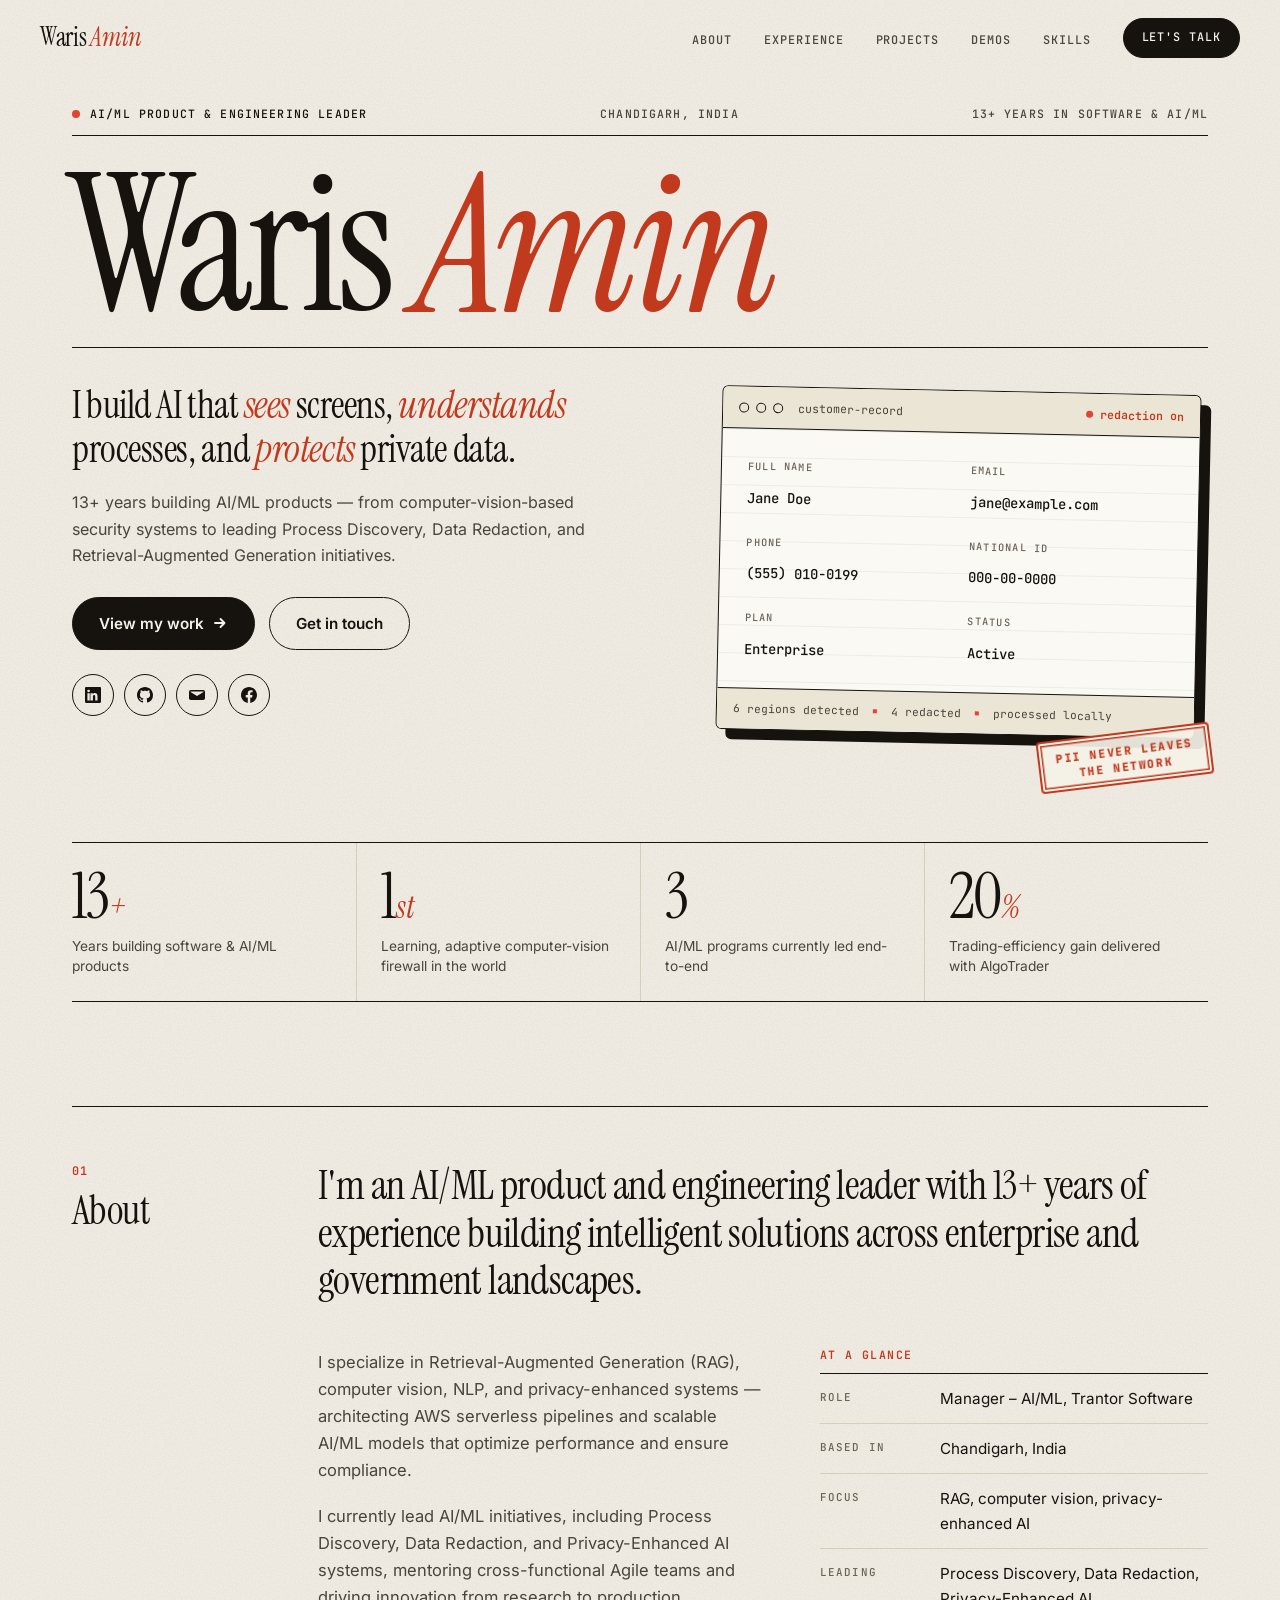
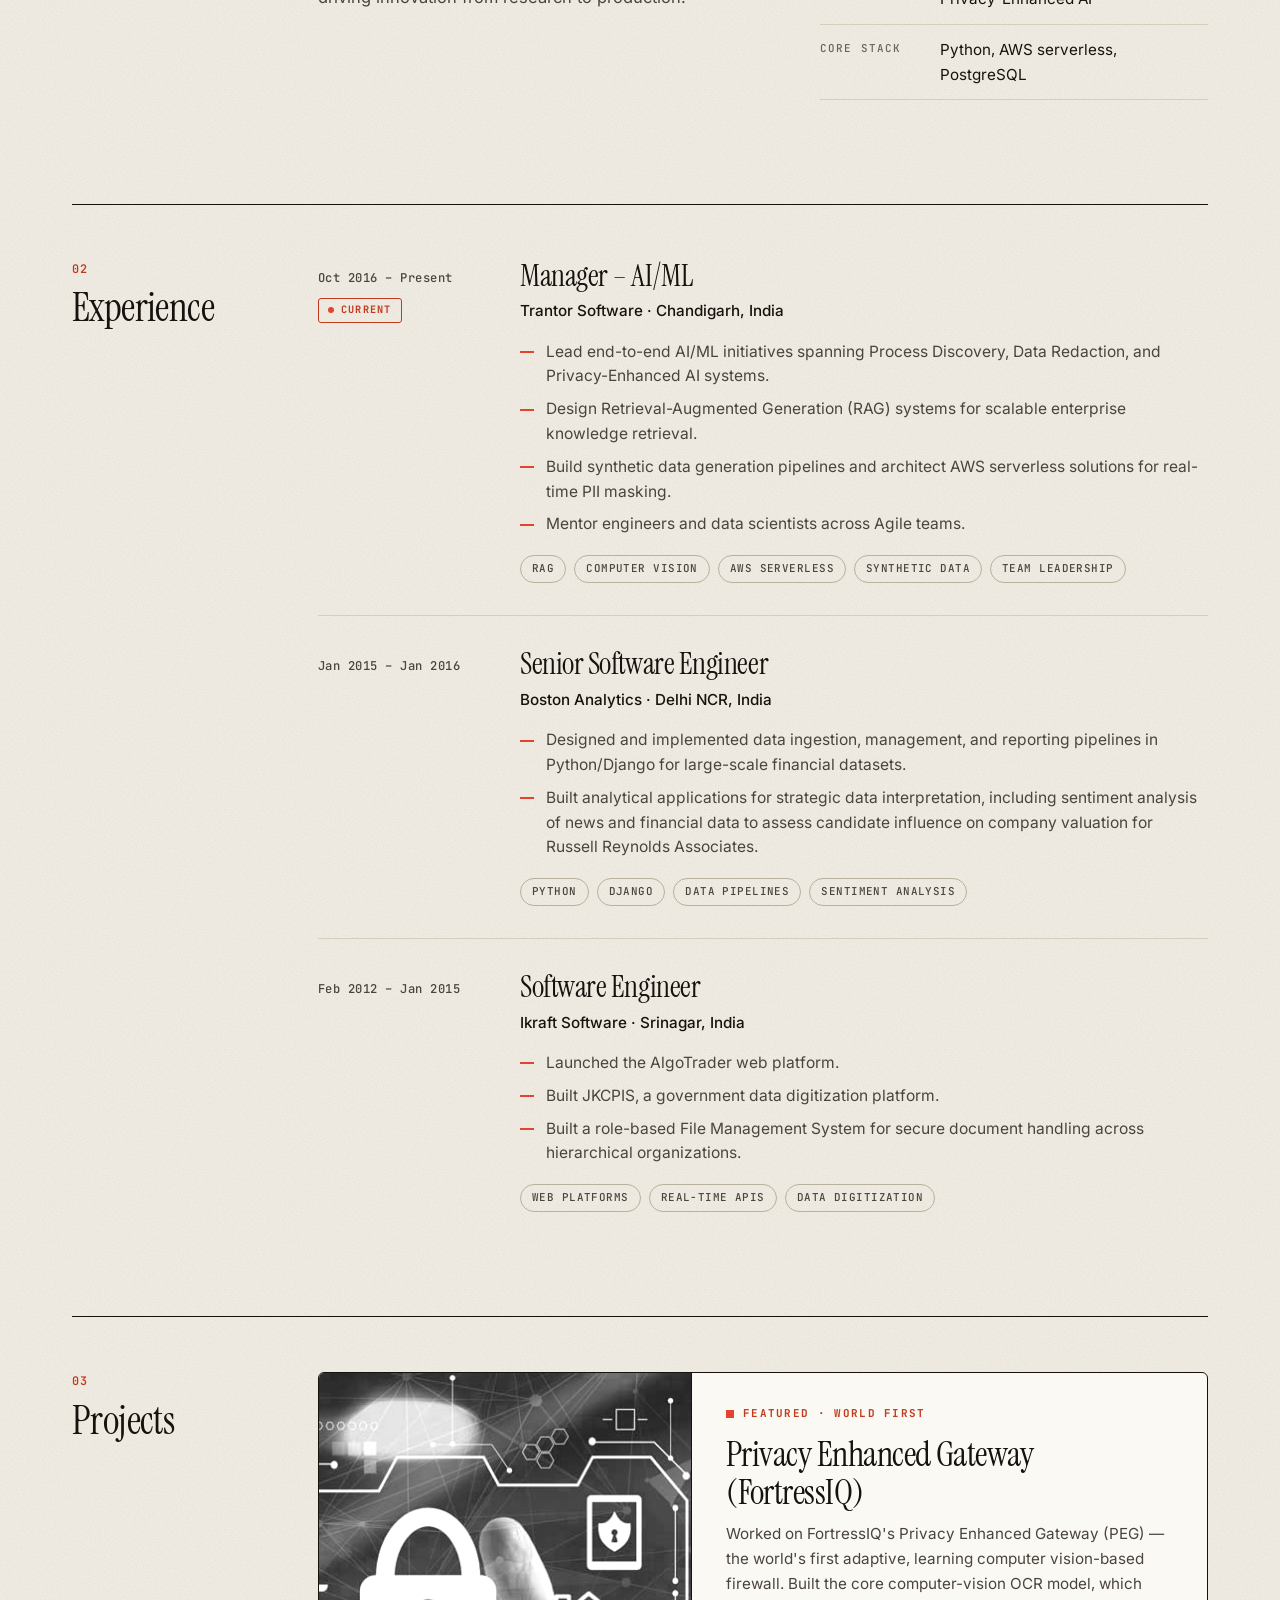
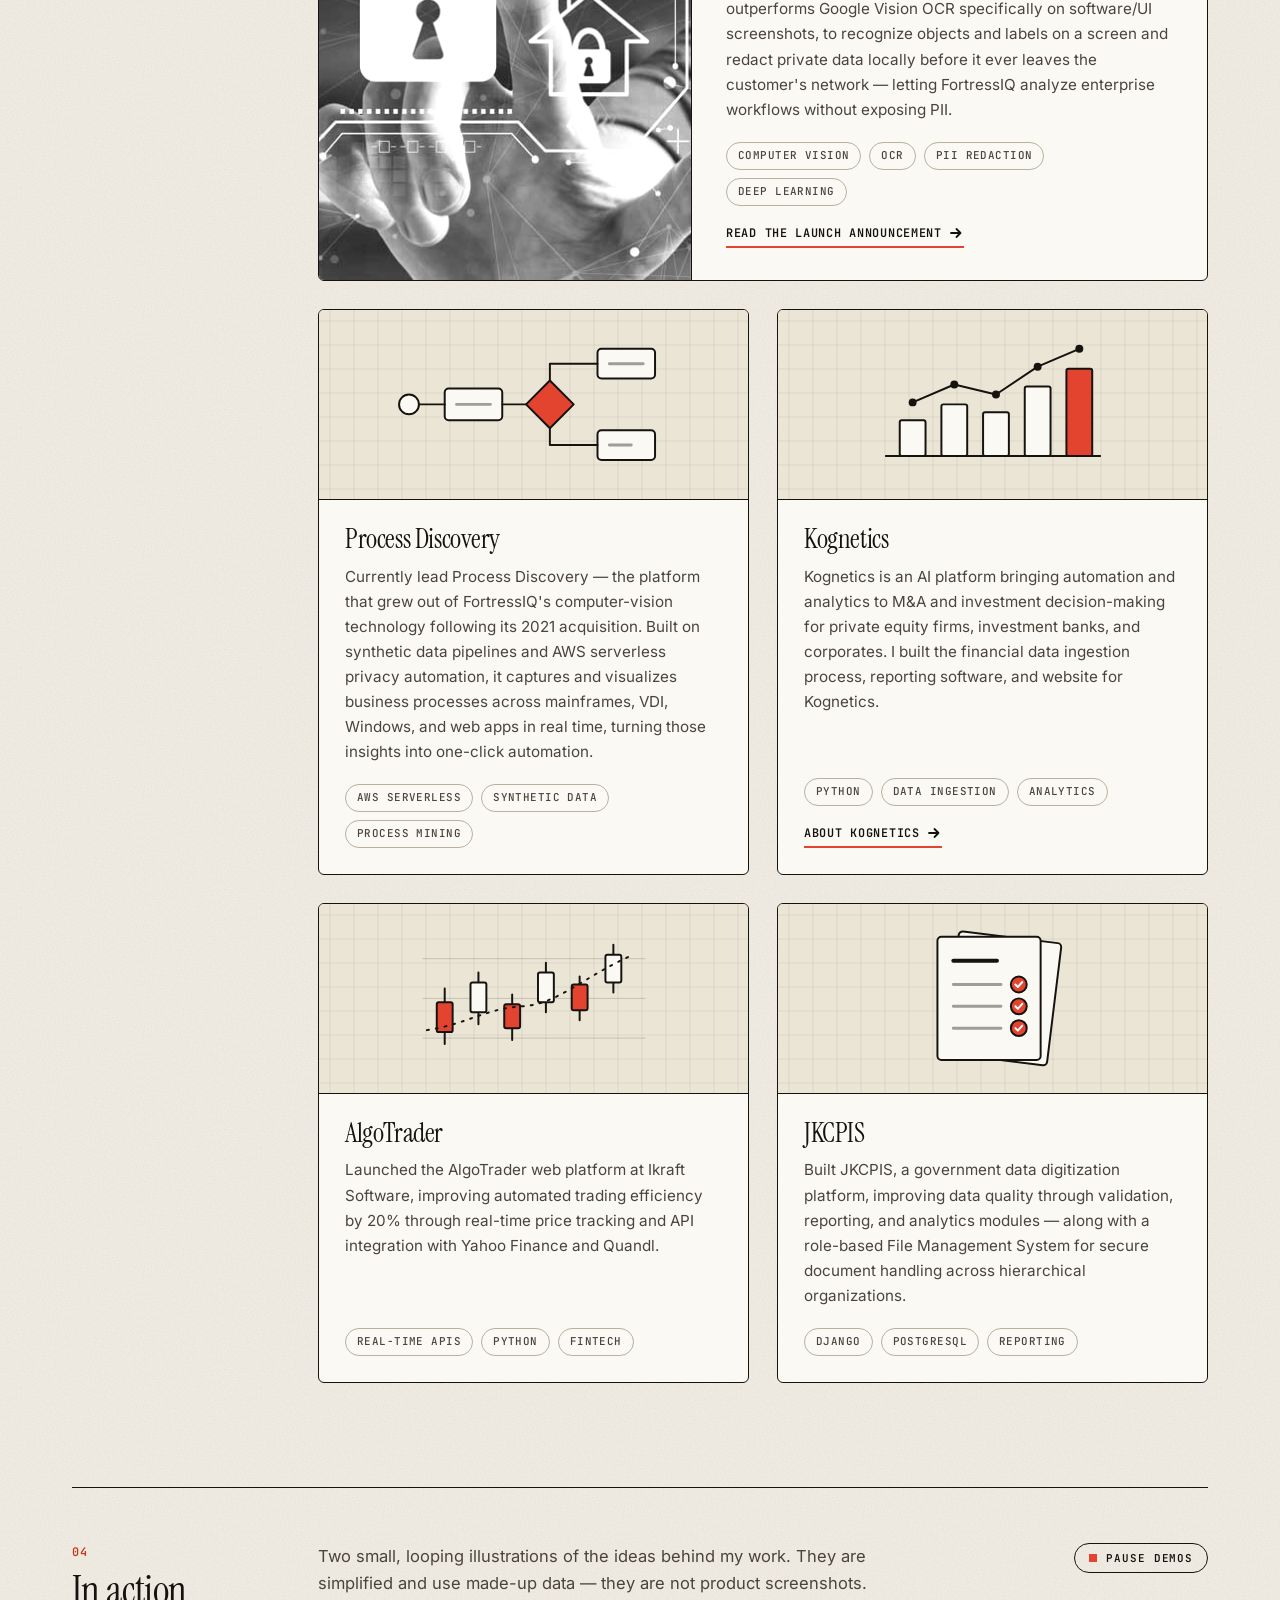
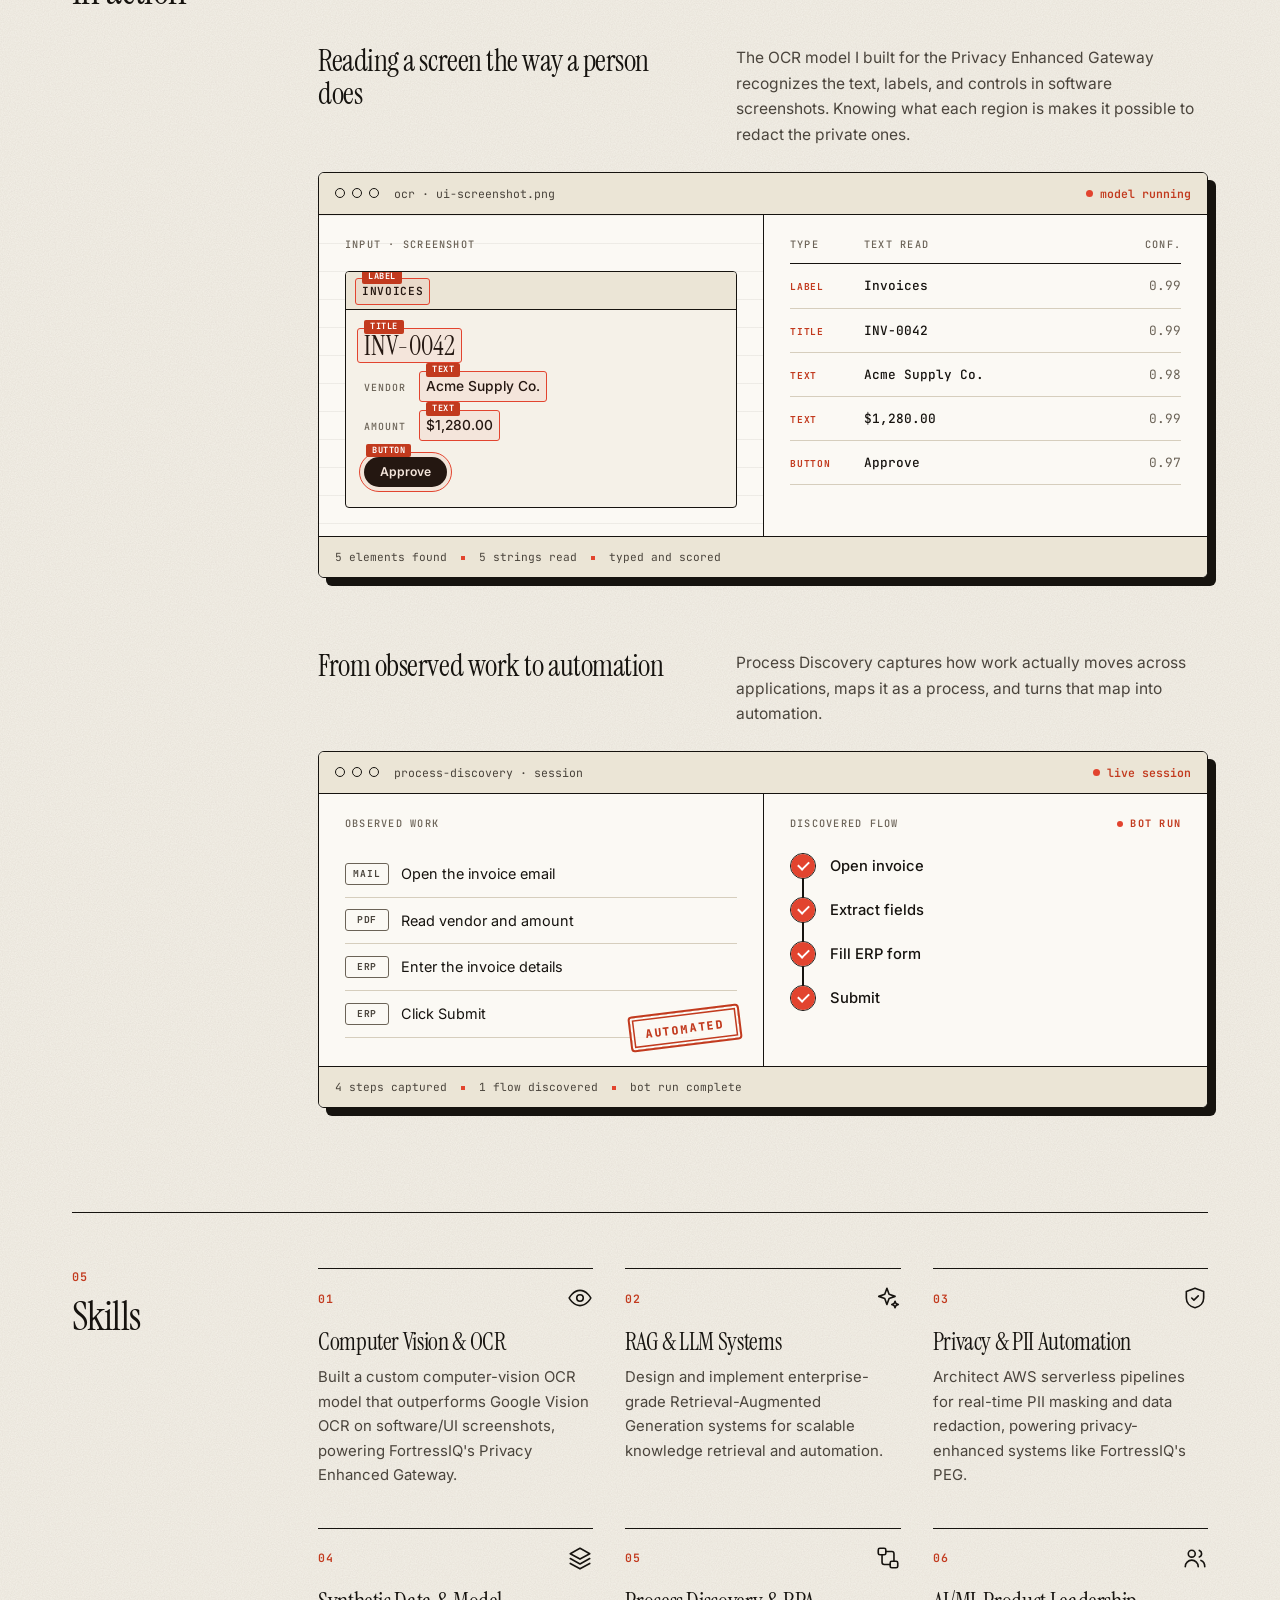
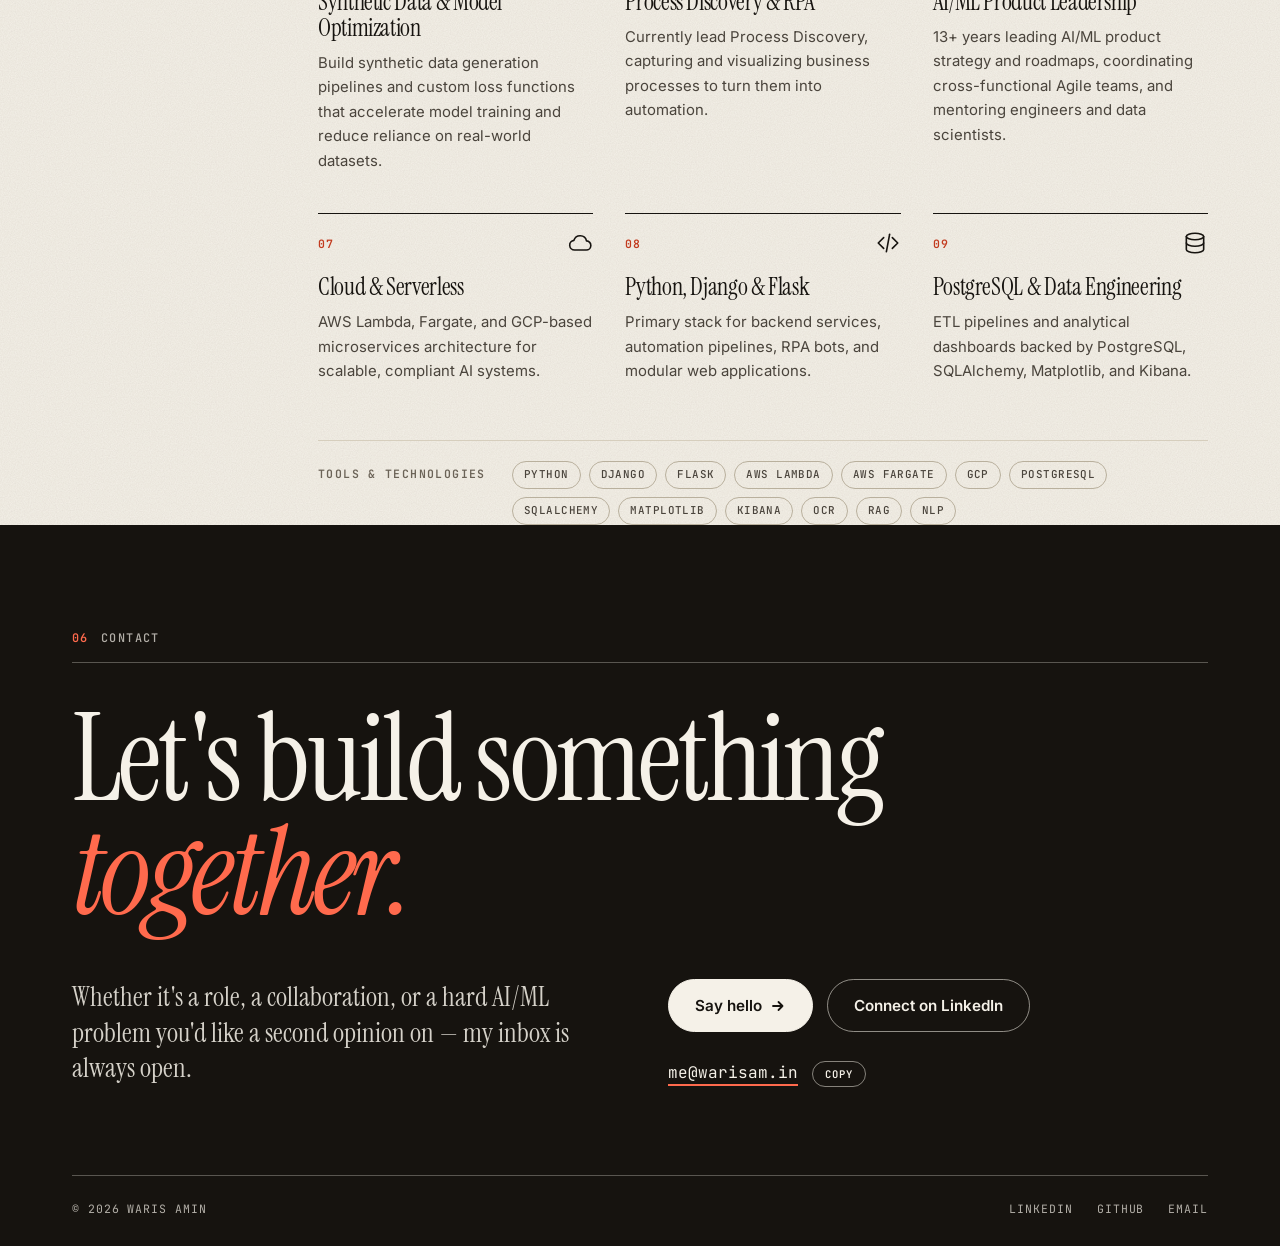
==== commit f23a0bfa: "Add an "In action" section with OCR and automation demos Two small looping illustrations in the pape" ====
--- a/index.html
+++ b/index.html
@@ -66,6 +66,7 @@
     <li><a href="#about">About</a></li>
     <li><a href="#experience">Experience</a></li>
     <li><a href="#projects">Projects</a></li>
+    <li><a href="#demos">Demos</a></li>
     <li><a href="#skills">Skills</a></li>
     <li><a href="#contact" class="nav-cta">Let's talk</a></li>
   </ul>
@@ -419,10 +420,102 @@
     </div>
   </section>
 
+  <section id="demos" class="sec">
+    <div class="container sec-inner">
+      <header class="sec-head">
+        <span class="sec-num">04</span>
+        <h2>In action</h2>
+      </header>
+      <div class="sec-body">
+        <div class="demos-intro reveal">
+          <p>Two small, looping illustrations of the ideas behind my work. They are simplified and use made-up data — they are not product screenshots.</p>
+          <button type="button" class="demo-toggle" id="demo-toggle" aria-pressed="false">Pause demos</button>
+        </div>
+
+        <figure class="demo reveal" data-loop="9000">
+          <figcaption>
+            <h3>Reading a screen the way a person does</h3>
+            <p>The OCR model I built for the Privacy Enhanced Gateway recognizes the text, labels, and controls in software screenshots. Knowing what each region is makes it possible to redact the private ones.</p>
+          </figcaption>
+          <div class="demo-frame" role="img" aria-label="Illustration: an OCR model sweeps over a screenshot of an invoice screen, draws a box around each element, and lists each one with its type, text, and confidence.">
+            <div class="screen-bar" aria-hidden="true">
+              <i></i><i></i><i></i>
+              <span class="screen-title">ocr &middot; ui-screenshot.png</span>
+              <span class="screen-status"><b></b>model running</span>
+            </div>
+            <div class="demo-body" aria-hidden="true">
+              <div class="pane pane-ruled">
+                <div class="col-head"><span>Input &middot; screenshot</span></div>
+                <div class="shot">
+                  <div class="shot-top"><span class="t">Invoices<span class="dbox" data-at="500"><b>LABEL</b></span></span></div>
+                  <div class="shot-main">
+                    <div class="shot-h"><span class="t">INV-0042<span class="dbox" data-at="950"><b>TITLE</b></span></span></div>
+                    <div class="shot-row"><span class="shot-k">Vendor</span><span class="t">Acme Supply Co.<span class="dbox" data-at="1400"><b>TEXT</b></span></span></div>
+                    <div class="shot-row"><span class="shot-k">Amount</span><span class="t">$1,280.00<span class="dbox" data-at="1850"><b>TEXT</b></span></span></div>
+                    <div class="shot-actions"><span class="t shot-btn">Approve<span class="dbox" data-at="2300"><b>BUTTON</b></span></span></div>
+                  </div>
+                  <div class="sweep" data-at="150"></div>
+                </div>
+              </div>
+              <div class="pane">
+                <div class="col-head out-head"><span>Type</span><span>Text read</span><span>Conf.</span></div>
+                <div class="out-row" data-at="800"><span class="ty">Label</span><span class="tx">Invoices</span><span class="cf">0.99</span></div>
+                <div class="out-row" data-at="1250"><span class="ty">Title</span><span class="tx">INV-0042</span><span class="cf">0.99</span></div>
+                <div class="out-row" data-at="1700"><span class="ty">Text</span><span class="tx">Acme Supply Co.</span><span class="cf">0.98</span></div>
+                <div class="out-row" data-at="2150"><span class="ty">Text</span><span class="tx">$1,280.00</span><span class="cf">0.99</span></div>
+                <div class="out-row" data-at="2600"><span class="ty">Button</span><span class="tx">Approve</span><span class="cf">0.97</span></div>
+              </div>
+            </div>
+            <div class="screen-foot" aria-hidden="true">
+              <span>5 elements found</span><span data-at="3200">5 strings read</span><span data-at="3200">typed and scored</span>
+            </div>
+          </div>
+        </figure>
+
+        <figure class="demo reveal" data-loop="10500">
+          <figcaption>
+            <h3>From observed work to automation</h3>
+            <p>Process Discovery captures how work actually moves across applications, maps it as a process, and turns that map into automation.</p>
+          </figcaption>
+          <div class="demo-frame" role="img" aria-label="Illustration: four manual steps across mail, PDF, and ERP applications are captured one by one, mapped into a four-step flow, and then run automatically by a bot.">
+            <div class="screen-bar" aria-hidden="true">
+              <i></i><i></i><i></i>
+              <span class="screen-title">process-discovery &middot; session</span>
+              <span class="screen-status"><b></b>live session</span>
+            </div>
+            <div class="demo-body" aria-hidden="true">
+              <div class="pane pane-log">
+                <div class="col-head"><span>Observed work</span></div>
+                <div class="log-row" data-at="300"><span class="app">Mail</span>Open the invoice email</div>
+                <div class="log-row" data-at="1100"><span class="app">PDF</span>Read vendor and amount</div>
+                <div class="log-row" data-at="1900"><span class="app">ERP</span>Enter the invoice details</div>
+                <div class="log-row" data-at="2700"><span class="app">ERP</span>Click Submit</div>
+                <div class="rubber" data-at="8000">Automated</div>
+              </div>
+              <div class="pane">
+                <div class="col-head"><span>Discovered flow</span><span class="run-badge" data-at="4700">Bot run</span></div>
+                <div class="flow">
+                  <span class="flow-line" data-at="3800"></span>
+                  <div class="flow-step" data-at="700"><span class="node"><i data-at="5100"></i></span>Open invoice</div>
+                  <div class="flow-step" data-at="1500"><span class="node"><i data-at="5800"></i></span>Extract fields</div>
+                  <div class="flow-step" data-at="2300"><span class="node"><i data-at="6500"></i></span>Fill ERP form</div>
+                  <div class="flow-step" data-at="3100"><span class="node"><i data-at="7200"></i></span>Submit</div>
+                </div>
+              </div>
+            </div>
+            <div class="screen-foot" aria-hidden="true">
+              <span>4 steps captured</span><span data-at="3800">1 flow discovered</span><span data-at="8000">bot run complete</span>
+            </div>
+          </div>
+        </figure>
+      </div>
+    </div>
+  </section>
+
   <section id="skills" class="sec">
     <div class="container sec-inner">
       <header class="sec-head">
-        <span class="sec-num">04</span>
+        <span class="sec-num">05</span>
         <h2>Skills</h2>
       </header>
       <div class="sec-body">
@@ -487,7 +580,7 @@
 
   <section id="contact" class="contact">
     <div class="container">
-      <div class="contact-eyebrow reveal"><span class="sec-num">05</span> Contact</div>
+      <div class="contact-eyebrow reveal"><span class="sec-num">06</span> Contact</div>
       <h2 class="reveal">Let's build something <em>together.</em></h2>
       <div class="contact-grid reveal">
         <p>Whether it's a role, a collaboration, or a hard AI/ML problem you'd like a second opinion on — my inbox is always open.</p>
@@ -604,6 +697,73 @@
       done(false);
     }
   });
+
+  // Demos: a small timeline per demo. Without JS (or with reduced motion)
+  // each demo simply shows its finished state.
+  var demoEls = Array.prototype.slice.call(document.querySelectorAll('.demo'));
+  var demoToggle = document.getElementById('demo-toggle');
+  var reduceMotion = window.matchMedia && window.matchMedia('(prefers-reduced-motion: reduce)').matches;
+
+  if (demoEls.length && !reduceMotion && 'IntersectionObserver' in window) {
+    var demosPaused = false;
+    var demos = demoEls.map(function (el) {
+      var steps = Array.prototype.slice.call(el.querySelectorAll('[data-at]'));
+      var loop = parseInt(el.getAttribute('data-loop'), 10) || 9000;
+      var timers = [];
+      var demo = { el: el, frame: el.querySelector('.demo-frame') || el, inView: false, playing: false };
+
+      function clear() {
+        timers.forEach(clearTimeout);
+        timers = [];
+      }
+
+      function run() {
+        clear();
+        steps.forEach(function (s) { s.classList.remove('on'); });
+        steps.forEach(function (s) {
+          timers.push(setTimeout(function () { s.classList.add('on'); }, 400 + parseInt(s.getAttribute('data-at'), 10)));
+        });
+        timers.push(setTimeout(run, loop + 400));
+      }
+
+      demo.play = function () {
+        if (demo.playing) { return; }
+        demo.playing = true;
+        el.classList.add('anim');
+        run();
+      };
+
+      // Stopping leaves the finished state on screen.
+      demo.stop = function () {
+        demo.playing = false;
+        clear();
+        steps.forEach(function (s) { s.classList.add('on'); });
+      };
+
+      return demo;
+    });
+
+    var demoObserver = new IntersectionObserver(function (entries) {
+      entries.forEach(function (entry) {
+        demos.forEach(function (demo) {
+          if (demo.frame !== entry.target) { return; }
+          demo.inView = entry.isIntersecting;
+          if (demo.inView && !demosPaused) { demo.play(); } else { demo.stop(); }
+        });
+      });
+    }, { threshold: 0.5 });
+    demos.forEach(function (demo) { demoObserver.observe(demo.frame); });
+
+    demoToggle.classList.add('ready');
+    demoToggle.addEventListener('click', function () {
+      demosPaused = !demosPaused;
+      demoToggle.setAttribute('aria-pressed', demosPaused ? 'true' : 'false');
+      demoToggle.textContent = demosPaused ? 'Play demos' : 'Pause demos';
+      demos.forEach(function (demo) {
+        if (demosPaused || !demo.inView) { demo.stop(); } else { demo.play(); }
+      });
+    });
+  }
 
   var reveals = document.querySelectorAll('.reveal');
   if ('IntersectionObserver' in window) {
--- a/css/index.css
+++ b/css/index.css
@@ -523,8 +523,16 @@
   border: 1.5px solid var(--ink);
 }
 
+.screen-bar i {
+  flex-shrink: 0;
+}
+
 .screen-title {
   margin-left: 8px;
+  min-width: 0;
+  overflow: hidden;
+  text-overflow: ellipsis;
+  white-space: nowrap;
 }
 
 .screen-status {
@@ -532,6 +540,8 @@
   display: inline-flex;
   align-items: center;
   gap: 7px;
+  flex-shrink: 0;
+  white-space: nowrap;
   color: var(--accent-ink);
   font-weight: 600;
 }
@@ -1173,6 +1183,538 @@
 
 .project-card .project-link:hover .arrow {
   transform: translateX(4px);
+}
+
+/* Demos */
+.demos-intro {
+  display: flex;
+  justify-content: space-between;
+  align-items: flex-start;
+  gap: 24px;
+  margin-bottom: 48px;
+}
+
+.demos-intro p {
+  margin: 0;
+  color: var(--ink-2);
+  font-size: 1.03rem;
+  max-width: 36em;
+}
+
+.demo-toggle {
+  display: none;
+  align-items: center;
+  gap: 9px;
+  flex-shrink: 0;
+  padding: 7px 14px;
+  border: 1.5px solid var(--ink);
+  border-radius: 999px;
+  background: transparent;
+  color: var(--ink);
+  font-family: var(--mono);
+  font-size: 0.68rem;
+  font-weight: 600;
+  letter-spacing: 0.08em;
+  text-transform: uppercase;
+  white-space: nowrap;
+  cursor: pointer;
+  transition: background 0.2s, color 0.2s;
+}
+
+.demo-toggle.ready {
+  display: inline-flex;
+}
+
+.demo-toggle::before {
+  content: "";
+  width: 8px;
+  height: 8px;
+  background: var(--accent);
+}
+
+.demo-toggle[aria-pressed="true"]::before {
+  width: 0;
+  height: 0;
+  background: none;
+  border-style: solid;
+  border-width: 5px 0 5px 8px;
+  border-color: transparent transparent transparent var(--accent);
+}
+
+.demo-toggle:hover {
+  background: var(--ink);
+  color: var(--paper);
+}
+
+.demo {
+  margin: 0 0 72px;
+}
+
+.demo:last-child {
+  margin-bottom: 0;
+}
+
+.demo figcaption {
+  display: grid;
+  grid-template-columns: minmax(0, 1fr) minmax(0, 1.25fr);
+  gap: 40px;
+  align-items: start;
+  margin-bottom: 24px;
+}
+
+.demo figcaption h3 {
+  font-size: 1.9rem;
+}
+
+.demo figcaption p {
+  margin: 0;
+  color: var(--ink-2);
+  font-size: 0.97rem;
+}
+
+.demo-frame {
+  background: var(--card);
+  border: 1.5px solid var(--ink);
+  border-radius: var(--radius);
+  box-shadow: 8px 8px 0 var(--ink);
+  overflow: hidden;
+}
+
+.demo-body {
+  display: grid;
+  grid-template-columns: repeat(2, minmax(0, 1fr));
+}
+
+.pane {
+  position: relative;
+  min-width: 0;
+  padding: 22px 26px 28px;
+}
+
+.pane + .pane {
+  border-left: 1.5px solid var(--ink);
+}
+
+.pane-ruled {
+  background-image: linear-gradient(rgba(22, 19, 15, 0.06) 1px, transparent 1px);
+  background-size: 100% 28px;
+}
+
+.col-head {
+  display: flex;
+  justify-content: space-between;
+  gap: 12px;
+  margin-bottom: 18px;
+  font-family: var(--mono);
+  font-size: 0.64rem;
+  font-weight: 500;
+  letter-spacing: 0.12em;
+  text-transform: uppercase;
+  color: var(--ink-3);
+}
+
+/* Shared: a detection box drawn around a piece of text */
+.t {
+  position: relative;
+  display: inline-block;
+}
+
+.dbox {
+  position: absolute;
+  inset: -4px -7px;
+  border: 1.5px solid var(--accent);
+  border-radius: 3px;
+  background: rgba(226, 68, 47, 0.07);
+  pointer-events: none;
+}
+
+.dbox b {
+  position: absolute;
+  top: -9px;
+  left: 6px;
+  padding: 0 6px;
+  border-radius: 2px;
+  background: var(--accent-ink);
+  color: #fff;
+  font-family: var(--mono);
+  font-size: 0.54rem;
+  font-weight: 700;
+  line-height: 1.6;
+  letter-spacing: 0.06em;
+}
+
+/* OCR demo: the mock screenshot */
+.shot {
+  position: relative;
+  border: 1.5px solid var(--ink);
+  border-radius: 4px;
+  background: var(--paper);
+  overflow: hidden;
+}
+
+.shot-top {
+  padding: 10px 16px 8px;
+  border-bottom: 1.5px solid var(--ink);
+  background: var(--paper-2);
+  font-family: var(--mono);
+  font-size: 0.7rem;
+  font-weight: 600;
+  letter-spacing: 0.06em;
+  text-transform: uppercase;
+}
+
+.shot-main {
+  display: flex;
+  flex-direction: column;
+  align-items: flex-start;
+  gap: 16px;
+  padding: 22px 18px 20px;
+}
+
+.shot-h {
+  font-family: var(--serif);
+  font-size: 1.7rem;
+  line-height: 1;
+}
+
+.shot-row {
+  display: grid;
+  grid-template-columns: 62px auto;
+  align-items: baseline;
+  font-size: 0.86rem;
+  font-weight: 500;
+}
+
+.shot-k {
+  font-family: var(--mono);
+  font-size: 0.62rem;
+  font-weight: 500;
+  letter-spacing: 0.1em;
+  text-transform: uppercase;
+  color: var(--ink-3);
+}
+
+.shot-actions {
+  margin-top: 4px;
+}
+
+.shot-btn {
+  padding: 5px 16px;
+  border-radius: 999px;
+  background: var(--ink);
+  color: var(--paper);
+  font-size: 0.76rem;
+  font-weight: 600;
+}
+
+.shot-btn .dbox {
+  inset: -5px;
+  border-radius: 999px;
+}
+
+.sweep {
+  position: absolute;
+  left: 0;
+  right: 0;
+  top: -30%;
+  height: 30%;
+  background: linear-gradient(180deg, rgba(226, 68, 47, 0), rgba(226, 68, 47, 0.16));
+  border-bottom: 1.5px solid var(--accent);
+  opacity: 0;
+  pointer-events: none;
+}
+
+.demo.anim .sweep.on {
+  animation: sweep 2.5s linear both;
+}
+
+@keyframes sweep {
+  from { top: -30%; opacity: 1; }
+  to { top: 100%; opacity: 1; }
+}
+
+/* OCR demo: what the model read */
+.out-head,
+.out-row {
+  display: grid;
+  grid-template-columns: 62px minmax(0, 1fr) 42px;
+  gap: 12px;
+  align-items: baseline;
+}
+
+.out-head {
+  margin-bottom: 0;
+  padding-bottom: 10px;
+  border-bottom: 1px solid var(--ink);
+}
+
+.out-head span:last-child,
+.out-row .cf {
+  text-align: right;
+}
+
+.out-row {
+  padding: 11px 0;
+  border-bottom: 1px solid var(--rule);
+  font-family: var(--mono);
+  font-size: 0.8rem;
+}
+
+.out-row .ty {
+  font-size: 0.6rem;
+  font-weight: 700;
+  letter-spacing: 0.08em;
+  text-transform: uppercase;
+  color: var(--accent-ink);
+}
+
+.out-row .tx {
+  font-weight: 500;
+  white-space: nowrap;
+  overflow: hidden;
+  text-overflow: ellipsis;
+}
+
+.out-row .cf {
+  color: var(--ink-3);
+}
+
+/* Automation demo */
+.log-row {
+  display: flex;
+  align-items: center;
+  gap: 12px;
+  padding: 11px 0;
+  border-bottom: 1px solid var(--rule);
+  font-size: 0.9rem;
+}
+
+.app {
+  flex-shrink: 0;
+  min-width: 44px;
+  padding: 2px 7px;
+  border: 1px solid var(--ink-3);
+  border-radius: 3px;
+  font-family: var(--mono);
+  font-size: 0.6rem;
+  font-weight: 700;
+  letter-spacing: 0.08em;
+  text-align: center;
+  text-transform: uppercase;
+  color: var(--ink-2);
+}
+
+.rubber {
+  position: absolute;
+  right: 22px;
+  bottom: 20px;
+  padding: 7px 14px 6px;
+  border: 2.5px solid var(--accent-ink);
+  border-radius: 4px;
+  box-shadow: inset 0 0 0 2px var(--card), inset 0 0 0 3.5px var(--accent-ink);
+  background: rgba(251, 249, 244, 0.9);
+  color: var(--accent-ink);
+  font-family: var(--mono);
+  font-size: 0.72rem;
+  font-weight: 800;
+  letter-spacing: 0.16em;
+  text-transform: uppercase;
+  transform: rotate(-7deg);
+}
+
+.run-badge {
+  display: inline-flex;
+  align-items: center;
+  gap: 7px;
+  font-weight: 700;
+  color: var(--accent-ink);
+}
+
+.run-badge::before {
+  content: "";
+  width: 6px;
+  height: 6px;
+  border-radius: 50%;
+  background: var(--accent);
+}
+
+.flow {
+  position: relative;
+  display: flex;
+  flex-direction: column;
+  gap: 18px;
+  padding-top: 2px;
+}
+
+.flow-line {
+  position: absolute;
+  left: 12px;
+  top: 14px;
+  bottom: 14px;
+  width: 1.5px;
+  background: var(--ink);
+  transform-origin: 50% 0;
+}
+
+.flow-step {
+  display: flex;
+  align-items: center;
+  gap: 14px;
+  font-size: 0.92rem;
+  font-weight: 500;
+}
+
+.node {
+  position: relative;
+  z-index: 1;
+  width: 26px;
+  height: 26px;
+  flex-shrink: 0;
+  border: 1.5px solid var(--ink);
+  border-radius: 50%;
+  background: var(--card);
+  overflow: hidden;
+}
+
+.node i {
+  display: flex;
+  align-items: center;
+  justify-content: center;
+  width: 100%;
+  height: 100%;
+  border-radius: 50%;
+  background: var(--accent);
+}
+
+.node i::after {
+  content: "";
+  width: 5px;
+  height: 9px;
+  margin-top: -2px;
+  border: solid #fff;
+  border-width: 0 2px 2px 0;
+  transform: rotate(45deg);
+}
+
+/* Timeline states. Only applied once the script takes over (.anim);
+   otherwise every step is simply visible. */
+.demo.anim .dbox {
+  opacity: 0;
+  transform: scale(1.12);
+  transition: opacity 0.25s ease, transform 0.25s ease;
+}
+
+.demo.anim .dbox.on {
+  opacity: 1;
+  transform: none;
+}
+
+.demo.anim .out-row,
+.demo.anim .log-row,
+.demo.anim .flow-step {
+  opacity: 0;
+  transform: translateY(6px);
+  transition: opacity 0.3s ease, transform 0.3s ease;
+}
+
+.demo.anim .out-row.on,
+.demo.anim .log-row.on,
+.demo.anim .flow-step.on {
+  opacity: 1;
+  transform: none;
+}
+
+.demo.anim .out-row .tx {
+  clip-path: inset(0 100% 0 0);
+  transition: clip-path 0.55s steps(12);
+}
+
+.demo.anim .out-row.on .tx {
+  clip-path: inset(0 0 0 0);
+}
+
+.demo.anim .flow-line {
+  transform: scaleY(0);
+  transition: transform 0.7s cubic-bezier(0.65, 0, 0.35, 1);
+}
+
+.demo.anim .flow-line.on {
+  transform: scaleY(1);
+}
+
+.demo.anim .node i {
+  transform: scale(0);
+  transition: transform 0.35s cubic-bezier(0.34, 1.56, 0.64, 1);
+}
+
+.demo.anim .node i.on {
+  transform: scale(1);
+}
+
+.demo.anim .run-badge,
+.demo.anim .screen-foot [data-at] {
+  opacity: 0;
+  transition: opacity 0.3s ease;
+}
+
+.demo.anim .run-badge.on,
+.demo.anim .screen-foot [data-at].on {
+  opacity: 1;
+}
+
+.demo.anim .rubber {
+  opacity: 0;
+  transform: rotate(-7deg) scale(1.5);
+  transition: opacity 0.2s ease, transform 0.3s cubic-bezier(0.34, 1.56, 0.64, 1);
+}
+
+.demo.anim .rubber.on {
+  opacity: 1;
+  transform: rotate(-7deg) scale(1);
+}
+
+@media (max-width: 900px) {
+  .demo figcaption {
+    grid-template-columns: minmax(0, 1fr);
+    gap: 10px;
+  }
+}
+
+@media (max-width: 767px) {
+  .demos-intro {
+    flex-direction: column;
+    gap: 18px;
+    margin-bottom: 40px;
+  }
+
+  .demo {
+    margin-bottom: 56px;
+  }
+
+  .demo figcaption h3 {
+    font-size: 1.7rem;
+  }
+
+  .demo-frame {
+    box-shadow: 6px 6px 0 var(--ink);
+  }
+
+  .demo-body {
+    grid-template-columns: minmax(0, 1fr);
+  }
+
+  .pane {
+    padding: 20px 18px 24px;
+  }
+
+  .pane + .pane {
+    border-left: 0;
+    border-top: 1.5px solid var(--ink);
+  }
+
+  .pane-log {
+    padding-bottom: 64px;
+  }
 }
 
 /* Skills */
@@ -1533,6 +2075,10 @@
 }
 
 @media (max-width: 900px) {
+  nav ul {
+    gap: 22px;
+  }
+
   .hero-grid {
     grid-template-columns: minmax(0, 1fr);
     gap: 44px;
@@ -1863,6 +2409,7 @@
   }
 
   nav,
+  #demos,
   .scroll-progress,
   .hero-visual,
   .hero-actions,
